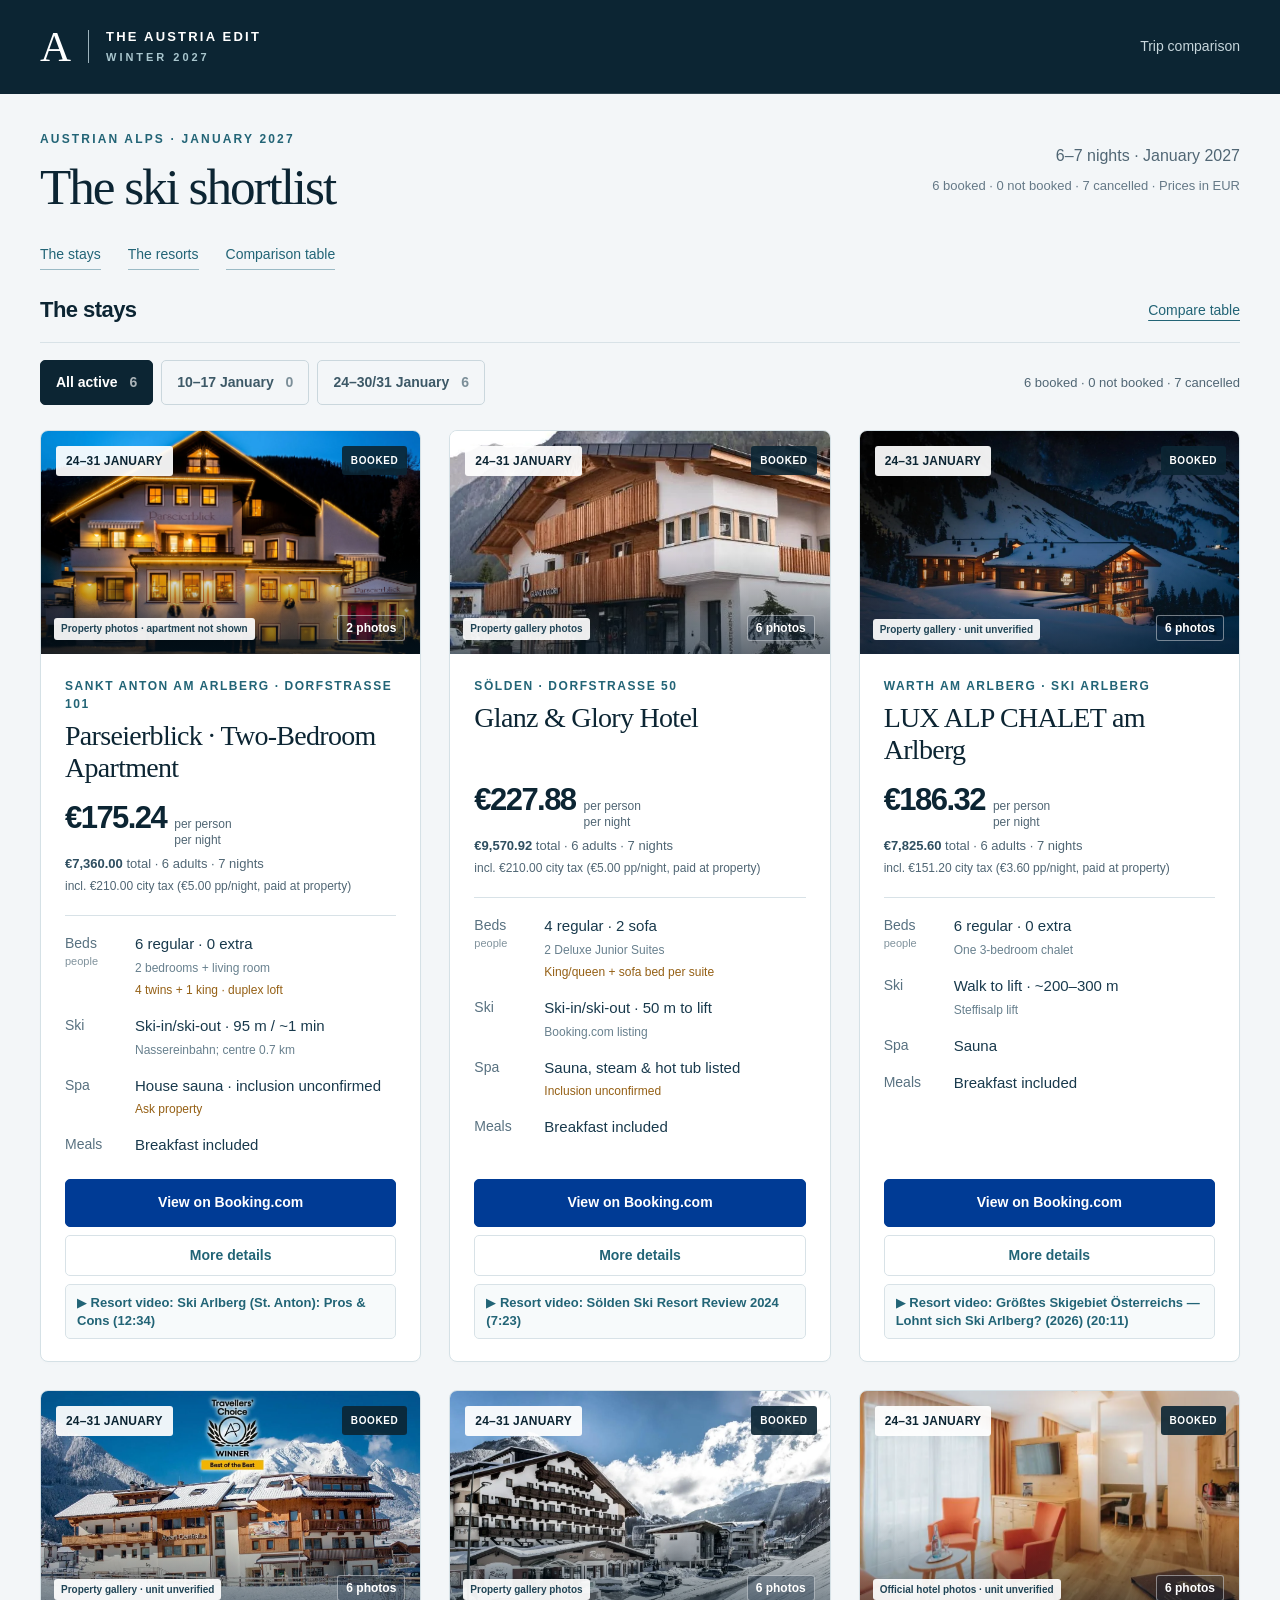
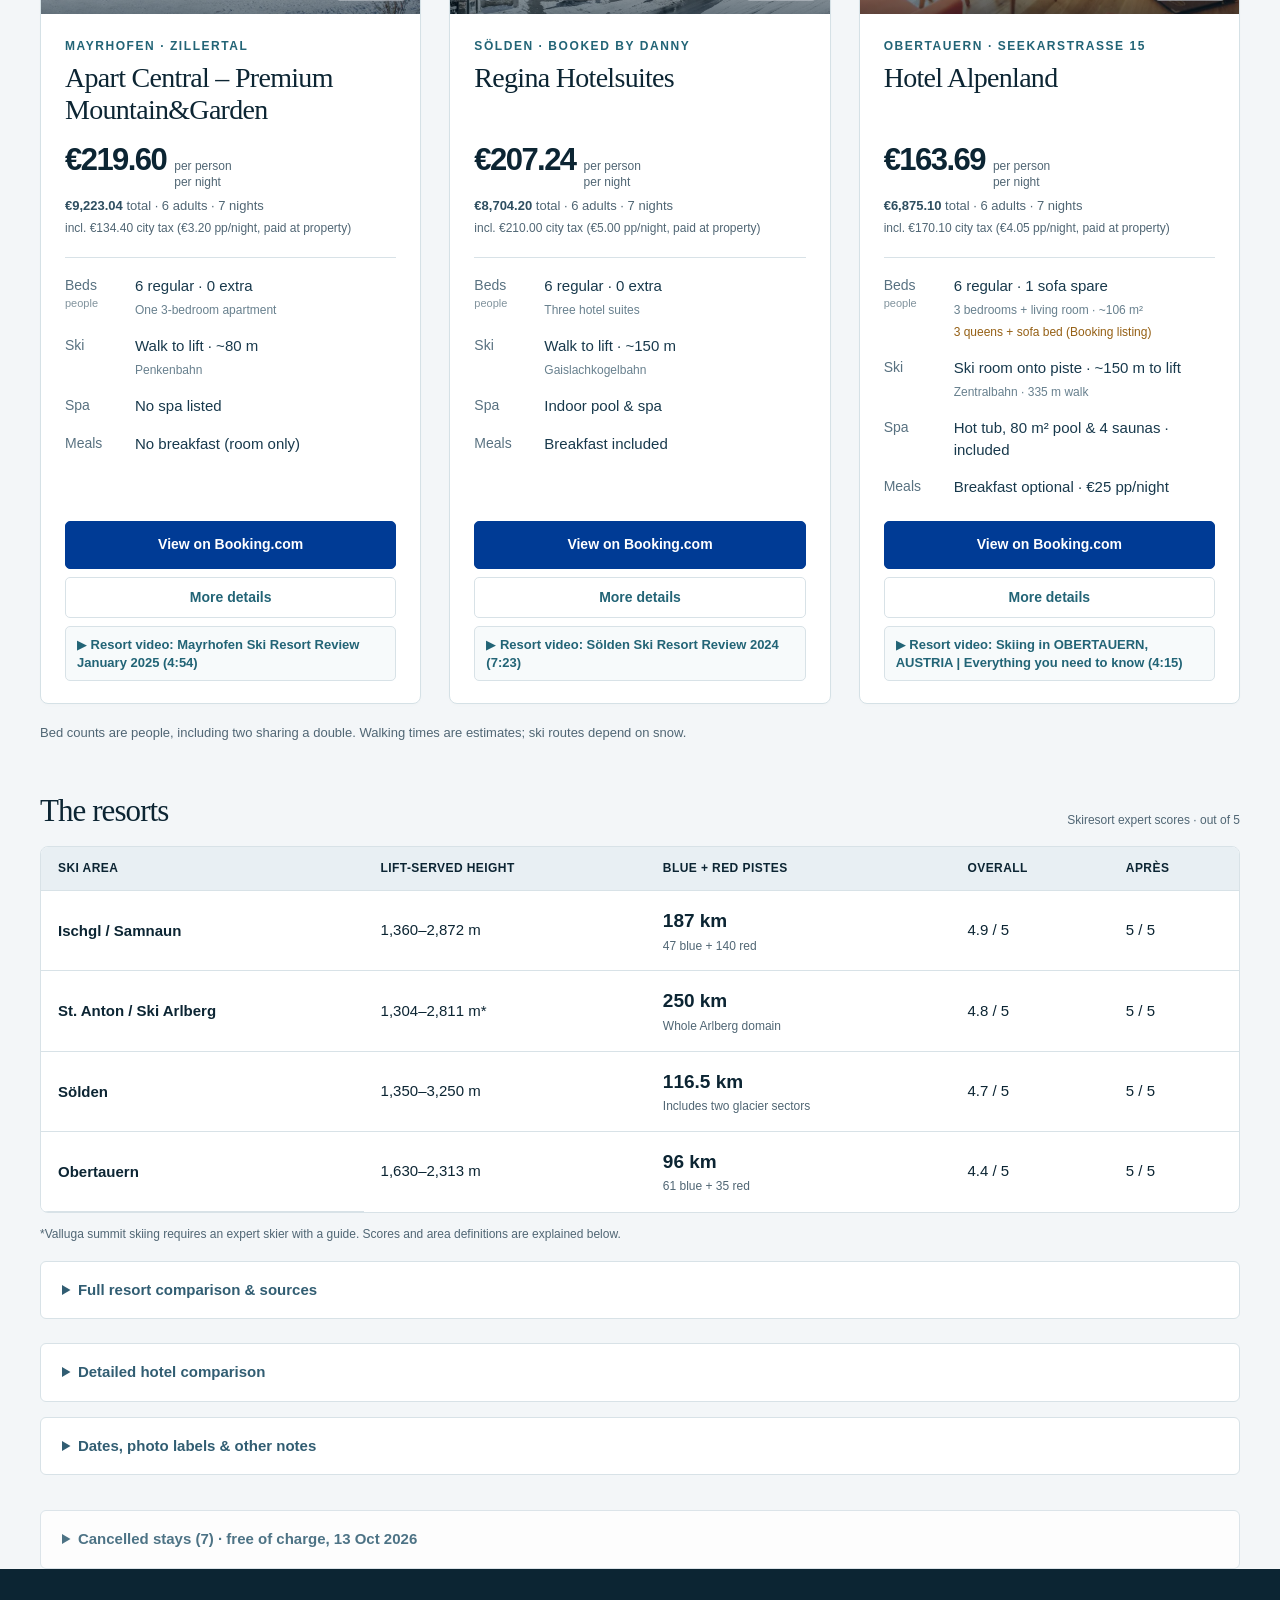
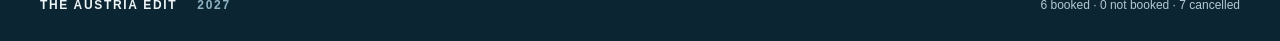
==== booked/index.html @ cc00847d "Add rebooked Hotel Alpenland Obertauern (24–31 Jan) to booked stays" ====
<!doctype html>
<html lang="en">
<head>
  <meta charset="utf-8"><meta name="viewport" content="width=device-width,initial-scale=1">
  <title>Austria · Winter 2027</title>
  <meta name="description" content="Six booked stays and seven cancelled stays; four resorts compared: rooms, real costs, altitude, pistes, spas and après-ski.">
  <meta name="robots" content="noindex, nofollow">
  <meta name="theme-color" content="#0c2533"><link rel="icon" type="image/svg+xml" href="favicon.svg">
  <link rel="stylesheet" href="style.css">
</head>
<body>
<a class="skip" href="#stays">Skip to stays</a>
<header class="masthead"><div class="wrap masthead-inner"><a href="#" class="wordmark" aria-label="Austria winter 2027 home">A<span class="wordmark-line"></span><span>THE AUSTRIA EDIT<br><small>WINTER 2027</small></span></a><span class="private-label">Trip comparison</span></div></header>
<main>
<section class="intro wrap"><div><div class="eyebrow">AUSTRIAN ALPS · JANUARY 2027</div><h1>The ski shortlist</h1></div><div class="intro-aside"><p>6–7 nights · January 2027</p><div class="snapshot">6 booked · 0 not booked · 7 cancelled · Prices in EUR</div></div></section>
<nav class="jump-nav wrap" aria-label="Comparison sections"><a href="#stays">The stays</a><a href="#resorts">The resorts</a><a href="#compare">Comparison table</a></nav>
<section class="workspace wrap" id="stays" aria-labelledby="stays-heading">
<div class="section-head"><h2 id="stays-heading">The stays</h2><a href="#compare" class="text-link">Compare table</a></div>
<div class="filter-row"><div class="filters" role="group" aria-label="Filter by travel dates"><button type="button" class="filter active" data-date="all" aria-pressed="true">All active <span>6</span></button><button type="button" class="filter" data-date="early" aria-pressed="false">10–17 January <span>0</span></button><button type="button" class="filter" data-date="late" aria-pressed="false">24–30/31 January <span>6</span></button></div><p class="result-count" id="result-count" aria-live="polite">6 booked · 0 not booked · 7 cancelled</p></div>
<div class="stays-grid" id="cards"></div><p class="quick-legend">Bed counts are people, including two sharing a double. Walking times are estimates; ski routes depend on snow.</p>
</section>
<section class="resorts wrap" id="resorts" aria-labelledby="resorts-heading"><div class="section-head"><h2 id="resorts-heading">The resorts</h2><span class="compact-note">Skiresort expert scores · out of 5</span></div><div class="table-scroll" tabindex="0" role="region" aria-label="Compact resort comparison, scroll horizontally"><table class="compact-resort-table"><caption class="sr-only">Main differences between the four ski areas</caption><thead><tr><th scope="col">Ski area</th><th scope="col">Lift-served height</th><th scope="col">Blue + red pistes</th><th scope="col">Overall</th><th scope="col">Après</th></tr></thead><tbody><tr><th scope="row">Ischgl / Samnaun</th><td>1,360–2,872 m</td><td><strong>187 km</strong><small>47 blue + 140 red</small></td><td>4.9 / 5</td><td>5 / 5</td></tr><tr><th scope="row">St. Anton / Ski Arlberg</th><td>1,304–2,811 m*</td><td><strong>250 km</strong><small>Whole Arlberg domain</small></td><td>4.8 / 5</td><td>5 / 5</td></tr><tr><th scope="row">Sölden</th><td>1,350–3,250 m</td><td><strong>116.5 km</strong><small>Includes two glacier sectors</small></td><td>4.7 / 5</td><td>5 / 5</td></tr><tr><th scope="row">Obertauern</th><td>1,630–2,313 m</td><td><strong>96 km</strong><small>61 blue + 35 red</small></td><td>4.4 / 5</td><td>5 / 5</td></tr></tbody></table></div><p class="compact-footnote">*Valluga summit skiing requires an expert skier with a guide. Scores and area definitions are explained below.</p><details class="page-disclosure resort-disclosure"><summary>Full resort comparison & sources</summary><p class="mobile-scroll-hint">Scroll sideways to compare all four resorts.</p>
<div class="table-scroll" tabindex="0" role="region" aria-label="Resort comparison, horizontally scrollable"><table class="resort-scorecard"><caption class="sr-only">Four ski destinations compared (6 booked stays remain, all 24–31 Jan) using consistent sources</caption><thead><tr><th scope="col">The mountain</th><th scope="col">Ischgl<small>Silvretta Arena · Ischgl / Samnaun<br>10–16 Jan stay cancelled</small></th><th scope="col">St. Anton<small>Whole Ski Arlberg domain<br>24–31 Jan booked week (10–17 Jan cancelled)</small></th><th scope="col">Sölden<small>Including Rettenbach &amp; Tiefenbach glaciers<br>24–31 Jan booked week (10–17 Jan cancelled)</small></th><th scope="col">Obertauern<small>Connected Obertauern / Tauernrunde<br>24–31 Jan Alpenland booked (other stays cancelled)</small></th></tr></thead><tbody><tr class=""><th scope="row">Village elevation</th><td><strong>1,377 m</strong></td><td><strong>1,304 m</strong></td><td><strong>1,368 m</strong></td><td><strong>1,740 m</strong></td></tr><tr class=""><th scope="row">Lift-served altitude¹</th><td><strong>1,360–2,872 m</strong></td><td><strong>1,304–2,811 m</strong><small>Valluga summit restriction¹</small></td><td><strong>1,350–3,250 m</strong><small>Excludes 3,340 m viewpoint¹</small></td><td><strong>1,630–2,313 m</strong></td></tr><tr class="terrain-row"><th scope="row">Blue + red pistes</th><td><strong>187 km</strong><small>47 blue + 140 red</small><div class="terrain-bar" aria-label="47 km blue, 140 km red, 52 km black"><span class="blue" style="width:19.67%"></span><span class="red" style="width:58.58%"></span><span class="black" style="width:21.76%"></span></div></td><td><strong>250 km</strong><small>130 blue + 120 red</small><div class="terrain-bar" aria-label="130 km blue, 120 km red, 49.7 km black"><span class="blue" style="width:43.38%"></span><span class="red" style="width:40.04%"></span><span class="black" style="width:16.58%"></span></div></td><td><strong>116.5 km</strong><small>76.4 blue + 40.1 red</small><div class="terrain-bar" aria-label="76.4 km blue, 40.1 km red, 29.2 km black"><span class="blue" style="width:52.44%"></span><span class="red" style="width:27.52%"></span><span class="black" style="width:20.04%"></span></div></td><td><strong>96 km</strong><small>61 blue + 35 red</small><div class="terrain-bar" aria-label="61 km blue, 35 km red, 4 km black"><span class="blue" style="width:61.00%"></span><span class="red" style="width:35.00%"></span><span class="black" style="width:4.00%"></span></div></td></tr><tr class=""><th scope="row">Total groomed pistes²</th><td><strong>239 km</strong><small>52 km black</small></td><td><strong>300 km</strong><small>49.7 km black · total rounded</small></td><td><strong>145.7 km</strong><small>29.2 km black</small></td><td><strong>100 km</strong><small>4 km black</small></td></tr><tr class=""><th scope="row">Lifts · Skiresort basis</th><td>45</td><td>85</td><td>31</td><td>26</td></tr><tr class=""><th scope="row">Glacier skiing</th><td>No</td><td>No</td><td>Yes · 2 glacier sectors</td><td>No</td></tr><tr class=""><th scope="row">Overall resort rating³</th><td><a href="https://www.skiresort.com/en/ski-resort/ischgl-samnaun-silvretta-arena/test-report/" target="_blank" rel="noopener"><strong class="rating-number">4.9</strong><span class="rating-scale">/ 5</span></a><small>Test: 28 Nov 2025</small></td><td><a href="https://www.skiresort.com/en/ski-resort/st-anton-st-christoph-stuben-lech-zuers-warth-schroecken-ski-arlberg/test-report/" target="_blank" rel="noopener"><strong class="rating-number">4.8</strong><span class="rating-scale">/ 5</span></a><small>Test: 18 Dec 2021</small></td><td><a href="https://www.skiresort.com/en/ski-resort/soelden/test-report/" target="_blank" rel="noopener"><strong class="rating-number">4.7</strong><span class="rating-scale">/ 5</span></a><small>Test: 20 Nov 2025</small></td><td><a href="https://www.skiresort.com/en/ski-resort/obertauern/test-report/" target="_blank" rel="noopener"><strong class="rating-number">4.4</strong><span class="rating-scale">/ 5</span></a><small>Test: 30 Dec 2019</small></td></tr><tr class=""><th scope="row">Après-ski rating³</th><td><a href="https://www.skiresort.com/en/ski-resort/ischgl-samnaun-silvretta-arena/test-result/apres-ski/" target="_blank" rel="noopener"><strong class="rating-number">5</strong><span class="rating-scale">/ 5</span></a><small>Skiresort expert score</small></td><td><a href="https://www.skiresort.com/en/ski-resort/st-anton-st-christoph-stuben-lech-zuers-warth-schroecken-ski-arlberg/test-result/apres-ski/" target="_blank" rel="noopener"><strong class="rating-number">5</strong><span class="rating-scale">/ 5</span></a><small>Skiresort expert score</small></td><td><a href="https://www.skiresort.com/en/ski-resort/soelden/test-result/apres-ski/" target="_blank" rel="noopener"><strong class="rating-number">5</strong><span class="rating-scale">/ 5</span></a><small>Skiresort expert score</small></td><td><a href="https://www.skiresort.com/en/ski-resort/obertauern/test-result/apres-ski/" target="_blank" rel="noopener"><strong class="rating-number">5</strong><span class="rating-scale">/ 5</span></a><small>Skiresort expert score</small></td></tr></tbody></table></div>
<div class="piste-legend" aria-label="Piste colours"><span><i></i>Blue</span><span class="red"><i></i>Red</span><span class="black"><i></i>Black</span></div>
<p class="resort-explain">¹ Village height and mountain height are different. Valluga at 2,811 m is lift-served, but skiing from its summit is restricted to proficient skiers with a guide, not an ordinary groomed descent. Sölden’s often-advertised 3,340 m includes a viewpoint reached on foot; the lift company gives skiing up to 3,250 m.</p>
<p class="resort-explain">² Piste counts use Skiresort’s published breakdown consistently; ski routes and off-piste mileage are excluded. Current official totals sometimes differ (Ski Arlberg 301 km; Sölden 147 km). Sources and specific counting differences are under each resort.</p>
<p class="resort-explain">³ Scores are Skiresort.info / Skiresort.com expert ratings out of 5, checked 5 October 2026. The test dates shown vary; these are not guest-review averages or forecasts for January 2027. All four receive 5/5 for après-ski, so the setting and trip home matter more than that tied score. Intermediate-fit summaries are editorial judgments based on the terrain and access facts.</p>
<div class="resort-grid"><article class="resort-detail"><div class="resort-detail-head"><h3>Ischgl</h3><span class="week-label">10–16 Jan · cancelled</span></div><dl><div><dt>For intermediate skiers</dt><dd>Red-run cruising. With 140 km red versus 47 km blue, this is the strongest red-heavy choice for confident intermediates. The mileage spans Austria and Switzerland.</dd></div><div><dt>Snow & altitude</dt><dd>High terrain and extensive snowmaking (95% coverage listed by Skiresort). No glacier skiing. This supports reliability, not a guarantee that every run will open.</dd></div><div><dt>Après-ski & the return home</dt><dd>The party focus is Ischgl, including Trofana Alm and Kuhstall; Samnaun is quieter. NordOst is a village base, so plan the walk back rather than expecting piste-side accommodation.</dd></div><div><dt>From the cancelled stay</dt><dd>CANCELLED 13 Oct 2026 · <button data-open="nordost">NordOst</button> · €138.97 pp/night. Mapped walk: 550 m / about 8 minutes to Pardatschgratbahn; the hotel advertises about 6 minutes. No verified direct ski-in/out.</dd></div><div><dt>Getting there</dt><dd>Rail to Landeck-Zams, then bus 260 into the valley. The official site also lists Zurich and Munich airport transfer options.</dd></div></dl><details><summary>Sources, scope & counting notes</summary><ul><li>This is the connected cross-border Silvretta Arena, not all separate resorts on a wider Silvretta pass.</li><li>Skiresort reports 1,360–2,872 m; Ischgl tourism reports 1,377–2,872 m. The operator gives Pardatschgratbahn&#x27;s valley station as 1,365 m, showing why village and lowest lift elevations differ. Greitspitze has ordinary pistes from the summit.</li><li>Official Ischgl page lists 239 km total but 47 blue + 140 red + 47 black, which sums to 234. Use Skiresort&#x27;s 47 / 140 / 52 = 239 breakdown rather than silently correcting the official page.</li><li>Official Ischgl tourism lists 46 lifts; Skiresort lists 45. If displaying lifts, keep the provider label visible.</li></ul><div class="resort-links"><a href="https://www.skiresort.com/en/ski-resort/ischgl-samnaun-silvretta-arena/slope-offering/" target="_blank" rel="noopener">Piste breakdown</a><a href="https://www.skiresort.com/en/ski-resort/ischgl-samnaun-silvretta-arena/test-report/" target="_blank" rel="noopener">Expert test</a><a href="https://www.skiresort.com/en/ski-resort/ischgl-samnaun-silvretta-arena/test-result/apres-ski/" target="_blank" rel="noopener">Après rating</a><a href="https://www.ischgl.com/en/winter/silvretta-arena" target="_blank" rel="noopener">Official ski area</a><a href="https://www.skiresort.com/en/ski-resort/ischgl-samnaun-silvretta-arena/test-result/snow-reliability/" target="_blank" rel="noopener">Snow reliability</a><a href="https://www.ischgl.com/en/plan-your-trip/arrival-mobility" target="_blank" rel="noopener">Getting there</a><a href="https://www.nordost-ischgl.at/" target="_blank" rel="noopener">NordOst location</a></div></details></article><article class="resort-detail"><div class="resort-detail-head"><h3>St. Anton</h3><span class="week-label">24–31 Jan</span></div><dl><div><dt>For intermediate skiers</dt><dd>The broadest terrain choice. The 250 km blue/red figure covers the whole Ski Arlberg domain, including Lech/Zürs and Warth/Schröcken. Plan sectors and return connections; it is not all immediately above St. Anton.</dd></div><div><dt>Snow & altitude</dt><dd>No glacier skiing. Snowmaking supplements natural snow, but the wider domain contains different elevations and exposures. Fresh conditions and connections need checking close to travel.</dd></div><div><dt>Après-ski & the return home</dt><dd>St. Anton drives the domain’s lively reputation, including Mooser Wirt and Krazy Kanguruh. Parseierblick is at Nasserein, so the last trip home from central or mountain venues still needs planning.</dd></div><div><dt>From the cancelled 10–17 Jan stay</dt><dd>CANCELLED 13 Oct 2026; the 24–31 Jan Parseierblick apartment stays booked · <button data-open="parseierblick">Parseierblick</button> · €144.05 pp/night, breakfast included. Across from Nassereinbahn: the mapped walking route is 72 m / about 1 minute. A final road crossing remains; exact doorstep ski-in is not confirmed.</dd></div><div><dt>Getting there</dt><dd>St. Anton has a mainline station in the village. The regional arrival guide lists Zurich airport transfers; January 2027 services and timings must be checked separately.</dd></div></dl><details><summary>Sources, scope & counting notes</summary><ul><li>Whole Ski Arlberg: St. Anton–St. Christoph–Stuben, Lech–Oberlech–Zürs and Warth–Schröcken. The large powder/off-piste offering is excluded.</li><li>2,811 m is the lift-served Valluga summit. The Tirol tourism board states that skiing from Valluga is restricted to proficient skiers accompanied by a mountain or ski guide. Do not imply a normal groomed piste starts at the summit.</li><li>Official Ski Arlberg overview currently advertises 301 km; Skiresort displays 300 km with category sum 299.7 km. Comparison uses Skiresort consistently.</li><li>The tourism board&#x27;s older Winter 2024/25 press pack gives 129 blue / 121 red / 50 black. Do not mix this older breakdown with the current comparison.</li></ul><div class="resort-links"><a href="https://www.skiresort.com/en/ski-resort/st-anton-st-christoph-stuben-lech-zuers-warth-schroecken-ski-arlberg/slope-offering/" target="_blank" rel="noopener">Piste breakdown</a><a href="https://www.skiresort.com/en/ski-resort/st-anton-st-christoph-stuben-lech-zuers-warth-schroecken-ski-arlberg/test-report/" target="_blank" rel="noopener">Expert test</a><a href="https://www.skiresort.com/en/ski-resort/st-anton-st-christoph-stuben-lech-zuers-warth-schroecken-ski-arlberg/test-result/apres-ski/" target="_blank" rel="noopener">Après rating</a><a href="https://www.skiarlberg.at/en/winter/ski-resort" target="_blank" rel="noopener">Official ski area</a><a href="https://www.skiresort.com/en/ski-resort/st-anton-st-christoph-stuben-lech-zuers-warth-schroecken-ski-arlberg/test-result/snow-reliability/" target="_blank" rel="noopener">Snow reliability</a><a href="https://www.arlberg.com/en/arrival" target="_blank" rel="noopener">Getting there</a><a href="https://www.tirol.at/aktivitaeten/sport/skifahren/skigebietstipps-st-anton-am-arlberg" target="_blank" rel="noopener">Valluga restrictions</a><a href="https://www.stantonamarlberg.com/images/stories/pdf-dateien/berichte-homepage/Pressemappe_Sommer_Eng.pdf" target="_blank" rel="noopener">Village &amp; railway facts</a><a href="https://www.booking.com/landmark/at/nasserein.es.html" target="_blank" rel="noopener">Nasserein access</a></div></details></article><article class="resort-detail"><div class="resort-detail-head"><h3>Sölden</h3><span class="week-label">24–31 Jan</span></div><dl><div><dt>For intermediate skiers</dt><dd>A varied intermediate week. Giggijoch and glacier sectors offer wider easier runs; Gaislachkogl has more intermediate terrain. The blue/red total is 116.5 km.</dd></div><div><dt>Snow & altitude</dt><dd>The only glacier option here: Rettenbach and Tiefenbach, with skiing above 3,000 m. Skiresort lists 91% snowmaking coverage. Wind, weather and open links still matter.</dd></div><div><dt>Après-ski & the return home</dt><dd>Mountain bars and town venues stretch between Giggijochbahn and Gaislachkoglbahn. Valentin is near Gaislachkogl, so check the return distance when choosing an evening venue farther along the village.</dd></div><div><dt>From the cancelled stay</dt><dd>CANCELLED 13 Oct 2026; Glanz &amp; Glory 24–31 Jan stays booked · <button data-open="valentin">Valentin Design Apartments</button> · €149.35 pp/night. The hotel advertises 150–200 m to Gaislachkoglbahn, while the mapped street walk is 350 m / about 5 minutes. The separate Hotel Valentin is not this booking.</dd></div><div><dt>Getting there</dt><dd>Official driving estimates: Munich airport 3 h 15 min; Zurich airport 3 h 30 min. These are planning estimates, not live traffic predictions or a booked transfer.</dd></div></dl><details><summary>Sources, scope & counting notes</summary><ul><li>Sölden’s connected winter area, including both glacier sectors. The wider Ötztal ski-pass portfolio is not added.</li><li>Use 1,350–3,250 m for lift-served skiing. The advertised 3,340 m maximum includes Schwarze Schneid&#x27;s viewing platform, reached by a 15-minute walk from the gondola. Keep village elevation separate.</li><li>Official overview advertises 147 km; official pages contain inconsistent older breakdowns. Skiresort states 145.7 km plus 8.4 km routes; its slope page rounds the total to 146 but the three grades sum to 145.7. Use 145.7 consistently and disclose source/counting differences.</li></ul><div class="resort-links"><a href="https://www.skiresort.com/en/ski-resort/soelden/" target="_blank" rel="noopener">Piste breakdown</a><a href="https://www.skiresort.com/en/ski-resort/soelden/test-report/" target="_blank" rel="noopener">Expert test</a><a href="https://www.skiresort.com/en/ski-resort/soelden/test-result/apres-ski/" target="_blank" rel="noopener">Après rating</a><a href="https://www.soelden.com/en/activities/winter/skiing-snowboarding/ski-area-information" target="_blank" rel="noopener">Official ski area</a><a href="https://www.skiresort.com/en/ski-resort/soelden/test-result/snow-reliability/" target="_blank" rel="noopener">Snow reliability</a><a href="https://www.soelden.com/en/region-villages/getting-here/plane" target="_blank" rel="noopener">Getting there</a><a href="https://bergbahnen.soelden.com/en/about-us/business-areas" target="_blank" rel="noopener">Lift company elevations</a><a href="https://www.soelden.com/en/activities/winter/skiing-snowboarding/ski-area-information/ski-area-map-lifts-slopes" target="_blank" rel="noopener">Ski map &amp; viewpoint</a><a href="https://www.soelden-apartment.com/en/" target="_blank" rel="noopener">Valentin location</a></div></details></article><article class="resort-detail"><div class="resort-detail-head"><h3>Obertauern</h3><span class="week-label">24–31 Jan</span></div><dl><div><dt>For intermediate skiers</dt><dd>The easiest grade mix for relaxed cruising: 61 km blue plus 35 km red, or 96% of the area. The Tauernrunde circuit is compact, with less overall mileage than the other three.</dd></div><div><dt>Snow & altitude</dt><dd>The highest village of these four at 1,740 m, with a ski-area base at 1,630 m. No glacier; Skiresort lists 95% snowmaking coverage. High altitude is helpful, not a trip-date snow forecast.</dd></div><div><dt>Après-ski & the return home</dt><dd>Edelweissalm and Hochalm are well-known afternoon stops, with bars in the centre later. DIE SONNE’s shuttle ends at 17:00, so arrange the late return separately.</dd></div><div><dt>Booked stay</dt><dd><button data-open="alpenland-obertauern">Hotel Alpenland</button> (rebooked 16 Oct 2026) · €163.69 pp/night; ski room straight onto the piste, about 150 m to the lift. Earlier stays CANCELLED 13 Oct 2026 (Winter and an earlier Alpenland booking also cancelled) · <button data-open="die-sonne">DIE SONNE</button> · €134.77 pp/night for five; shuttle 09:00–17:00 or a mapped 550 m / 8-minute lift walk. <button data-open="solaria">Solaria</button> · €165.67 for six, breakfast included; short walk to bridge 5 (about 50 m in a secondary listing), then ski onward; return almost to the door.</dd></div><div><dt>Getting there</dt><dd>Solaria lists Munich airport at about 250 km. Rail access is via Radstadt, about 21 km away, followed by bus or a pre-arranged road transfer.</dd></div></dl><details><summary>Sources, scope & counting notes</summary><ul><li>Obertauern only: 100 connected piste kilometres. Grosseck-Speiereck is a separate area roughly 15 km away even where included on the same pass; it is excluded here.</li><li>1,740–2,526 m refers to village/mountain geography and is not the lift-served ski range. The official winter and piste-map pages give 1,630–2,313 m.</li><li>Obertauern passes of 1.5 days or longer also cover Grosseck-Speiereck, around 15 km away. This is a separate outing, not extra connected Obertauern mileage. SuperSkiCard and LUNGO are broader pass products and should not inflate the 100 km comparison.</li></ul><div class="resort-links"><a href="https://www.skiresort.com/en/ski-resort/obertauern/slope-offering/" target="_blank" rel="noopener">Piste breakdown</a><a href="https://www.skiresort.com/en/ski-resort/obertauern/test-report/" target="_blank" rel="noopener">Expert test</a><a href="https://www.skiresort.com/en/ski-resort/obertauern/test-result/apres-ski/" target="_blank" rel="noopener">Après rating</a><a href="https://www.obertauern.com/en/ski-resort/slope-map.html" target="_blank" rel="noopener">Official ski area</a><a href="https://www.skiresort.com/en/ski-resort/obertauern/slope-offering/" target="_blank" rel="noopener">Snow reliability</a><a href="https://www.hotel-solaria.at/en/service/location-arrival/" target="_blank" rel="noopener">Getting there</a><a href="https://www.sunislife.at/en/living-dreams/inclusive-service.html" target="_blank" rel="noopener">DIE SONNE shuttle</a><a href="https://www.hotel-solaria.at/en/winter/ski-in-ski-out/" target="_blank" rel="noopener">Solaria piste access</a></div></details></article></div></details></section>
<section class="comparison wrap" id="compare" aria-label="Detailed hotel comparison"><details class="page-disclosure" id="compare-disclosure"><summary>Detailed hotel comparison</summary><div class="table-scroll" tabindex="0" role="region" aria-label="Stay comparison table, scroll horizontally on smaller screens"><table><caption class="sr-only">Comparison of six active booked stays</caption><thead><tr><th scope="col">Stay / week</th><th scope="col">Total for 6 nights</th><th scope="col">Per person / night</th><th scope="col">Sleeping setup</th><th scope="col">Food & spa</th><th scope="col">Ski access</th></tr></thead><tbody id="comparison-body"></tbody></table></div><p class="table-note">Per-person prices divide the shown total by the shown guest count and nights (six or seven). Cancelled stays are excluded. Optional extras are separate.</p></details></section>
<section class="notes wrap"><details class="page-disclosure"><summary>Dates, photo labels & other notes</summary><p class="disclosure-dates">Reservations checked 5 &amp; 7 October 2026. Prices are in EUR.</p><div class="notes-grid"><div><h3>Reservations & prices</h3><p>Original reservation totals were checked on 5 October 2026; the Winter booking was checked on 7 October. This is a planning comparison, not a live price or availability feed.</p></div><div><h3>Rooms & photographs</h3><p>Public hotel information supplements the confirmations. A room-category photo does not guarantee the assigned unit. Every gallery identifies its source and whether the room match is confirmed or representative.</p></div><div><h3>Conditions & availability</h3><p>Lift access, snow, facilities and current offers can change. Check the live hotel listing and resort information before making new plans.</p></div></div></details></section>
<section class="cancelled wrap" id="cancelled" aria-label="Cancelled stays"><details class="page-disclosure"><summary>Cancelled stays (<span id="cancelled-count">7</span>) · free of charge, 13 Oct 2026</summary><p class="disclosure-dates">These reservations were cancelled free of charge on 13 October 2026. They are kept for reference only and are excluded from all counts, totals and the comparison table.</p><ul class="cancelled-list" id="cancelled-list"></ul></details></section>
</main>
<footer><div class="wrap footer-inner"><span class="footer-title">THE AUSTRIA EDIT <span>2027</span></span><span>6 booked · 0 not booked · 7 cancelled</span></div></footer>
<dialog id="stay-dialog" aria-labelledby="dialog-title"><div class="dialog-top"><span id="dialog-location"></span><button type="button" class="close-button" id="close-dialog" aria-label="Close stay details">Close <span aria-hidden="true">×</span></button></div><div id="dialog-content"></div></dialog>
<script src="data.js"></script><script src="app.js"></script>
</body></html>
---- booked/style.css ----
:root{--ink:#0c2533;--muted:#506674;--paper:#f3f6f8;--line:#d8e2e7;--accent:#226476;--ice:#c9e9ed;--white:#fff;--warm:#e6bc74;--danger:#8d492e;font-family:Arial,Helvetica,sans-serif;color:var(--ink);background:var(--paper);font-synthesis:none}*{box-sizing:border-box}body{margin:0;font-size:16px;line-height:1.5}a{color:inherit}button,select{font:inherit}button,a{-webkit-tap-highlight-color:transparent}button{cursor:pointer}button:focus-visible,a:focus-visible,[tabindex]:focus-visible{outline:3px solid #c38122;outline-offset:4px}img{display:block;max-width:100%;object-fit:cover}button{touch-action:manipulation}.wrap{width:min(1400px,calc(100% - 80px));margin:auto}.masthead{background:var(--ink);color:white}.masthead-inner{display:flex;align-items:center;justify-content:space-between;height:94px;border-bottom:1px solid #ffffff24}.wordmark{display:flex;align-items:center;gap:17px;text-decoration:none;font-family:Georgia,serif;font-size:43px;line-height:1}.wordmark-line{width:1px;height:33px;background:#9db3bd}.wordmark>span:last-child{font:600 13px/1.5 Arial,sans-serif;letter-spacing:.17em}.wordmark small{font-size:11px;color:#a9c6ce;letter-spacing:.27em}.private-label{display:flex;align-items:center;gap:9px;color:#c7d6dc;font-size:14px}.private-label svg{width:17px;height:17px}.intro{display:flex;justify-content:space-between;gap:35px;padding-top:41px;padding-bottom:40px}.eyebrow{font-size:12px;font-weight:700;letter-spacing:.18em;color:var(--accent);margin-bottom:12px}h1{font-family:Georgia,'Times New Roman',serif;font-weight:400;font-size:clamp(38px,4.05vw,60px);line-height:1.06;letter-spacing:-.045em;margin:0}h1 em{font-weight:400;color:var(--accent)}.intro-aside{align-self:flex-end;width:350px;padding-bottom:4px;color:var(--muted)}.intro-aside p{font-size:18px;line-height:1.55;margin:0 0 16px}.snapshot{font-size:13px;line-height:1.55;color:#657987}.section-head{display:flex;justify-content:space-between;align-items:center;gap:20px;margin:0 0 17px}.section-head h2{font-size:22px;line-height:1.3;letter-spacing:-.025em;margin:0}.text-link{font-size:14px;color:var(--accent);text-underline-offset:5px}.filter-row{display:flex;justify-content:space-between;align-items:center;gap:15px;border-top:1px solid var(--line);padding-top:17px;margin-bottom:25px}.filters{display:flex;gap:8px;flex-wrap:wrap}.filter{border:1px solid #cad7dd;border-radius:5px;background:transparent;color:#3d5967;padding:10px 15px;min-height:45px;font-size:14px;font-weight:600;white-space:nowrap}.filter span{margin-left:8px;opacity:.65}.filter.active{color:white;background:var(--ink);border-color:var(--ink)}.filter:hover:not(.active){background:#e5edf1}.result-count{font-size:13px;color:var(--muted);margin:0}.stays-grid{display:grid;grid-template-columns:repeat(3,minmax(0,1fr));gap:24px;align-items:start}.stay{background:white;border:1px solid #d5e1e6;overflow:hidden;border-radius:8px;box-shadow:0 2px 3px #142a3803}.card-image-button{display:block;position:relative;aspect-ratio:1.6;width:100%;padding:0;border:0;background:#d6e3e8;text-align:left;color:white;overflow:hidden}.card-image-button img{width:100%;height:100%;transition:transform .45s}.card-image-button:hover img{transform:scale(1.035)}.card-image-button:after{content:'';position:absolute;inset:55% 0 0;background:linear-gradient(transparent,#041b2b90);pointer-events:none}.date-badge{position:absolute;top:15px;left:15px;border-radius:3px;background:#ffffffed;color:var(--ink);font-size:12px;font-weight:700;letter-spacing:.015em;padding:6px 10px}.photo-count{position:absolute;bottom:13px;right:15px;z-index:1;font-size:12px;font-weight:600;border:1px solid #ffffff70;padding:3px 8px;border-radius:3px;background:#071f3a40}.card-body{padding:23px 23px 21px}.location{font-size:12px;font-weight:700;letter-spacing:.13em;text-transform:uppercase;color:var(--accent)}.hotel-name{font:400 29px/1.13 Georgia,serif;letter-spacing:-.025em;margin:6px 0 8px}.hotel-name a{text-decoration:none}.hotel-name a:hover{text-decoration:underline;text-underline-offset:4px}.positioning{font-size:14px;color:var(--muted);margin:0;min-height:42px}.price-line{display:flex;align-items:baseline;gap:8px;margin-top:20px}.price{font-size:31px;font-weight:600;line-height:1.1;letter-spacing:-.05em}.price-label{font-size:12px;line-height:1.3;color:var(--muted);max-width:80px}.total-line{font-size:13px;color:var(--muted);margin:6px 0 4px}.tax-line{font-size:12px;color:var(--muted);margin:0 0 18px;line-height:1.45}.total-line strong{font-weight:600;color:#2e4e60}.facts{border-top:1px solid var(--line);padding-top:14px;display:grid;gap:9px}.fact{display:grid;grid-template-columns:17px 1fr;gap:9px;align-items:start;font-size:14px;line-height:1.42}.fact svg{width:17px;height:18px;color:#66818f;margin-top:1px}.cancellation{font-size:13px;color:#38634e;margin:15px 0 17px;padding-top:13px;border-top:1px solid var(--line)}.card-footer{display:flex;align-items:center;gap:12px;justify-content:space-between}.tag{font-size:11px;text-transform:uppercase;font-weight:700;letter-spacing:.055em;background:#e7f1f2;color:#376675;padding:5px 7px;border-radius:3px;max-width:54%;line-height:1.5}.details-button{font-weight:600;font-size:14px;color:var(--accent);padding:7px 0;background:none;border:0;text-decoration:underline;text-underline-offset:5px}.comparison{padding-top:60px}.comparison .section-head{align-items:flex-end;margin-bottom:20px}.comparison .section-head h2{font:400 36px/1.15 Georgia,serif}.comparison .section-head p{font-size:13px;color:var(--muted);text-align:right;margin:0}.table-scroll{overflow-x:auto;border-radius:8px;border:1px solid var(--line);background:white}table{width:100%;border-collapse:collapse;font-size:14px;text-align:left;min-width:1070px}caption{text-align:left}th{font-size:12px;font-weight:600;text-transform:uppercase;letter-spacing:.05em;line-height:1.4;background:#e8eff3;padding:15px 18px;border-bottom:1px solid var(--line);vertical-align:bottom}td{padding:18px;vertical-align:top;border-bottom:1px solid var(--line);line-height:1.5}tbody tr:last-child td{border:0}td:first-child{min-width:180px}td strong{display:block;font-size:14px;margin-bottom:3px}td small{display:block;font-size:12px;color:var(--muted)}td .pp-price{font-size:20px;letter-spacing:-.03em}td button{padding:0;border:0;background:none;color:var(--ink);font-weight:600;text-align:left;font-size:14px}td button:hover{text-decoration:underline}.table-note{font-size:13px;line-height:1.6;color:var(--muted);max-width:970px;margin:14px 0 0}.notes{padding-top:49px;padding-bottom:48px}.notes-title{display:flex;align-items:center;gap:12px;margin-bottom:17px}.notes-title h2{font-size:17px;margin:0}.note-mark{display:grid;place-items:center;font:italic 18px Georgia;border:1px solid #76929f;width:25px;height:25px;border-radius:50%;color:#5b7c8b}.notes-grid{display:grid;grid-template-columns:repeat(3,1fr);gap:35px;border-top:1px solid var(--line);padding-top:19px}.notes h3{font-size:14px;margin:0 0 7px}.notes p{font-size:13px;color:var(--muted);line-height:1.65;margin:0}footer{background:var(--ink);color:#b4c8d1}.footer-inner{display:flex;justify-content:space-between;gap:25px;align-items:center;padding-top:27px;padding-bottom:27px;font-size:12px}.footer-title{font-size:12px;font-weight:700;letter-spacing:.14em;color:#edf4f6}.footer-title span{color:#8eb3c2;margin-left:15px}dialog{border:0;border-radius:10px;width:min(1080px,calc(100% - 48px));max-height:calc(100dvh - 48px);padding:0;color:var(--ink);background:#fff;box-shadow:0 20px 100px #031c3655;overscroll-behavior:contain}dialog::backdrop{background:#031823bd;backdrop-filter:blur(5px)}body.dialog-open{overflow:hidden}.dialog-top{position:sticky;top:0;z-index:10;background:#fff;display:flex;align-items:center;justify-content:space-between;padding:15px 28px;border-bottom:1px solid var(--line)}#dialog-location{font-size:12px;font-weight:700;text-transform:uppercase;letter-spacing:.13em;color:var(--accent)}.close-button{border:0;background:#edf3f5;color:var(--ink);padding:8px 13px;border-radius:5px;font-size:13px;display:flex;align-items:center;gap:13px}.close-button span{font-size:24px;line-height:18px}.dialog-heading{padding:27px 32px 23px;display:flex;justify-content:space-between;gap:30px}.dialog-heading h2{font:400 39px/1.1 Georgia,serif;letter-spacing:-.035em;margin:0 0 10px}.dialog-heading p{margin:0;font-size:15px;color:var(--muted)}.dialog-price{text-align:right;min-width:140px}.dialog-price strong{font-size:32px;font-weight:500;letter-spacing:-.045em;display:block}.dialog-price span{font-size:13px;color:var(--muted)}.gallery{margin:0 32px}.gallery-main{position:relative;background:#e7edf0;height:430px;border-radius:6px;overflow:hidden}.gallery-main img{width:100%;height:100%;object-fit:contain;background:#0b2431}.gallery-button{position:absolute;top:calc(50% - 22px);border:1px solid #ffffff88;background:#0a2230a6;border-radius:50%;width:43px;height:43px;display:grid;place-items:center;color:#fff;font-size:25px}.gallery-button.prev{left:15px}.gallery-button.next{right:15px}.gallery-caption{font-size:12px;color:var(--muted);line-height:1.5;padding:11px 0;min-height:52px}.gallery-caption strong{color:#315061}.gallery-caption a{text-underline-offset:3px}.thumbs{display:flex;gap:9px;overflow-x:auto;padding:0 0 2px}.thumb{width:100px;height:68px;flex-shrink:0;border:2px solid transparent;border-radius:4px;padding:2px;background:transparent}.thumb.active{border-color:var(--accent)}.thumb img{width:100%;height:100%;border-radius:2px}.dialog-body{padding:30px 32px 35px}.detail-summary{display:grid;grid-template-columns:repeat(3,1fr);gap:20px;background:#eff5f7;border-radius:6px;padding:20px;margin-bottom:28px}.detail-summary dt{font-size:12px;color:var(--muted);margin-bottom:5px}.detail-summary dd{font-size:16px;margin:0;font-weight:600}.detail-summary dl{margin:0}.detail-grid{display:grid;grid-template-columns:1fr 1fr;gap:28px 38px}.detail-section h3{font:400 24px/1.2 Georgia,serif;letter-spacing:-.02em;margin:0 0 12px}.detail-section p,.detail-section li{font-size:15px;line-height:1.65;color:#3d5663}.detail-section p{margin:0 0 12px}.detail-section ul{padding:0;list-style:none;margin:0}.detail-section li{position:relative;padding-left:18px;margin:0 0 8px}.detail-section li:before{content:'+';position:absolute;left:0;color:var(--accent);font-weight:700}.detail-section.cautions li:before{content:'·';color:var(--danger);font-size:26px;top:-7px}.detail-section.cautions h3{color:#885133}.full-span{grid-column:1/-1}.room-caveat{padding:14px 16px;border-left:3px solid #d8af6c;background:#fbf6ed;font-size:14px!important;color:#6b573c!important}.detail-finance{display:grid;grid-template-columns:1fr 1fr;gap:28px;margin-top:24px;padding-top:25px;border-top:1px solid var(--line)}.detail-finance h3{font-size:16px;margin:0 0 11px}.detail-finance p{font-size:14px;line-height:1.6;color:var(--muted);margin:0 0 8px}.source-links{display:flex;flex-wrap:wrap;gap:9px 20px;margin-top:23px;padding-top:19px;border-top:1px solid var(--line);font-size:13px;color:var(--accent);line-height:1.8}.source-links a{text-underline-offset:4px}.source-footnote{font-size:12px;color:#607885;line-height:1.6;margin-top:13px}.skip{position:absolute;left:16px;top:-100px;padding:12px;background:white;z-index:100}.skip:focus{top:12px}.sr-only{position:absolute;width:1px;height:1px;padding:0;margin:-1px;overflow:hidden;clip:rect(0,0,0,0);white-space:nowrap;border:0}@media(min-width:1600px){.wrap{width:min(1400px,calc(100% - 120px))}.card-image-button{aspect-ratio:1.75}}@media(max-width:1120px){.wrap{width:calc(100% - 48px)}.stays-grid{gap:17px}.card-body{padding:20px 18px}.hotel-name{font-size:25px}.intro-aside{width:310px}.positioning{min-height:60px}.tag{font-size:10px}.card-footer{gap:8px}}@media(max-width:900px){.stays-grid{grid-template-columns:repeat(2,minmax(0,1fr))}.intro-aside{width:270px}.intro-aside p{font-size:16px}.result-count{display:none}.positioning{min-height:40px}.card-body{padding:22px}.hotel-name{font-size:29px}.tag{font-size:11px}.notes-grid{gap:24px}.gallery-main{height:360px}}@media(max-width:620px){.wrap{width:calc(100% - 32px)}.masthead-inner{height:77px}.wordmark{gap:11px;font-size:33px}.wordmark>span:last-child{font-size:10px;letter-spacing:.12em}.wordmark small{font-size:9px;letter-spacing:.15em}.wordmark-line{height:28px}.private-label{font-size:0;gap:0}.private-label svg{width:18px;height:18px}.intro{display:block;padding-top:29px;padding-bottom:29px}h1{font-size:43px;line-height:1.08}.eyebrow{font-size:11px;letter-spacing:.13em}.intro-aside{width:auto;margin-top:18px}.intro-aside p{display:none}.snapshot{font-size:12px;line-height:1.6}.section-head{gap:12px}.section-head h2{font-size:20px}.text-link{font-size:12px}.filter-row{padding-top:13px;margin-bottom:20px}.filters{gap:5px;width:100%}.filter{font-size:12px;padding:8px 9px;flex-grow:1}.filter span{margin-left:4px}.stays-grid{grid-template-columns:1fr;gap:22px}.card-image-button{aspect-ratio:1.6}.card-body{padding:23px}.hotel-name{font-size:31px}.positioning{min-height:0}.facts{gap:10px}.price{font-size:33px}.card-footer{margin-top:3px}.comparison{padding-top:40px}.comparison .section-head{display:block}.comparison .section-head h2{font-size:31px}.comparison .section-head p{text-align:left;margin-top:13px}.table-note{font-size:12px}.notes{padding-top:33px;padding-bottom:35px}.notes-grid{grid-template-columns:1fr;gap:20px}.notes p{font-size:13px}.footer-inner{display:block;font-size:11px;padding-top:23px;padding-bottom:23px}.footer-title{display:block;margin-bottom:11px;font-size:11px}dialog{width:calc(100% - 16px);max-height:calc(100dvh - 16px);border-radius:8px}.dialog-top{padding:12px 16px}.dialog-heading{padding:24px 20px;display:block}.dialog-heading h2{font-size:35px}.dialog-price{text-align:left;margin-top:17px;display:flex;gap:9px;align-items:baseline}.dialog-price strong{font-size:27px}.gallery{margin:0 16px}.gallery-main{height:260px}.gallery-caption{font-size:12px;padding:10px 1px}.thumb{width:78px;height:57px}.dialog-body{padding:25px 20px}.detail-summary{grid-template-columns:1fr 1fr;gap:18px;padding:17px}.detail-summary dl:last-child{grid-column:1/-1}.detail-grid,.detail-finance{grid-template-columns:1fr;gap:23px}.detail-section h3{font-size:24px}.detail-section p,.detail-section li{font-size:15px}.full-span{grid-column:auto}.source-links{gap:7px 19px}.gallery-button{width:36px;height:36px;font-size:22px}.gallery-button.prev{left:9px}.gallery-button.next{right:9px}}@media(prefers-reduced-motion:reduce){*{scroll-behavior:auto!important;transition:none!important}}@media print{.masthead,.filters,.card-image-button,.details-button,dialog,footer{display:none}.wrap{width:100%}.stays-grid{grid-template-columns:repeat(2,1fr)}.stay{break-inside:avoid}.intro{padding:10px 0}.intro-aside{display:none}h1{font-size:30px}.comparison{padding-top:20px}table{min-width:0;font-size:10px}th,td{padding:5px;font-size:10px}td strong,td button{font-size:10px}.table-scroll{overflow:visible}.notes{padding-top:20px}.notes-grid{gap:12px}.notes p{font-size:10px}}
.jump-nav{display:flex;gap:27px;flex-wrap:wrap;padding:0 0 26px;margin-top:-9px;font-size:14px;color:var(--accent)}.jump-nav a{text-decoration:none;border-bottom:1px solid #9abac5;padding-bottom:4px}.jump-nav a:hover{color:var(--ink);border-color:var(--ink)}#stays,#compare,#resorts{scroll-margin-top:24px}.resorts{padding-top:62px}.resorts .section-head{align-items:flex-end}.resorts h2{font:400 36px/1.15 Georgia,serif;letter-spacing:-.03em}.resort-intro{font-size:14px;color:var(--muted);max-width:530px;margin:0;line-height:1.6}.resort-scorecard{min-width:1090px;table-layout:fixed}.resort-scorecard thead th{background:var(--ink);color:#fff;text-transform:none;font-size:18px;font-weight:500;letter-spacing:-.01em;padding:20px 17px}.resort-scorecard th:first-child{width:190px}.resort-scorecard thead th small{display:block;font-size:12px;font-weight:400;color:#b3cbd4;letter-spacing:0;line-height:1.5;margin-top:5px}.resort-scorecard tbody th{font-size:13px;font-weight:600;letter-spacing:0;text-transform:none;background:#f3f7f9;vertical-align:middle;padding:16px 17px;border-bottom:1px solid var(--line)}.resort-scorecard td{padding:15px 17px;font-size:15px;border-left:1px solid #e6edf0;vertical-align:middle}.resort-scorecard td strong{font-size:17px;font-weight:600;letter-spacing:-.02em;display:inline}.resort-scorecard small{line-height:1.55;margin-top:3px}.resort-scorecard .terrain-row td{background:#f0f8fa;padding-top:19px;padding-bottom:19px}.resort-scorecard .terrain-row strong{font-size:27px;color:#1a6179}.terrain-bar{display:flex;height:5px;background:#e1e9ed;border-radius:4px;overflow:hidden;margin-top:11px}.terrain-bar .blue{background:#347ab0}.terrain-bar .red{background:#b65158}.terrain-bar .black{background:#233c4b}.piste-legend{display:flex;gap:16px;align-items:center;margin:12px 0;font-size:12px;color:var(--muted)}.piste-legend span{display:flex;align-items:center;gap:6px}.piste-legend i{width:8px;height:8px;border-radius:2px;background:#347ab0}.piste-legend .red i{background:#b65158}.piste-legend .black i{background:#233c4b}.rating-number{font-size:24px!important;color:var(--accent)}.rating-scale{font-size:13px;color:var(--muted);margin-left:3px}.resort-explain{font-size:13px;line-height:1.65;color:var(--muted);max-width:1110px;margin:10px 0 0}.resort-grid{display:grid;grid-template-columns:repeat(2,minmax(0,1fr));gap:20px;margin-top:25px}.resort-detail{padding:26px;background:white;border:1px solid var(--line);border-radius:7px}.resort-detail-head{display:flex;justify-content:space-between;align-items:center;gap:15px;margin-bottom:17px}.resort-detail h3{font:400 28px/1.15 Georgia,serif;letter-spacing:-.02em;margin:0}.resort-detail .week-label{font-size:12px;background:#edf4f7;border-radius:3px;padding:5px 8px;white-space:nowrap;color:#476777}.resort-detail dl{margin:0;display:grid;gap:14px}.resort-detail dt{font-size:13px;font-weight:700;letter-spacing:.01em;margin-bottom:3px}.resort-detail dd{font-size:14px;line-height:1.65;color:var(--muted);margin:0}.resort-detail dd button{display:inline;font-size:14px;border:0;background:none;color:var(--accent);padding:0;text-decoration:underline;text-underline-offset:3px}.resort-detail details{border-top:1px solid var(--line);margin-top:19px;padding-top:13px}.resort-detail summary{color:var(--accent);font-size:13px;cursor:pointer}.resort-detail details p,.resort-detail details li{font-size:12px;color:var(--muted);line-height:1.7;margin:10px 0}.resort-detail details ul{padding-left:17px}.resort-links{display:flex;flex-wrap:wrap;gap:3px 16px;font-size:12px;line-height:1.9;margin-top:9px;color:var(--accent)}.resort-links a{text-underline-offset:3px}.mobile-scroll-hint{display:none;font-size:12px;color:var(--muted);margin:0 0 9px}@media(max-width:1120px){.mobile-scroll-hint{display:block}.resorts .section-head{display:block}.resort-intro{margin-top:13px;max-width:650px}}@media(max-width:620px){.jump-nav{gap:18px;font-size:12px;padding-bottom:25px;margin-top:-5px}.resorts{padding-top:42px}.resorts h2{font-size:32px}.resort-grid{grid-template-columns:1fr;gap:17px}.resort-detail{padding:22px}.resort-detail h3{font-size:28px}.resort-detail-head{gap:10px}.resort-detail .week-label{font-size:11px}.resort-intro{font-size:13px}.resort-explain{font-size:12px}.resort-scorecard{min-width:1010px}.resort-scorecard th:first-child{width:155px}.resort-scorecard thead th{font-size:17px}}@media print{.jump-nav{display:none}.resort-scorecard{min-width:0}.resort-scorecard th:first-child{width:100px}.resort-scorecard thead th,.resort-scorecard tbody th,.resort-scorecard td{font-size:10px;padding:6px}.resort-scorecard td strong{font-size:12px}.resort-scorecard .terrain-row strong{font-size:16px}.resort-grid{grid-template-columns:1fr 1fr}.resort-detail{break-inside:avoid}.resort-detail dd{font-size:11px}}

.booking-button{display:flex;align-items:center;justify-content:center;width:100%;min-height:48px;padding:12px 14px;border:1px solid #003b95;border-radius:5px;background:#003b95;color:#fff;text-decoration:none;font-size:15px;line-height:1.4;font-weight:700;margin-top:18px;transition:background .15s}.booking-button:hover{background:#0057b8;border-color:#0057b8}.booking-button:focus-visible{outline:3px solid #d69028;outline-offset:3px}.dialog-booking{font-size:13px;min-height:42px;white-space:nowrap;margin-top:12px}.dialog-price:has(.dialog-booking){min-width:180px}@media(max-width:620px){.dialog-price:has(.dialog-booking){display:block}.dialog-booking{width:max-content;min-width:210px;font-size:14px}}@media print{.booking-button{display:none}}

.card-access{font-size:13px;color:#38634e;margin:15px 0 17px;padding-top:13px;border-top:1px solid var(--line)}
.practical-panels{display:grid;gap:12px;margin:17px 0 20px}.practical-panel{padding:15px 16px;border:1px solid #bed3de;border-radius:6px;background:#eef6fa}.practical-panel.spa-panel{background:#f0f7f4;border-color:#c4dbcf}.practical-panel .panel-heading{display:flex;justify-content:space-between;gap:10px;align-items:center;margin-bottom:8px}.panel-heading span{font-size:11px;font-weight:700;letter-spacing:.1em;color:#3b697e}.spa-panel .panel-heading span{color:#466f5b}.panel-heading a{font-size:11px;color:var(--accent);text-underline-offset:3px}.practical-panel h4{font-size:17px;line-height:1.35;letter-spacing:-.02em;margin:0 0 10px}.access-states{display:grid;grid-template-columns:1fr 1fr;gap:9px;margin:0 0 11px}.access-states div{border-left:2px solid #91b4c5;padding-left:9px}.access-states dt{font-size:11px;font-weight:600;text-transform:uppercase;letter-spacing:.04em;color:#577686}.access-states dd{font-size:13px;line-height:1.45;font-weight:600;margin:3px 0 0;color:#1b4054}.nearest-lift{font-size:13px;line-height:1.5;margin:0}.nearest-lift strong{display:block;font-size:13px;margin-bottom:2px}.practical-panel .panel-note{font-size:12px;line-height:1.55;color:#527080;margin:8px 0 0}.spa-panel .panel-note{color:#536e5e}.spa-facilities{font-size:13px;line-height:1.5;margin:0 0 9px}.spa-inclusion{font-size:13px;line-height:1.5;margin:0;font-weight:600;color:#355b48}.dialog-practical{grid-template-columns:1fr 1fr;margin:0 32px 25px}.dialog-practical .practical-panel h4{font-size:20px}.dialog-practical .access-states dt{font-size:12px}.dialog-practical .access-states dd,.dialog-practical .nearest-lift,.dialog-practical .spa-facilities,.dialog-practical .spa-inclusion{font-size:14px}.dialog-practical .panel-note{font-size:13px}.card-body .card-access{display:none}@media(max-width:620px){.dialog-practical{grid-template-columns:1fr;margin:0 16px 22px}.practical-panels{gap:10px}.panel-heading span,.panel-heading a,.access-states dt{font-size:12px}.practical-panel h4{font-size:18px}.access-states dd,.nearest-lift,.nearest-lift strong,.spa-facilities,.spa-inclusion{font-size:14px}.practical-panel .panel-note{font-size:13px}}@media print{.practical-panel{break-inside:avoid}.panel-heading a{display:none}}

.practical-panel .panel-heading .panel-source-links{display:flex;flex-wrap:wrap;gap:8px;letter-spacing:0;font-weight:400;justify-content:flex-end}.panel-source-links a{white-space:nowrap}
.status-badge{position:absolute;right:13px;top:15px;border-radius:3px;font-size:10px;letter-spacing:.06em;font-weight:700;padding:7px 9px;background:#0c2533e6;color:#fff}.status-badge.not-booked{background:#ffe3a5;color:#6c4400;border:1px solid #d09b35;padding:6px 8px}.quote-label{font-size:12px!important;font-weight:700;letter-spacing:.045em;color:#8a5500!important;background:#fff0d2;padding:9px 10px;border-left:3px solid #ca8f22;line-height:1.5;margin:12px 0!important}.quote-summary{font-size:13px;line-height:1.55;padding:11px 12px;background:#fff8e9;color:#795622;border-radius:4px;margin:0 0 16px}.table-booking-status{font-size:10px!important;letter-spacing:.03em;font-weight:700!important;color:#456c58!important}.table-booking-status.quote-state{color:#9a6000!important}.direct-button{background:#174e60;border-color:#174e60}.direct-button:hover{background:#246b80;border-color:#246b80}.direct-button+.booking-button{margin-top:9px}.dialog-heading .quote-label{width:fit-content}.dialog-price .booking-button{margin-top:12px}@media(max-width:620px){.status-badge{font-size:11px}.quote-summary{font-size:14px}}
.text-cover{height:100%;display:flex;flex-direction:column;justify-content:center;gap:12px;padding:55px 25px 40px;background:#17394b;color:white}.text-cover span{font-size:10px;letter-spacing:.1em;color:#bad6e1;font-weight:700}.text-cover strong{font:400 27px/1.15 Georgia,serif;letter-spacing:-.02em}.text-cover small{font-size:12px;color:#c3d7df}.photo-caveat{margin:0 32px;padding:18px 20px;border:1px solid var(--line);border-radius:6px;color:var(--muted);background:#f4f8fa;font-size:14px;line-height:1.6}.bed-panel{background:#f6f5fa;border-color:#d4cfe1}.bed-panel .panel-heading span{color:#645879}.bed-panel .access-states div{border-color:#b2a7c9}.bed-panel .access-states dd{font-size:18px;font-weight:700;color:#4b3e66}.bed-panel .access-states dt{font-size:11px;line-height:1.5}.bed-panel .panel-note{color:#655d74}.dialog-practical .bed-panel{grid-column:1/-1}.dialog-practical .bed-panel .access-states{max-width:450px}@media(max-width:620px){.photo-caveat{margin:0 16px}.bed-panel .access-states dt{font-size:12px}}

.photo-badge{position:absolute;bottom:14px;left:13px;z-index:2;padding:4px 7px;background:#ffffffeb;color:#214556;border-radius:3px;font-size:10px;line-height:1.35;max-width:65%;font-weight:600}
/* Calm overview; full evidence remains available in native disclosures. */
.intro{padding-top:36px;padding-bottom:30px;align-items:center}.intro h1{font-size:clamp(36px,4vw,54px);letter-spacing:-.04em}.intro-aside{align-self:center;width:auto;text-align:right}.intro-aside p{font-size:16px;margin:0 0 7px}.intro-aside .snapshot{font-size:13px}.jump-nav{padding-bottom:26px;margin-top:0}.stays-grid{gap:28px;align-items:stretch}.stay{display:flex;flex-direction:column}.card-body{display:flex;flex-direction:column;flex:1;padding:23px 24px 22px}.card-image-button{aspect-ratio:1.7;flex-shrink:0}.hotel-name{font-size:28px;line-height:1.13;min-height:64px;margin-top:7px;margin-bottom:4px}.price-line{margin-top:13px}.total-line{margin-bottom:4px}.tax-line{margin:0 0 20px}.quick-facts{margin:0 0 23px;border-top:1px solid var(--line);padding-top:17px;display:grid;gap:16px}.quick-facts>div{display:grid;grid-template-columns:57px 1fr;gap:13px}.quick-facts dt{font-size:14px;color:#587180;line-height:1.5}.quick-facts dt span{display:block;font-size:11px;color:#81939d;line-height:1.4}.quick-facts dd{margin:0;font-size:15px;line-height:1.45;color:#18394c;font-weight:500}.quick-facts dd small{display:block;font-size:12px;line-height:1.5;color:#68808e;font-weight:400;margin-top:4px}.quick-facts .needs-check,.quick-facts dd small.needs-check{color:#956015}.simple-actions{margin-top:auto;display:grid;gap:8px}.simple-actions .booking-button{margin:0;font-size:14px}.more-details{width:100%;min-height:40px;padding:9px;text-decoration:none;border:1px solid var(--line);border-radius:5px;background:white;font-size:14px}.more-details:hover{background:#edf4f7}
.resort-video{display:block;width:100%;min-height:40px;padding:9px 11px;border:1px solid var(--line);border-radius:5px;background:#f7fafb;color:var(--accent);text-decoration:none;font-size:13px;line-height:1.35;font-weight:600;text-align:left;overflow-wrap:anywhere}
.resort-video:hover{background:#edf4f7;border-color:#b7c9d1}
@media(max-width:620px){.resort-video{font-size:13px;padding:10px 12px;min-height:44px}}
.quick-legend{font-size:13px;color:var(--muted);line-height:1.6;max-width:900px;margin:19px 0 0}.resorts{padding-top:48px}.resorts>.section-head h2{font:400 31px/1.2 Georgia,serif;margin:0}.compact-note{font-size:12px;color:var(--muted)}.compact-resort-table{min-width:700px;font-size:14px}.compact-resort-table thead th{font-size:12px;background:#e8eff3;padding:13px 17px;letter-spacing:.035em}.compact-resort-table tbody th{background:white;text-transform:none;letter-spacing:0;font-size:15px;vertical-align:middle;padding:16px 17px}.compact-resort-table td{padding:16px 17px;vertical-align:middle;font-size:15px}.compact-resort-table td strong{font-size:19px;margin:0;font-weight:600}.compact-resort-table td small{font-size:12px;margin-top:2px;line-height:1.4}.compact-footnote{font-size:12px;color:var(--muted);line-height:1.6;margin:12px 0 17px}.page-disclosure{border:1px solid var(--line);border-radius:6px;background:#fff;overflow:hidden}.page-disclosure>summary{padding:17px 21px;cursor:pointer;font-size:15px;font-weight:600;color:#315d72;list-style-position:inside}.page-disclosure[open]>summary{border-bottom:1px solid var(--line);margin-bottom:18px;background:#f7fafb}.resort-disclosure[open]{padding:0 20px 22px}.resort-disclosure[open]>summary{margin-left:-20px;margin-right:-20px}.resort-disclosure .resort-grid{margin-top:21px}.resort-disclosure .resort-detail{padding:20px}.resort-disclosure .resort-intro{display:none}.comparison{padding-top:24px}.comparison .table-scroll{margin:0 19px;border-radius:5px}.comparison .table-note{margin:14px 20px 20px}.notes{padding-top:15px;padding-bottom:35px}.notes-grid{margin:0 20px 22px;border:0;padding-top:0}.detail-fold{margin:18px 32px 0;border:1px solid var(--line);border-radius:6px;overflow:hidden;background:#fff}.detail-fold>summary{padding:17px 18px;font-size:15px;font-weight:600;color:#315d72;cursor:pointer;list-style-position:inside;background:#f7fafb}.detail-fold[open]>summary{border-bottom:1px solid var(--line);margin-bottom:19px}.detail-fold .dialog-practical{margin:0 18px 20px;grid-template-columns:1fr 1fr}.detail-fold .dialog-body{padding:0 20px 25px}.detail-fold:last-child{margin-bottom:28px}.gallery-main{height:320px}.dialog-heading{padding-bottom:22px}.gallery-caption{font-size:12px;padding:10px 0;min-height:0}.thumbs{gap:7px}.thumb{width:85px;height:56px}.photo-badge{max-width:66%}@media(max-width:1120px){.card-body{padding:22px 19px}.hotel-name{font-size:25px;min-height:58px}.quick-facts>div{grid-template-columns:50px 1fr;gap:10px}.quick-facts dd{font-size:14px}.quick-facts{gap:14px}.stays-grid{gap:20px}}@media(max-width:900px){.hotel-name{min-height:0;font-size:28px}.intro-aside p{font-size:14px}.quick-facts dd{font-size:15px}.card-body{padding:24px}.compact-note{display:block;margin-top:8px}.resorts>.section-head{display:block}}@media(max-width:620px){.intro{padding:26px 0 24px;display:block}.intro h1{font-size:38px}.intro-aside{margin-top:12px;text-align:left}.intro-aside p{display:none}.intro-aside .snapshot{font-size:12px}.jump-nav{gap:20px;font-size:12px;padding-bottom:24px}.card-body{padding:22px}.hotel-name{font-size:28px;min-height:0}.card-image-button{aspect-ratio:1.65}.price-line{margin-top:13px}.price{font-size:30px}.quick-facts>div{grid-template-columns:52px 1fr;gap:12px}.quick-facts{gap:14px;margin-bottom:21px}.quick-facts dd{font-size:15px}.quick-facts dd small{font-size:12px}.total-line{margin-bottom:17px}.stays-grid{gap:24px}.resorts{padding-top:35px}.resorts>.section-head h2{font-size:29px}.comparison{padding-top:17px}.notes{padding-top:13px}.page-disclosure>summary{padding:15px 17px;font-size:14px}.page-disclosure[open]>summary{margin-bottom:15px}.resort-disclosure[open]{padding:0 13px 18px}.resort-disclosure[open]>summary{margin-left:-13px;margin-right:-13px}.comparison .table-scroll{margin:0 12px}.detail-fold{margin:15px 16px 0}.detail-fold .dialog-practical{margin:0 12px 17px;grid-template-columns:1fr}.detail-fold .dialog-body{padding:0 15px 23px}.detail-fold>summary{font-size:14px;padding:16px 14px}.gallery-main{height:250px}.dialog-heading h2{font-size:30px}.gallery-caption{font-size:12px}.thumb{width:76px;height:53px}.detail-fold:last-child{margin-bottom:22px}.quick-legend{font-size:12px}.photo-badge{font-size:10px}}
.disclosure-dates{margin:0 20px 19px;font-size:13px;line-height:1.6;color:var(--muted)}

.status-badge.is-cancelled{background:#8d492e;color:#fff}.cancel-note{margin:0 0 6px;font-size:12px;font-weight:700;color:#8d492e}.empty-week{grid-column:1/-1;padding:22px;border:1px dashed #bed3de;border-radius:6px;background:#fff;color:var(--muted)}.cancelled{opacity:.85}.cancelled-list{list-style:none;padding:0 20px 18px;margin:0}.cancelled-list li{padding:9px 0;border-top:1px solid var(--line);color:var(--muted)}.cancelled-list li small{display:block;font-size:12px}.cancelled-list button{background:none;border:0;padding:0;color:var(--muted);text-decoration:line-through;cursor:pointer;font:inherit}.cancel-tag{font-size:10px;font-weight:700;letter-spacing:.06em;color:#8d492e;margin-left:6px}.cancel-label{color:#8d492e!important}
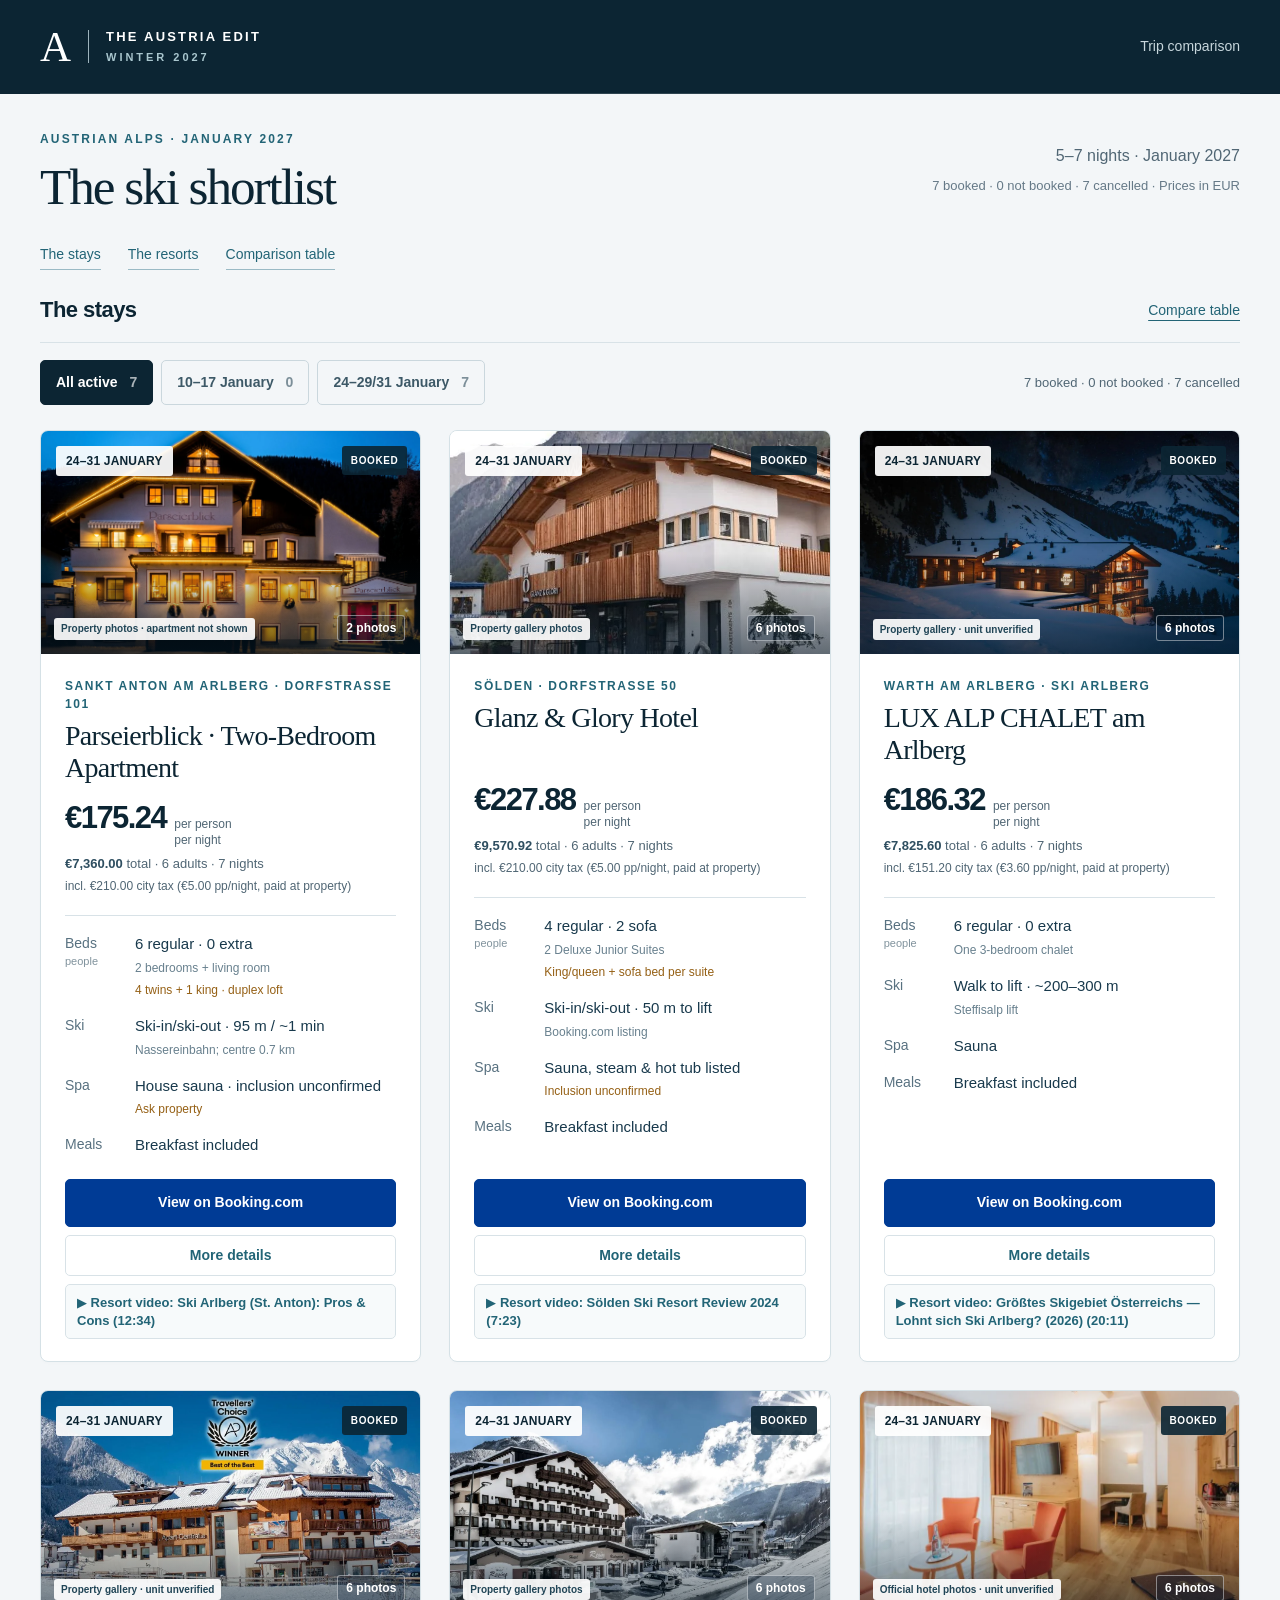
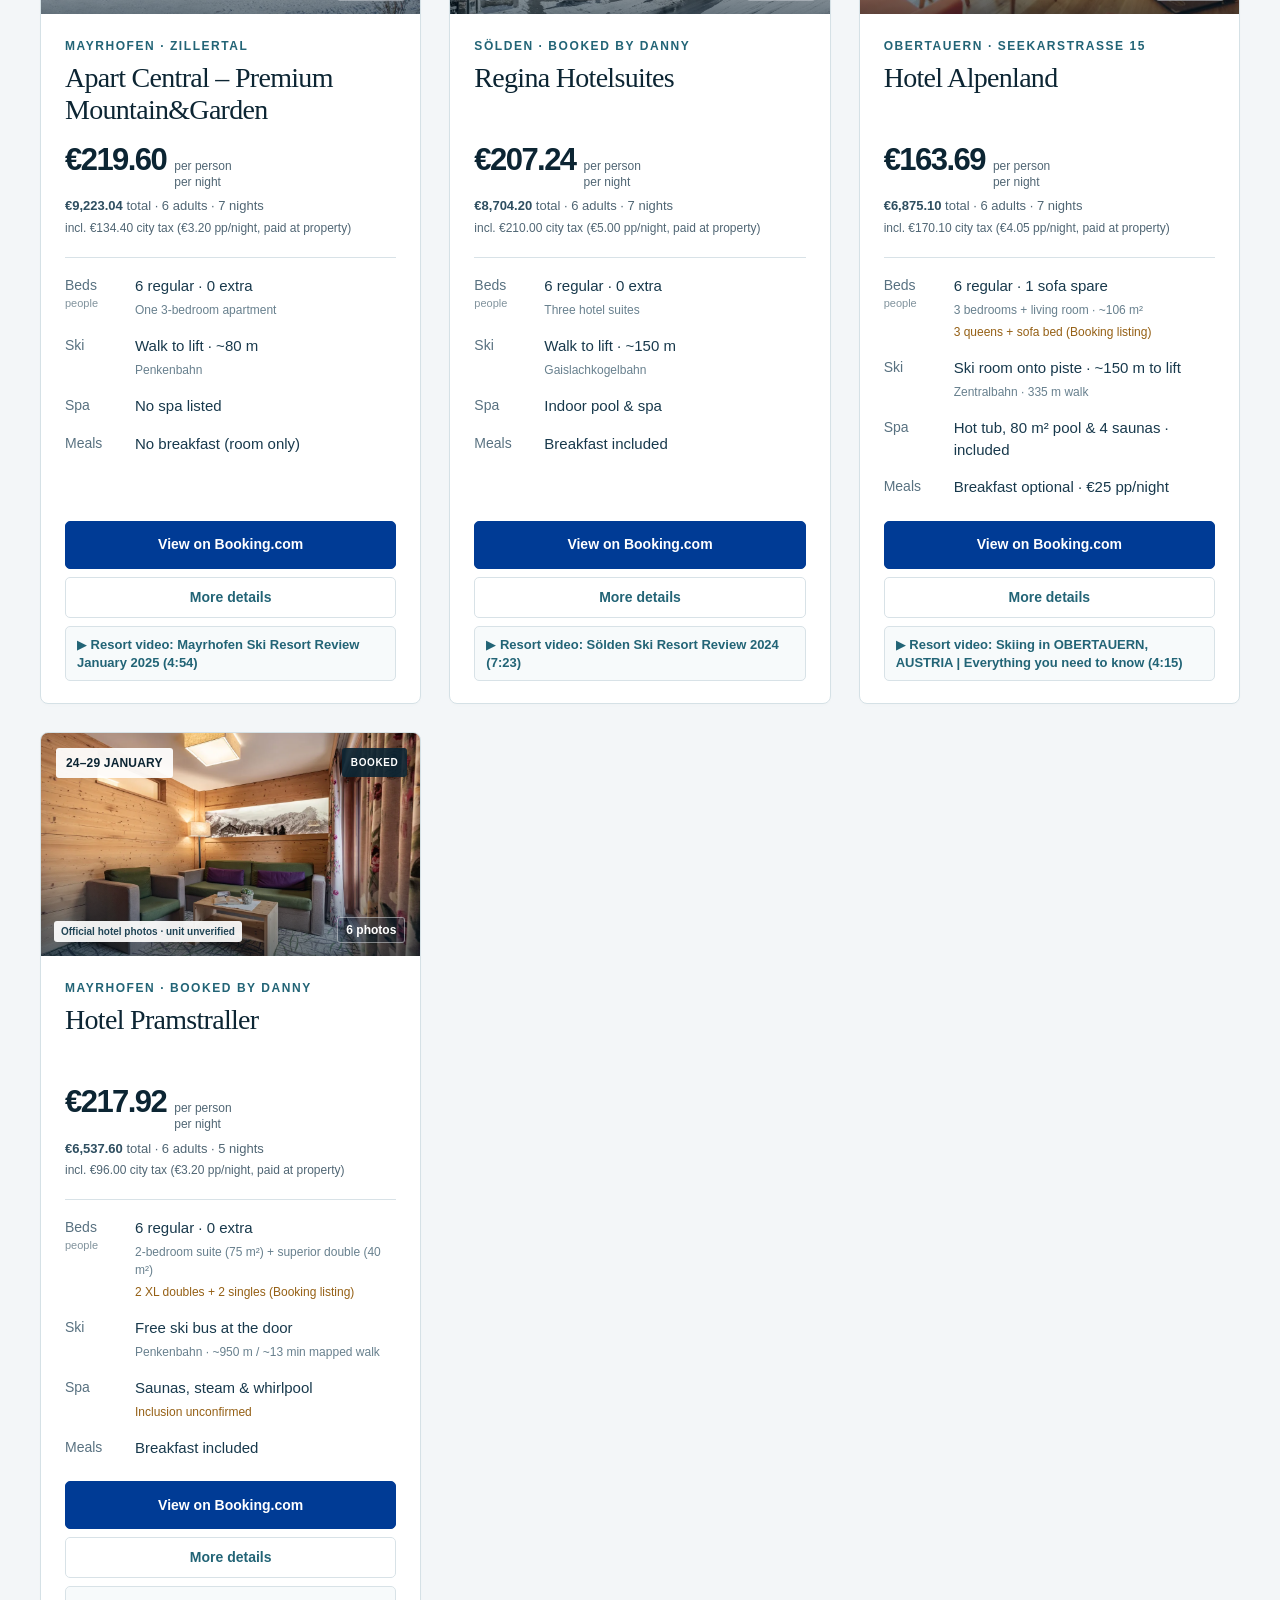
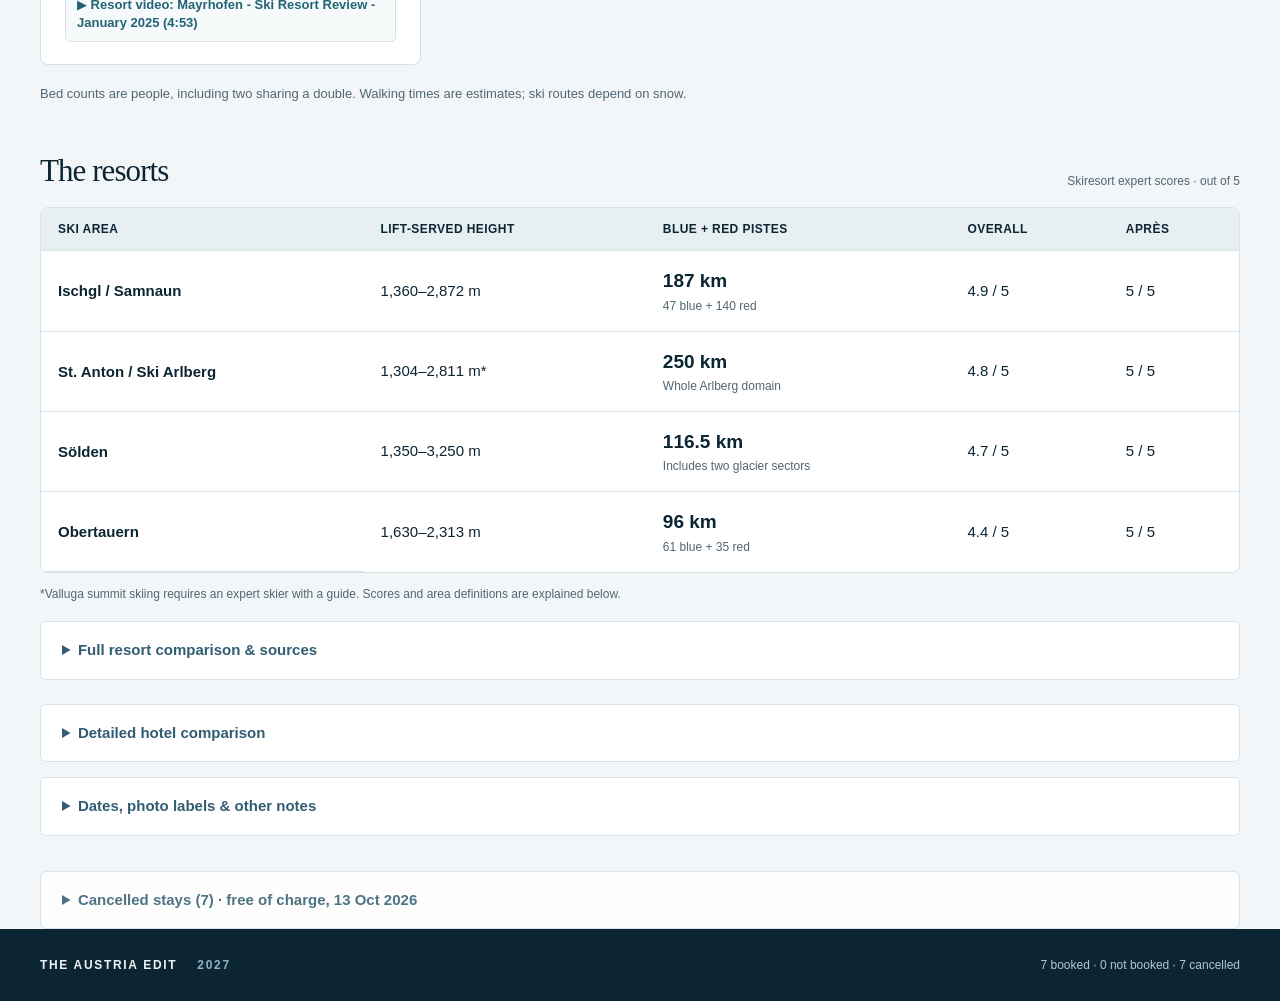
==== commit 6913ef89: "Add Danny's Hotel Pramstraller Mayrhofen booking (24–29 Jan) to booked stays" ====
--- a/booked/index.html
+++ b/booked/index.html
@@ -3,7 +3,7 @@
 <head>
   <meta charset="utf-8"><meta name="viewport" content="width=device-width,initial-scale=1">
   <title>Austria · Winter 2027</title>
-  <meta name="description" content="Six booked stays and seven cancelled stays; four resorts compared: rooms, real costs, altitude, pistes, spas and après-ski.">
+  <meta name="description" content="Seven booked stays and seven cancelled stays; four resorts compared: rooms, real costs, altitude, pistes, spas and après-ski.">
   <meta name="robots" content="noindex, nofollow">
   <meta name="theme-color" content="#0c2533"><link rel="icon" type="image/svg+xml" href="favicon.svg">
   <link rel="stylesheet" href="style.css">
@@ -12,25 +12,25 @@
 <a class="skip" href="#stays">Skip to stays</a>
 <header class="masthead"><div class="wrap masthead-inner"><a href="#" class="wordmark" aria-label="Austria winter 2027 home">A<span class="wordmark-line"></span><span>THE AUSTRIA EDIT<br><small>WINTER 2027</small></span></a><span class="private-label">Trip comparison</span></div></header>
 <main>
-<section class="intro wrap"><div><div class="eyebrow">AUSTRIAN ALPS · JANUARY 2027</div><h1>The ski shortlist</h1></div><div class="intro-aside"><p>6–7 nights · January 2027</p><div class="snapshot">6 booked · 0 not booked · 7 cancelled · Prices in EUR</div></div></section>
+<section class="intro wrap"><div><div class="eyebrow">AUSTRIAN ALPS · JANUARY 2027</div><h1>The ski shortlist</h1></div><div class="intro-aside"><p>5–7 nights · January 2027</p><div class="snapshot">7 booked · 0 not booked · 7 cancelled · Prices in EUR</div></div></section>
 <nav class="jump-nav wrap" aria-label="Comparison sections"><a href="#stays">The stays</a><a href="#resorts">The resorts</a><a href="#compare">Comparison table</a></nav>
 <section class="workspace wrap" id="stays" aria-labelledby="stays-heading">
 <div class="section-head"><h2 id="stays-heading">The stays</h2><a href="#compare" class="text-link">Compare table</a></div>
-<div class="filter-row"><div class="filters" role="group" aria-label="Filter by travel dates"><button type="button" class="filter active" data-date="all" aria-pressed="true">All active <span>6</span></button><button type="button" class="filter" data-date="early" aria-pressed="false">10–17 January <span>0</span></button><button type="button" class="filter" data-date="late" aria-pressed="false">24–30/31 January <span>6</span></button></div><p class="result-count" id="result-count" aria-live="polite">6 booked · 0 not booked · 7 cancelled</p></div>
+<div class="filter-row"><div class="filters" role="group" aria-label="Filter by travel dates"><button type="button" class="filter active" data-date="all" aria-pressed="true">All active <span>7</span></button><button type="button" class="filter" data-date="early" aria-pressed="false">10–17 January <span>0</span></button><button type="button" class="filter" data-date="late" aria-pressed="false">24–29/31 January <span>7</span></button></div><p class="result-count" id="result-count" aria-live="polite">7 booked · 0 not booked · 7 cancelled</p></div>
 <div class="stays-grid" id="cards"></div><p class="quick-legend">Bed counts are people, including two sharing a double. Walking times are estimates; ski routes depend on snow.</p>
 </section>
 <section class="resorts wrap" id="resorts" aria-labelledby="resorts-heading"><div class="section-head"><h2 id="resorts-heading">The resorts</h2><span class="compact-note">Skiresort expert scores · out of 5</span></div><div class="table-scroll" tabindex="0" role="region" aria-label="Compact resort comparison, scroll horizontally"><table class="compact-resort-table"><caption class="sr-only">Main differences between the four ski areas</caption><thead><tr><th scope="col">Ski area</th><th scope="col">Lift-served height</th><th scope="col">Blue + red pistes</th><th scope="col">Overall</th><th scope="col">Après</th></tr></thead><tbody><tr><th scope="row">Ischgl / Samnaun</th><td>1,360–2,872 m</td><td><strong>187 km</strong><small>47 blue + 140 red</small></td><td>4.9 / 5</td><td>5 / 5</td></tr><tr><th scope="row">St. Anton / Ski Arlberg</th><td>1,304–2,811 m*</td><td><strong>250 km</strong><small>Whole Arlberg domain</small></td><td>4.8 / 5</td><td>5 / 5</td></tr><tr><th scope="row">Sölden</th><td>1,350–3,250 m</td><td><strong>116.5 km</strong><small>Includes two glacier sectors</small></td><td>4.7 / 5</td><td>5 / 5</td></tr><tr><th scope="row">Obertauern</th><td>1,630–2,313 m</td><td><strong>96 km</strong><small>61 blue + 35 red</small></td><td>4.4 / 5</td><td>5 / 5</td></tr></tbody></table></div><p class="compact-footnote">*Valluga summit skiing requires an expert skier with a guide. Scores and area definitions are explained below.</p><details class="page-disclosure resort-disclosure"><summary>Full resort comparison & sources</summary><p class="mobile-scroll-hint">Scroll sideways to compare all four resorts.</p>
-<div class="table-scroll" tabindex="0" role="region" aria-label="Resort comparison, horizontally scrollable"><table class="resort-scorecard"><caption class="sr-only">Four ski destinations compared (6 booked stays remain, all 24–31 Jan) using consistent sources</caption><thead><tr><th scope="col">The mountain</th><th scope="col">Ischgl<small>Silvretta Arena · Ischgl / Samnaun<br>10–16 Jan stay cancelled</small></th><th scope="col">St. Anton<small>Whole Ski Arlberg domain<br>24–31 Jan booked week (10–17 Jan cancelled)</small></th><th scope="col">Sölden<small>Including Rettenbach &amp; Tiefenbach glaciers<br>24–31 Jan booked week (10–17 Jan cancelled)</small></th><th scope="col">Obertauern<small>Connected Obertauern / Tauernrunde<br>24–31 Jan Alpenland booked (other stays cancelled)</small></th></tr></thead><tbody><tr class=""><th scope="row">Village elevation</th><td><strong>1,377 m</strong></td><td><strong>1,304 m</strong></td><td><strong>1,368 m</strong></td><td><strong>1,740 m</strong></td></tr><tr class=""><th scope="row">Lift-served altitude¹</th><td><strong>1,360–2,872 m</strong></td><td><strong>1,304–2,811 m</strong><small>Valluga summit restriction¹</small></td><td><strong>1,350–3,250 m</strong><small>Excludes 3,340 m viewpoint¹</small></td><td><strong>1,630–2,313 m</strong></td></tr><tr class="terrain-row"><th scope="row">Blue + red pistes</th><td><strong>187 km</strong><small>47 blue + 140 red</small><div class="terrain-bar" aria-label="47 km blue, 140 km red, 52 km black"><span class="blue" style="width:19.67%"></span><span class="red" style="width:58.58%"></span><span class="black" style="width:21.76%"></span></div></td><td><strong>250 km</strong><small>130 blue + 120 red</small><div class="terrain-bar" aria-label="130 km blue, 120 km red, 49.7 km black"><span class="blue" style="width:43.38%"></span><span class="red" style="width:40.04%"></span><span class="black" style="width:16.58%"></span></div></td><td><strong>116.5 km</strong><small>76.4 blue + 40.1 red</small><div class="terrain-bar" aria-label="76.4 km blue, 40.1 km red, 29.2 km black"><span class="blue" style="width:52.44%"></span><span class="red" style="width:27.52%"></span><span class="black" style="width:20.04%"></span></div></td><td><strong>96 km</strong><small>61 blue + 35 red</small><div class="terrain-bar" aria-label="61 km blue, 35 km red, 4 km black"><span class="blue" style="width:61.00%"></span><span class="red" style="width:35.00%"></span><span class="black" style="width:4.00%"></span></div></td></tr><tr class=""><th scope="row">Total groomed pistes²</th><td><strong>239 km</strong><small>52 km black</small></td><td><strong>300 km</strong><small>49.7 km black · total rounded</small></td><td><strong>145.7 km</strong><small>29.2 km black</small></td><td><strong>100 km</strong><small>4 km black</small></td></tr><tr class=""><th scope="row">Lifts · Skiresort basis</th><td>45</td><td>85</td><td>31</td><td>26</td></tr><tr class=""><th scope="row">Glacier skiing</th><td>No</td><td>No</td><td>Yes · 2 glacier sectors</td><td>No</td></tr><tr class=""><th scope="row">Overall resort rating³</th><td><a href="https://www.skiresort.com/en/ski-resort/ischgl-samnaun-silvretta-arena/test-report/" target="_blank" rel="noopener"><strong class="rating-number">4.9</strong><span class="rating-scale">/ 5</span></a><small>Test: 28 Nov 2025</small></td><td><a href="https://www.skiresort.com/en/ski-resort/st-anton-st-christoph-stuben-lech-zuers-warth-schroecken-ski-arlberg/test-report/" target="_blank" rel="noopener"><strong class="rating-number">4.8</strong><span class="rating-scale">/ 5</span></a><small>Test: 18 Dec 2021</small></td><td><a href="https://www.skiresort.com/en/ski-resort/soelden/test-report/" target="_blank" rel="noopener"><strong class="rating-number">4.7</strong><span class="rating-scale">/ 5</span></a><small>Test: 20 Nov 2025</small></td><td><a href="https://www.skiresort.com/en/ski-resort/obertauern/test-report/" target="_blank" rel="noopener"><strong class="rating-number">4.4</strong><span class="rating-scale">/ 5</span></a><small>Test: 30 Dec 2019</small></td></tr><tr class=""><th scope="row">Après-ski rating³</th><td><a href="https://www.skiresort.com/en/ski-resort/ischgl-samnaun-silvretta-arena/test-result/apres-ski/" target="_blank" rel="noopener"><strong class="rating-number">5</strong><span class="rating-scale">/ 5</span></a><small>Skiresort expert score</small></td><td><a href="https://www.skiresort.com/en/ski-resort/st-anton-st-christoph-stuben-lech-zuers-warth-schroecken-ski-arlberg/test-result/apres-ski/" target="_blank" rel="noopener"><strong class="rating-number">5</strong><span class="rating-scale">/ 5</span></a><small>Skiresort expert score</small></td><td><a href="https://www.skiresort.com/en/ski-resort/soelden/test-result/apres-ski/" target="_blank" rel="noopener"><strong class="rating-number">5</strong><span class="rating-scale">/ 5</span></a><small>Skiresort expert score</small></td><td><a href="https://www.skiresort.com/en/ski-resort/obertauern/test-result/apres-ski/" target="_blank" rel="noopener"><strong class="rating-number">5</strong><span class="rating-scale">/ 5</span></a><small>Skiresort expert score</small></td></tr></tbody></table></div>
+<div class="table-scroll" tabindex="0" role="region" aria-label="Resort comparison, horizontally scrollable"><table class="resort-scorecard"><caption class="sr-only">Four ski destinations compared (7 booked stays remain, all within 24–31 Jan) using consistent sources</caption><thead><tr><th scope="col">The mountain</th><th scope="col">Ischgl<small>Silvretta Arena · Ischgl / Samnaun<br>10–16 Jan stay cancelled</small></th><th scope="col">St. Anton<small>Whole Ski Arlberg domain<br>24–31 Jan booked week (10–17 Jan cancelled)</small></th><th scope="col">Sölden<small>Including Rettenbach &amp; Tiefenbach glaciers<br>24–31 Jan booked week (10–17 Jan cancelled)</small></th><th scope="col">Obertauern<small>Connected Obertauern / Tauernrunde<br>24–31 Jan Alpenland booked (other stays cancelled)</small></th></tr></thead><tbody><tr class=""><th scope="row">Village elevation</th><td><strong>1,377 m</strong></td><td><strong>1,304 m</strong></td><td><strong>1,368 m</strong></td><td><strong>1,740 m</strong></td></tr><tr class=""><th scope="row">Lift-served altitude¹</th><td><strong>1,360–2,872 m</strong></td><td><strong>1,304–2,811 m</strong><small>Valluga summit restriction¹</small></td><td><strong>1,350–3,250 m</strong><small>Excludes 3,340 m viewpoint¹</small></td><td><strong>1,630–2,313 m</strong></td></tr><tr class="terrain-row"><th scope="row">Blue + red pistes</th><td><strong>187 km</strong><small>47 blue + 140 red</small><div class="terrain-bar" aria-label="47 km blue, 140 km red, 52 km black"><span class="blue" style="width:19.67%"></span><span class="red" style="width:58.58%"></span><span class="black" style="width:21.76%"></span></div></td><td><strong>250 km</strong><small>130 blue + 120 red</small><div class="terrain-bar" aria-label="130 km blue, 120 km red, 49.7 km black"><span class="blue" style="width:43.38%"></span><span class="red" style="width:40.04%"></span><span class="black" style="width:16.58%"></span></div></td><td><strong>116.5 km</strong><small>76.4 blue + 40.1 red</small><div class="terrain-bar" aria-label="76.4 km blue, 40.1 km red, 29.2 km black"><span class="blue" style="width:52.44%"></span><span class="red" style="width:27.52%"></span><span class="black" style="width:20.04%"></span></div></td><td><strong>96 km</strong><small>61 blue + 35 red</small><div class="terrain-bar" aria-label="61 km blue, 35 km red, 4 km black"><span class="blue" style="width:61.00%"></span><span class="red" style="width:35.00%"></span><span class="black" style="width:4.00%"></span></div></td></tr><tr class=""><th scope="row">Total groomed pistes²</th><td><strong>239 km</strong><small>52 km black</small></td><td><strong>300 km</strong><small>49.7 km black · total rounded</small></td><td><strong>145.7 km</strong><small>29.2 km black</small></td><td><strong>100 km</strong><small>4 km black</small></td></tr><tr class=""><th scope="row">Lifts · Skiresort basis</th><td>45</td><td>85</td><td>31</td><td>26</td></tr><tr class=""><th scope="row">Glacier skiing</th><td>No</td><td>No</td><td>Yes · 2 glacier sectors</td><td>No</td></tr><tr class=""><th scope="row">Overall resort rating³</th><td><a href="https://www.skiresort.com/en/ski-resort/ischgl-samnaun-silvretta-arena/test-report/" target="_blank" rel="noopener"><strong class="rating-number">4.9</strong><span class="rating-scale">/ 5</span></a><small>Test: 28 Nov 2025</small></td><td><a href="https://www.skiresort.com/en/ski-resort/st-anton-st-christoph-stuben-lech-zuers-warth-schroecken-ski-arlberg/test-report/" target="_blank" rel="noopener"><strong class="rating-number">4.8</strong><span class="rating-scale">/ 5</span></a><small>Test: 18 Dec 2021</small></td><td><a href="https://www.skiresort.com/en/ski-resort/soelden/test-report/" target="_blank" rel="noopener"><strong class="rating-number">4.7</strong><span class="rating-scale">/ 5</span></a><small>Test: 20 Nov 2025</small></td><td><a href="https://www.skiresort.com/en/ski-resort/obertauern/test-report/" target="_blank" rel="noopener"><strong class="rating-number">4.4</strong><span class="rating-scale">/ 5</span></a><small>Test: 30 Dec 2019</small></td></tr><tr class=""><th scope="row">Après-ski rating³</th><td><a href="https://www.skiresort.com/en/ski-resort/ischgl-samnaun-silvretta-arena/test-result/apres-ski/" target="_blank" rel="noopener"><strong class="rating-number">5</strong><span class="rating-scale">/ 5</span></a><small>Skiresort expert score</small></td><td><a href="https://www.skiresort.com/en/ski-resort/st-anton-st-christoph-stuben-lech-zuers-warth-schroecken-ski-arlberg/test-result/apres-ski/" target="_blank" rel="noopener"><strong class="rating-number">5</strong><span class="rating-scale">/ 5</span></a><small>Skiresort expert score</small></td><td><a href="https://www.skiresort.com/en/ski-resort/soelden/test-result/apres-ski/" target="_blank" rel="noopener"><strong class="rating-number">5</strong><span class="rating-scale">/ 5</span></a><small>Skiresort expert score</small></td><td><a href="https://www.skiresort.com/en/ski-resort/obertauern/test-result/apres-ski/" target="_blank" rel="noopener"><strong class="rating-number">5</strong><span class="rating-scale">/ 5</span></a><small>Skiresort expert score</small></td></tr></tbody></table></div>
 <div class="piste-legend" aria-label="Piste colours"><span><i></i>Blue</span><span class="red"><i></i>Red</span><span class="black"><i></i>Black</span></div>
 <p class="resort-explain">¹ Village height and mountain height are different. Valluga at 2,811 m is lift-served, but skiing from its summit is restricted to proficient skiers with a guide, not an ordinary groomed descent. Sölden’s often-advertised 3,340 m includes a viewpoint reached on foot; the lift company gives skiing up to 3,250 m.</p>
 <p class="resort-explain">² Piste counts use Skiresort’s published breakdown consistently; ski routes and off-piste mileage are excluded. Current official totals sometimes differ (Ski Arlberg 301 km; Sölden 147 km). Sources and specific counting differences are under each resort.</p>
 <p class="resort-explain">³ Scores are Skiresort.info / Skiresort.com expert ratings out of 5, checked 5 October 2026. The test dates shown vary; these are not guest-review averages or forecasts for January 2027. All four receive 5/5 for après-ski, so the setting and trip home matter more than that tied score. Intermediate-fit summaries are editorial judgments based on the terrain and access facts.</p>
 <div class="resort-grid"><article class="resort-detail"><div class="resort-detail-head"><h3>Ischgl</h3><span class="week-label">10–16 Jan · cancelled</span></div><dl><div><dt>For intermediate skiers</dt><dd>Red-run cruising. With 140 km red versus 47 km blue, this is the strongest red-heavy choice for confident intermediates. The mileage spans Austria and Switzerland.</dd></div><div><dt>Snow & altitude</dt><dd>High terrain and extensive snowmaking (95% coverage listed by Skiresort). No glacier skiing. This supports reliability, not a guarantee that every run will open.</dd></div><div><dt>Après-ski & the return home</dt><dd>The party focus is Ischgl, including Trofana Alm and Kuhstall; Samnaun is quieter. NordOst is a village base, so plan the walk back rather than expecting piste-side accommodation.</dd></div><div><dt>From the cancelled stay</dt><dd>CANCELLED 13 Oct 2026 · <button data-open="nordost">NordOst</button> · €138.97 pp/night. Mapped walk: 550 m / about 8 minutes to Pardatschgratbahn; the hotel advertises about 6 minutes. No verified direct ski-in/out.</dd></div><div><dt>Getting there</dt><dd>Rail to Landeck-Zams, then bus 260 into the valley. The official site also lists Zurich and Munich airport transfer options.</dd></div></dl><details><summary>Sources, scope & counting notes</summary><ul><li>This is the connected cross-border Silvretta Arena, not all separate resorts on a wider Silvretta pass.</li><li>Skiresort reports 1,360–2,872 m; Ischgl tourism reports 1,377–2,872 m. The operator gives Pardatschgratbahn&#x27;s valley station as 1,365 m, showing why village and lowest lift elevations differ. Greitspitze has ordinary pistes from the summit.</li><li>Official Ischgl page lists 239 km total but 47 blue + 140 red + 47 black, which sums to 234. Use Skiresort&#x27;s 47 / 140 / 52 = 239 breakdown rather than silently correcting the official page.</li><li>Official Ischgl tourism lists 46 lifts; Skiresort lists 45. If displaying lifts, keep the provider label visible.</li></ul><div class="resort-links"><a href="https://www.skiresort.com/en/ski-resort/ischgl-samnaun-silvretta-arena/slope-offering/" target="_blank" rel="noopener">Piste breakdown</a><a href="https://www.skiresort.com/en/ski-resort/ischgl-samnaun-silvretta-arena/test-report/" target="_blank" rel="noopener">Expert test</a><a href="https://www.skiresort.com/en/ski-resort/ischgl-samnaun-silvretta-arena/test-result/apres-ski/" target="_blank" rel="noopener">Après rating</a><a href="https://www.ischgl.com/en/winter/silvretta-arena" target="_blank" rel="noopener">Official ski area</a><a href="https://www.skiresort.com/en/ski-resort/ischgl-samnaun-silvretta-arena/test-result/snow-reliability/" target="_blank" rel="noopener">Snow reliability</a><a href="https://www.ischgl.com/en/plan-your-trip/arrival-mobility" target="_blank" rel="noopener">Getting there</a><a href="https://www.nordost-ischgl.at/" target="_blank" rel="noopener">NordOst location</a></div></details></article><article class="resort-detail"><div class="resort-detail-head"><h3>St. Anton</h3><span class="week-label">24–31 Jan</span></div><dl><div><dt>For intermediate skiers</dt><dd>The broadest terrain choice. The 250 km blue/red figure covers the whole Ski Arlberg domain, including Lech/Zürs and Warth/Schröcken. Plan sectors and return connections; it is not all immediately above St. Anton.</dd></div><div><dt>Snow & altitude</dt><dd>No glacier skiing. Snowmaking supplements natural snow, but the wider domain contains different elevations and exposures. Fresh conditions and connections need checking close to travel.</dd></div><div><dt>Après-ski & the return home</dt><dd>St. Anton drives the domain’s lively reputation, including Mooser Wirt and Krazy Kanguruh. Parseierblick is at Nasserein, so the last trip home from central or mountain venues still needs planning.</dd></div><div><dt>From the cancelled 10–17 Jan stay</dt><dd>CANCELLED 13 Oct 2026; the 24–31 Jan Parseierblick apartment stays booked · <button data-open="parseierblick">Parseierblick</button> · €144.05 pp/night, breakfast included. Across from Nassereinbahn: the mapped walking route is 72 m / about 1 minute. A final road crossing remains; exact doorstep ski-in is not confirmed.</dd></div><div><dt>Getting there</dt><dd>St. Anton has a mainline station in the village. The regional arrival guide lists Zurich airport transfers; January 2027 services and timings must be checked separately.</dd></div></dl><details><summary>Sources, scope & counting notes</summary><ul><li>Whole Ski Arlberg: St. Anton–St. Christoph–Stuben, Lech–Oberlech–Zürs and Warth–Schröcken. The large powder/off-piste offering is excluded.</li><li>2,811 m is the lift-served Valluga summit. The Tirol tourism board states that skiing from Valluga is restricted to proficient skiers accompanied by a mountain or ski guide. Do not imply a normal groomed piste starts at the summit.</li><li>Official Ski Arlberg overview currently advertises 301 km; Skiresort displays 300 km with category sum 299.7 km. Comparison uses Skiresort consistently.</li><li>The tourism board&#x27;s older Winter 2024/25 press pack gives 129 blue / 121 red / 50 black. Do not mix this older breakdown with the current comparison.</li></ul><div class="resort-links"><a href="https://www.skiresort.com/en/ski-resort/st-anton-st-christoph-stuben-lech-zuers-warth-schroecken-ski-arlberg/slope-offering/" target="_blank" rel="noopener">Piste breakdown</a><a href="https://www.skiresort.com/en/ski-resort/st-anton-st-christoph-stuben-lech-zuers-warth-schroecken-ski-arlberg/test-report/" target="_blank" rel="noopener">Expert test</a><a href="https://www.skiresort.com/en/ski-resort/st-anton-st-christoph-stuben-lech-zuers-warth-schroecken-ski-arlberg/test-result/apres-ski/" target="_blank" rel="noopener">Après rating</a><a href="https://www.skiarlberg.at/en/winter/ski-resort" target="_blank" rel="noopener">Official ski area</a><a href="https://www.skiresort.com/en/ski-resort/st-anton-st-christoph-stuben-lech-zuers-warth-schroecken-ski-arlberg/test-result/snow-reliability/" target="_blank" rel="noopener">Snow reliability</a><a href="https://www.arlberg.com/en/arrival" target="_blank" rel="noopener">Getting there</a><a href="https://www.tirol.at/aktivitaeten/sport/skifahren/skigebietstipps-st-anton-am-arlberg" target="_blank" rel="noopener">Valluga restrictions</a><a href="https://www.stantonamarlberg.com/images/stories/pdf-dateien/berichte-homepage/Pressemappe_Sommer_Eng.pdf" target="_blank" rel="noopener">Village &amp; railway facts</a><a href="https://www.booking.com/landmark/at/nasserein.es.html" target="_blank" rel="noopener">Nasserein access</a></div></details></article><article class="resort-detail"><div class="resort-detail-head"><h3>Sölden</h3><span class="week-label">24–31 Jan</span></div><dl><div><dt>For intermediate skiers</dt><dd>A varied intermediate week. Giggijoch and glacier sectors offer wider easier runs; Gaislachkogl has more intermediate terrain. The blue/red total is 116.5 km.</dd></div><div><dt>Snow & altitude</dt><dd>The only glacier option here: Rettenbach and Tiefenbach, with skiing above 3,000 m. Skiresort lists 91% snowmaking coverage. Wind, weather and open links still matter.</dd></div><div><dt>Après-ski & the return home</dt><dd>Mountain bars and town venues stretch between Giggijochbahn and Gaislachkoglbahn. Valentin is near Gaislachkogl, so check the return distance when choosing an evening venue farther along the village.</dd></div><div><dt>From the cancelled stay</dt><dd>CANCELLED 13 Oct 2026; Glanz &amp; Glory 24–31 Jan stays booked · <button data-open="valentin">Valentin Design Apartments</button> · €149.35 pp/night. The hotel advertises 150–200 m to Gaislachkoglbahn, while the mapped street walk is 350 m / about 5 minutes. The separate Hotel Valentin is not this booking.</dd></div><div><dt>Getting there</dt><dd>Official driving estimates: Munich airport 3 h 15 min; Zurich airport 3 h 30 min. These are planning estimates, not live traffic predictions or a booked transfer.</dd></div></dl><details><summary>Sources, scope & counting notes</summary><ul><li>Sölden’s connected winter area, including both glacier sectors. The wider Ötztal ski-pass portfolio is not added.</li><li>Use 1,350–3,250 m for lift-served skiing. The advertised 3,340 m maximum includes Schwarze Schneid&#x27;s viewing platform, reached by a 15-minute walk from the gondola. Keep village elevation separate.</li><li>Official overview advertises 147 km; official pages contain inconsistent older breakdowns. Skiresort states 145.7 km plus 8.4 km routes; its slope page rounds the total to 146 but the three grades sum to 145.7. Use 145.7 consistently and disclose source/counting differences.</li></ul><div class="resort-links"><a href="https://www.skiresort.com/en/ski-resort/soelden/" target="_blank" rel="noopener">Piste breakdown</a><a href="https://www.skiresort.com/en/ski-resort/soelden/test-report/" target="_blank" rel="noopener">Expert test</a><a href="https://www.skiresort.com/en/ski-resort/soelden/test-result/apres-ski/" target="_blank" rel="noopener">Après rating</a><a href="https://www.soelden.com/en/activities/winter/skiing-snowboarding/ski-area-information" target="_blank" rel="noopener">Official ski area</a><a href="https://www.skiresort.com/en/ski-resort/soelden/test-result/snow-reliability/" target="_blank" rel="noopener">Snow reliability</a><a href="https://www.soelden.com/en/region-villages/getting-here/plane" target="_blank" rel="noopener">Getting there</a><a href="https://bergbahnen.soelden.com/en/about-us/business-areas" target="_blank" rel="noopener">Lift company elevations</a><a href="https://www.soelden.com/en/activities/winter/skiing-snowboarding/ski-area-information/ski-area-map-lifts-slopes" target="_blank" rel="noopener">Ski map &amp; viewpoint</a><a href="https://www.soelden-apartment.com/en/" target="_blank" rel="noopener">Valentin location</a></div></details></article><article class="resort-detail"><div class="resort-detail-head"><h3>Obertauern</h3><span class="week-label">24–31 Jan</span></div><dl><div><dt>For intermediate skiers</dt><dd>The easiest grade mix for relaxed cruising: 61 km blue plus 35 km red, or 96% of the area. The Tauernrunde circuit is compact, with less overall mileage than the other three.</dd></div><div><dt>Snow & altitude</dt><dd>The highest village of these four at 1,740 m, with a ski-area base at 1,630 m. No glacier; Skiresort lists 95% snowmaking coverage. High altitude is helpful, not a trip-date snow forecast.</dd></div><div><dt>Après-ski & the return home</dt><dd>Edelweissalm and Hochalm are well-known afternoon stops, with bars in the centre later. DIE SONNE’s shuttle ends at 17:00, so arrange the late return separately.</dd></div><div><dt>Booked stay</dt><dd><button data-open="alpenland-obertauern">Hotel Alpenland</button> (rebooked 16 Oct 2026) · €163.69 pp/night; ski room straight onto the piste, about 150 m to the lift. Earlier stays CANCELLED 13 Oct 2026 (Winter and an earlier Alpenland booking also cancelled) · <button data-open="die-sonne">DIE SONNE</button> · €134.77 pp/night for five; shuttle 09:00–17:00 or a mapped 550 m / 8-minute lift walk. <button data-open="solaria">Solaria</button> · €165.67 for six, breakfast included; short walk to bridge 5 (about 50 m in a secondary listing), then ski onward; return almost to the door.</dd></div><div><dt>Getting there</dt><dd>Solaria lists Munich airport at about 250 km. Rail access is via Radstadt, about 21 km away, followed by bus or a pre-arranged road transfer.</dd></div></dl><details><summary>Sources, scope & counting notes</summary><ul><li>Obertauern only: 100 connected piste kilometres. Grosseck-Speiereck is a separate area roughly 15 km away even where included on the same pass; it is excluded here.</li><li>1,740–2,526 m refers to village/mountain geography and is not the lift-served ski range. The official winter and piste-map pages give 1,630–2,313 m.</li><li>Obertauern passes of 1.5 days or longer also cover Grosseck-Speiereck, around 15 km away. This is a separate outing, not extra connected Obertauern mileage. SuperSkiCard and LUNGO are broader pass products and should not inflate the 100 km comparison.</li></ul><div class="resort-links"><a href="https://www.skiresort.com/en/ski-resort/obertauern/slope-offering/" target="_blank" rel="noopener">Piste breakdown</a><a href="https://www.skiresort.com/en/ski-resort/obertauern/test-report/" target="_blank" rel="noopener">Expert test</a><a href="https://www.skiresort.com/en/ski-resort/obertauern/test-result/apres-ski/" target="_blank" rel="noopener">Après rating</a><a href="https://www.obertauern.com/en/ski-resort/slope-map.html" target="_blank" rel="noopener">Official ski area</a><a href="https://www.skiresort.com/en/ski-resort/obertauern/slope-offering/" target="_blank" rel="noopener">Snow reliability</a><a href="https://www.hotel-solaria.at/en/service/location-arrival/" target="_blank" rel="noopener">Getting there</a><a href="https://www.sunislife.at/en/living-dreams/inclusive-service.html" target="_blank" rel="noopener">DIE SONNE shuttle</a><a href="https://www.hotel-solaria.at/en/winter/ski-in-ski-out/" target="_blank" rel="noopener">Solaria piste access</a></div></details></article></div></details></section>
-<section class="comparison wrap" id="compare" aria-label="Detailed hotel comparison"><details class="page-disclosure" id="compare-disclosure"><summary>Detailed hotel comparison</summary><div class="table-scroll" tabindex="0" role="region" aria-label="Stay comparison table, scroll horizontally on smaller screens"><table><caption class="sr-only">Comparison of six active booked stays</caption><thead><tr><th scope="col">Stay / week</th><th scope="col">Total for 6 nights</th><th scope="col">Per person / night</th><th scope="col">Sleeping setup</th><th scope="col">Food & spa</th><th scope="col">Ski access</th></tr></thead><tbody id="comparison-body"></tbody></table></div><p class="table-note">Per-person prices divide the shown total by the shown guest count and nights (six or seven). Cancelled stays are excluded. Optional extras are separate.</p></details></section>
+<section class="comparison wrap" id="compare" aria-label="Detailed hotel comparison"><details class="page-disclosure" id="compare-disclosure"><summary>Detailed hotel comparison</summary><div class="table-scroll" tabindex="0" role="region" aria-label="Stay comparison table, scroll horizontally on smaller screens"><table><caption class="sr-only">Comparison of seven active booked stays</caption><thead><tr><th scope="col">Stay / week</th><th scope="col">Total for the stay</th><th scope="col">Per person / night</th><th scope="col">Sleeping setup</th><th scope="col">Food & spa</th><th scope="col">Ski access</th></tr></thead><tbody id="comparison-body"></tbody></table></div><p class="table-note">Per-person prices divide the shown total by the shown guest count and nights (five, six or seven). Cancelled stays are excluded. Optional extras are separate.</p></details></section>
 <section class="notes wrap"><details class="page-disclosure"><summary>Dates, photo labels & other notes</summary><p class="disclosure-dates">Reservations checked 5 &amp; 7 October 2026. Prices are in EUR.</p><div class="notes-grid"><div><h3>Reservations & prices</h3><p>Original reservation totals were checked on 5 October 2026; the Winter booking was checked on 7 October. This is a planning comparison, not a live price or availability feed.</p></div><div><h3>Rooms & photographs</h3><p>Public hotel information supplements the confirmations. A room-category photo does not guarantee the assigned unit. Every gallery identifies its source and whether the room match is confirmed or representative.</p></div><div><h3>Conditions & availability</h3><p>Lift access, snow, facilities and current offers can change. Check the live hotel listing and resort information before making new plans.</p></div></div></details></section>
 <section class="cancelled wrap" id="cancelled" aria-label="Cancelled stays"><details class="page-disclosure"><summary>Cancelled stays (<span id="cancelled-count">7</span>) · free of charge, 13 Oct 2026</summary><p class="disclosure-dates">These reservations were cancelled free of charge on 13 October 2026. They are kept for reference only and are excluded from all counts, totals and the comparison table.</p><ul class="cancelled-list" id="cancelled-list"></ul></details></section>
 </main>
-<footer><div class="wrap footer-inner"><span class="footer-title">THE AUSTRIA EDIT <span>2027</span></span><span>6 booked · 0 not booked · 7 cancelled</span></div></footer>
+<footer><div class="wrap footer-inner"><span class="footer-title">THE AUSTRIA EDIT <span>2027</span></span><span>7 booked · 0 not booked · 7 cancelled</span></div></footer>
 <dialog id="stay-dialog" aria-labelledby="dialog-title"><div class="dialog-top"><span id="dialog-location"></span><button type="button" class="close-button" id="close-dialog" aria-label="Close stay details">Close <span aria-hidden="true">×</span></button></div><div id="dialog-content"></div></dialog>
 <script src="data.js"></script><script src="app.js"></script>
 </body></html>
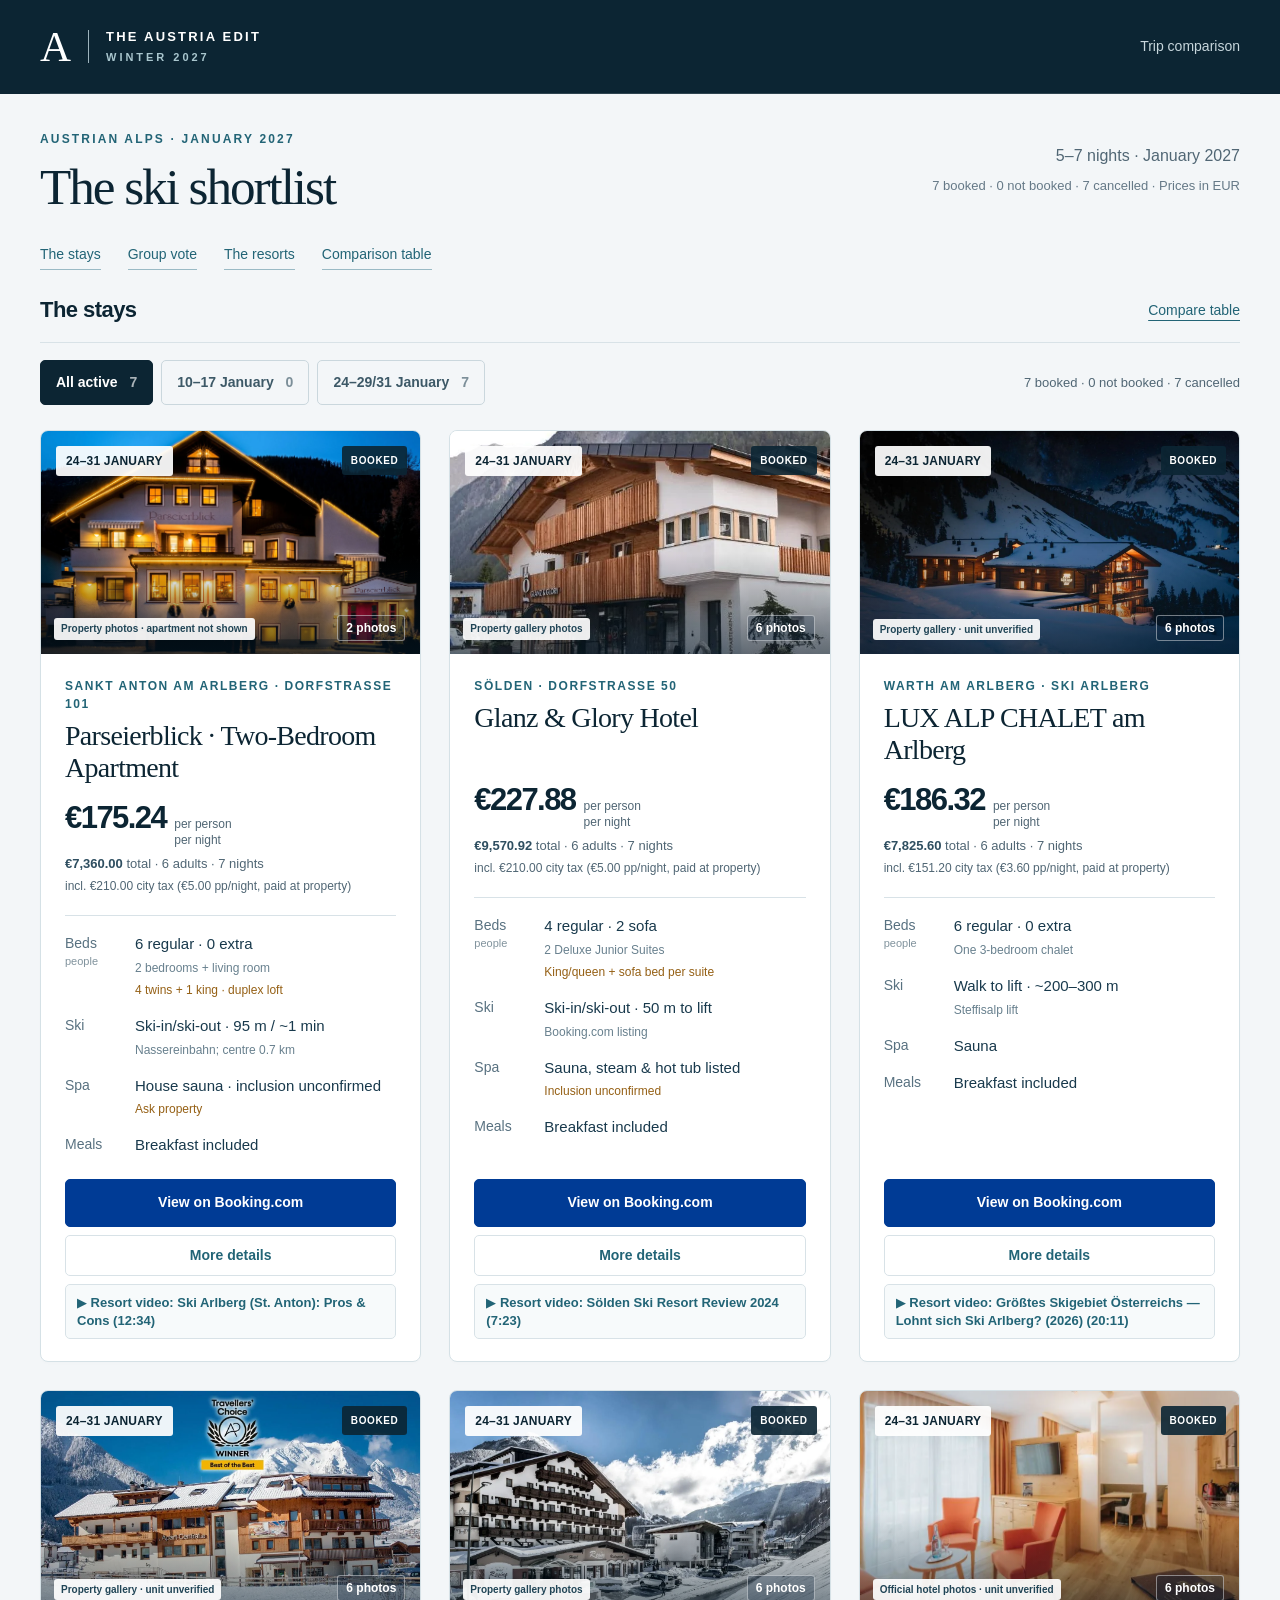
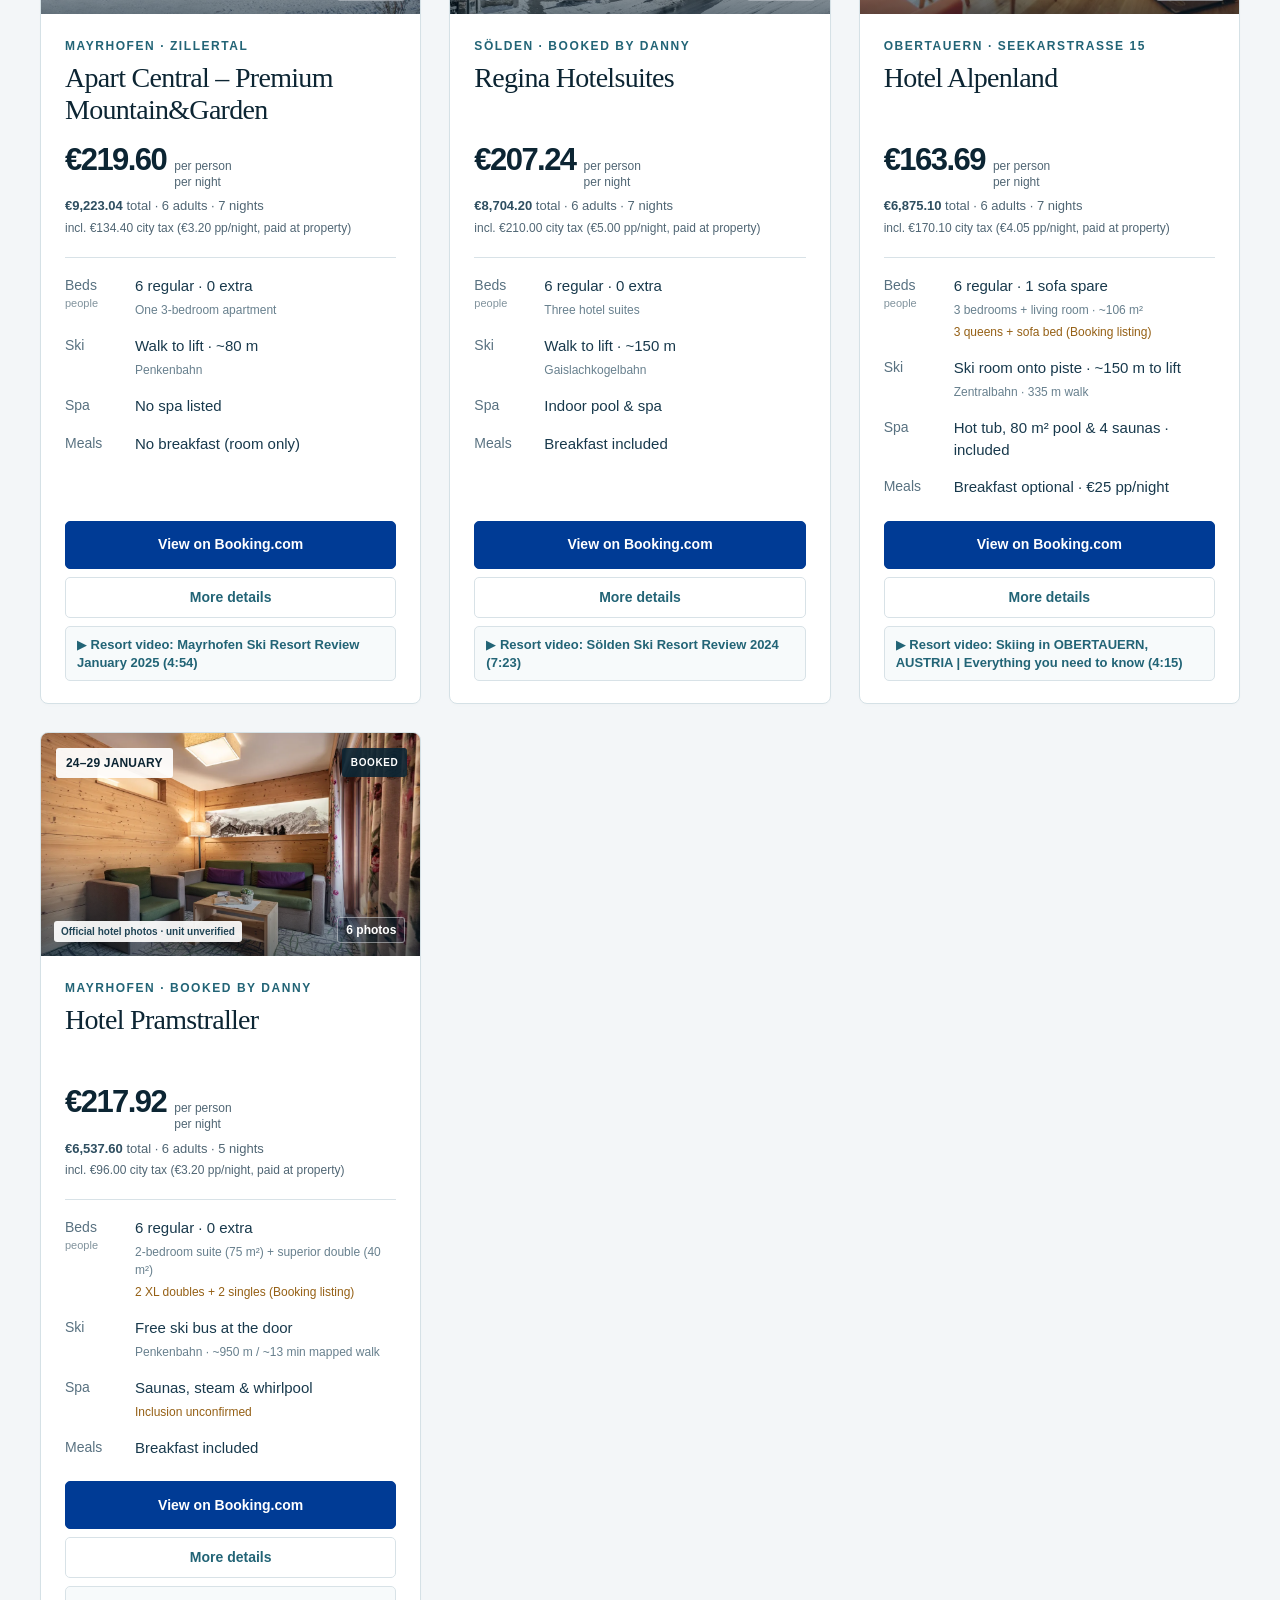
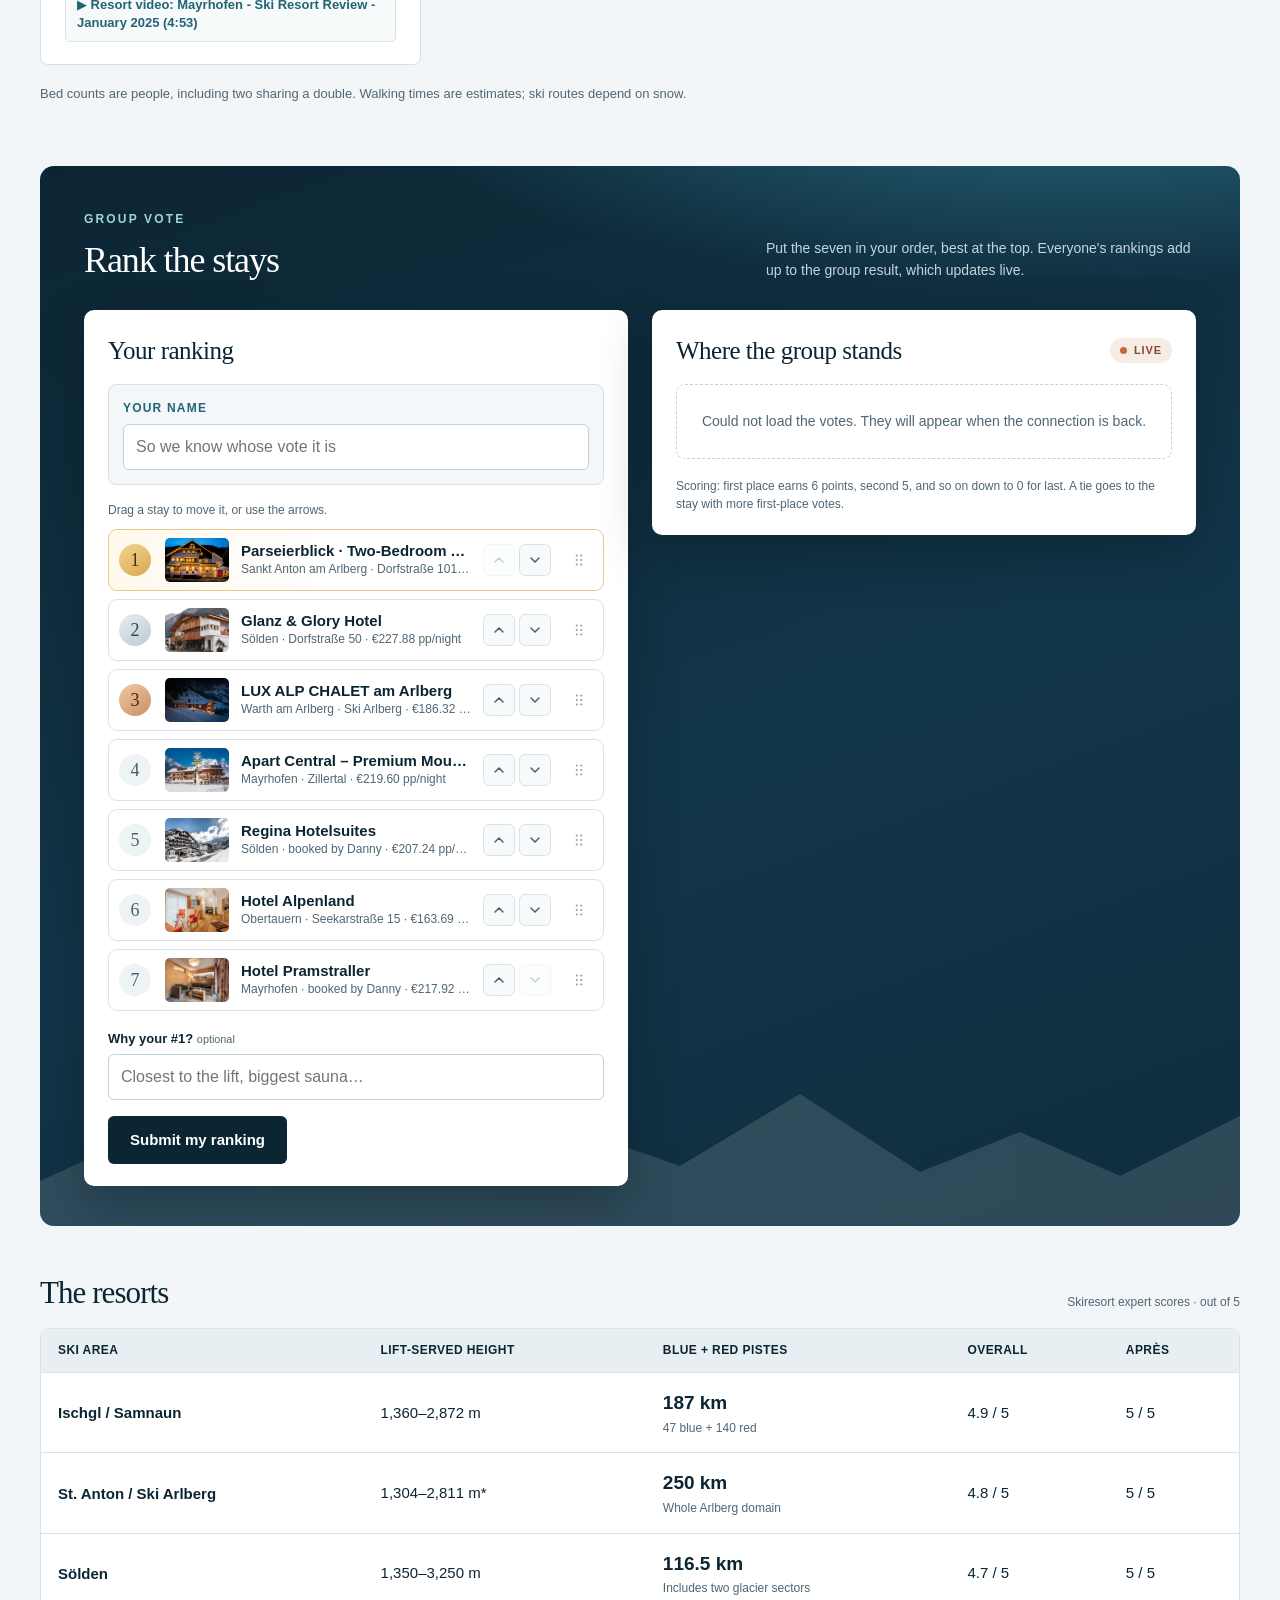
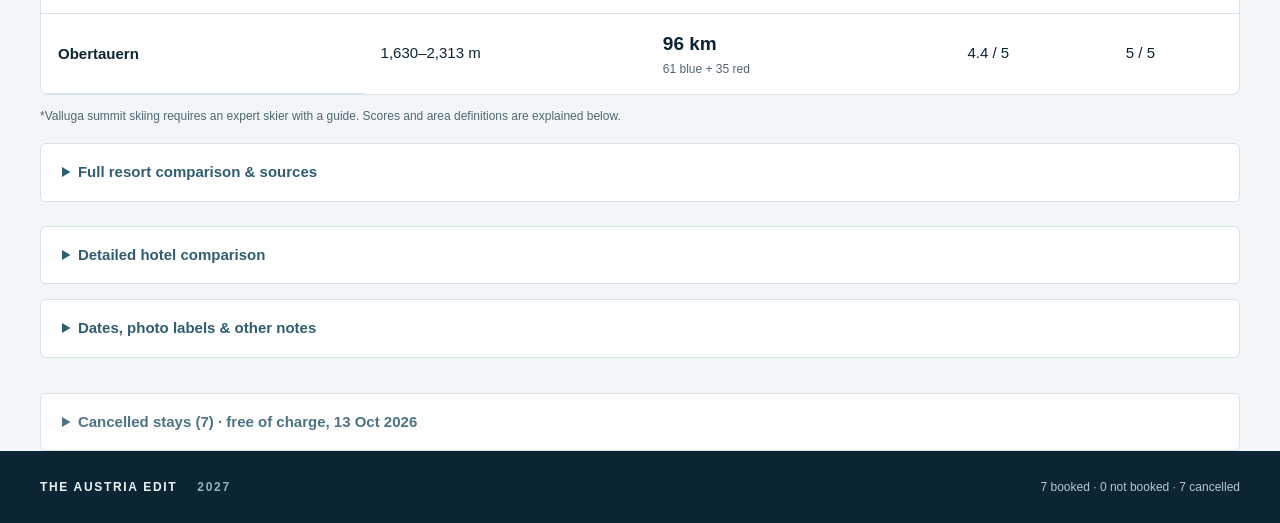
==== commit 2d1a9174: "Add a live group vote to the booked stays page Each person drags the active stays into their own ord" ====
--- a/booked/index.html
+++ b/booked/index.html
@@ -6,19 +6,20 @@
   <meta name="description" content="Seven booked stays and seven cancelled stays; four resorts compared: rooms, real costs, altitude, pistes, spas and après-ski.">
   <meta name="robots" content="noindex, nofollow">
   <meta name="theme-color" content="#0c2533"><link rel="icon" type="image/svg+xml" href="favicon.svg">
-  <link rel="stylesheet" href="style.css">
+  <link rel="stylesheet" href="style.css"><link rel="stylesheet" href="vote.css">
 </head>
 <body>
 <a class="skip" href="#stays">Skip to stays</a>
 <header class="masthead"><div class="wrap masthead-inner"><a href="#" class="wordmark" aria-label="Austria winter 2027 home">A<span class="wordmark-line"></span><span>THE AUSTRIA EDIT<br><small>WINTER 2027</small></span></a><span class="private-label">Trip comparison</span></div></header>
 <main>
 <section class="intro wrap"><div><div class="eyebrow">AUSTRIAN ALPS · JANUARY 2027</div><h1>The ski shortlist</h1></div><div class="intro-aside"><p>5–7 nights · January 2027</p><div class="snapshot">7 booked · 0 not booked · 7 cancelled · Prices in EUR</div></div></section>
-<nav class="jump-nav wrap" aria-label="Comparison sections"><a href="#stays">The stays</a><a href="#resorts">The resorts</a><a href="#compare">Comparison table</a></nav>
+<nav class="jump-nav wrap" aria-label="Comparison sections"><a href="#stays">The stays</a><a href="#vote">Group vote</a><a href="#resorts">The resorts</a><a href="#compare">Comparison table</a></nav>
 <section class="workspace wrap" id="stays" aria-labelledby="stays-heading">
 <div class="section-head"><h2 id="stays-heading">The stays</h2><a href="#compare" class="text-link">Compare table</a></div>
 <div class="filter-row"><div class="filters" role="group" aria-label="Filter by travel dates"><button type="button" class="filter active" data-date="all" aria-pressed="true">All active <span>7</span></button><button type="button" class="filter" data-date="early" aria-pressed="false">10–17 January <span>0</span></button><button type="button" class="filter" data-date="late" aria-pressed="false">24–29/31 January <span>7</span></button></div><p class="result-count" id="result-count" aria-live="polite">7 booked · 0 not booked · 7 cancelled</p></div>
 <div class="stays-grid" id="cards"></div><p class="quick-legend">Bed counts are people, including two sharing a double. Walking times are estimates; ski routes depend on snow.</p>
 </section>
+<section class="vote wrap" id="vote" aria-labelledby="vote-heading"><noscript><p>The group vote needs JavaScript.</p></noscript></section>
 <section class="resorts wrap" id="resorts" aria-labelledby="resorts-heading"><div class="section-head"><h2 id="resorts-heading">The resorts</h2><span class="compact-note">Skiresort expert scores · out of 5</span></div><div class="table-scroll" tabindex="0" role="region" aria-label="Compact resort comparison, scroll horizontally"><table class="compact-resort-table"><caption class="sr-only">Main differences between the four ski areas</caption><thead><tr><th scope="col">Ski area</th><th scope="col">Lift-served height</th><th scope="col">Blue + red pistes</th><th scope="col">Overall</th><th scope="col">Après</th></tr></thead><tbody><tr><th scope="row">Ischgl / Samnaun</th><td>1,360–2,872 m</td><td><strong>187 km</strong><small>47 blue + 140 red</small></td><td>4.9 / 5</td><td>5 / 5</td></tr><tr><th scope="row">St. Anton / Ski Arlberg</th><td>1,304–2,811 m*</td><td><strong>250 km</strong><small>Whole Arlberg domain</small></td><td>4.8 / 5</td><td>5 / 5</td></tr><tr><th scope="row">Sölden</th><td>1,350–3,250 m</td><td><strong>116.5 km</strong><small>Includes two glacier sectors</small></td><td>4.7 / 5</td><td>5 / 5</td></tr><tr><th scope="row">Obertauern</th><td>1,630–2,313 m</td><td><strong>96 km</strong><small>61 blue + 35 red</small></td><td>4.4 / 5</td><td>5 / 5</td></tr></tbody></table></div><p class="compact-footnote">*Valluga summit skiing requires an expert skier with a guide. Scores and area definitions are explained below.</p><details class="page-disclosure resort-disclosure"><summary>Full resort comparison & sources</summary><p class="mobile-scroll-hint">Scroll sideways to compare all four resorts.</p>
 <div class="table-scroll" tabindex="0" role="region" aria-label="Resort comparison, horizontally scrollable"><table class="resort-scorecard"><caption class="sr-only">Four ski destinations compared (7 booked stays remain, all within 24–31 Jan) using consistent sources</caption><thead><tr><th scope="col">The mountain</th><th scope="col">Ischgl<small>Silvretta Arena · Ischgl / Samnaun<br>10–16 Jan stay cancelled</small></th><th scope="col">St. Anton<small>Whole Ski Arlberg domain<br>24–31 Jan booked week (10–17 Jan cancelled)</small></th><th scope="col">Sölden<small>Including Rettenbach &amp; Tiefenbach glaciers<br>24–31 Jan booked week (10–17 Jan cancelled)</small></th><th scope="col">Obertauern<small>Connected Obertauern / Tauernrunde<br>24–31 Jan Alpenland booked (other stays cancelled)</small></th></tr></thead><tbody><tr class=""><th scope="row">Village elevation</th><td><strong>1,377 m</strong></td><td><strong>1,304 m</strong></td><td><strong>1,368 m</strong></td><td><strong>1,740 m</strong></td></tr><tr class=""><th scope="row">Lift-served altitude¹</th><td><strong>1,360–2,872 m</strong></td><td><strong>1,304–2,811 m</strong><small>Valluga summit restriction¹</small></td><td><strong>1,350–3,250 m</strong><small>Excludes 3,340 m viewpoint¹</small></td><td><strong>1,630–2,313 m</strong></td></tr><tr class="terrain-row"><th scope="row">Blue + red pistes</th><td><strong>187 km</strong><small>47 blue + 140 red</small><div class="terrain-bar" aria-label="47 km blue, 140 km red, 52 km black"><span class="blue" style="width:19.67%"></span><span class="red" style="width:58.58%"></span><span class="black" style="width:21.76%"></span></div></td><td><strong>250 km</strong><small>130 blue + 120 red</small><div class="terrain-bar" aria-label="130 km blue, 120 km red, 49.7 km black"><span class="blue" style="width:43.38%"></span><span class="red" style="width:40.04%"></span><span class="black" style="width:16.58%"></span></div></td><td><strong>116.5 km</strong><small>76.4 blue + 40.1 red</small><div class="terrain-bar" aria-label="76.4 km blue, 40.1 km red, 29.2 km black"><span class="blue" style="width:52.44%"></span><span class="red" style="width:27.52%"></span><span class="black" style="width:20.04%"></span></div></td><td><strong>96 km</strong><small>61 blue + 35 red</small><div class="terrain-bar" aria-label="61 km blue, 35 km red, 4 km black"><span class="blue" style="width:61.00%"></span><span class="red" style="width:35.00%"></span><span class="black" style="width:4.00%"></span></div></td></tr><tr class=""><th scope="row">Total groomed pistes²</th><td><strong>239 km</strong><small>52 km black</small></td><td><strong>300 km</strong><small>49.7 km black · total rounded</small></td><td><strong>145.7 km</strong><small>29.2 km black</small></td><td><strong>100 km</strong><small>4 km black</small></td></tr><tr class=""><th scope="row">Lifts · Skiresort basis</th><td>45</td><td>85</td><td>31</td><td>26</td></tr><tr class=""><th scope="row">Glacier skiing</th><td>No</td><td>No</td><td>Yes · 2 glacier sectors</td><td>No</td></tr><tr class=""><th scope="row">Overall resort rating³</th><td><a href="https://www.skiresort.com/en/ski-resort/ischgl-samnaun-silvretta-arena/test-report/" target="_blank" rel="noopener"><strong class="rating-number">4.9</strong><span class="rating-scale">/ 5</span></a><small>Test: 28 Nov 2025</small></td><td><a href="https://www.skiresort.com/en/ski-resort/st-anton-st-christoph-stuben-lech-zuers-warth-schroecken-ski-arlberg/test-report/" target="_blank" rel="noopener"><strong class="rating-number">4.8</strong><span class="rating-scale">/ 5</span></a><small>Test: 18 Dec 2021</small></td><td><a href="https://www.skiresort.com/en/ski-resort/soelden/test-report/" target="_blank" rel="noopener"><strong class="rating-number">4.7</strong><span class="rating-scale">/ 5</span></a><small>Test: 20 Nov 2025</small></td><td><a href="https://www.skiresort.com/en/ski-resort/obertauern/test-report/" target="_blank" rel="noopener"><strong class="rating-number">4.4</strong><span class="rating-scale">/ 5</span></a><small>Test: 30 Dec 2019</small></td></tr><tr class=""><th scope="row">Après-ski rating³</th><td><a href="https://www.skiresort.com/en/ski-resort/ischgl-samnaun-silvretta-arena/test-result/apres-ski/" target="_blank" rel="noopener"><strong class="rating-number">5</strong><span class="rating-scale">/ 5</span></a><small>Skiresort expert score</small></td><td><a href="https://www.skiresort.com/en/ski-resort/st-anton-st-christoph-stuben-lech-zuers-warth-schroecken-ski-arlberg/test-result/apres-ski/" target="_blank" rel="noopener"><strong class="rating-number">5</strong><span class="rating-scale">/ 5</span></a><small>Skiresort expert score</small></td><td><a href="https://www.skiresort.com/en/ski-resort/soelden/test-result/apres-ski/" target="_blank" rel="noopener"><strong class="rating-number">5</strong><span class="rating-scale">/ 5</span></a><small>Skiresort expert score</small></td><td><a href="https://www.skiresort.com/en/ski-resort/obertauern/test-result/apres-ski/" target="_blank" rel="noopener"><strong class="rating-number">5</strong><span class="rating-scale">/ 5</span></a><small>Skiresort expert score</small></td></tr></tbody></table></div>
 <div class="piste-legend" aria-label="Piste colours"><span><i></i>Blue</span><span class="red"><i></i>Red</span><span class="black"><i></i>Black</span></div>
@@ -32,5 +33,5 @@
 </main>
 <footer><div class="wrap footer-inner"><span class="footer-title">THE AUSTRIA EDIT <span>2027</span></span><span>7 booked · 0 not booked · 7 cancelled</span></div></footer>
 <dialog id="stay-dialog" aria-labelledby="dialog-title"><div class="dialog-top"><span id="dialog-location"></span><button type="button" class="close-button" id="close-dialog" aria-label="Close stay details">Close <span aria-hidden="true">×</span></button></div><div id="dialog-content"></div></dialog>
-<script src="data.js"></script><script src="app.js"></script>
+<script src="data.js"></script><script src="app.js"></script><script src="vote.js"></script>
 </body></html>
--- a/booked/vote.css
+++ b/booked/vote.css
@@ -0,0 +1,122 @@
+/* Group vote section (vote.js) */
+.vote [hidden]{display:none!important}
+.vote{margin-top:62px;padding:44px 44px 40px;border-radius:14px;color:#fff;background:radial-gradient(1200px 380px at 85% -10%,#2b6f84 0%,transparent 60%),linear-gradient(160deg,#0c2533 0%,#123649 55%,#0f2d3e 100%);position:relative;overflow:hidden;isolation:isolate}
+.vote:before{content:'';position:absolute;inset:auto 0 0 0;height:140px;z-index:-1;opacity:.13;background:url("data:image/svg+xml,%3Csvg xmlns='http://www.w3.org/2000/svg' viewBox='0 0 1200 140' preserveAspectRatio='none'%3E%3Cpath d='M0 140 L0 95 L120 40 L210 88 L330 18 L450 92 L560 52 L640 80 L760 8 L880 86 L980 46 L1080 90 L1200 30 L1200 140Z' fill='%23fff'/%3E%3C/svg%3E") bottom/100% 100% no-repeat}
+.vote .eyebrow{color:#9fd3dd}
+.vote-head{align-items:flex-end;margin-bottom:28px}
+.vote-head h2{font:400 36px/1.15 Georgia,serif;letter-spacing:-.03em;margin:0;color:#fff}
+.vote-sub{max-width:430px;margin:0;font-size:14px;line-height:1.55;color:#c3d6dd}
+.vote-grid{display:grid;grid-template-columns:minmax(0,1fr) minmax(0,1fr);gap:24px;align-items:start}
+.vote-card{background:#fff;color:var(--ink);border-radius:10px;padding:24px 24px 22px;box-shadow:0 18px 50px #02121c55;position:relative}
+.vote-card-head{display:flex;align-items:center;justify-content:space-between;gap:12px;margin-bottom:16px;min-height:34px}
+.vote-card h3{font:400 25px/1.2 Georgia,serif;letter-spacing:-.02em;margin:0}
+.voter-line{display:flex;align-items:center;gap:8px;font-size:13px;color:var(--muted)}
+.voter-line strong{color:var(--ink)}
+.link-button{background:none;border:0;padding:4px 0;color:var(--accent);font-size:13px;text-decoration:underline;text-underline-offset:3px}
+.voter-dot{display:inline-grid;place-items:center;width:28px;height:28px;border-radius:50%;background:var(--c);color:#fff;font-size:11px;font-weight:700;letter-spacing:.02em;flex:none;border:2px solid #fff;box-shadow:0 0 0 1px #0c253318}
+.voter-dot.is-me{box-shadow:0 0 0 2px var(--warm)}
+.name-box{margin-bottom:16px;padding:14px;border-radius:8px;background:#f3f7f9;border:1px solid var(--line)}
+.name-box label{display:block;font-size:12px;font-weight:700;letter-spacing:.1em;text-transform:uppercase;color:var(--accent);margin-bottom:7px}
+.name-box input,.note-field input{width:100%;min-height:44px;padding:10px 12px;border:1px solid #c3d2d9;border-radius:6px;font:inherit;font-size:16px;color:var(--ink);background:#fff}
+.name-box input:focus,.note-field input:focus{outline:none;border-color:var(--accent);box-shadow:0 0 0 3px #22647633}
+.pick-name{display:flex;flex-wrap:wrap;align-items:center;gap:6px;margin-top:11px;font-size:12px;color:var(--muted)}
+.pick-name>span{width:100%;margin-bottom:2px}
+.name-chip{display:inline-flex;align-items:center;gap:6px;padding:3px 10px 3px 3px;border:1px solid var(--line);border-radius:999px;background:#fff;font-size:13px;color:var(--ink)}
+.name-chip .voter-dot{width:22px;height:22px;font-size:9px;border-width:1px}
+.name-chip:hover{border-color:var(--accent);background:#eef6f8}
+.rank-hint{font-size:12px;color:var(--muted);margin:0 0 10px}
+.rank-list{list-style:none;margin:0;padding:0;display:grid;gap:8px;user-select:none;-webkit-user-select:none}
+.rank-item{display:grid;grid-template-columns:34px 64px minmax(0,1fr) auto 34px;align-items:center;gap:12px;padding:8px 6px 8px 10px;border:1px solid var(--line);border-radius:9px;background:#fff;cursor:grab;transition:box-shadow .2s,border-color .2s,background .2s;position:relative}
+.rank-item:hover{border-color:#b6cad2}
+.rank-item.dragging{z-index:5;cursor:grabbing;border-color:var(--accent);box-shadow:0 16px 36px #0c25333d;background:#fbfdfe;transition:none}
+.is-dragging .rank-item:not(.dragging){transition:none}
+.rank-num{display:grid;place-items:center;width:32px;height:32px;border-radius:50%;background:#eef3f6;color:#46606e;font:400 18px/1 Georgia,serif}
+.rank-item.r1 .rank-num{background:linear-gradient(145deg,#f3d595,#d9a64e);color:#4a3000}
+.rank-item.r2 .rank-num{background:linear-gradient(145deg,#e8eef1,#bccbd2);color:#2c4552}
+.rank-item.r3 .rank-num{background:linear-gradient(145deg,#efc9a8,#c98f62);color:#4a2808}
+.rank-item.r1{border-color:#e7c98a;background:linear-gradient(90deg,#fff9ec,#fff 45%)}
+.rank-item img,.result-row img,.thumb-blank{width:64px;height:44px;border-radius:5px;object-fit:cover;background:#dce7ec;pointer-events:none}
+.rank-text{min-width:0}
+.rank-text strong{display:block;font-size:15px;line-height:1.3;font-weight:600;white-space:nowrap;overflow:hidden;text-overflow:ellipsis}
+.rank-text small{display:block;font-size:12px;color:var(--muted);white-space:nowrap;overflow:hidden;text-overflow:ellipsis}
+.rank-move{display:flex;gap:4px}
+.rank-move button,.rank-handle{display:grid;place-items:center;width:32px;height:32px;padding:0;border:1px solid var(--line);border-radius:6px;background:#f7fafb;color:#46606e}
+.rank-move button:hover:not(:disabled){background:#e6f0f3;color:var(--ink)}
+.rank-move button:disabled{opacity:.3;cursor:default}
+.rank-move svg{width:16px;height:16px;fill:none;stroke:currentColor;stroke-width:2.2;stroke-linecap:round;stroke-linejoin:round}
+.rank-handle{border:0;background:none;cursor:grab;touch-action:none;color:#8aa0ab}
+.rank-handle svg{width:18px;height:18px;fill:currentColor}
+.new-stays{margin:12px 0 0;padding:10px 12px;border-radius:6px;background:#fff4dc;border:1px solid #e3c27b;color:#6c4400;font-size:13px}
+.note-field{display:block;margin-top:18px}
+.note-field>span{display:block;font-size:13px;font-weight:600;margin-bottom:6px}
+.note-field small{font-weight:400;color:var(--muted)}
+.ballot-actions{display:flex;align-items:center;gap:14px;flex-wrap:wrap;margin-top:16px}
+.vote-submit{min-height:48px;padding:12px 22px;border:0;border-radius:6px;background:var(--ink);color:#fff;font-size:15px;font-weight:700;transition:background .2s,transform .1s}
+.vote-submit:hover:not(:disabled){background:var(--accent)}
+.vote-submit:active:not(:disabled){transform:scale(.97)}
+.vote-submit:disabled{cursor:default;opacity:.55}
+.vote-submit.is-saved{opacity:1;background:#e3f1ec;color:#245c43}
+.vote-submit.is-saved:before{content:'✓ '}
+.vote-status{font-size:13px;color:var(--muted)}
+.vote-status.is-warn{color:#956015}
+.vote-withdraw{display:block;margin-top:10px;padding:4px 0;border:0;background:none;color:#8d492e;font-size:12px;text-decoration:underline;text-underline-offset:3px}
+.shake{animation:shake .4s}
+@keyframes shake{20%,60%{transform:translateX(-5px)}40%,80%{transform:translateX(5px)}}
+
+.live-pill{display:inline-flex;align-items:center;gap:7px;padding:4px 10px;border-radius:999px;background:#e5f4ee;color:#245c43;font-size:11px;font-weight:700;letter-spacing:.08em;text-transform:uppercase}
+.live-pill span{width:7px;height:7px;border-radius:50%;background:#2f9e6a;animation:pulse 1.8s infinite}
+.live-pill.is-off{background:#f4ece5;color:#8d492e}.live-pill.is-off span{background:#c06a3b;animation:none}
+@keyframes pulse{0%{box-shadow:0 0 0 0 #2f9e6a88}70%{box-shadow:0 0 0 7px #2f9e6a00}100%{box-shadow:0 0 0 0 #2f9e6a00}}
+.voter-row{display:flex;align-items:center;justify-content:space-between;gap:12px;margin:-4px 0 14px}
+.voter-row:empty{display:none}
+.voter-count{font-size:13px;color:var(--muted)}.voter-count strong{font-size:20px;color:var(--ink);margin-right:2px}
+.voter-dots{display:flex;flex-wrap:wrap;justify-content:flex-end}
+.voter-dots .voter-dot{margin-left:-6px}
+.voter-dots.mini .voter-dot{width:20px;height:20px;font-size:8px;border-width:1px;margin-left:-4px}
+.vote-toast{position:absolute;left:50%;top:14px;transform:translate(-50%,-12px);opacity:0;pointer-events:none;padding:8px 14px;border-radius:999px;background:var(--ink);color:#fff;font-size:13px;font-weight:600;white-space:nowrap;box-shadow:0 8px 24px #0c253340;transition:opacity .25s,transform .25s;z-index:3}
+.vote-toast.show{opacity:1;transform:translate(-50%,0)}
+.result-list{list-style:none;margin:0;padding:0;display:grid;gap:8px}
+.result-row{display:grid;grid-template-columns:34px 64px minmax(0,1fr);align-items:center;gap:12px;padding:10px 12px 10px 10px;border:1px solid var(--line);border-radius:9px;background:#fff}
+.result-row.is-leader{grid-template-columns:auto 64px minmax(0,1fr);border-color:#e7c98a;background:linear-gradient(100deg,#fff6e1,#fff 60%);box-shadow:0 6px 18px #d9a64e26}
+.result-place{display:grid;place-items:center;font:400 20px/1 Georgia,serif;color:#6b8290}
+.lead-badge{display:inline-block;padding:5px 8px;border-radius:4px;background:linear-gradient(145deg,#f3d595,#d9a64e);color:#4a3000;font:700 10px/1 Arial,sans-serif;letter-spacing:.08em;text-transform:uppercase}
+.result-main{min-width:0}
+.result-top{display:flex;align-items:baseline;justify-content:space-between;gap:10px}
+.result-name{padding:0;border:0;background:none;text-align:left;font-size:15px;font-weight:600;color:var(--ink);white-space:nowrap;overflow:hidden;text-overflow:ellipsis;min-width:0}
+.result-name:hover{text-decoration:underline;text-underline-offset:3px}
+.result-pts{font-size:12px;color:var(--muted);white-space:nowrap}.result-pts strong{font-size:16px;color:var(--ink)}
+.result-bar{height:8px;margin:7px 0 6px;border-radius:99px;background:#edf2f5;overflow:hidden}
+.result-bar span{display:block;height:100%;width:0;border-radius:inherit;background:linear-gradient(90deg,#226476,#3e9bb1);transition:width .8s cubic-bezier(.2,.7,.3,1)}
+.is-leader .result-bar span{background:linear-gradient(90deg,#c98f2e,#ecc66f)}
+.result-meta{display:flex;flex-wrap:wrap;align-items:center;gap:4px 14px;font-size:12px;color:var(--muted)}
+.result-meta .firsts{display:inline-flex;align-items:center;gap:8px}
+.result-meta .voter-dots{padding-left:4px}
+.results-empty{margin:6px 0 0;padding:26px 18px;border:1px dashed #c3d2d9;border-radius:9px;text-align:center;color:var(--muted);font-size:14px}
+.vote-more{margin-top:16px;border-top:1px solid var(--line);padding-top:12px}
+.vote-more summary{cursor:pointer;font-size:14px;font-weight:600;color:var(--accent)}
+.matrix-scroll{overflow-x:auto;margin-top:10px}
+table.vote-matrix{min-width:0;width:100%;font-size:13px;border-collapse:separate;border-spacing:3px}
+.vote-matrix th,.vote-matrix td{padding:6px 4px;border:0;background:none;text-transform:none;letter-spacing:0;font-weight:400;vertical-align:middle}
+.vote-matrix thead th{font-size:11px;color:var(--muted);text-align:center;min-width:44px}
+.vote-matrix thead th:first-child{text-align:left}
+.vote-matrix thead th .voter-dot{display:grid;margin:0 auto 3px;width:24px;height:24px;font-size:9px}
+.vote-matrix thead th span:last-child{display:block;max-width:70px;margin:auto;overflow:hidden;text-overflow:ellipsis;white-space:nowrap}
+.vote-matrix tbody th{font-size:13px;white-space:nowrap;padding-right:10px;color:var(--ink)}
+.vote-matrix td{text-align:center;border-radius:5px;background:rgb(34 100 118/calc(.08 + var(--heat)*.82));color:#fff;font-weight:700}
+.vote-matrix td.none{background:#f2f5f7;color:#9aabb4;font-weight:400}
+.vote-matrix td span{color:#fff}
+.vote-matrix td.light span{color:var(--ink)}
+.vote-notes h4{margin:18px 0 8px;font-size:13px;letter-spacing:.08em;text-transform:uppercase;color:var(--accent)}
+.vote-notes ul{list-style:none;margin:0;padding:0;display:grid;gap:10px}
+.vote-notes li{display:flex;gap:10px;align-items:flex-start}
+.vote-notes p{margin:0;font:italic 15px/1.45 Georgia,serif}
+.vote-notes small{font-size:12px;color:var(--muted)}
+.vote-scoring{margin:18px 0 0;font-size:12px;color:var(--muted);line-height:1.5}
+.group-chip{display:inline-block;align-self:flex-start;width:fit-content;margin:8px 0 0;padding:4px 9px;border-radius:999px;background:#e8f1f4;color:var(--accent);font-size:12px;font-weight:700;text-decoration:none}
+.group-chip.is-top{background:linear-gradient(145deg,#f7e2b0,#e6bc74);color:#4a3000}
+.group-chip:hover{filter:brightness(.96)}
+.snowflake{position:fixed;z-index:1000;pointer-events:none;color:#9fd3dd;text-shadow:0 0 6px #fff}
+@media(max-width:1120px){.vote-grid{grid-template-columns:1fr}.vote-head{display:block}.vote-sub{margin-top:12px}}
+@media(max-width:620px){.vote{margin-top:42px;padding:28px 12px 22px;border-radius:10px;width:calc(100% - 16px)}.vote-head{padding:0 6px}.vote-head h2{font-size:31px}.vote-card{padding:18px 12px 16px}.vote-card h3{font-size:22px}.vote-card-head{flex-wrap:wrap}.rank-item{grid-template-columns:28px 40px minmax(0,1fr) auto 28px;gap:8px;padding:7px 2px 7px 7px}.rank-move{flex-direction:column;gap:3px}.rank-move button{width:30px!important;height:22px!important}.rank-text strong{white-space:normal;display:-webkit-box;-webkit-line-clamp:2;-webkit-box-orient:vertical;line-height:1.25}.rank-num{width:28px;height:28px;font-size:16px}.rank-item img,.thumb-blank{width:40px;height:32px}.result-row img{width:46px;height:34px}.rank-handle{width:28px}.rank-text strong{font-size:14px}.result-row{grid-template-columns:28px 46px minmax(0,1fr);gap:9px;padding:9px 8px}.result-row.is-leader{grid-template-columns:28px 46px minmax(0,1fr)}.lead-badge{writing-mode:vertical-rl;transform:rotate(180deg);padding:6px 4px}.vote-toast{white-space:normal;width:max-content;max-width:90%;text-align:center}}
+@media(prefers-reduced-motion:reduce){.live-pill span{animation:none}.result-bar span{transition:none}}
+@media print{.vote{display:none}}
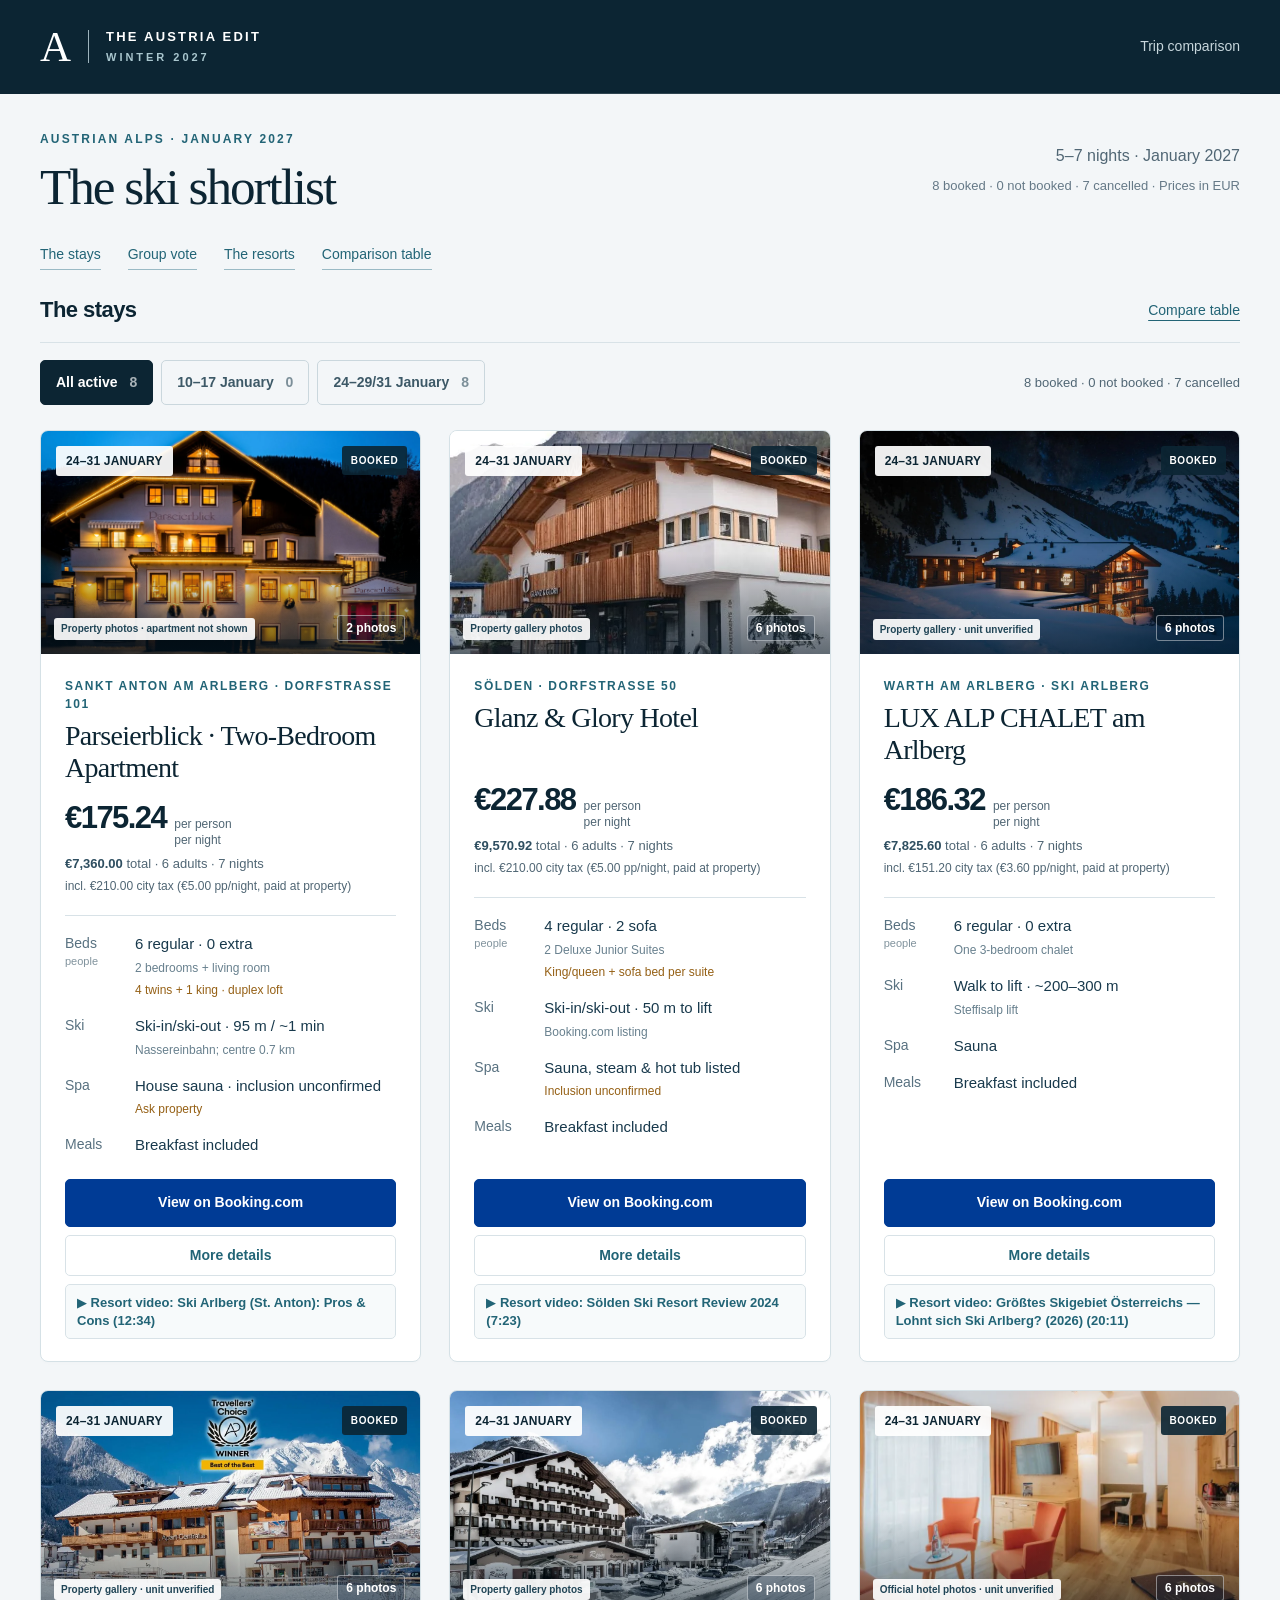
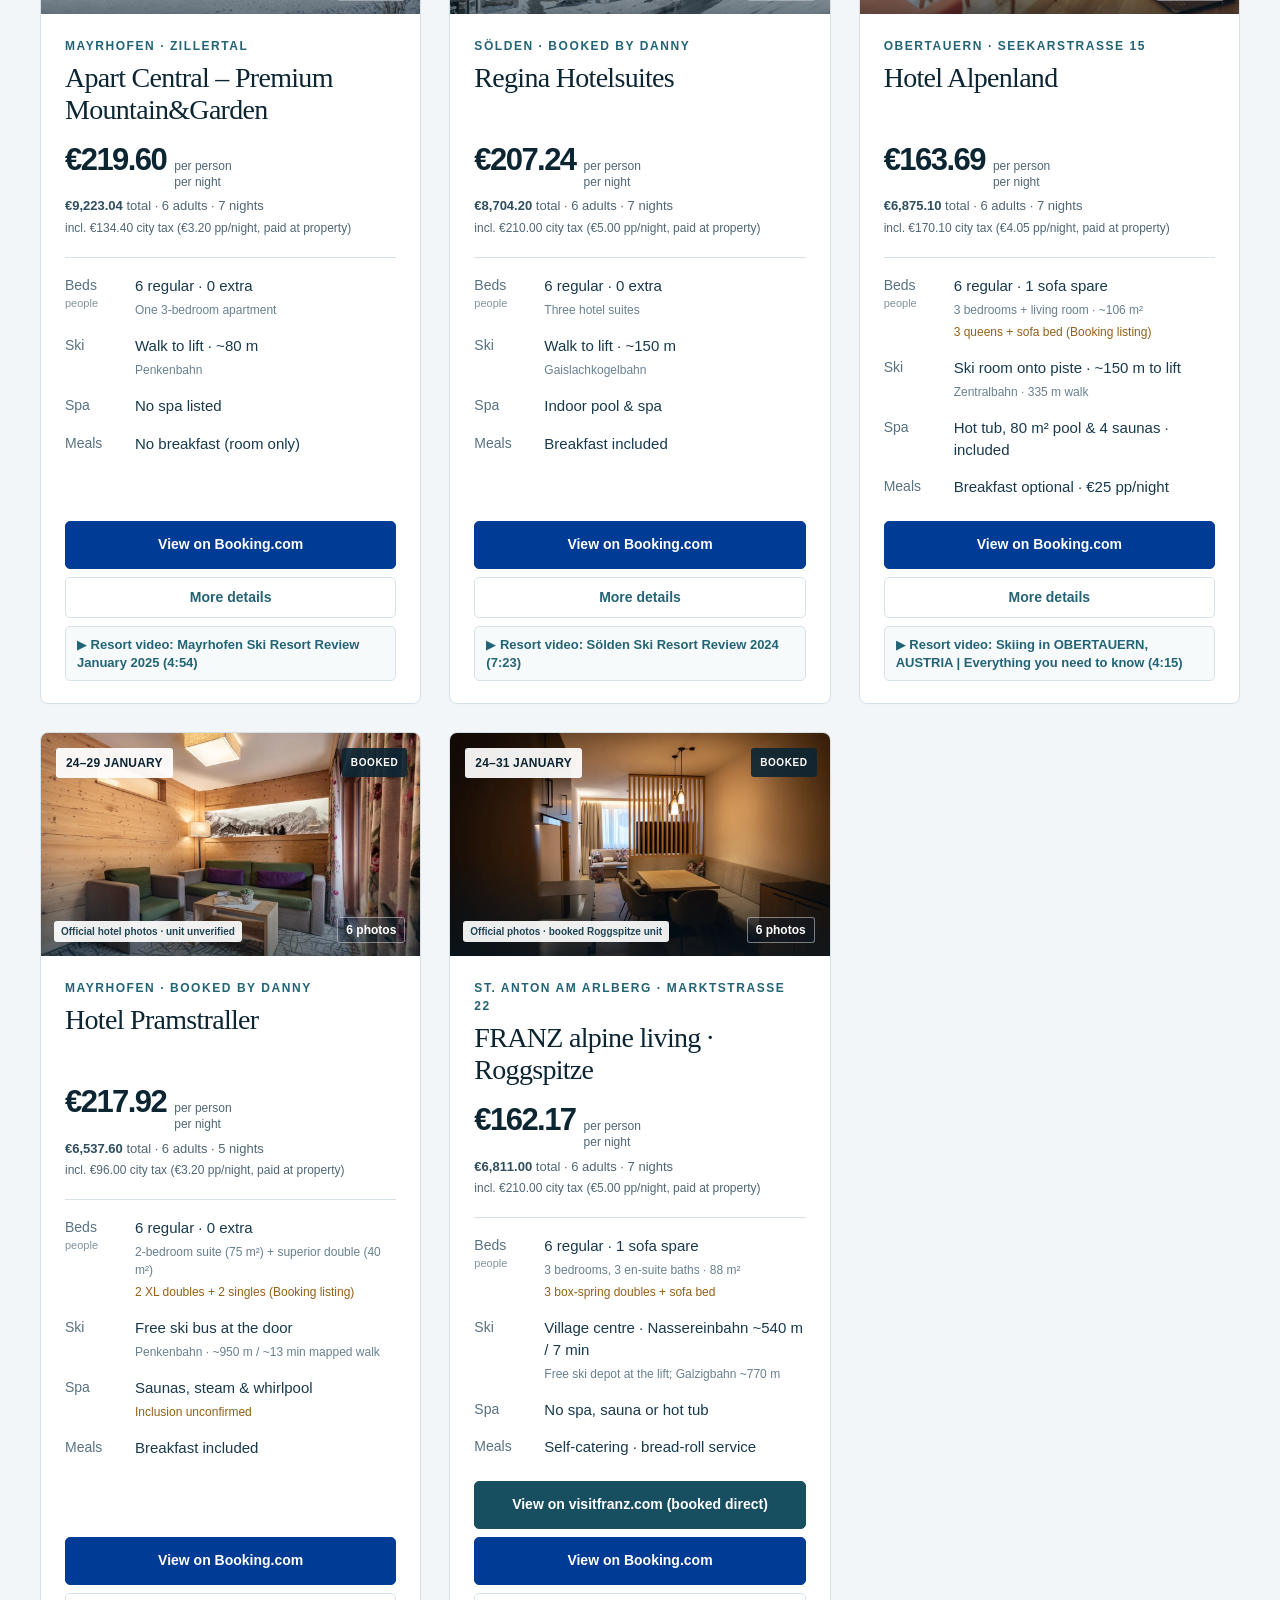
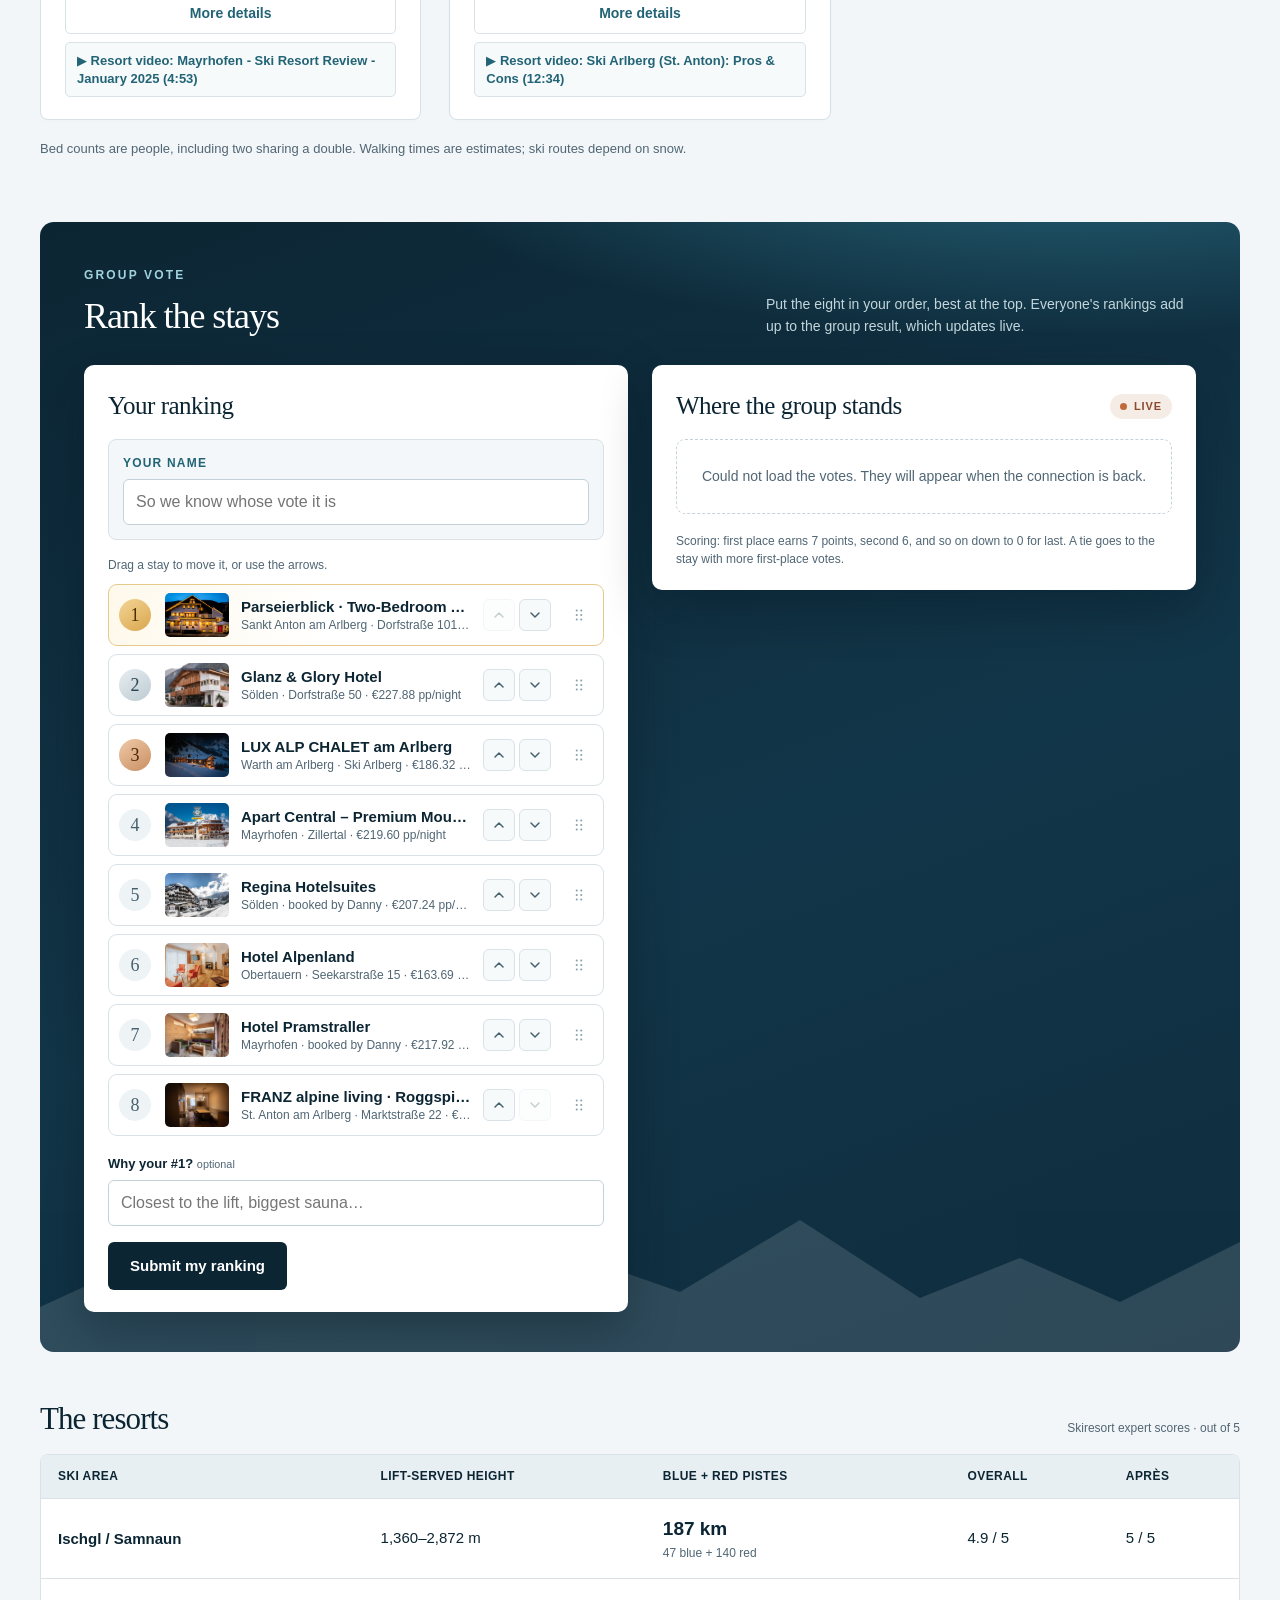
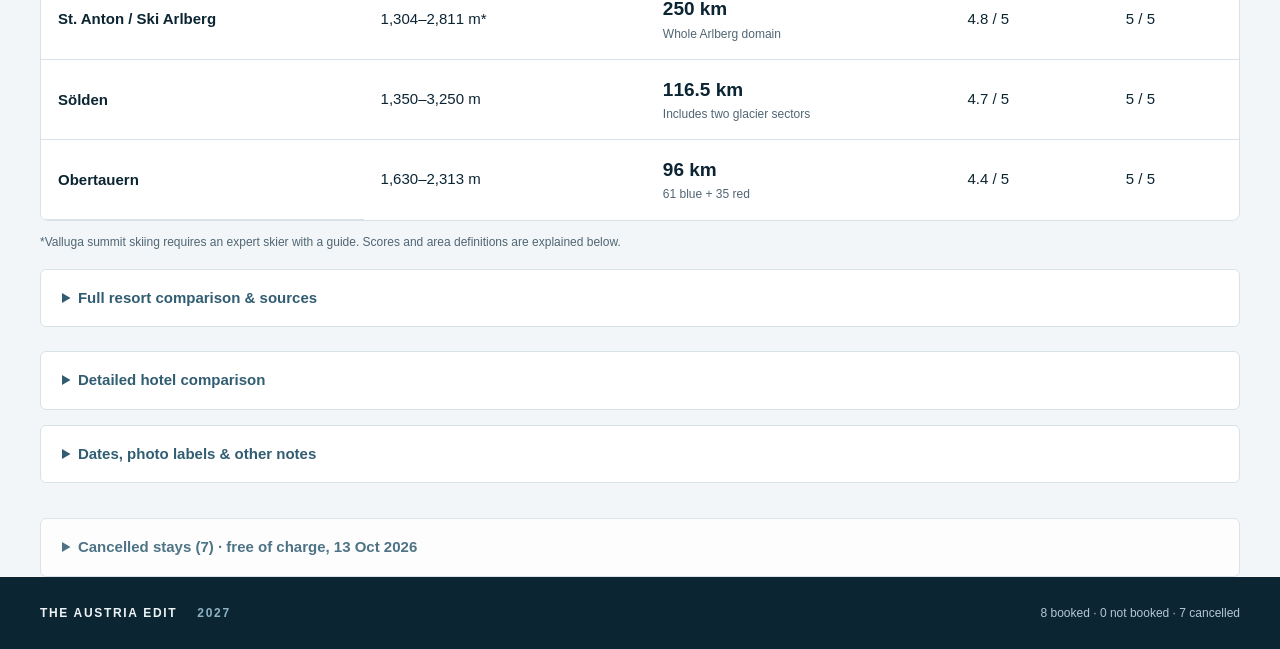
==== commit 076f1242: "Add FRANZ alpine living Roggspitze, St. Anton (24–31 Jan, booked direct) to booked stays" ====
--- a/booked/index.html
+++ b/booked/index.html
@@ -3,7 +3,7 @@
 <head>
   <meta charset="utf-8"><meta name="viewport" content="width=device-width,initial-scale=1">
   <title>Austria · Winter 2027</title>
-  <meta name="description" content="Seven booked stays and seven cancelled stays; four resorts compared: rooms, real costs, altitude, pistes, spas and après-ski.">
+  <meta name="description" content="Eight booked stays and seven cancelled stays; four resorts compared: rooms, real costs, altitude, pistes, spas and après-ski.">
   <meta name="robots" content="noindex, nofollow">
   <meta name="theme-color" content="#0c2533"><link rel="icon" type="image/svg+xml" href="favicon.svg">
   <link rel="stylesheet" href="style.css"><link rel="stylesheet" href="vote.css">
@@ -12,26 +12,26 @@
 <a class="skip" href="#stays">Skip to stays</a>
 <header class="masthead"><div class="wrap masthead-inner"><a href="#" class="wordmark" aria-label="Austria winter 2027 home">A<span class="wordmark-line"></span><span>THE AUSTRIA EDIT<br><small>WINTER 2027</small></span></a><span class="private-label">Trip comparison</span></div></header>
 <main>
-<section class="intro wrap"><div><div class="eyebrow">AUSTRIAN ALPS · JANUARY 2027</div><h1>The ski shortlist</h1></div><div class="intro-aside"><p>5–7 nights · January 2027</p><div class="snapshot">7 booked · 0 not booked · 7 cancelled · Prices in EUR</div></div></section>
+<section class="intro wrap"><div><div class="eyebrow">AUSTRIAN ALPS · JANUARY 2027</div><h1>The ski shortlist</h1></div><div class="intro-aside"><p>5–7 nights · January 2027</p><div class="snapshot">8 booked · 0 not booked · 7 cancelled · Prices in EUR</div></div></section>
 <nav class="jump-nav wrap" aria-label="Comparison sections"><a href="#stays">The stays</a><a href="#vote">Group vote</a><a href="#resorts">The resorts</a><a href="#compare">Comparison table</a></nav>
 <section class="workspace wrap" id="stays" aria-labelledby="stays-heading">
 <div class="section-head"><h2 id="stays-heading">The stays</h2><a href="#compare" class="text-link">Compare table</a></div>
-<div class="filter-row"><div class="filters" role="group" aria-label="Filter by travel dates"><button type="button" class="filter active" data-date="all" aria-pressed="true">All active <span>7</span></button><button type="button" class="filter" data-date="early" aria-pressed="false">10–17 January <span>0</span></button><button type="button" class="filter" data-date="late" aria-pressed="false">24–29/31 January <span>7</span></button></div><p class="result-count" id="result-count" aria-live="polite">7 booked · 0 not booked · 7 cancelled</p></div>
+<div class="filter-row"><div class="filters" role="group" aria-label="Filter by travel dates"><button type="button" class="filter active" data-date="all" aria-pressed="true">All active <span>8</span></button><button type="button" class="filter" data-date="early" aria-pressed="false">10–17 January <span>0</span></button><button type="button" class="filter" data-date="late" aria-pressed="false">24–29/31 January <span>8</span></button></div><p class="result-count" id="result-count" aria-live="polite">8 booked · 0 not booked · 7 cancelled</p></div>
 <div class="stays-grid" id="cards"></div><p class="quick-legend">Bed counts are people, including two sharing a double. Walking times are estimates; ski routes depend on snow.</p>
 </section>
 <section class="vote wrap" id="vote" aria-labelledby="vote-heading"><noscript><p>The group vote needs JavaScript.</p></noscript></section>
 <section class="resorts wrap" id="resorts" aria-labelledby="resorts-heading"><div class="section-head"><h2 id="resorts-heading">The resorts</h2><span class="compact-note">Skiresort expert scores · out of 5</span></div><div class="table-scroll" tabindex="0" role="region" aria-label="Compact resort comparison, scroll horizontally"><table class="compact-resort-table"><caption class="sr-only">Main differences between the four ski areas</caption><thead><tr><th scope="col">Ski area</th><th scope="col">Lift-served height</th><th scope="col">Blue + red pistes</th><th scope="col">Overall</th><th scope="col">Après</th></tr></thead><tbody><tr><th scope="row">Ischgl / Samnaun</th><td>1,360–2,872 m</td><td><strong>187 km</strong><small>47 blue + 140 red</small></td><td>4.9 / 5</td><td>5 / 5</td></tr><tr><th scope="row">St. Anton / Ski Arlberg</th><td>1,304–2,811 m*</td><td><strong>250 km</strong><small>Whole Arlberg domain</small></td><td>4.8 / 5</td><td>5 / 5</td></tr><tr><th scope="row">Sölden</th><td>1,350–3,250 m</td><td><strong>116.5 km</strong><small>Includes two glacier sectors</small></td><td>4.7 / 5</td><td>5 / 5</td></tr><tr><th scope="row">Obertauern</th><td>1,630–2,313 m</td><td><strong>96 km</strong><small>61 blue + 35 red</small></td><td>4.4 / 5</td><td>5 / 5</td></tr></tbody></table></div><p class="compact-footnote">*Valluga summit skiing requires an expert skier with a guide. Scores and area definitions are explained below.</p><details class="page-disclosure resort-disclosure"><summary>Full resort comparison & sources</summary><p class="mobile-scroll-hint">Scroll sideways to compare all four resorts.</p>
-<div class="table-scroll" tabindex="0" role="region" aria-label="Resort comparison, horizontally scrollable"><table class="resort-scorecard"><caption class="sr-only">Four ski destinations compared (7 booked stays remain, all within 24–31 Jan) using consistent sources</caption><thead><tr><th scope="col">The mountain</th><th scope="col">Ischgl<small>Silvretta Arena · Ischgl / Samnaun<br>10–16 Jan stay cancelled</small></th><th scope="col">St. Anton<small>Whole Ski Arlberg domain<br>24–31 Jan booked week (10–17 Jan cancelled)</small></th><th scope="col">Sölden<small>Including Rettenbach &amp; Tiefenbach glaciers<br>24–31 Jan booked week (10–17 Jan cancelled)</small></th><th scope="col">Obertauern<small>Connected Obertauern / Tauernrunde<br>24–31 Jan Alpenland booked (other stays cancelled)</small></th></tr></thead><tbody><tr class=""><th scope="row">Village elevation</th><td><strong>1,377 m</strong></td><td><strong>1,304 m</strong></td><td><strong>1,368 m</strong></td><td><strong>1,740 m</strong></td></tr><tr class=""><th scope="row">Lift-served altitude¹</th><td><strong>1,360–2,872 m</strong></td><td><strong>1,304–2,811 m</strong><small>Valluga summit restriction¹</small></td><td><strong>1,350–3,250 m</strong><small>Excludes 3,340 m viewpoint¹</small></td><td><strong>1,630–2,313 m</strong></td></tr><tr class="terrain-row"><th scope="row">Blue + red pistes</th><td><strong>187 km</strong><small>47 blue + 140 red</small><div class="terrain-bar" aria-label="47 km blue, 140 km red, 52 km black"><span class="blue" style="width:19.67%"></span><span class="red" style="width:58.58%"></span><span class="black" style="width:21.76%"></span></div></td><td><strong>250 km</strong><small>130 blue + 120 red</small><div class="terrain-bar" aria-label="130 km blue, 120 km red, 49.7 km black"><span class="blue" style="width:43.38%"></span><span class="red" style="width:40.04%"></span><span class="black" style="width:16.58%"></span></div></td><td><strong>116.5 km</strong><small>76.4 blue + 40.1 red</small><div class="terrain-bar" aria-label="76.4 km blue, 40.1 km red, 29.2 km black"><span class="blue" style="width:52.44%"></span><span class="red" style="width:27.52%"></span><span class="black" style="width:20.04%"></span></div></td><td><strong>96 km</strong><small>61 blue + 35 red</small><div class="terrain-bar" aria-label="61 km blue, 35 km red, 4 km black"><span class="blue" style="width:61.00%"></span><span class="red" style="width:35.00%"></span><span class="black" style="width:4.00%"></span></div></td></tr><tr class=""><th scope="row">Total groomed pistes²</th><td><strong>239 km</strong><small>52 km black</small></td><td><strong>300 km</strong><small>49.7 km black · total rounded</small></td><td><strong>145.7 km</strong><small>29.2 km black</small></td><td><strong>100 km</strong><small>4 km black</small></td></tr><tr class=""><th scope="row">Lifts · Skiresort basis</th><td>45</td><td>85</td><td>31</td><td>26</td></tr><tr class=""><th scope="row">Glacier skiing</th><td>No</td><td>No</td><td>Yes · 2 glacier sectors</td><td>No</td></tr><tr class=""><th scope="row">Overall resort rating³</th><td><a href="https://www.skiresort.com/en/ski-resort/ischgl-samnaun-silvretta-arena/test-report/" target="_blank" rel="noopener"><strong class="rating-number">4.9</strong><span class="rating-scale">/ 5</span></a><small>Test: 28 Nov 2025</small></td><td><a href="https://www.skiresort.com/en/ski-resort/st-anton-st-christoph-stuben-lech-zuers-warth-schroecken-ski-arlberg/test-report/" target="_blank" rel="noopener"><strong class="rating-number">4.8</strong><span class="rating-scale">/ 5</span></a><small>Test: 18 Dec 2021</small></td><td><a href="https://www.skiresort.com/en/ski-resort/soelden/test-report/" target="_blank" rel="noopener"><strong class="rating-number">4.7</strong><span class="rating-scale">/ 5</span></a><small>Test: 20 Nov 2025</small></td><td><a href="https://www.skiresort.com/en/ski-resort/obertauern/test-report/" target="_blank" rel="noopener"><strong class="rating-number">4.4</strong><span class="rating-scale">/ 5</span></a><small>Test: 30 Dec 2019</small></td></tr><tr class=""><th scope="row">Après-ski rating³</th><td><a href="https://www.skiresort.com/en/ski-resort/ischgl-samnaun-silvretta-arena/test-result/apres-ski/" target="_blank" rel="noopener"><strong class="rating-number">5</strong><span class="rating-scale">/ 5</span></a><small>Skiresort expert score</small></td><td><a href="https://www.skiresort.com/en/ski-resort/st-anton-st-christoph-stuben-lech-zuers-warth-schroecken-ski-arlberg/test-result/apres-ski/" target="_blank" rel="noopener"><strong class="rating-number">5</strong><span class="rating-scale">/ 5</span></a><small>Skiresort expert score</small></td><td><a href="https://www.skiresort.com/en/ski-resort/soelden/test-result/apres-ski/" target="_blank" rel="noopener"><strong class="rating-number">5</strong><span class="rating-scale">/ 5</span></a><small>Skiresort expert score</small></td><td><a href="https://www.skiresort.com/en/ski-resort/obertauern/test-result/apres-ski/" target="_blank" rel="noopener"><strong class="rating-number">5</strong><span class="rating-scale">/ 5</span></a><small>Skiresort expert score</small></td></tr></tbody></table></div>
+<div class="table-scroll" tabindex="0" role="region" aria-label="Resort comparison, horizontally scrollable"><table class="resort-scorecard"><caption class="sr-only">Four ski destinations compared (8 booked stays remain, all within 24–31 Jan) using consistent sources</caption><thead><tr><th scope="col">The mountain</th><th scope="col">Ischgl<small>Silvretta Arena · Ischgl / Samnaun<br>10–16 Jan stay cancelled</small></th><th scope="col">St. Anton<small>Whole Ski Arlberg domain<br>24–31 Jan: Parseierblick apartment &amp; FRANZ booked (10–17 Jan cancelled)</small></th><th scope="col">Sölden<small>Including Rettenbach &amp; Tiefenbach glaciers<br>24–31 Jan booked week (10–17 Jan cancelled)</small></th><th scope="col">Obertauern<small>Connected Obertauern / Tauernrunde<br>24–31 Jan Alpenland booked (other stays cancelled)</small></th></tr></thead><tbody><tr class=""><th scope="row">Village elevation</th><td><strong>1,377 m</strong></td><td><strong>1,304 m</strong></td><td><strong>1,368 m</strong></td><td><strong>1,740 m</strong></td></tr><tr class=""><th scope="row">Lift-served altitude¹</th><td><strong>1,360–2,872 m</strong></td><td><strong>1,304–2,811 m</strong><small>Valluga summit restriction¹</small></td><td><strong>1,350–3,250 m</strong><small>Excludes 3,340 m viewpoint¹</small></td><td><strong>1,630–2,313 m</strong></td></tr><tr class="terrain-row"><th scope="row">Blue + red pistes</th><td><strong>187 km</strong><small>47 blue + 140 red</small><div class="terrain-bar" aria-label="47 km blue, 140 km red, 52 km black"><span class="blue" style="width:19.67%"></span><span class="red" style="width:58.58%"></span><span class="black" style="width:21.76%"></span></div></td><td><strong>250 km</strong><small>130 blue + 120 red</small><div class="terrain-bar" aria-label="130 km blue, 120 km red, 49.7 km black"><span class="blue" style="width:43.38%"></span><span class="red" style="width:40.04%"></span><span class="black" style="width:16.58%"></span></div></td><td><strong>116.5 km</strong><small>76.4 blue + 40.1 red</small><div class="terrain-bar" aria-label="76.4 km blue, 40.1 km red, 29.2 km black"><span class="blue" style="width:52.44%"></span><span class="red" style="width:27.52%"></span><span class="black" style="width:20.04%"></span></div></td><td><strong>96 km</strong><small>61 blue + 35 red</small><div class="terrain-bar" aria-label="61 km blue, 35 km red, 4 km black"><span class="blue" style="width:61.00%"></span><span class="red" style="width:35.00%"></span><span class="black" style="width:4.00%"></span></div></td></tr><tr class=""><th scope="row">Total groomed pistes²</th><td><strong>239 km</strong><small>52 km black</small></td><td><strong>300 km</strong><small>49.7 km black · total rounded</small></td><td><strong>145.7 km</strong><small>29.2 km black</small></td><td><strong>100 km</strong><small>4 km black</small></td></tr><tr class=""><th scope="row">Lifts · Skiresort basis</th><td>45</td><td>85</td><td>31</td><td>26</td></tr><tr class=""><th scope="row">Glacier skiing</th><td>No</td><td>No</td><td>Yes · 2 glacier sectors</td><td>No</td></tr><tr class=""><th scope="row">Overall resort rating³</th><td><a href="https://www.skiresort.com/en/ski-resort/ischgl-samnaun-silvretta-arena/test-report/" target="_blank" rel="noopener"><strong class="rating-number">4.9</strong><span class="rating-scale">/ 5</span></a><small>Test: 28 Nov 2025</small></td><td><a href="https://www.skiresort.com/en/ski-resort/st-anton-st-christoph-stuben-lech-zuers-warth-schroecken-ski-arlberg/test-report/" target="_blank" rel="noopener"><strong class="rating-number">4.8</strong><span class="rating-scale">/ 5</span></a><small>Test: 18 Dec 2021</small></td><td><a href="https://www.skiresort.com/en/ski-resort/soelden/test-report/" target="_blank" rel="noopener"><strong class="rating-number">4.7</strong><span class="rating-scale">/ 5</span></a><small>Test: 20 Nov 2025</small></td><td><a href="https://www.skiresort.com/en/ski-resort/obertauern/test-report/" target="_blank" rel="noopener"><strong class="rating-number">4.4</strong><span class="rating-scale">/ 5</span></a><small>Test: 30 Dec 2019</small></td></tr><tr class=""><th scope="row">Après-ski rating³</th><td><a href="https://www.skiresort.com/en/ski-resort/ischgl-samnaun-silvretta-arena/test-result/apres-ski/" target="_blank" rel="noopener"><strong class="rating-number">5</strong><span class="rating-scale">/ 5</span></a><small>Skiresort expert score</small></td><td><a href="https://www.skiresort.com/en/ski-resort/st-anton-st-christoph-stuben-lech-zuers-warth-schroecken-ski-arlberg/test-result/apres-ski/" target="_blank" rel="noopener"><strong class="rating-number">5</strong><span class="rating-scale">/ 5</span></a><small>Skiresort expert score</small></td><td><a href="https://www.skiresort.com/en/ski-resort/soelden/test-result/apres-ski/" target="_blank" rel="noopener"><strong class="rating-number">5</strong><span class="rating-scale">/ 5</span></a><small>Skiresort expert score</small></td><td><a href="https://www.skiresort.com/en/ski-resort/obertauern/test-result/apres-ski/" target="_blank" rel="noopener"><strong class="rating-number">5</strong><span class="rating-scale">/ 5</span></a><small>Skiresort expert score</small></td></tr></tbody></table></div>
 <div class="piste-legend" aria-label="Piste colours"><span><i></i>Blue</span><span class="red"><i></i>Red</span><span class="black"><i></i>Black</span></div>
 <p class="resort-explain">¹ Village height and mountain height are different. Valluga at 2,811 m is lift-served, but skiing from its summit is restricted to proficient skiers with a guide, not an ordinary groomed descent. Sölden’s often-advertised 3,340 m includes a viewpoint reached on foot; the lift company gives skiing up to 3,250 m.</p>
 <p class="resort-explain">² Piste counts use Skiresort’s published breakdown consistently; ski routes and off-piste mileage are excluded. Current official totals sometimes differ (Ski Arlberg 301 km; Sölden 147 km). Sources and specific counting differences are under each resort.</p>
 <p class="resort-explain">³ Scores are Skiresort.info / Skiresort.com expert ratings out of 5, checked 5 October 2026. The test dates shown vary; these are not guest-review averages or forecasts for January 2027. All four receive 5/5 for après-ski, so the setting and trip home matter more than that tied score. Intermediate-fit summaries are editorial judgments based on the terrain and access facts.</p>
-<div class="resort-grid"><article class="resort-detail"><div class="resort-detail-head"><h3>Ischgl</h3><span class="week-label">10–16 Jan · cancelled</span></div><dl><div><dt>For intermediate skiers</dt><dd>Red-run cruising. With 140 km red versus 47 km blue, this is the strongest red-heavy choice for confident intermediates. The mileage spans Austria and Switzerland.</dd></div><div><dt>Snow & altitude</dt><dd>High terrain and extensive snowmaking (95% coverage listed by Skiresort). No glacier skiing. This supports reliability, not a guarantee that every run will open.</dd></div><div><dt>Après-ski & the return home</dt><dd>The party focus is Ischgl, including Trofana Alm and Kuhstall; Samnaun is quieter. NordOst is a village base, so plan the walk back rather than expecting piste-side accommodation.</dd></div><div><dt>From the cancelled stay</dt><dd>CANCELLED 13 Oct 2026 · <button data-open="nordost">NordOst</button> · €138.97 pp/night. Mapped walk: 550 m / about 8 minutes to Pardatschgratbahn; the hotel advertises about 6 minutes. No verified direct ski-in/out.</dd></div><div><dt>Getting there</dt><dd>Rail to Landeck-Zams, then bus 260 into the valley. The official site also lists Zurich and Munich airport transfer options.</dd></div></dl><details><summary>Sources, scope & counting notes</summary><ul><li>This is the connected cross-border Silvretta Arena, not all separate resorts on a wider Silvretta pass.</li><li>Skiresort reports 1,360–2,872 m; Ischgl tourism reports 1,377–2,872 m. The operator gives Pardatschgratbahn&#x27;s valley station as 1,365 m, showing why village and lowest lift elevations differ. Greitspitze has ordinary pistes from the summit.</li><li>Official Ischgl page lists 239 km total but 47 blue + 140 red + 47 black, which sums to 234. Use Skiresort&#x27;s 47 / 140 / 52 = 239 breakdown rather than silently correcting the official page.</li><li>Official Ischgl tourism lists 46 lifts; Skiresort lists 45. If displaying lifts, keep the provider label visible.</li></ul><div class="resort-links"><a href="https://www.skiresort.com/en/ski-resort/ischgl-samnaun-silvretta-arena/slope-offering/" target="_blank" rel="noopener">Piste breakdown</a><a href="https://www.skiresort.com/en/ski-resort/ischgl-samnaun-silvretta-arena/test-report/" target="_blank" rel="noopener">Expert test</a><a href="https://www.skiresort.com/en/ski-resort/ischgl-samnaun-silvretta-arena/test-result/apres-ski/" target="_blank" rel="noopener">Après rating</a><a href="https://www.ischgl.com/en/winter/silvretta-arena" target="_blank" rel="noopener">Official ski area</a><a href="https://www.skiresort.com/en/ski-resort/ischgl-samnaun-silvretta-arena/test-result/snow-reliability/" target="_blank" rel="noopener">Snow reliability</a><a href="https://www.ischgl.com/en/plan-your-trip/arrival-mobility" target="_blank" rel="noopener">Getting there</a><a href="https://www.nordost-ischgl.at/" target="_blank" rel="noopener">NordOst location</a></div></details></article><article class="resort-detail"><div class="resort-detail-head"><h3>St. Anton</h3><span class="week-label">24–31 Jan</span></div><dl><div><dt>For intermediate skiers</dt><dd>The broadest terrain choice. The 250 km blue/red figure covers the whole Ski Arlberg domain, including Lech/Zürs and Warth/Schröcken. Plan sectors and return connections; it is not all immediately above St. Anton.</dd></div><div><dt>Snow & altitude</dt><dd>No glacier skiing. Snowmaking supplements natural snow, but the wider domain contains different elevations and exposures. Fresh conditions and connections need checking close to travel.</dd></div><div><dt>Après-ski & the return home</dt><dd>St. Anton drives the domain’s lively reputation, including Mooser Wirt and Krazy Kanguruh. Parseierblick is at Nasserein, so the last trip home from central or mountain venues still needs planning.</dd></div><div><dt>From the cancelled 10–17 Jan stay</dt><dd>CANCELLED 13 Oct 2026; the 24–31 Jan Parseierblick apartment stays booked · <button data-open="parseierblick">Parseierblick</button> · €144.05 pp/night, breakfast included. Across from Nassereinbahn: the mapped walking route is 72 m / about 1 minute. A final road crossing remains; exact doorstep ski-in is not confirmed.</dd></div><div><dt>Getting there</dt><dd>St. Anton has a mainline station in the village. The regional arrival guide lists Zurich airport transfers; January 2027 services and timings must be checked separately.</dd></div></dl><details><summary>Sources, scope & counting notes</summary><ul><li>Whole Ski Arlberg: St. Anton–St. Christoph–Stuben, Lech–Oberlech–Zürs and Warth–Schröcken. The large powder/off-piste offering is excluded.</li><li>2,811 m is the lift-served Valluga summit. The Tirol tourism board states that skiing from Valluga is restricted to proficient skiers accompanied by a mountain or ski guide. Do not imply a normal groomed piste starts at the summit.</li><li>Official Ski Arlberg overview currently advertises 301 km; Skiresort displays 300 km with category sum 299.7 km. Comparison uses Skiresort consistently.</li><li>The tourism board&#x27;s older Winter 2024/25 press pack gives 129 blue / 121 red / 50 black. Do not mix this older breakdown with the current comparison.</li></ul><div class="resort-links"><a href="https://www.skiresort.com/en/ski-resort/st-anton-st-christoph-stuben-lech-zuers-warth-schroecken-ski-arlberg/slope-offering/" target="_blank" rel="noopener">Piste breakdown</a><a href="https://www.skiresort.com/en/ski-resort/st-anton-st-christoph-stuben-lech-zuers-warth-schroecken-ski-arlberg/test-report/" target="_blank" rel="noopener">Expert test</a><a href="https://www.skiresort.com/en/ski-resort/st-anton-st-christoph-stuben-lech-zuers-warth-schroecken-ski-arlberg/test-result/apres-ski/" target="_blank" rel="noopener">Après rating</a><a href="https://www.skiarlberg.at/en/winter/ski-resort" target="_blank" rel="noopener">Official ski area</a><a href="https://www.skiresort.com/en/ski-resort/st-anton-st-christoph-stuben-lech-zuers-warth-schroecken-ski-arlberg/test-result/snow-reliability/" target="_blank" rel="noopener">Snow reliability</a><a href="https://www.arlberg.com/en/arrival" target="_blank" rel="noopener">Getting there</a><a href="https://www.tirol.at/aktivitaeten/sport/skifahren/skigebietstipps-st-anton-am-arlberg" target="_blank" rel="noopener">Valluga restrictions</a><a href="https://www.stantonamarlberg.com/images/stories/pdf-dateien/berichte-homepage/Pressemappe_Sommer_Eng.pdf" target="_blank" rel="noopener">Village &amp; railway facts</a><a href="https://www.booking.com/landmark/at/nasserein.es.html" target="_blank" rel="noopener">Nasserein access</a></div></details></article><article class="resort-detail"><div class="resort-detail-head"><h3>Sölden</h3><span class="week-label">24–31 Jan</span></div><dl><div><dt>For intermediate skiers</dt><dd>A varied intermediate week. Giggijoch and glacier sectors offer wider easier runs; Gaislachkogl has more intermediate terrain. The blue/red total is 116.5 km.</dd></div><div><dt>Snow & altitude</dt><dd>The only glacier option here: Rettenbach and Tiefenbach, with skiing above 3,000 m. Skiresort lists 91% snowmaking coverage. Wind, weather and open links still matter.</dd></div><div><dt>Après-ski & the return home</dt><dd>Mountain bars and town venues stretch between Giggijochbahn and Gaislachkoglbahn. Valentin is near Gaislachkogl, so check the return distance when choosing an evening venue farther along the village.</dd></div><div><dt>From the cancelled stay</dt><dd>CANCELLED 13 Oct 2026; Glanz &amp; Glory 24–31 Jan stays booked · <button data-open="valentin">Valentin Design Apartments</button> · €149.35 pp/night. The hotel advertises 150–200 m to Gaislachkoglbahn, while the mapped street walk is 350 m / about 5 minutes. The separate Hotel Valentin is not this booking.</dd></div><div><dt>Getting there</dt><dd>Official driving estimates: Munich airport 3 h 15 min; Zurich airport 3 h 30 min. These are planning estimates, not live traffic predictions or a booked transfer.</dd></div></dl><details><summary>Sources, scope & counting notes</summary><ul><li>Sölden’s connected winter area, including both glacier sectors. The wider Ötztal ski-pass portfolio is not added.</li><li>Use 1,350–3,250 m for lift-served skiing. The advertised 3,340 m maximum includes Schwarze Schneid&#x27;s viewing platform, reached by a 15-minute walk from the gondola. Keep village elevation separate.</li><li>Official overview advertises 147 km; official pages contain inconsistent older breakdowns. Skiresort states 145.7 km plus 8.4 km routes; its slope page rounds the total to 146 but the three grades sum to 145.7. Use 145.7 consistently and disclose source/counting differences.</li></ul><div class="resort-links"><a href="https://www.skiresort.com/en/ski-resort/soelden/" target="_blank" rel="noopener">Piste breakdown</a><a href="https://www.skiresort.com/en/ski-resort/soelden/test-report/" target="_blank" rel="noopener">Expert test</a><a href="https://www.skiresort.com/en/ski-resort/soelden/test-result/apres-ski/" target="_blank" rel="noopener">Après rating</a><a href="https://www.soelden.com/en/activities/winter/skiing-snowboarding/ski-area-information" target="_blank" rel="noopener">Official ski area</a><a href="https://www.skiresort.com/en/ski-resort/soelden/test-result/snow-reliability/" target="_blank" rel="noopener">Snow reliability</a><a href="https://www.soelden.com/en/region-villages/getting-here/plane" target="_blank" rel="noopener">Getting there</a><a href="https://bergbahnen.soelden.com/en/about-us/business-areas" target="_blank" rel="noopener">Lift company elevations</a><a href="https://www.soelden.com/en/activities/winter/skiing-snowboarding/ski-area-information/ski-area-map-lifts-slopes" target="_blank" rel="noopener">Ski map &amp; viewpoint</a><a href="https://www.soelden-apartment.com/en/" target="_blank" rel="noopener">Valentin location</a></div></details></article><article class="resort-detail"><div class="resort-detail-head"><h3>Obertauern</h3><span class="week-label">24–31 Jan</span></div><dl><div><dt>For intermediate skiers</dt><dd>The easiest grade mix for relaxed cruising: 61 km blue plus 35 km red, or 96% of the area. The Tauernrunde circuit is compact, with less overall mileage than the other three.</dd></div><div><dt>Snow & altitude</dt><dd>The highest village of these four at 1,740 m, with a ski-area base at 1,630 m. No glacier; Skiresort lists 95% snowmaking coverage. High altitude is helpful, not a trip-date snow forecast.</dd></div><div><dt>Après-ski & the return home</dt><dd>Edelweissalm and Hochalm are well-known afternoon stops, with bars in the centre later. DIE SONNE’s shuttle ends at 17:00, so arrange the late return separately.</dd></div><div><dt>Booked stay</dt><dd><button data-open="alpenland-obertauern">Hotel Alpenland</button> (rebooked 16 Oct 2026) · €163.69 pp/night; ski room straight onto the piste, about 150 m to the lift. Earlier stays CANCELLED 13 Oct 2026 (Winter and an earlier Alpenland booking also cancelled) · <button data-open="die-sonne">DIE SONNE</button> · €134.77 pp/night for five; shuttle 09:00–17:00 or a mapped 550 m / 8-minute lift walk. <button data-open="solaria">Solaria</button> · €165.67 for six, breakfast included; short walk to bridge 5 (about 50 m in a secondary listing), then ski onward; return almost to the door.</dd></div><div><dt>Getting there</dt><dd>Solaria lists Munich airport at about 250 km. Rail access is via Radstadt, about 21 km away, followed by bus or a pre-arranged road transfer.</dd></div></dl><details><summary>Sources, scope & counting notes</summary><ul><li>Obertauern only: 100 connected piste kilometres. Grosseck-Speiereck is a separate area roughly 15 km away even where included on the same pass; it is excluded here.</li><li>1,740–2,526 m refers to village/mountain geography and is not the lift-served ski range. The official winter and piste-map pages give 1,630–2,313 m.</li><li>Obertauern passes of 1.5 days or longer also cover Grosseck-Speiereck, around 15 km away. This is a separate outing, not extra connected Obertauern mileage. SuperSkiCard and LUNGO are broader pass products and should not inflate the 100 km comparison.</li></ul><div class="resort-links"><a href="https://www.skiresort.com/en/ski-resort/obertauern/slope-offering/" target="_blank" rel="noopener">Piste breakdown</a><a href="https://www.skiresort.com/en/ski-resort/obertauern/test-report/" target="_blank" rel="noopener">Expert test</a><a href="https://www.skiresort.com/en/ski-resort/obertauern/test-result/apres-ski/" target="_blank" rel="noopener">Après rating</a><a href="https://www.obertauern.com/en/ski-resort/slope-map.html" target="_blank" rel="noopener">Official ski area</a><a href="https://www.skiresort.com/en/ski-resort/obertauern/slope-offering/" target="_blank" rel="noopener">Snow reliability</a><a href="https://www.hotel-solaria.at/en/service/location-arrival/" target="_blank" rel="noopener">Getting there</a><a href="https://www.sunislife.at/en/living-dreams/inclusive-service.html" target="_blank" rel="noopener">DIE SONNE shuttle</a><a href="https://www.hotel-solaria.at/en/winter/ski-in-ski-out/" target="_blank" rel="noopener">Solaria piste access</a></div></details></article></div></details></section>
-<section class="comparison wrap" id="compare" aria-label="Detailed hotel comparison"><details class="page-disclosure" id="compare-disclosure"><summary>Detailed hotel comparison</summary><div class="table-scroll" tabindex="0" role="region" aria-label="Stay comparison table, scroll horizontally on smaller screens"><table><caption class="sr-only">Comparison of seven active booked stays</caption><thead><tr><th scope="col">Stay / week</th><th scope="col">Total for the stay</th><th scope="col">Per person / night</th><th scope="col">Sleeping setup</th><th scope="col">Food & spa</th><th scope="col">Ski access</th></tr></thead><tbody id="comparison-body"></tbody></table></div><p class="table-note">Per-person prices divide the shown total by the shown guest count and nights (five, six or seven). Cancelled stays are excluded. Optional extras are separate.</p></details></section>
+<div class="resort-grid"><article class="resort-detail"><div class="resort-detail-head"><h3>Ischgl</h3><span class="week-label">10–16 Jan · cancelled</span></div><dl><div><dt>For intermediate skiers</dt><dd>Red-run cruising. With 140 km red versus 47 km blue, this is the strongest red-heavy choice for confident intermediates. The mileage spans Austria and Switzerland.</dd></div><div><dt>Snow & altitude</dt><dd>High terrain and extensive snowmaking (95% coverage listed by Skiresort). No glacier skiing. This supports reliability, not a guarantee that every run will open.</dd></div><div><dt>Après-ski & the return home</dt><dd>The party focus is Ischgl, including Trofana Alm and Kuhstall; Samnaun is quieter. NordOst is a village base, so plan the walk back rather than expecting piste-side accommodation.</dd></div><div><dt>From the cancelled stay</dt><dd>CANCELLED 13 Oct 2026 · <button data-open="nordost">NordOst</button> · €138.97 pp/night. Mapped walk: 550 m / about 8 minutes to Pardatschgratbahn; the hotel advertises about 6 minutes. No verified direct ski-in/out.</dd></div><div><dt>Getting there</dt><dd>Rail to Landeck-Zams, then bus 260 into the valley. The official site also lists Zurich and Munich airport transfer options.</dd></div></dl><details><summary>Sources, scope & counting notes</summary><ul><li>This is the connected cross-border Silvretta Arena, not all separate resorts on a wider Silvretta pass.</li><li>Skiresort reports 1,360–2,872 m; Ischgl tourism reports 1,377–2,872 m. The operator gives Pardatschgratbahn&#x27;s valley station as 1,365 m, showing why village and lowest lift elevations differ. Greitspitze has ordinary pistes from the summit.</li><li>Official Ischgl page lists 239 km total but 47 blue + 140 red + 47 black, which sums to 234. Use Skiresort&#x27;s 47 / 140 / 52 = 239 breakdown rather than silently correcting the official page.</li><li>Official Ischgl tourism lists 46 lifts; Skiresort lists 45. If displaying lifts, keep the provider label visible.</li></ul><div class="resort-links"><a href="https://www.skiresort.com/en/ski-resort/ischgl-samnaun-silvretta-arena/slope-offering/" target="_blank" rel="noopener">Piste breakdown</a><a href="https://www.skiresort.com/en/ski-resort/ischgl-samnaun-silvretta-arena/test-report/" target="_blank" rel="noopener">Expert test</a><a href="https://www.skiresort.com/en/ski-resort/ischgl-samnaun-silvretta-arena/test-result/apres-ski/" target="_blank" rel="noopener">Après rating</a><a href="https://www.ischgl.com/en/winter/silvretta-arena" target="_blank" rel="noopener">Official ski area</a><a href="https://www.skiresort.com/en/ski-resort/ischgl-samnaun-silvretta-arena/test-result/snow-reliability/" target="_blank" rel="noopener">Snow reliability</a><a href="https://www.ischgl.com/en/plan-your-trip/arrival-mobility" target="_blank" rel="noopener">Getting there</a><a href="https://www.nordost-ischgl.at/" target="_blank" rel="noopener">NordOst location</a></div></details></article><article class="resort-detail"><div class="resort-detail-head"><h3>St. Anton</h3><span class="week-label">24–31 Jan</span></div><dl><div><dt>For intermediate skiers</dt><dd>The broadest terrain choice. The 250 km blue/red figure covers the whole Ski Arlberg domain, including Lech/Zürs and Warth/Schröcken. Plan sectors and return connections; it is not all immediately above St. Anton.</dd></div><div><dt>Snow & altitude</dt><dd>No glacier skiing. Snowmaking supplements natural snow, but the wider domain contains different elevations and exposures. Fresh conditions and connections need checking close to travel.</dd></div><div><dt>Après-ski & the return home</dt><dd>St. Anton drives the domain’s lively reputation, including Mooser Wirt and Krazy Kanguruh. Parseierblick is at Nasserein, so the last trip home from central or mountain venues still needs planning; FRANZ is in the village centre by the church, a few minutes’ walk from the pedestrian zone.</dd></div><div><dt>Booked stays</dt><dd><button data-open="franz-st-anton">FRANZ alpine living · Roggspitze</button> (booked direct 18 Oct 2026) · €162.17 pp/night incl. city tax, self-catering; three en-suite bedrooms in the village centre. Mapped walk about 540 m / 7 minutes to the Nassereinbahn (free ski depot there for FRANZ guests) or 770 m / 10 minutes to the Galzigbahn. Also booked: <button data-open="parseierblick-apt">Parseierblick · Two-Bedroom Apartment</button> for the same week.</dd></div><div><dt>From the cancelled 10–17 Jan stay</dt><dd>CANCELLED 13 Oct 2026; the 24–31 Jan Parseierblick apartment stays booked · <button data-open="parseierblick">Parseierblick</button> · €144.05 pp/night, breakfast included. Across from Nassereinbahn: the mapped walking route is 72 m / about 1 minute. A final road crossing remains; exact doorstep ski-in is not confirmed.</dd></div><div><dt>Getting there</dt><dd>St. Anton has a mainline station in the village. The regional arrival guide lists Zurich airport transfers; January 2027 services and timings must be checked separately.</dd></div></dl><details><summary>Sources, scope & counting notes</summary><ul><li>Whole Ski Arlberg: St. Anton–St. Christoph–Stuben, Lech–Oberlech–Zürs and Warth–Schröcken. The large powder/off-piste offering is excluded.</li><li>2,811 m is the lift-served Valluga summit. The Tirol tourism board states that skiing from Valluga is restricted to proficient skiers accompanied by a mountain or ski guide. Do not imply a normal groomed piste starts at the summit.</li><li>Official Ski Arlberg overview currently advertises 301 km; Skiresort displays 300 km with category sum 299.7 km. Comparison uses Skiresort consistently.</li><li>The tourism board&#x27;s older Winter 2024/25 press pack gives 129 blue / 121 red / 50 black. Do not mix this older breakdown with the current comparison.</li></ul><div class="resort-links"><a href="https://www.skiresort.com/en/ski-resort/st-anton-st-christoph-stuben-lech-zuers-warth-schroecken-ski-arlberg/slope-offering/" target="_blank" rel="noopener">Piste breakdown</a><a href="https://www.skiresort.com/en/ski-resort/st-anton-st-christoph-stuben-lech-zuers-warth-schroecken-ski-arlberg/test-report/" target="_blank" rel="noopener">Expert test</a><a href="https://www.skiresort.com/en/ski-resort/st-anton-st-christoph-stuben-lech-zuers-warth-schroecken-ski-arlberg/test-result/apres-ski/" target="_blank" rel="noopener">Après rating</a><a href="https://www.skiarlberg.at/en/winter/ski-resort" target="_blank" rel="noopener">Official ski area</a><a href="https://www.skiresort.com/en/ski-resort/st-anton-st-christoph-stuben-lech-zuers-warth-schroecken-ski-arlberg/test-result/snow-reliability/" target="_blank" rel="noopener">Snow reliability</a><a href="https://www.arlberg.com/en/arrival" target="_blank" rel="noopener">Getting there</a><a href="https://www.tirol.at/aktivitaeten/sport/skifahren/skigebietstipps-st-anton-am-arlberg" target="_blank" rel="noopener">Valluga restrictions</a><a href="https://www.stantonamarlberg.com/images/stories/pdf-dateien/berichte-homepage/Pressemappe_Sommer_Eng.pdf" target="_blank" rel="noopener">Village &amp; railway facts</a><a href="https://www.booking.com/landmark/at/nasserein.es.html" target="_blank" rel="noopener">Nasserein access</a><a href="https://www.visitfranz.com/en/apartments/roggspitze/" target="_blank" rel="noopener">FRANZ Roggspitze</a></div></details></article><article class="resort-detail"><div class="resort-detail-head"><h3>Sölden</h3><span class="week-label">24–31 Jan</span></div><dl><div><dt>For intermediate skiers</dt><dd>A varied intermediate week. Giggijoch and glacier sectors offer wider easier runs; Gaislachkogl has more intermediate terrain. The blue/red total is 116.5 km.</dd></div><div><dt>Snow & altitude</dt><dd>The only glacier option here: Rettenbach and Tiefenbach, with skiing above 3,000 m. Skiresort lists 91% snowmaking coverage. Wind, weather and open links still matter.</dd></div><div><dt>Après-ski & the return home</dt><dd>Mountain bars and town venues stretch between Giggijochbahn and Gaislachkoglbahn. Valentin is near Gaislachkogl, so check the return distance when choosing an evening venue farther along the village.</dd></div><div><dt>From the cancelled stay</dt><dd>CANCELLED 13 Oct 2026; Glanz &amp; Glory 24–31 Jan stays booked · <button data-open="valentin">Valentin Design Apartments</button> · €149.35 pp/night. The hotel advertises 150–200 m to Gaislachkoglbahn, while the mapped street walk is 350 m / about 5 minutes. The separate Hotel Valentin is not this booking.</dd></div><div><dt>Getting there</dt><dd>Official driving estimates: Munich airport 3 h 15 min; Zurich airport 3 h 30 min. These are planning estimates, not live traffic predictions or a booked transfer.</dd></div></dl><details><summary>Sources, scope & counting notes</summary><ul><li>Sölden’s connected winter area, including both glacier sectors. The wider Ötztal ski-pass portfolio is not added.</li><li>Use 1,350–3,250 m for lift-served skiing. The advertised 3,340 m maximum includes Schwarze Schneid&#x27;s viewing platform, reached by a 15-minute walk from the gondola. Keep village elevation separate.</li><li>Official overview advertises 147 km; official pages contain inconsistent older breakdowns. Skiresort states 145.7 km plus 8.4 km routes; its slope page rounds the total to 146 but the three grades sum to 145.7. Use 145.7 consistently and disclose source/counting differences.</li></ul><div class="resort-links"><a href="https://www.skiresort.com/en/ski-resort/soelden/" target="_blank" rel="noopener">Piste breakdown</a><a href="https://www.skiresort.com/en/ski-resort/soelden/test-report/" target="_blank" rel="noopener">Expert test</a><a href="https://www.skiresort.com/en/ski-resort/soelden/test-result/apres-ski/" target="_blank" rel="noopener">Après rating</a><a href="https://www.soelden.com/en/activities/winter/skiing-snowboarding/ski-area-information" target="_blank" rel="noopener">Official ski area</a><a href="https://www.skiresort.com/en/ski-resort/soelden/test-result/snow-reliability/" target="_blank" rel="noopener">Snow reliability</a><a href="https://www.soelden.com/en/region-villages/getting-here/plane" target="_blank" rel="noopener">Getting there</a><a href="https://bergbahnen.soelden.com/en/about-us/business-areas" target="_blank" rel="noopener">Lift company elevations</a><a href="https://www.soelden.com/en/activities/winter/skiing-snowboarding/ski-area-information/ski-area-map-lifts-slopes" target="_blank" rel="noopener">Ski map &amp; viewpoint</a><a href="https://www.soelden-apartment.com/en/" target="_blank" rel="noopener">Valentin location</a></div></details></article><article class="resort-detail"><div class="resort-detail-head"><h3>Obertauern</h3><span class="week-label">24–31 Jan</span></div><dl><div><dt>For intermediate skiers</dt><dd>The easiest grade mix for relaxed cruising: 61 km blue plus 35 km red, or 96% of the area. The Tauernrunde circuit is compact, with less overall mileage than the other three.</dd></div><div><dt>Snow & altitude</dt><dd>The highest village of these four at 1,740 m, with a ski-area base at 1,630 m. No glacier; Skiresort lists 95% snowmaking coverage. High altitude is helpful, not a trip-date snow forecast.</dd></div><div><dt>Après-ski & the return home</dt><dd>Edelweissalm and Hochalm are well-known afternoon stops, with bars in the centre later. DIE SONNE’s shuttle ends at 17:00, so arrange the late return separately.</dd></div><div><dt>Booked stay</dt><dd><button data-open="alpenland-obertauern">Hotel Alpenland</button> (rebooked 16 Oct 2026) · €163.69 pp/night; ski room straight onto the piste, about 150 m to the lift. Earlier stays CANCELLED 13 Oct 2026 (Winter and an earlier Alpenland booking also cancelled) · <button data-open="die-sonne">DIE SONNE</button> · €134.77 pp/night for five; shuttle 09:00–17:00 or a mapped 550 m / 8-minute lift walk. <button data-open="solaria">Solaria</button> · €165.67 for six, breakfast included; short walk to bridge 5 (about 50 m in a secondary listing), then ski onward; return almost to the door.</dd></div><div><dt>Getting there</dt><dd>Solaria lists Munich airport at about 250 km. Rail access is via Radstadt, about 21 km away, followed by bus or a pre-arranged road transfer.</dd></div></dl><details><summary>Sources, scope & counting notes</summary><ul><li>Obertauern only: 100 connected piste kilometres. Grosseck-Speiereck is a separate area roughly 15 km away even where included on the same pass; it is excluded here.</li><li>1,740–2,526 m refers to village/mountain geography and is not the lift-served ski range. The official winter and piste-map pages give 1,630–2,313 m.</li><li>Obertauern passes of 1.5 days or longer also cover Grosseck-Speiereck, around 15 km away. This is a separate outing, not extra connected Obertauern mileage. SuperSkiCard and LUNGO are broader pass products and should not inflate the 100 km comparison.</li></ul><div class="resort-links"><a href="https://www.skiresort.com/en/ski-resort/obertauern/slope-offering/" target="_blank" rel="noopener">Piste breakdown</a><a href="https://www.skiresort.com/en/ski-resort/obertauern/test-report/" target="_blank" rel="noopener">Expert test</a><a href="https://www.skiresort.com/en/ski-resort/obertauern/test-result/apres-ski/" target="_blank" rel="noopener">Après rating</a><a href="https://www.obertauern.com/en/ski-resort/slope-map.html" target="_blank" rel="noopener">Official ski area</a><a href="https://www.skiresort.com/en/ski-resort/obertauern/slope-offering/" target="_blank" rel="noopener">Snow reliability</a><a href="https://www.hotel-solaria.at/en/service/location-arrival/" target="_blank" rel="noopener">Getting there</a><a href="https://www.sunislife.at/en/living-dreams/inclusive-service.html" target="_blank" rel="noopener">DIE SONNE shuttle</a><a href="https://www.hotel-solaria.at/en/winter/ski-in-ski-out/" target="_blank" rel="noopener">Solaria piste access</a></div></details></article></div></details></section>
+<section class="comparison wrap" id="compare" aria-label="Detailed hotel comparison"><details class="page-disclosure" id="compare-disclosure"><summary>Detailed hotel comparison</summary><div class="table-scroll" tabindex="0" role="region" aria-label="Stay comparison table, scroll horizontally on smaller screens"><table><caption class="sr-only">Comparison of eight active booked stays</caption><thead><tr><th scope="col">Stay / week</th><th scope="col">Total for the stay</th><th scope="col">Per person / night</th><th scope="col">Sleeping setup</th><th scope="col">Food & spa</th><th scope="col">Ski access</th></tr></thead><tbody id="comparison-body"></tbody></table></div><p class="table-note">Per-person prices divide the shown total by the shown guest count and nights (five, six or seven). Cancelled stays are excluded. Optional extras are separate.</p></details></section>
 <section class="notes wrap"><details class="page-disclosure"><summary>Dates, photo labels & other notes</summary><p class="disclosure-dates">Reservations checked 5 &amp; 7 October 2026. Prices are in EUR.</p><div class="notes-grid"><div><h3>Reservations & prices</h3><p>Original reservation totals were checked on 5 October 2026; the Winter booking was checked on 7 October. This is a planning comparison, not a live price or availability feed.</p></div><div><h3>Rooms & photographs</h3><p>Public hotel information supplements the confirmations. A room-category photo does not guarantee the assigned unit. Every gallery identifies its source and whether the room match is confirmed or representative.</p></div><div><h3>Conditions & availability</h3><p>Lift access, snow, facilities and current offers can change. Check the live hotel listing and resort information before making new plans.</p></div></div></details></section>
 <section class="cancelled wrap" id="cancelled" aria-label="Cancelled stays"><details class="page-disclosure"><summary>Cancelled stays (<span id="cancelled-count">7</span>) · free of charge, 13 Oct 2026</summary><p class="disclosure-dates">These reservations were cancelled free of charge on 13 October 2026. They are kept for reference only and are excluded from all counts, totals and the comparison table.</p><ul class="cancelled-list" id="cancelled-list"></ul></details></section>
 </main>
-<footer><div class="wrap footer-inner"><span class="footer-title">THE AUSTRIA EDIT <span>2027</span></span><span>7 booked · 0 not booked · 7 cancelled</span></div></footer>
+<footer><div class="wrap footer-inner"><span class="footer-title">THE AUSTRIA EDIT <span>2027</span></span><span>8 booked · 0 not booked · 7 cancelled</span></div></footer>
 <dialog id="stay-dialog" aria-labelledby="dialog-title"><div class="dialog-top"><span id="dialog-location"></span><button type="button" class="close-button" id="close-dialog" aria-label="Close stay details">Close <span aria-hidden="true">×</span></button></div><div id="dialog-content"></div></dialog>
 <script src="data.js"></script><script src="app.js"></script><script src="vote.js"></script>
 </body></html>
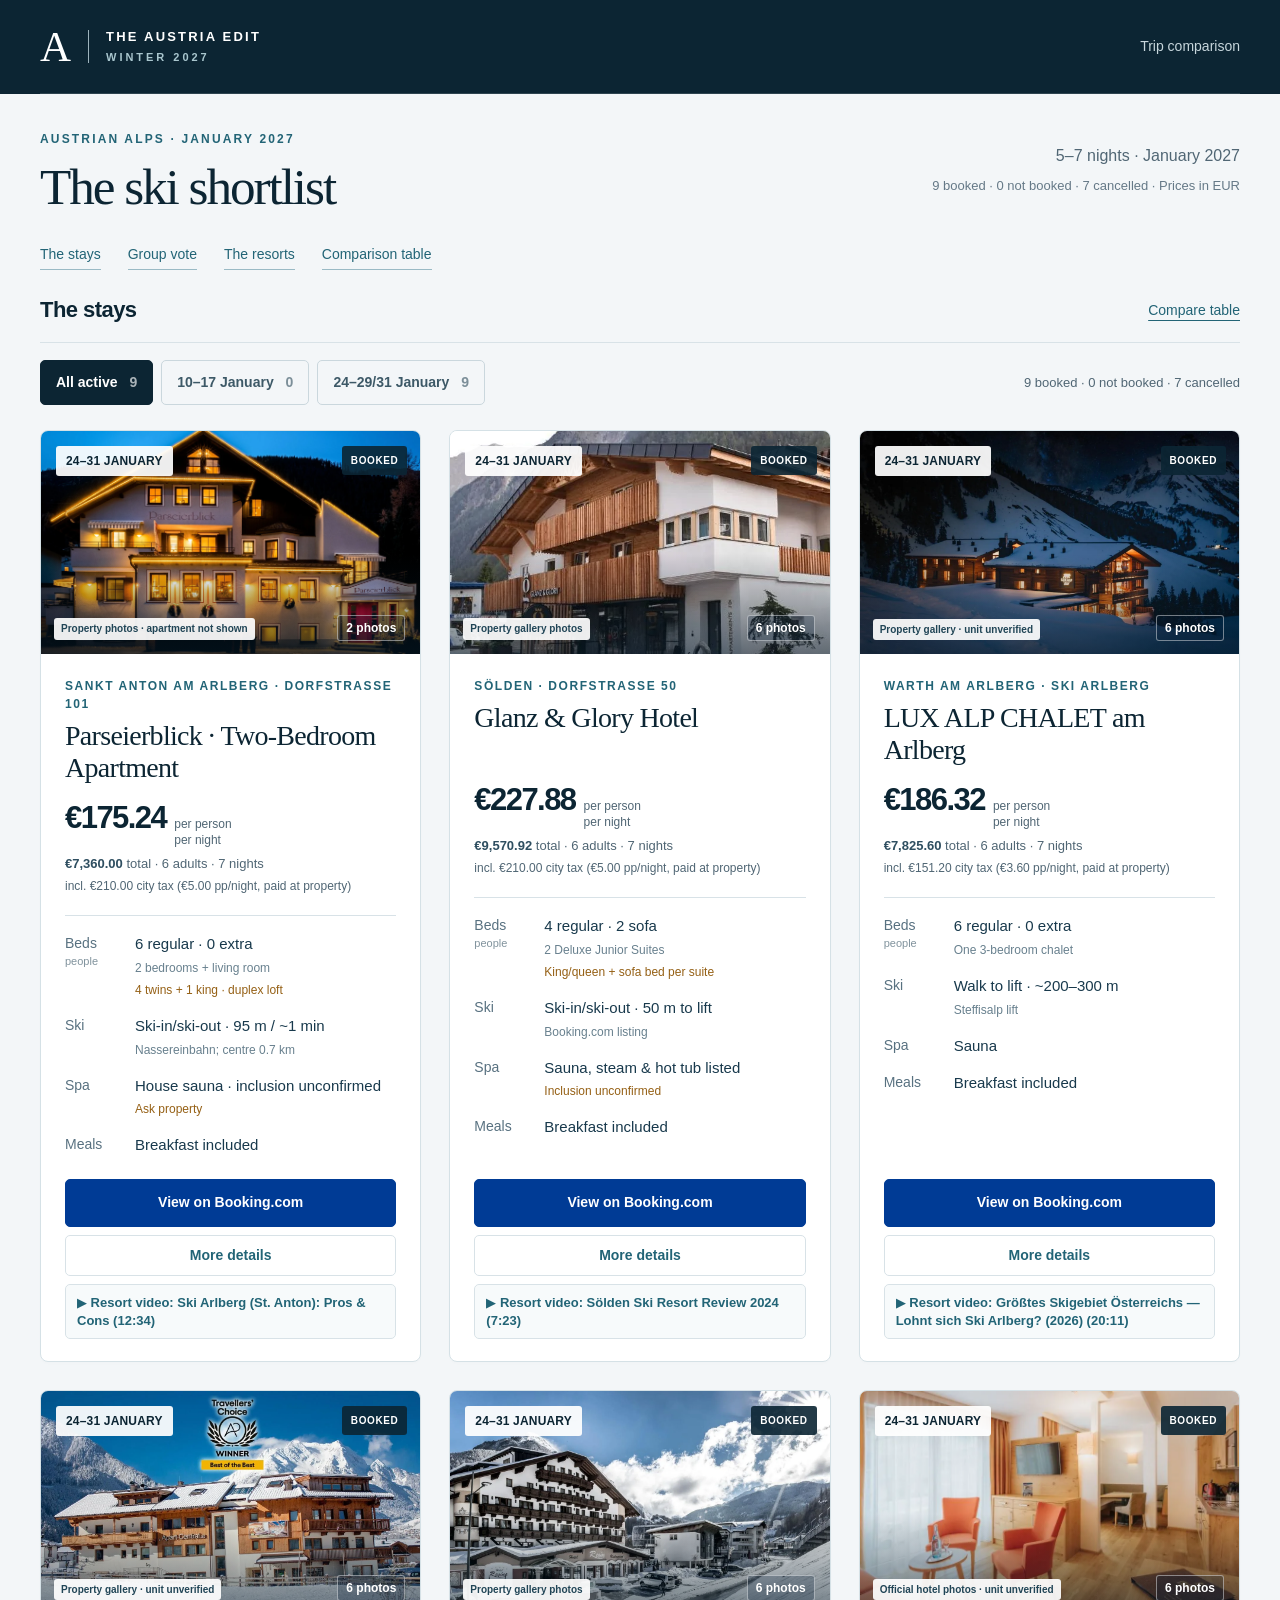
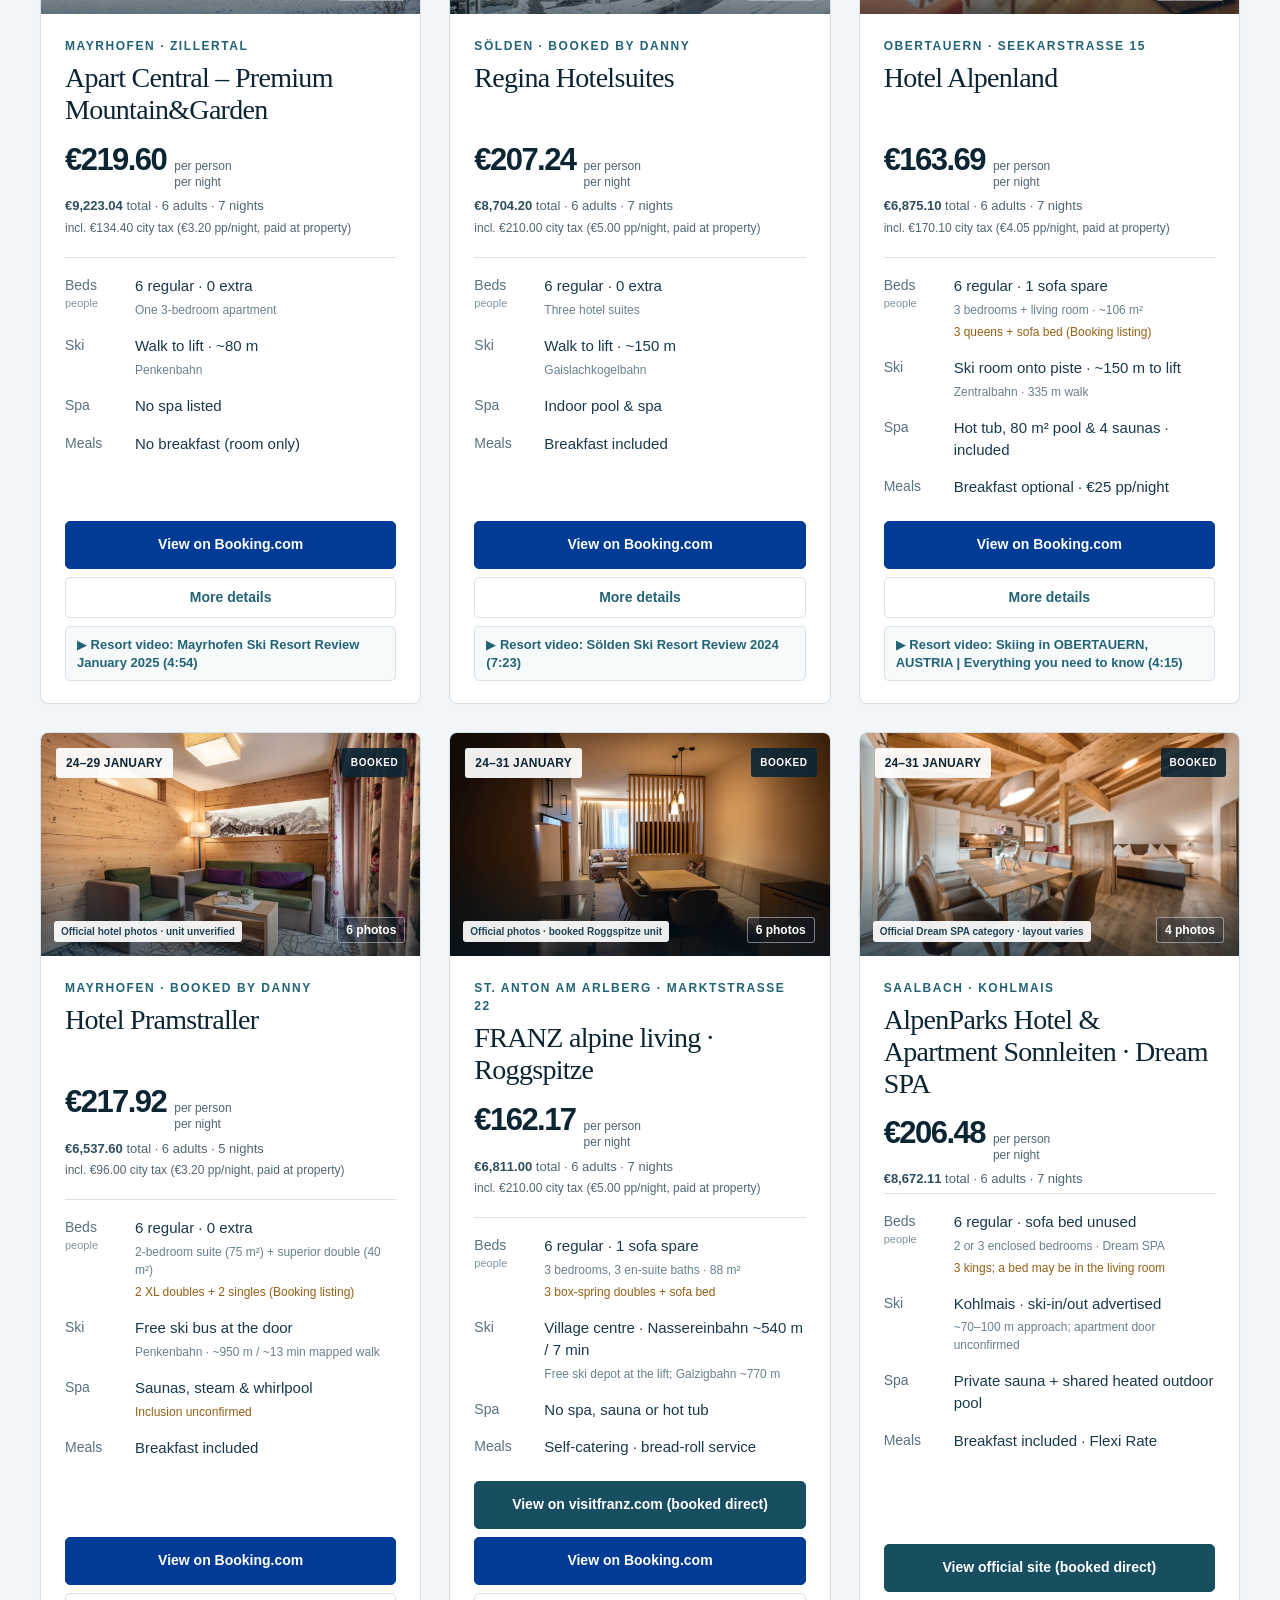
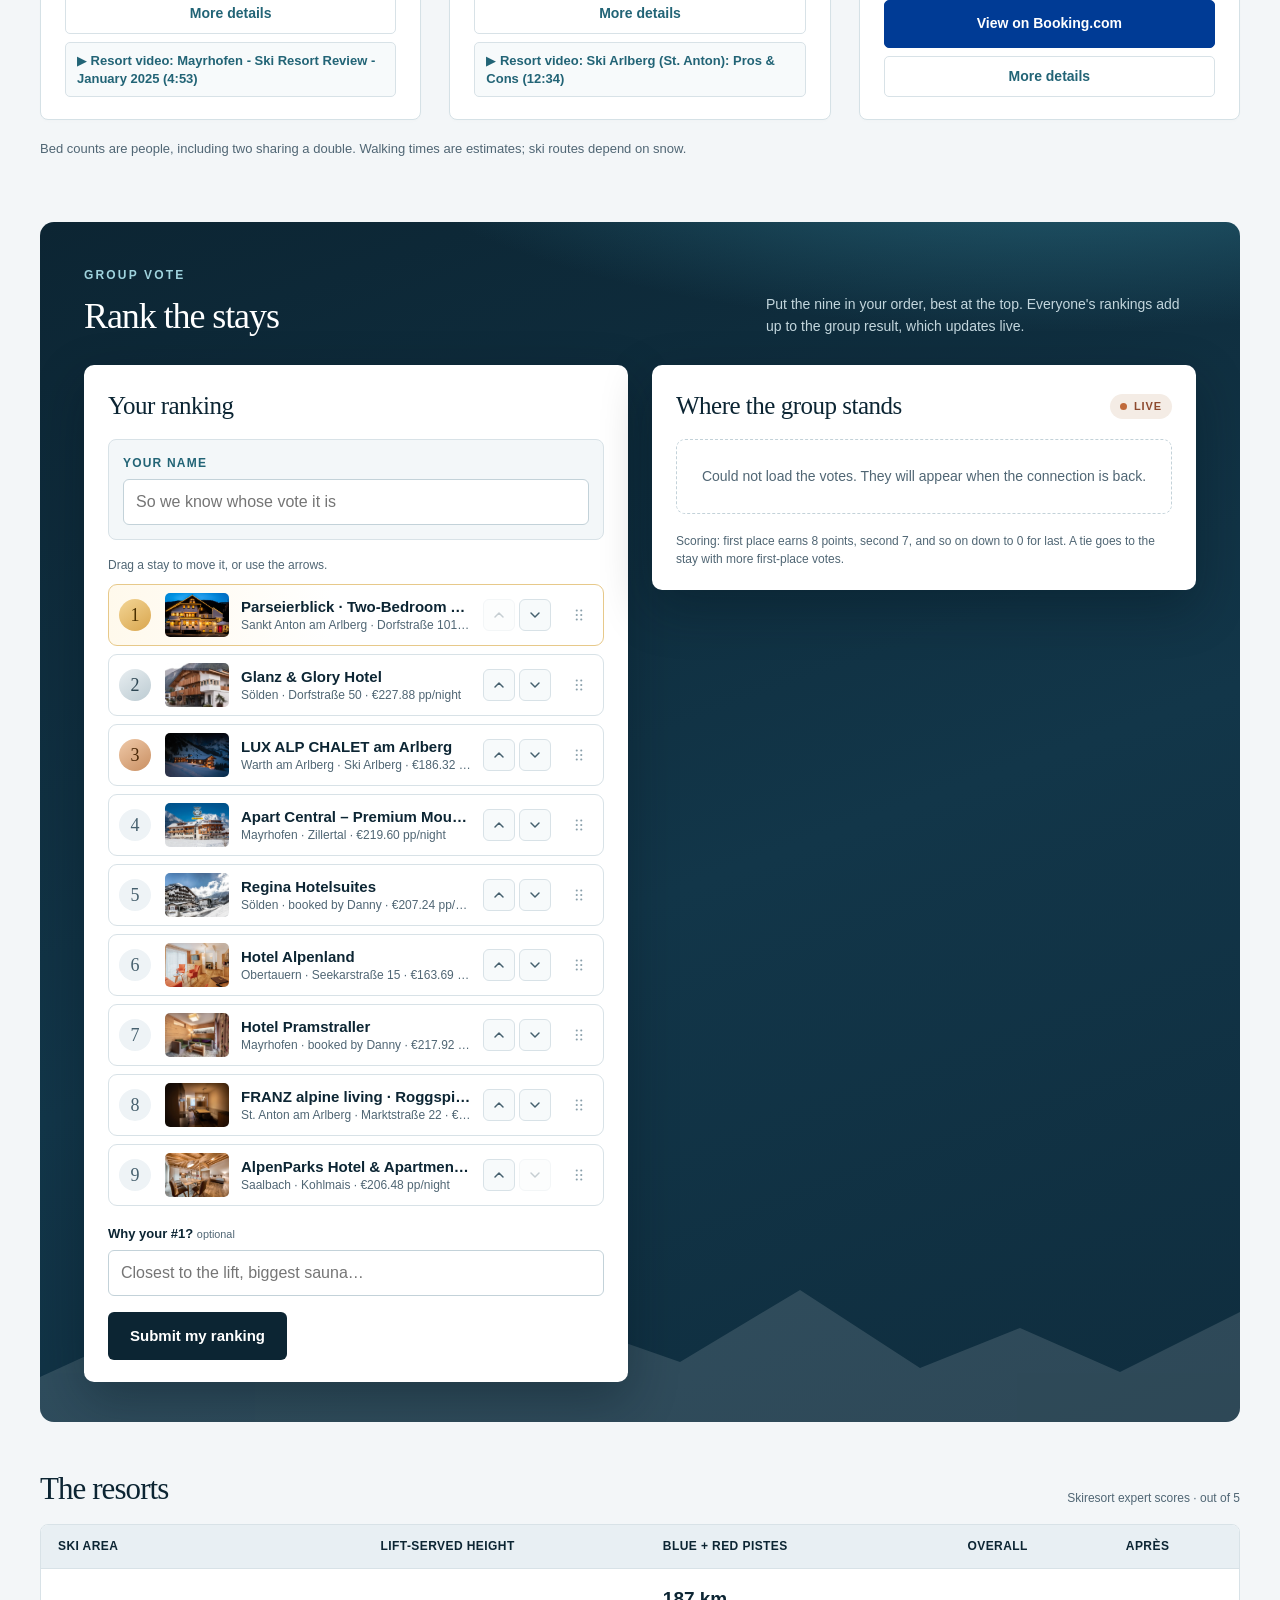
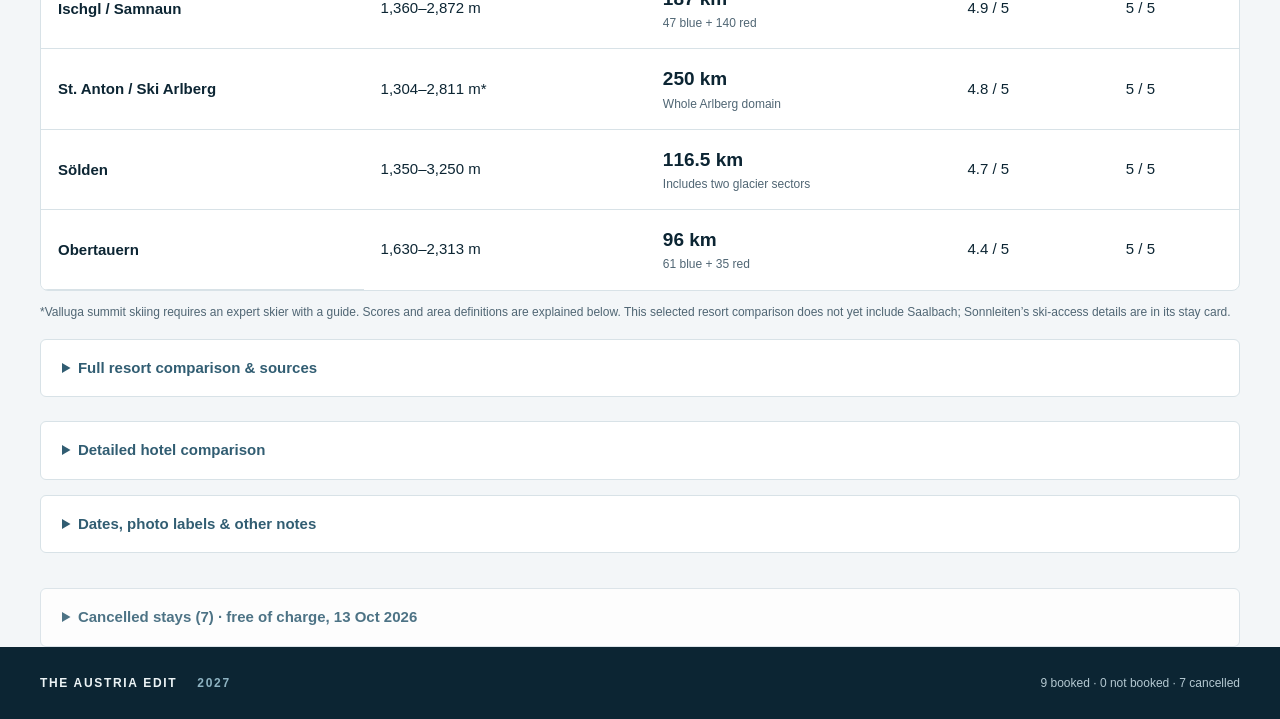
==== commit 68bec8f8: "Add confirmed Sonnleiten Dream SPA booking to ski shortlist" ====
--- a/booked/index.html
+++ b/booked/index.html
@@ -3,7 +3,7 @@
 <head>
   <meta charset="utf-8"><meta name="viewport" content="width=device-width,initial-scale=1">
   <title>Austria · Winter 2027</title>
-  <meta name="description" content="Eight booked stays and seven cancelled stays; four resorts compared: rooms, real costs, altitude, pistes, spas and après-ski.">
+  <meta name="description" content="Nine booked stays and seven cancelled stays; four resorts compared: rooms, real costs, altitude, pistes, spas and après-ski.">
   <meta name="robots" content="noindex, nofollow">
   <meta name="theme-color" content="#0c2533"><link rel="icon" type="image/svg+xml" href="favicon.svg">
   <link rel="stylesheet" href="style.css"><link rel="stylesheet" href="vote.css">
@@ -12,26 +12,26 @@
 <a class="skip" href="#stays">Skip to stays</a>
 <header class="masthead"><div class="wrap masthead-inner"><a href="#" class="wordmark" aria-label="Austria winter 2027 home">A<span class="wordmark-line"></span><span>THE AUSTRIA EDIT<br><small>WINTER 2027</small></span></a><span class="private-label">Trip comparison</span></div></header>
 <main>
-<section class="intro wrap"><div><div class="eyebrow">AUSTRIAN ALPS · JANUARY 2027</div><h1>The ski shortlist</h1></div><div class="intro-aside"><p>5–7 nights · January 2027</p><div class="snapshot">8 booked · 0 not booked · 7 cancelled · Prices in EUR</div></div></section>
+<section class="intro wrap"><div><div class="eyebrow">AUSTRIAN ALPS · JANUARY 2027</div><h1>The ski shortlist</h1></div><div class="intro-aside"><p>5–7 nights · January 2027</p><div class="snapshot">9 booked · 0 not booked · 7 cancelled · Prices in EUR</div></div></section>
 <nav class="jump-nav wrap" aria-label="Comparison sections"><a href="#stays">The stays</a><a href="#vote">Group vote</a><a href="#resorts">The resorts</a><a href="#compare">Comparison table</a></nav>
 <section class="workspace wrap" id="stays" aria-labelledby="stays-heading">
 <div class="section-head"><h2 id="stays-heading">The stays</h2><a href="#compare" class="text-link">Compare table</a></div>
-<div class="filter-row"><div class="filters" role="group" aria-label="Filter by travel dates"><button type="button" class="filter active" data-date="all" aria-pressed="true">All active <span>8</span></button><button type="button" class="filter" data-date="early" aria-pressed="false">10–17 January <span>0</span></button><button type="button" class="filter" data-date="late" aria-pressed="false">24–29/31 January <span>8</span></button></div><p class="result-count" id="result-count" aria-live="polite">8 booked · 0 not booked · 7 cancelled</p></div>
+<div class="filter-row"><div class="filters" role="group" aria-label="Filter by travel dates"><button type="button" class="filter active" data-date="all" aria-pressed="true">All active <span>9</span></button><button type="button" class="filter" data-date="early" aria-pressed="false">10–17 January <span>0</span></button><button type="button" class="filter" data-date="late" aria-pressed="false">24–29/31 January <span>9</span></button></div><p class="result-count" id="result-count" aria-live="polite">9 booked · 0 not booked · 7 cancelled</p></div>
 <div class="stays-grid" id="cards"></div><p class="quick-legend">Bed counts are people, including two sharing a double. Walking times are estimates; ski routes depend on snow.</p>
 </section>
 <section class="vote wrap" id="vote" aria-labelledby="vote-heading"><noscript><p>The group vote needs JavaScript.</p></noscript></section>
-<section class="resorts wrap" id="resorts" aria-labelledby="resorts-heading"><div class="section-head"><h2 id="resorts-heading">The resorts</h2><span class="compact-note">Skiresort expert scores · out of 5</span></div><div class="table-scroll" tabindex="0" role="region" aria-label="Compact resort comparison, scroll horizontally"><table class="compact-resort-table"><caption class="sr-only">Main differences between the four ski areas</caption><thead><tr><th scope="col">Ski area</th><th scope="col">Lift-served height</th><th scope="col">Blue + red pistes</th><th scope="col">Overall</th><th scope="col">Après</th></tr></thead><tbody><tr><th scope="row">Ischgl / Samnaun</th><td>1,360–2,872 m</td><td><strong>187 km</strong><small>47 blue + 140 red</small></td><td>4.9 / 5</td><td>5 / 5</td></tr><tr><th scope="row">St. Anton / Ski Arlberg</th><td>1,304–2,811 m*</td><td><strong>250 km</strong><small>Whole Arlberg domain</small></td><td>4.8 / 5</td><td>5 / 5</td></tr><tr><th scope="row">Sölden</th><td>1,350–3,250 m</td><td><strong>116.5 km</strong><small>Includes two glacier sectors</small></td><td>4.7 / 5</td><td>5 / 5</td></tr><tr><th scope="row">Obertauern</th><td>1,630–2,313 m</td><td><strong>96 km</strong><small>61 blue + 35 red</small></td><td>4.4 / 5</td><td>5 / 5</td></tr></tbody></table></div><p class="compact-footnote">*Valluga summit skiing requires an expert skier with a guide. Scores and area definitions are explained below.</p><details class="page-disclosure resort-disclosure"><summary>Full resort comparison & sources</summary><p class="mobile-scroll-hint">Scroll sideways to compare all four resorts.</p>
-<div class="table-scroll" tabindex="0" role="region" aria-label="Resort comparison, horizontally scrollable"><table class="resort-scorecard"><caption class="sr-only">Four ski destinations compared (8 booked stays remain, all within 24–31 Jan) using consistent sources</caption><thead><tr><th scope="col">The mountain</th><th scope="col">Ischgl<small>Silvretta Arena · Ischgl / Samnaun<br>10–16 Jan stay cancelled</small></th><th scope="col">St. Anton<small>Whole Ski Arlberg domain<br>24–31 Jan: Parseierblick apartment &amp; FRANZ booked (10–17 Jan cancelled)</small></th><th scope="col">Sölden<small>Including Rettenbach &amp; Tiefenbach glaciers<br>24–31 Jan booked week (10–17 Jan cancelled)</small></th><th scope="col">Obertauern<small>Connected Obertauern / Tauernrunde<br>24–31 Jan Alpenland booked (other stays cancelled)</small></th></tr></thead><tbody><tr class=""><th scope="row">Village elevation</th><td><strong>1,377 m</strong></td><td><strong>1,304 m</strong></td><td><strong>1,368 m</strong></td><td><strong>1,740 m</strong></td></tr><tr class=""><th scope="row">Lift-served altitude¹</th><td><strong>1,360–2,872 m</strong></td><td><strong>1,304–2,811 m</strong><small>Valluga summit restriction¹</small></td><td><strong>1,350–3,250 m</strong><small>Excludes 3,340 m viewpoint¹</small></td><td><strong>1,630–2,313 m</strong></td></tr><tr class="terrain-row"><th scope="row">Blue + red pistes</th><td><strong>187 km</strong><small>47 blue + 140 red</small><div class="terrain-bar" aria-label="47 km blue, 140 km red, 52 km black"><span class="blue" style="width:19.67%"></span><span class="red" style="width:58.58%"></span><span class="black" style="width:21.76%"></span></div></td><td><strong>250 km</strong><small>130 blue + 120 red</small><div class="terrain-bar" aria-label="130 km blue, 120 km red, 49.7 km black"><span class="blue" style="width:43.38%"></span><span class="red" style="width:40.04%"></span><span class="black" style="width:16.58%"></span></div></td><td><strong>116.5 km</strong><small>76.4 blue + 40.1 red</small><div class="terrain-bar" aria-label="76.4 km blue, 40.1 km red, 29.2 km black"><span class="blue" style="width:52.44%"></span><span class="red" style="width:27.52%"></span><span class="black" style="width:20.04%"></span></div></td><td><strong>96 km</strong><small>61 blue + 35 red</small><div class="terrain-bar" aria-label="61 km blue, 35 km red, 4 km black"><span class="blue" style="width:61.00%"></span><span class="red" style="width:35.00%"></span><span class="black" style="width:4.00%"></span></div></td></tr><tr class=""><th scope="row">Total groomed pistes²</th><td><strong>239 km</strong><small>52 km black</small></td><td><strong>300 km</strong><small>49.7 km black · total rounded</small></td><td><strong>145.7 km</strong><small>29.2 km black</small></td><td><strong>100 km</strong><small>4 km black</small></td></tr><tr class=""><th scope="row">Lifts · Skiresort basis</th><td>45</td><td>85</td><td>31</td><td>26</td></tr><tr class=""><th scope="row">Glacier skiing</th><td>No</td><td>No</td><td>Yes · 2 glacier sectors</td><td>No</td></tr><tr class=""><th scope="row">Overall resort rating³</th><td><a href="https://www.skiresort.com/en/ski-resort/ischgl-samnaun-silvretta-arena/test-report/" target="_blank" rel="noopener"><strong class="rating-number">4.9</strong><span class="rating-scale">/ 5</span></a><small>Test: 28 Nov 2025</small></td><td><a href="https://www.skiresort.com/en/ski-resort/st-anton-st-christoph-stuben-lech-zuers-warth-schroecken-ski-arlberg/test-report/" target="_blank" rel="noopener"><strong class="rating-number">4.8</strong><span class="rating-scale">/ 5</span></a><small>Test: 18 Dec 2021</small></td><td><a href="https://www.skiresort.com/en/ski-resort/soelden/test-report/" target="_blank" rel="noopener"><strong class="rating-number">4.7</strong><span class="rating-scale">/ 5</span></a><small>Test: 20 Nov 2025</small></td><td><a href="https://www.skiresort.com/en/ski-resort/obertauern/test-report/" target="_blank" rel="noopener"><strong class="rating-number">4.4</strong><span class="rating-scale">/ 5</span></a><small>Test: 30 Dec 2019</small></td></tr><tr class=""><th scope="row">Après-ski rating³</th><td><a href="https://www.skiresort.com/en/ski-resort/ischgl-samnaun-silvretta-arena/test-result/apres-ski/" target="_blank" rel="noopener"><strong class="rating-number">5</strong><span class="rating-scale">/ 5</span></a><small>Skiresort expert score</small></td><td><a href="https://www.skiresort.com/en/ski-resort/st-anton-st-christoph-stuben-lech-zuers-warth-schroecken-ski-arlberg/test-result/apres-ski/" target="_blank" rel="noopener"><strong class="rating-number">5</strong><span class="rating-scale">/ 5</span></a><small>Skiresort expert score</small></td><td><a href="https://www.skiresort.com/en/ski-resort/soelden/test-result/apres-ski/" target="_blank" rel="noopener"><strong class="rating-number">5</strong><span class="rating-scale">/ 5</span></a><small>Skiresort expert score</small></td><td><a href="https://www.skiresort.com/en/ski-resort/obertauern/test-result/apres-ski/" target="_blank" rel="noopener"><strong class="rating-number">5</strong><span class="rating-scale">/ 5</span></a><small>Skiresort expert score</small></td></tr></tbody></table></div>
+<section class="resorts wrap" id="resorts" aria-labelledby="resorts-heading"><div class="section-head"><h2 id="resorts-heading">The resorts</h2><span class="compact-note">Skiresort expert scores · out of 5</span></div><div class="table-scroll" tabindex="0" role="region" aria-label="Compact resort comparison, scroll horizontally"><table class="compact-resort-table"><caption class="sr-only">Main differences between the four ski areas</caption><thead><tr><th scope="col">Ski area</th><th scope="col">Lift-served height</th><th scope="col">Blue + red pistes</th><th scope="col">Overall</th><th scope="col">Après</th></tr></thead><tbody><tr><th scope="row">Ischgl / Samnaun</th><td>1,360–2,872 m</td><td><strong>187 km</strong><small>47 blue + 140 red</small></td><td>4.9 / 5</td><td>5 / 5</td></tr><tr><th scope="row">St. Anton / Ski Arlberg</th><td>1,304–2,811 m*</td><td><strong>250 km</strong><small>Whole Arlberg domain</small></td><td>4.8 / 5</td><td>5 / 5</td></tr><tr><th scope="row">Sölden</th><td>1,350–3,250 m</td><td><strong>116.5 km</strong><small>Includes two glacier sectors</small></td><td>4.7 / 5</td><td>5 / 5</td></tr><tr><th scope="row">Obertauern</th><td>1,630–2,313 m</td><td><strong>96 km</strong><small>61 blue + 35 red</small></td><td>4.4 / 5</td><td>5 / 5</td></tr></tbody></table></div><p class="compact-footnote">*Valluga summit skiing requires an expert skier with a guide. Scores and area definitions are explained below. This selected resort comparison does not yet include Saalbach; Sonnleiten’s ski-access details are in its stay card.</p><details class="page-disclosure resort-disclosure"><summary>Full resort comparison & sources</summary><p class="mobile-scroll-hint">Scroll sideways to compare all four resorts.</p>
+<div class="table-scroll" tabindex="0" role="region" aria-label="Resort comparison, horizontally scrollable"><table class="resort-scorecard"><caption class="sr-only">Four selected ski destinations compared using consistent sources; nine booked stays remain, all within 24–31 Jan</caption><thead><tr><th scope="col">The mountain</th><th scope="col">Ischgl<small>Silvretta Arena · Ischgl / Samnaun<br>10–16 Jan stay cancelled</small></th><th scope="col">St. Anton<small>Whole Ski Arlberg domain<br>24–31 Jan: Parseierblick apartment &amp; FRANZ booked (10–17 Jan cancelled)</small></th><th scope="col">Sölden<small>Including Rettenbach &amp; Tiefenbach glaciers<br>24–31 Jan booked week (10–17 Jan cancelled)</small></th><th scope="col">Obertauern<small>Connected Obertauern / Tauernrunde<br>24–31 Jan Alpenland booked (other stays cancelled)</small></th></tr></thead><tbody><tr class=""><th scope="row">Village elevation</th><td><strong>1,377 m</strong></td><td><strong>1,304 m</strong></td><td><strong>1,368 m</strong></td><td><strong>1,740 m</strong></td></tr><tr class=""><th scope="row">Lift-served altitude¹</th><td><strong>1,360–2,872 m</strong></td><td><strong>1,304–2,811 m</strong><small>Valluga summit restriction¹</small></td><td><strong>1,350–3,250 m</strong><small>Excludes 3,340 m viewpoint¹</small></td><td><strong>1,630–2,313 m</strong></td></tr><tr class="terrain-row"><th scope="row">Blue + red pistes</th><td><strong>187 km</strong><small>47 blue + 140 red</small><div class="terrain-bar" aria-label="47 km blue, 140 km red, 52 km black"><span class="blue" style="width:19.67%"></span><span class="red" style="width:58.58%"></span><span class="black" style="width:21.76%"></span></div></td><td><strong>250 km</strong><small>130 blue + 120 red</small><div class="terrain-bar" aria-label="130 km blue, 120 km red, 49.7 km black"><span class="blue" style="width:43.38%"></span><span class="red" style="width:40.04%"></span><span class="black" style="width:16.58%"></span></div></td><td><strong>116.5 km</strong><small>76.4 blue + 40.1 red</small><div class="terrain-bar" aria-label="76.4 km blue, 40.1 km red, 29.2 km black"><span class="blue" style="width:52.44%"></span><span class="red" style="width:27.52%"></span><span class="black" style="width:20.04%"></span></div></td><td><strong>96 km</strong><small>61 blue + 35 red</small><div class="terrain-bar" aria-label="61 km blue, 35 km red, 4 km black"><span class="blue" style="width:61.00%"></span><span class="red" style="width:35.00%"></span><span class="black" style="width:4.00%"></span></div></td></tr><tr class=""><th scope="row">Total groomed pistes²</th><td><strong>239 km</strong><small>52 km black</small></td><td><strong>300 km</strong><small>49.7 km black · total rounded</small></td><td><strong>145.7 km</strong><small>29.2 km black</small></td><td><strong>100 km</strong><small>4 km black</small></td></tr><tr class=""><th scope="row">Lifts · Skiresort basis</th><td>45</td><td>85</td><td>31</td><td>26</td></tr><tr class=""><th scope="row">Glacier skiing</th><td>No</td><td>No</td><td>Yes · 2 glacier sectors</td><td>No</td></tr><tr class=""><th scope="row">Overall resort rating³</th><td><a href="https://www.skiresort.com/en/ski-resort/ischgl-samnaun-silvretta-arena/test-report/" target="_blank" rel="noopener"><strong class="rating-number">4.9</strong><span class="rating-scale">/ 5</span></a><small>Test: 28 Nov 2025</small></td><td><a href="https://www.skiresort.com/en/ski-resort/st-anton-st-christoph-stuben-lech-zuers-warth-schroecken-ski-arlberg/test-report/" target="_blank" rel="noopener"><strong class="rating-number">4.8</strong><span class="rating-scale">/ 5</span></a><small>Test: 18 Dec 2021</small></td><td><a href="https://www.skiresort.com/en/ski-resort/soelden/test-report/" target="_blank" rel="noopener"><strong class="rating-number">4.7</strong><span class="rating-scale">/ 5</span></a><small>Test: 20 Nov 2025</small></td><td><a href="https://www.skiresort.com/en/ski-resort/obertauern/test-report/" target="_blank" rel="noopener"><strong class="rating-number">4.4</strong><span class="rating-scale">/ 5</span></a><small>Test: 30 Dec 2019</small></td></tr><tr class=""><th scope="row">Après-ski rating³</th><td><a href="https://www.skiresort.com/en/ski-resort/ischgl-samnaun-silvretta-arena/test-result/apres-ski/" target="_blank" rel="noopener"><strong class="rating-number">5</strong><span class="rating-scale">/ 5</span></a><small>Skiresort expert score</small></td><td><a href="https://www.skiresort.com/en/ski-resort/st-anton-st-christoph-stuben-lech-zuers-warth-schroecken-ski-arlberg/test-result/apres-ski/" target="_blank" rel="noopener"><strong class="rating-number">5</strong><span class="rating-scale">/ 5</span></a><small>Skiresort expert score</small></td><td><a href="https://www.skiresort.com/en/ski-resort/soelden/test-result/apres-ski/" target="_blank" rel="noopener"><strong class="rating-number">5</strong><span class="rating-scale">/ 5</span></a><small>Skiresort expert score</small></td><td><a href="https://www.skiresort.com/en/ski-resort/obertauern/test-result/apres-ski/" target="_blank" rel="noopener"><strong class="rating-number">5</strong><span class="rating-scale">/ 5</span></a><small>Skiresort expert score</small></td></tr></tbody></table></div>
 <div class="piste-legend" aria-label="Piste colours"><span><i></i>Blue</span><span class="red"><i></i>Red</span><span class="black"><i></i>Black</span></div>
 <p class="resort-explain">¹ Village height and mountain height are different. Valluga at 2,811 m is lift-served, but skiing from its summit is restricted to proficient skiers with a guide, not an ordinary groomed descent. Sölden’s often-advertised 3,340 m includes a viewpoint reached on foot; the lift company gives skiing up to 3,250 m.</p>
 <p class="resort-explain">² Piste counts use Skiresort’s published breakdown consistently; ski routes and off-piste mileage are excluded. Current official totals sometimes differ (Ski Arlberg 301 km; Sölden 147 km). Sources and specific counting differences are under each resort.</p>
 <p class="resort-explain">³ Scores are Skiresort.info / Skiresort.com expert ratings out of 5, checked 5 October 2026. The test dates shown vary; these are not guest-review averages or forecasts for January 2027. All four receive 5/5 for après-ski, so the setting and trip home matter more than that tied score. Intermediate-fit summaries are editorial judgments based on the terrain and access facts.</p>
 <div class="resort-grid"><article class="resort-detail"><div class="resort-detail-head"><h3>Ischgl</h3><span class="week-label">10–16 Jan · cancelled</span></div><dl><div><dt>For intermediate skiers</dt><dd>Red-run cruising. With 140 km red versus 47 km blue, this is the strongest red-heavy choice for confident intermediates. The mileage spans Austria and Switzerland.</dd></div><div><dt>Snow & altitude</dt><dd>High terrain and extensive snowmaking (95% coverage listed by Skiresort). No glacier skiing. This supports reliability, not a guarantee that every run will open.</dd></div><div><dt>Après-ski & the return home</dt><dd>The party focus is Ischgl, including Trofana Alm and Kuhstall; Samnaun is quieter. NordOst is a village base, so plan the walk back rather than expecting piste-side accommodation.</dd></div><div><dt>From the cancelled stay</dt><dd>CANCELLED 13 Oct 2026 · <button data-open="nordost">NordOst</button> · €138.97 pp/night. Mapped walk: 550 m / about 8 minutes to Pardatschgratbahn; the hotel advertises about 6 minutes. No verified direct ski-in/out.</dd></div><div><dt>Getting there</dt><dd>Rail to Landeck-Zams, then bus 260 into the valley. The official site also lists Zurich and Munich airport transfer options.</dd></div></dl><details><summary>Sources, scope & counting notes</summary><ul><li>This is the connected cross-border Silvretta Arena, not all separate resorts on a wider Silvretta pass.</li><li>Skiresort reports 1,360–2,872 m; Ischgl tourism reports 1,377–2,872 m. The operator gives Pardatschgratbahn&#x27;s valley station as 1,365 m, showing why village and lowest lift elevations differ. Greitspitze has ordinary pistes from the summit.</li><li>Official Ischgl page lists 239 km total but 47 blue + 140 red + 47 black, which sums to 234. Use Skiresort&#x27;s 47 / 140 / 52 = 239 breakdown rather than silently correcting the official page.</li><li>Official Ischgl tourism lists 46 lifts; Skiresort lists 45. If displaying lifts, keep the provider label visible.</li></ul><div class="resort-links"><a href="https://www.skiresort.com/en/ski-resort/ischgl-samnaun-silvretta-arena/slope-offering/" target="_blank" rel="noopener">Piste breakdown</a><a href="https://www.skiresort.com/en/ski-resort/ischgl-samnaun-silvretta-arena/test-report/" target="_blank" rel="noopener">Expert test</a><a href="https://www.skiresort.com/en/ski-resort/ischgl-samnaun-silvretta-arena/test-result/apres-ski/" target="_blank" rel="noopener">Après rating</a><a href="https://www.ischgl.com/en/winter/silvretta-arena" target="_blank" rel="noopener">Official ski area</a><a href="https://www.skiresort.com/en/ski-resort/ischgl-samnaun-silvretta-arena/test-result/snow-reliability/" target="_blank" rel="noopener">Snow reliability</a><a href="https://www.ischgl.com/en/plan-your-trip/arrival-mobility" target="_blank" rel="noopener">Getting there</a><a href="https://www.nordost-ischgl.at/" target="_blank" rel="noopener">NordOst location</a></div></details></article><article class="resort-detail"><div class="resort-detail-head"><h3>St. Anton</h3><span class="week-label">24–31 Jan</span></div><dl><div><dt>For intermediate skiers</dt><dd>The broadest terrain choice. The 250 km blue/red figure covers the whole Ski Arlberg domain, including Lech/Zürs and Warth/Schröcken. Plan sectors and return connections; it is not all immediately above St. Anton.</dd></div><div><dt>Snow & altitude</dt><dd>No glacier skiing. Snowmaking supplements natural snow, but the wider domain contains different elevations and exposures. Fresh conditions and connections need checking close to travel.</dd></div><div><dt>Après-ski & the return home</dt><dd>St. Anton drives the domain’s lively reputation, including Mooser Wirt and Krazy Kanguruh. Parseierblick is at Nasserein, so the last trip home from central or mountain venues still needs planning; FRANZ is in the village centre by the church, a few minutes’ walk from the pedestrian zone.</dd></div><div><dt>Booked stays</dt><dd><button data-open="franz-st-anton">FRANZ alpine living · Roggspitze</button> (booked direct 18 Oct 2026) · €162.17 pp/night incl. city tax, self-catering; three en-suite bedrooms in the village centre. Mapped walk about 540 m / 7 minutes to the Nassereinbahn (free ski depot there for FRANZ guests) or 770 m / 10 minutes to the Galzigbahn. Also booked: <button data-open="parseierblick-apt">Parseierblick · Two-Bedroom Apartment</button> for the same week.</dd></div><div><dt>From the cancelled 10–17 Jan stay</dt><dd>CANCELLED 13 Oct 2026; the 24–31 Jan Parseierblick apartment stays booked · <button data-open="parseierblick">Parseierblick</button> · €144.05 pp/night, breakfast included. Across from Nassereinbahn: the mapped walking route is 72 m / about 1 minute. A final road crossing remains; exact doorstep ski-in is not confirmed.</dd></div><div><dt>Getting there</dt><dd>St. Anton has a mainline station in the village. The regional arrival guide lists Zurich airport transfers; January 2027 services and timings must be checked separately.</dd></div></dl><details><summary>Sources, scope & counting notes</summary><ul><li>Whole Ski Arlberg: St. Anton–St. Christoph–Stuben, Lech–Oberlech–Zürs and Warth–Schröcken. The large powder/off-piste offering is excluded.</li><li>2,811 m is the lift-served Valluga summit. The Tirol tourism board states that skiing from Valluga is restricted to proficient skiers accompanied by a mountain or ski guide. Do not imply a normal groomed piste starts at the summit.</li><li>Official Ski Arlberg overview currently advertises 301 km; Skiresort displays 300 km with category sum 299.7 km. Comparison uses Skiresort consistently.</li><li>The tourism board&#x27;s older Winter 2024/25 press pack gives 129 blue / 121 red / 50 black. Do not mix this older breakdown with the current comparison.</li></ul><div class="resort-links"><a href="https://www.skiresort.com/en/ski-resort/st-anton-st-christoph-stuben-lech-zuers-warth-schroecken-ski-arlberg/slope-offering/" target="_blank" rel="noopener">Piste breakdown</a><a href="https://www.skiresort.com/en/ski-resort/st-anton-st-christoph-stuben-lech-zuers-warth-schroecken-ski-arlberg/test-report/" target="_blank" rel="noopener">Expert test</a><a href="https://www.skiresort.com/en/ski-resort/st-anton-st-christoph-stuben-lech-zuers-warth-schroecken-ski-arlberg/test-result/apres-ski/" target="_blank" rel="noopener">Après rating</a><a href="https://www.skiarlberg.at/en/winter/ski-resort" target="_blank" rel="noopener">Official ski area</a><a href="https://www.skiresort.com/en/ski-resort/st-anton-st-christoph-stuben-lech-zuers-warth-schroecken-ski-arlberg/test-result/snow-reliability/" target="_blank" rel="noopener">Snow reliability</a><a href="https://www.arlberg.com/en/arrival" target="_blank" rel="noopener">Getting there</a><a href="https://www.tirol.at/aktivitaeten/sport/skifahren/skigebietstipps-st-anton-am-arlberg" target="_blank" rel="noopener">Valluga restrictions</a><a href="https://www.stantonamarlberg.com/images/stories/pdf-dateien/berichte-homepage/Pressemappe_Sommer_Eng.pdf" target="_blank" rel="noopener">Village &amp; railway facts</a><a href="https://www.booking.com/landmark/at/nasserein.es.html" target="_blank" rel="noopener">Nasserein access</a><a href="https://www.visitfranz.com/en/apartments/roggspitze/" target="_blank" rel="noopener">FRANZ Roggspitze</a></div></details></article><article class="resort-detail"><div class="resort-detail-head"><h3>Sölden</h3><span class="week-label">24–31 Jan</span></div><dl><div><dt>For intermediate skiers</dt><dd>A varied intermediate week. Giggijoch and glacier sectors offer wider easier runs; Gaislachkogl has more intermediate terrain. The blue/red total is 116.5 km.</dd></div><div><dt>Snow & altitude</dt><dd>The only glacier option here: Rettenbach and Tiefenbach, with skiing above 3,000 m. Skiresort lists 91% snowmaking coverage. Wind, weather and open links still matter.</dd></div><div><dt>Après-ski & the return home</dt><dd>Mountain bars and town venues stretch between Giggijochbahn and Gaislachkoglbahn. Valentin is near Gaislachkogl, so check the return distance when choosing an evening venue farther along the village.</dd></div><div><dt>From the cancelled stay</dt><dd>CANCELLED 13 Oct 2026; Glanz &amp; Glory 24–31 Jan stays booked · <button data-open="valentin">Valentin Design Apartments</button> · €149.35 pp/night. The hotel advertises 150–200 m to Gaislachkoglbahn, while the mapped street walk is 350 m / about 5 minutes. The separate Hotel Valentin is not this booking.</dd></div><div><dt>Getting there</dt><dd>Official driving estimates: Munich airport 3 h 15 min; Zurich airport 3 h 30 min. These are planning estimates, not live traffic predictions or a booked transfer.</dd></div></dl><details><summary>Sources, scope & counting notes</summary><ul><li>Sölden’s connected winter area, including both glacier sectors. The wider Ötztal ski-pass portfolio is not added.</li><li>Use 1,350–3,250 m for lift-served skiing. The advertised 3,340 m maximum includes Schwarze Schneid&#x27;s viewing platform, reached by a 15-minute walk from the gondola. Keep village elevation separate.</li><li>Official overview advertises 147 km; official pages contain inconsistent older breakdowns. Skiresort states 145.7 km plus 8.4 km routes; its slope page rounds the total to 146 but the three grades sum to 145.7. Use 145.7 consistently and disclose source/counting differences.</li></ul><div class="resort-links"><a href="https://www.skiresort.com/en/ski-resort/soelden/" target="_blank" rel="noopener">Piste breakdown</a><a href="https://www.skiresort.com/en/ski-resort/soelden/test-report/" target="_blank" rel="noopener">Expert test</a><a href="https://www.skiresort.com/en/ski-resort/soelden/test-result/apres-ski/" target="_blank" rel="noopener">Après rating</a><a href="https://www.soelden.com/en/activities/winter/skiing-snowboarding/ski-area-information" target="_blank" rel="noopener">Official ski area</a><a href="https://www.skiresort.com/en/ski-resort/soelden/test-result/snow-reliability/" target="_blank" rel="noopener">Snow reliability</a><a href="https://www.soelden.com/en/region-villages/getting-here/plane" target="_blank" rel="noopener">Getting there</a><a href="https://bergbahnen.soelden.com/en/about-us/business-areas" target="_blank" rel="noopener">Lift company elevations</a><a href="https://www.soelden.com/en/activities/winter/skiing-snowboarding/ski-area-information/ski-area-map-lifts-slopes" target="_blank" rel="noopener">Ski map &amp; viewpoint</a><a href="https://www.soelden-apartment.com/en/" target="_blank" rel="noopener">Valentin location</a></div></details></article><article class="resort-detail"><div class="resort-detail-head"><h3>Obertauern</h3><span class="week-label">24–31 Jan</span></div><dl><div><dt>For intermediate skiers</dt><dd>The easiest grade mix for relaxed cruising: 61 km blue plus 35 km red, or 96% of the area. The Tauernrunde circuit is compact, with less overall mileage than the other three.</dd></div><div><dt>Snow & altitude</dt><dd>The highest village of these four at 1,740 m, with a ski-area base at 1,630 m. No glacier; Skiresort lists 95% snowmaking coverage. High altitude is helpful, not a trip-date snow forecast.</dd></div><div><dt>Après-ski & the return home</dt><dd>Edelweissalm and Hochalm are well-known afternoon stops, with bars in the centre later. DIE SONNE’s shuttle ends at 17:00, so arrange the late return separately.</dd></div><div><dt>Booked stay</dt><dd><button data-open="alpenland-obertauern">Hotel Alpenland</button> (rebooked 16 Oct 2026) · €163.69 pp/night; ski room straight onto the piste, about 150 m to the lift. Earlier stays CANCELLED 13 Oct 2026 (Winter and an earlier Alpenland booking also cancelled) · <button data-open="die-sonne">DIE SONNE</button> · €134.77 pp/night for five; shuttle 09:00–17:00 or a mapped 550 m / 8-minute lift walk. <button data-open="solaria">Solaria</button> · €165.67 for six, breakfast included; short walk to bridge 5 (about 50 m in a secondary listing), then ski onward; return almost to the door.</dd></div><div><dt>Getting there</dt><dd>Solaria lists Munich airport at about 250 km. Rail access is via Radstadt, about 21 km away, followed by bus or a pre-arranged road transfer.</dd></div></dl><details><summary>Sources, scope & counting notes</summary><ul><li>Obertauern only: 100 connected piste kilometres. Grosseck-Speiereck is a separate area roughly 15 km away even where included on the same pass; it is excluded here.</li><li>1,740–2,526 m refers to village/mountain geography and is not the lift-served ski range. The official winter and piste-map pages give 1,630–2,313 m.</li><li>Obertauern passes of 1.5 days or longer also cover Grosseck-Speiereck, around 15 km away. This is a separate outing, not extra connected Obertauern mileage. SuperSkiCard and LUNGO are broader pass products and should not inflate the 100 km comparison.</li></ul><div class="resort-links"><a href="https://www.skiresort.com/en/ski-resort/obertauern/slope-offering/" target="_blank" rel="noopener">Piste breakdown</a><a href="https://www.skiresort.com/en/ski-resort/obertauern/test-report/" target="_blank" rel="noopener">Expert test</a><a href="https://www.skiresort.com/en/ski-resort/obertauern/test-result/apres-ski/" target="_blank" rel="noopener">Après rating</a><a href="https://www.obertauern.com/en/ski-resort/slope-map.html" target="_blank" rel="noopener">Official ski area</a><a href="https://www.skiresort.com/en/ski-resort/obertauern/slope-offering/" target="_blank" rel="noopener">Snow reliability</a><a href="https://www.hotel-solaria.at/en/service/location-arrival/" target="_blank" rel="noopener">Getting there</a><a href="https://www.sunislife.at/en/living-dreams/inclusive-service.html" target="_blank" rel="noopener">DIE SONNE shuttle</a><a href="https://www.hotel-solaria.at/en/winter/ski-in-ski-out/" target="_blank" rel="noopener">Solaria piste access</a></div></details></article></div></details></section>
-<section class="comparison wrap" id="compare" aria-label="Detailed hotel comparison"><details class="page-disclosure" id="compare-disclosure"><summary>Detailed hotel comparison</summary><div class="table-scroll" tabindex="0" role="region" aria-label="Stay comparison table, scroll horizontally on smaller screens"><table><caption class="sr-only">Comparison of eight active booked stays</caption><thead><tr><th scope="col">Stay / week</th><th scope="col">Total for the stay</th><th scope="col">Per person / night</th><th scope="col">Sleeping setup</th><th scope="col">Food & spa</th><th scope="col">Ski access</th></tr></thead><tbody id="comparison-body"></tbody></table></div><p class="table-note">Per-person prices divide the shown total by the shown guest count and nights (five, six or seven). Cancelled stays are excluded. Optional extras are separate.</p></details></section>
-<section class="notes wrap"><details class="page-disclosure"><summary>Dates, photo labels & other notes</summary><p class="disclosure-dates">Reservations checked 5 &amp; 7 October 2026. Prices are in EUR.</p><div class="notes-grid"><div><h3>Reservations & prices</h3><p>Original reservation totals were checked on 5 October 2026; the Winter booking was checked on 7 October. This is a planning comparison, not a live price or availability feed.</p></div><div><h3>Rooms & photographs</h3><p>Public hotel information supplements the confirmations. A room-category photo does not guarantee the assigned unit. Every gallery identifies its source and whether the room match is confirmed or representative.</p></div><div><h3>Conditions & availability</h3><p>Lift access, snow, facilities and current offers can change. Check the live hotel listing and resort information before making new plans.</p></div></div></details></section>
+<section class="comparison wrap" id="compare" aria-label="Detailed hotel comparison"><details class="page-disclosure" id="compare-disclosure"><summary>Detailed hotel comparison</summary><div class="table-scroll" tabindex="0" role="region" aria-label="Stay comparison table, scroll horizontally on smaller screens"><table><caption class="sr-only">Comparison of nine active booked stays</caption><thead><tr><th scope="col">Stay / week</th><th scope="col">Total for the stay</th><th scope="col">Per person / night</th><th scope="col">Sleeping setup</th><th scope="col">Food & spa</th><th scope="col">Ski access</th></tr></thead><tbody id="comparison-body"></tbody></table></div><p class="table-note">Per-person prices divide the shown total by the shown guest count and nights (five, six or seven). Cancelled stays are excluded. Optional extras are separate.</p></details></section>
+<section class="notes wrap"><details class="page-disclosure"><summary>Dates, photo labels & other notes</summary><p class="disclosure-dates">Reservations checked in October 2026; Sonnleiten added 19 October. Prices are in EUR.</p><div class="notes-grid"><div><h3>Reservations & prices</h3><p>Original reservation totals were checked on 5 October 2026; the Winter booking was checked on 7 October. Sonnleiten was added on 19 October 2026 with the confirmed direct-booking total and cancellation deadline. A booked stay does not imply the final group choice. This is a planning comparison, not a live price or availability feed.</p></div><div><h3>Rooms & photographs</h3><p>Public hotel information supplements the confirmations. A room-category photo does not guarantee the assigned unit. Every gallery identifies its source and whether the room match is confirmed or representative.</p></div><div><h3>Conditions & availability</h3><p>Lift access, snow, facilities and current offers can change. Check the live hotel listing and resort information before making new plans.</p></div></div></details></section>
 <section class="cancelled wrap" id="cancelled" aria-label="Cancelled stays"><details class="page-disclosure"><summary>Cancelled stays (<span id="cancelled-count">7</span>) · free of charge, 13 Oct 2026</summary><p class="disclosure-dates">These reservations were cancelled free of charge on 13 October 2026. They are kept for reference only and are excluded from all counts, totals and the comparison table.</p><ul class="cancelled-list" id="cancelled-list"></ul></details></section>
 </main>
-<footer><div class="wrap footer-inner"><span class="footer-title">THE AUSTRIA EDIT <span>2027</span></span><span>8 booked · 0 not booked · 7 cancelled</span></div></footer>
+<footer><div class="wrap footer-inner"><span class="footer-title">THE AUSTRIA EDIT <span>2027</span></span><span>9 booked · 0 not booked · 7 cancelled</span></div></footer>
 <dialog id="stay-dialog" aria-labelledby="dialog-title"><div class="dialog-top"><span id="dialog-location"></span><button type="button" class="close-button" id="close-dialog" aria-label="Close stay details">Close <span aria-hidden="true">×</span></button></div><div id="dialog-content"></div></dialog>
 <script src="data.js"></script><script src="app.js"></script><script src="vote.js"></script>
 </body></html>
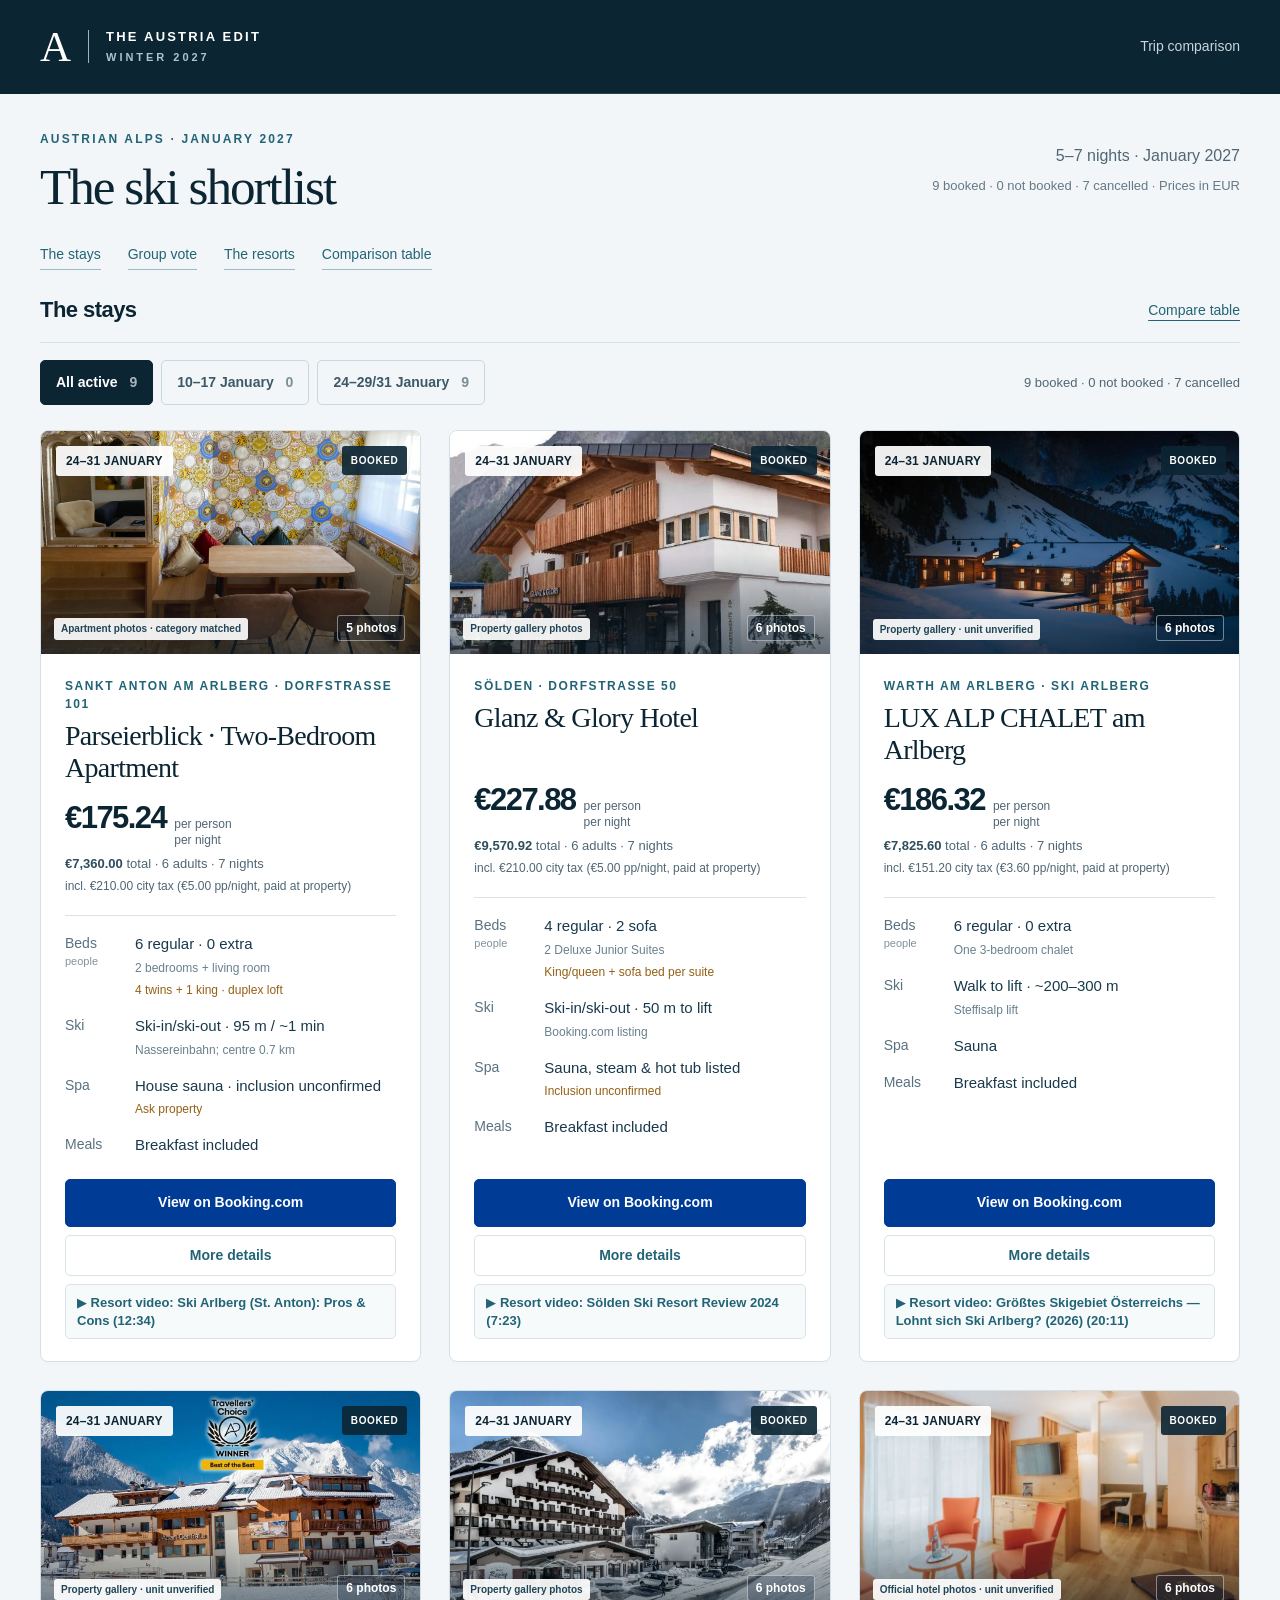
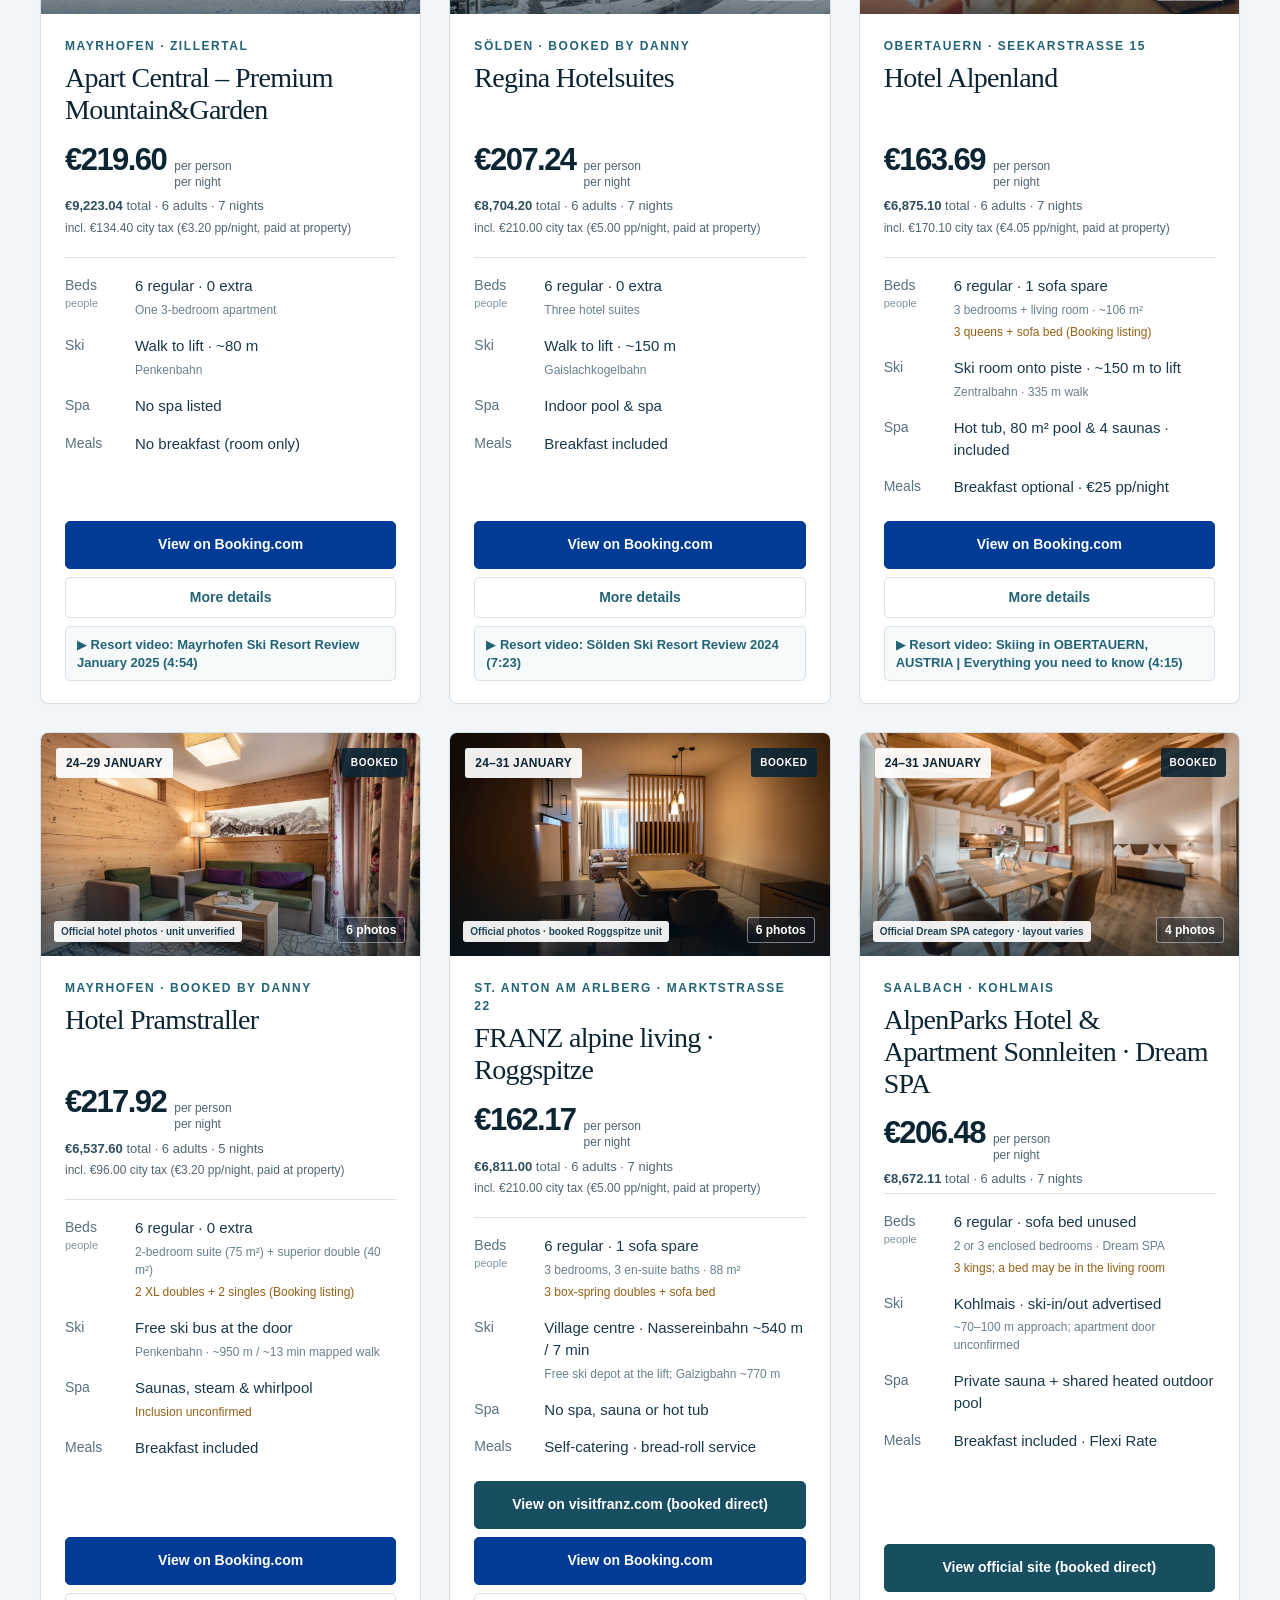
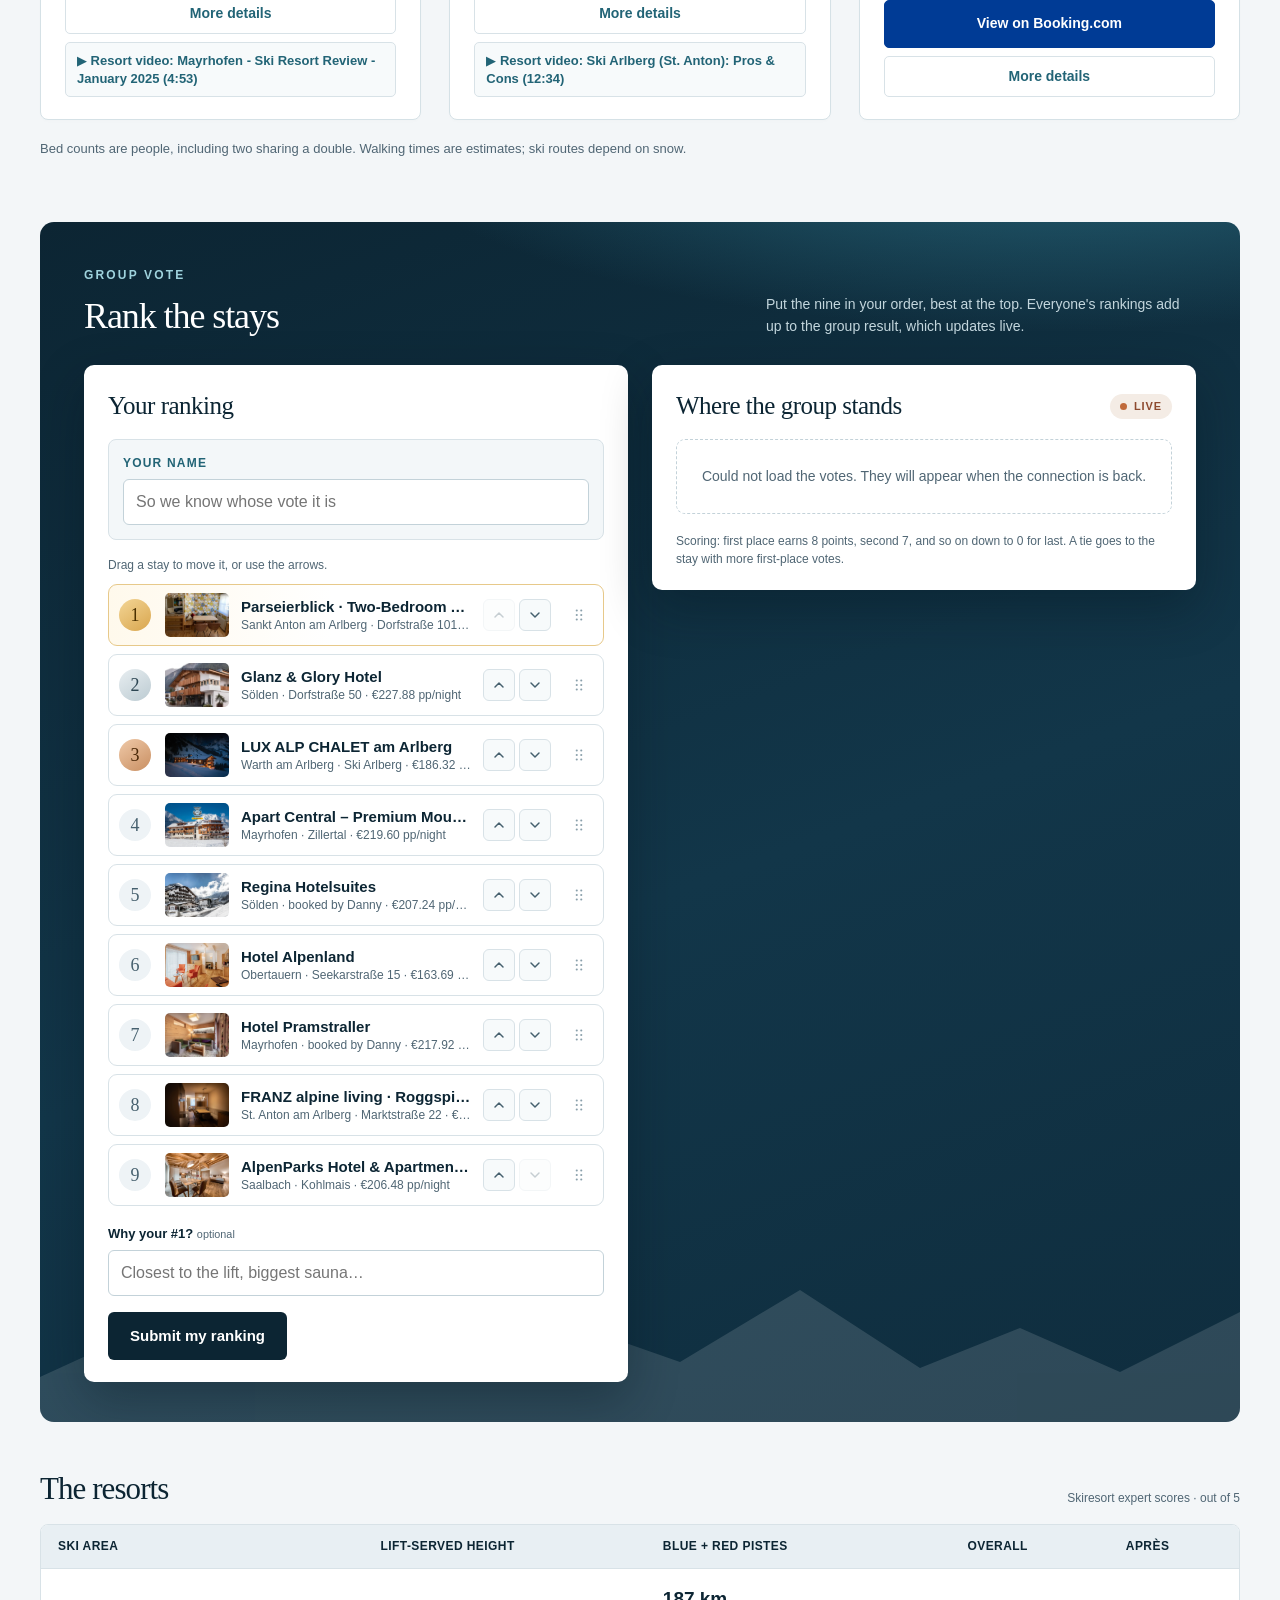
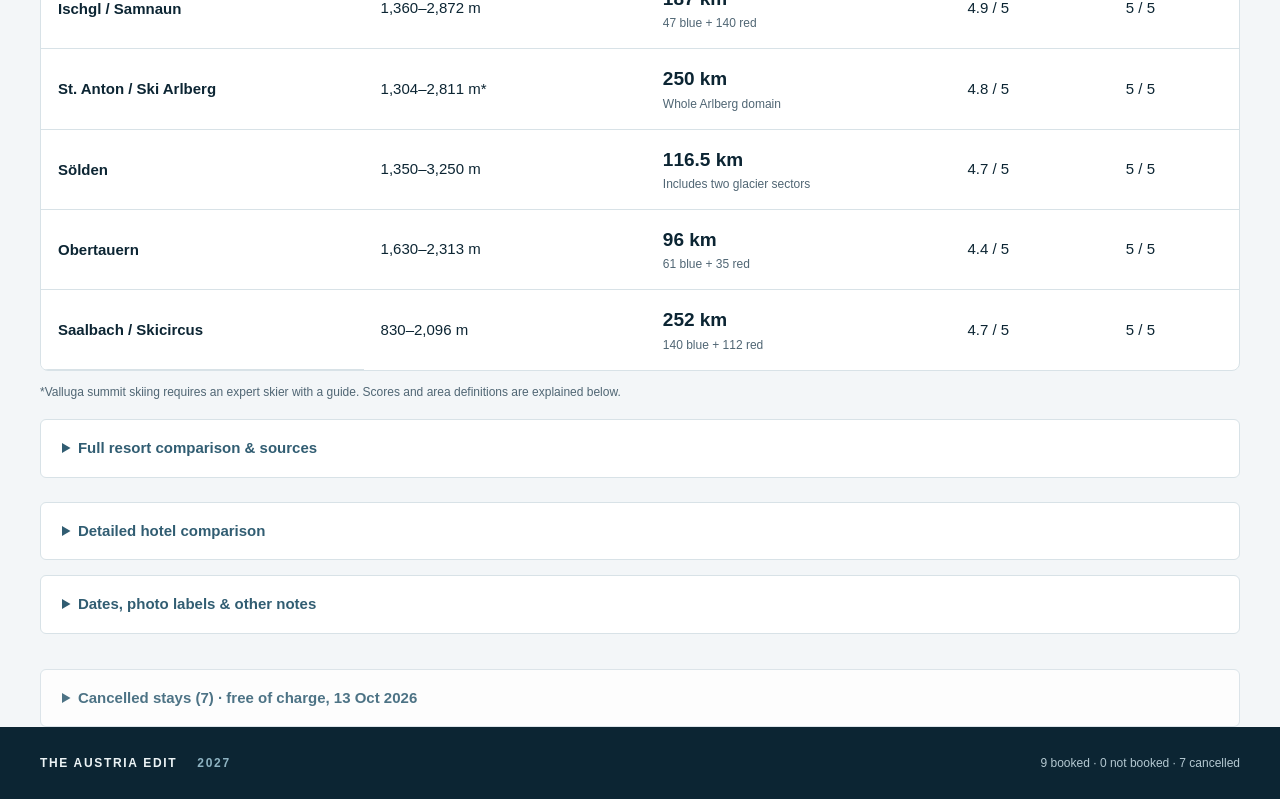
==== commit 18049e31: "Compare Saalbach and add verified Parseierblick apartment photos" ====
--- a/booked/index.html
+++ b/booked/index.html
@@ -3,7 +3,7 @@
 <head>
   <meta charset="utf-8"><meta name="viewport" content="width=device-width,initial-scale=1">
   <title>Austria · Winter 2027</title>
-  <meta name="description" content="Nine booked stays and seven cancelled stays; four resorts compared: rooms, real costs, altitude, pistes, spas and après-ski.">
+  <meta name="description" content="Nine booked stays and seven cancelled stays; five resorts compared: rooms, real costs, altitude, pistes, spas and après-ski.">
   <meta name="robots" content="noindex, nofollow">
   <meta name="theme-color" content="#0c2533"><link rel="icon" type="image/svg+xml" href="favicon.svg">
   <link rel="stylesheet" href="style.css"><link rel="stylesheet" href="vote.css">
@@ -20,13 +20,13 @@
 <div class="stays-grid" id="cards"></div><p class="quick-legend">Bed counts are people, including two sharing a double. Walking times are estimates; ski routes depend on snow.</p>
 </section>
 <section class="vote wrap" id="vote" aria-labelledby="vote-heading"><noscript><p>The group vote needs JavaScript.</p></noscript></section>
-<section class="resorts wrap" id="resorts" aria-labelledby="resorts-heading"><div class="section-head"><h2 id="resorts-heading">The resorts</h2><span class="compact-note">Skiresort expert scores · out of 5</span></div><div class="table-scroll" tabindex="0" role="region" aria-label="Compact resort comparison, scroll horizontally"><table class="compact-resort-table"><caption class="sr-only">Main differences between the four ski areas</caption><thead><tr><th scope="col">Ski area</th><th scope="col">Lift-served height</th><th scope="col">Blue + red pistes</th><th scope="col">Overall</th><th scope="col">Après</th></tr></thead><tbody><tr><th scope="row">Ischgl / Samnaun</th><td>1,360–2,872 m</td><td><strong>187 km</strong><small>47 blue + 140 red</small></td><td>4.9 / 5</td><td>5 / 5</td></tr><tr><th scope="row">St. Anton / Ski Arlberg</th><td>1,304–2,811 m*</td><td><strong>250 km</strong><small>Whole Arlberg domain</small></td><td>4.8 / 5</td><td>5 / 5</td></tr><tr><th scope="row">Sölden</th><td>1,350–3,250 m</td><td><strong>116.5 km</strong><small>Includes two glacier sectors</small></td><td>4.7 / 5</td><td>5 / 5</td></tr><tr><th scope="row">Obertauern</th><td>1,630–2,313 m</td><td><strong>96 km</strong><small>61 blue + 35 red</small></td><td>4.4 / 5</td><td>5 / 5</td></tr></tbody></table></div><p class="compact-footnote">*Valluga summit skiing requires an expert skier with a guide. Scores and area definitions are explained below. This selected resort comparison does not yet include Saalbach; Sonnleiten’s ski-access details are in its stay card.</p><details class="page-disclosure resort-disclosure"><summary>Full resort comparison & sources</summary><p class="mobile-scroll-hint">Scroll sideways to compare all four resorts.</p>
-<div class="table-scroll" tabindex="0" role="region" aria-label="Resort comparison, horizontally scrollable"><table class="resort-scorecard"><caption class="sr-only">Four selected ski destinations compared using consistent sources; nine booked stays remain, all within 24–31 Jan</caption><thead><tr><th scope="col">The mountain</th><th scope="col">Ischgl<small>Silvretta Arena · Ischgl / Samnaun<br>10–16 Jan stay cancelled</small></th><th scope="col">St. Anton<small>Whole Ski Arlberg domain<br>24–31 Jan: Parseierblick apartment &amp; FRANZ booked (10–17 Jan cancelled)</small></th><th scope="col">Sölden<small>Including Rettenbach &amp; Tiefenbach glaciers<br>24–31 Jan booked week (10–17 Jan cancelled)</small></th><th scope="col">Obertauern<small>Connected Obertauern / Tauernrunde<br>24–31 Jan Alpenland booked (other stays cancelled)</small></th></tr></thead><tbody><tr class=""><th scope="row">Village elevation</th><td><strong>1,377 m</strong></td><td><strong>1,304 m</strong></td><td><strong>1,368 m</strong></td><td><strong>1,740 m</strong></td></tr><tr class=""><th scope="row">Lift-served altitude¹</th><td><strong>1,360–2,872 m</strong></td><td><strong>1,304–2,811 m</strong><small>Valluga summit restriction¹</small></td><td><strong>1,350–3,250 m</strong><small>Excludes 3,340 m viewpoint¹</small></td><td><strong>1,630–2,313 m</strong></td></tr><tr class="terrain-row"><th scope="row">Blue + red pistes</th><td><strong>187 km</strong><small>47 blue + 140 red</small><div class="terrain-bar" aria-label="47 km blue, 140 km red, 52 km black"><span class="blue" style="width:19.67%"></span><span class="red" style="width:58.58%"></span><span class="black" style="width:21.76%"></span></div></td><td><strong>250 km</strong><small>130 blue + 120 red</small><div class="terrain-bar" aria-label="130 km blue, 120 km red, 49.7 km black"><span class="blue" style="width:43.38%"></span><span class="red" style="width:40.04%"></span><span class="black" style="width:16.58%"></span></div></td><td><strong>116.5 km</strong><small>76.4 blue + 40.1 red</small><div class="terrain-bar" aria-label="76.4 km blue, 40.1 km red, 29.2 km black"><span class="blue" style="width:52.44%"></span><span class="red" style="width:27.52%"></span><span class="black" style="width:20.04%"></span></div></td><td><strong>96 km</strong><small>61 blue + 35 red</small><div class="terrain-bar" aria-label="61 km blue, 35 km red, 4 km black"><span class="blue" style="width:61.00%"></span><span class="red" style="width:35.00%"></span><span class="black" style="width:4.00%"></span></div></td></tr><tr class=""><th scope="row">Total groomed pistes²</th><td><strong>239 km</strong><small>52 km black</small></td><td><strong>300 km</strong><small>49.7 km black · total rounded</small></td><td><strong>145.7 km</strong><small>29.2 km black</small></td><td><strong>100 km</strong><small>4 km black</small></td></tr><tr class=""><th scope="row">Lifts · Skiresort basis</th><td>45</td><td>85</td><td>31</td><td>26</td></tr><tr class=""><th scope="row">Glacier skiing</th><td>No</td><td>No</td><td>Yes · 2 glacier sectors</td><td>No</td></tr><tr class=""><th scope="row">Overall resort rating³</th><td><a href="https://www.skiresort.com/en/ski-resort/ischgl-samnaun-silvretta-arena/test-report/" target="_blank" rel="noopener"><strong class="rating-number">4.9</strong><span class="rating-scale">/ 5</span></a><small>Test: 28 Nov 2025</small></td><td><a href="https://www.skiresort.com/en/ski-resort/st-anton-st-christoph-stuben-lech-zuers-warth-schroecken-ski-arlberg/test-report/" target="_blank" rel="noopener"><strong class="rating-number">4.8</strong><span class="rating-scale">/ 5</span></a><small>Test: 18 Dec 2021</small></td><td><a href="https://www.skiresort.com/en/ski-resort/soelden/test-report/" target="_blank" rel="noopener"><strong class="rating-number">4.7</strong><span class="rating-scale">/ 5</span></a><small>Test: 20 Nov 2025</small></td><td><a href="https://www.skiresort.com/en/ski-resort/obertauern/test-report/" target="_blank" rel="noopener"><strong class="rating-number">4.4</strong><span class="rating-scale">/ 5</span></a><small>Test: 30 Dec 2019</small></td></tr><tr class=""><th scope="row">Après-ski rating³</th><td><a href="https://www.skiresort.com/en/ski-resort/ischgl-samnaun-silvretta-arena/test-result/apres-ski/" target="_blank" rel="noopener"><strong class="rating-number">5</strong><span class="rating-scale">/ 5</span></a><small>Skiresort expert score</small></td><td><a href="https://www.skiresort.com/en/ski-resort/st-anton-st-christoph-stuben-lech-zuers-warth-schroecken-ski-arlberg/test-result/apres-ski/" target="_blank" rel="noopener"><strong class="rating-number">5</strong><span class="rating-scale">/ 5</span></a><small>Skiresort expert score</small></td><td><a href="https://www.skiresort.com/en/ski-resort/soelden/test-result/apres-ski/" target="_blank" rel="noopener"><strong class="rating-number">5</strong><span class="rating-scale">/ 5</span></a><small>Skiresort expert score</small></td><td><a href="https://www.skiresort.com/en/ski-resort/obertauern/test-result/apres-ski/" target="_blank" rel="noopener"><strong class="rating-number">5</strong><span class="rating-scale">/ 5</span></a><small>Skiresort expert score</small></td></tr></tbody></table></div>
+<section class="resorts wrap" id="resorts" aria-labelledby="resorts-heading"><div class="section-head"><h2 id="resorts-heading">The resorts</h2><span class="compact-note">Skiresort expert scores · out of 5</span></div><div class="table-scroll" tabindex="0" role="region" aria-label="Compact resort comparison, scroll horizontally"><table class="compact-resort-table"><caption class="sr-only">Main differences between the five ski areas</caption><thead><tr><th scope="col">Ski area</th><th scope="col">Lift-served height</th><th scope="col">Blue + red pistes</th><th scope="col">Overall</th><th scope="col">Après</th></tr></thead><tbody><tr><th scope="row">Ischgl / Samnaun</th><td>1,360–2,872 m</td><td><strong>187 km</strong><small>47 blue + 140 red</small></td><td>4.9 / 5</td><td>5 / 5</td></tr><tr><th scope="row">St. Anton / Ski Arlberg</th><td>1,304–2,811 m*</td><td><strong>250 km</strong><small>Whole Arlberg domain</small></td><td>4.8 / 5</td><td>5 / 5</td></tr><tr><th scope="row">Sölden</th><td>1,350–3,250 m</td><td><strong>116.5 km</strong><small>Includes two glacier sectors</small></td><td>4.7 / 5</td><td>5 / 5</td></tr><tr><th scope="row">Obertauern</th><td>1,630–2,313 m</td><td><strong>96 km</strong><small>61 blue + 35 red</small></td><td>4.4 / 5</td><td>5 / 5</td></tr><tr><th scope="row">Saalbach / Skicircus</th><td>830–2,096 m</td><td><strong>252 km</strong><small>140 blue + 112 red</small></td><td>4.7 / 5</td><td>5 / 5</td></tr></tbody></table></div><p class="compact-footnote">*Valluga summit skiing requires an expert skier with a guide. Scores and area definitions are explained below.</p><details class="page-disclosure resort-disclosure"><summary>Full resort comparison & sources</summary><p class="mobile-scroll-hint">Scroll sideways to compare all five resorts.</p>
+<div class="table-scroll" tabindex="0" role="region" aria-label="Resort comparison, horizontally scrollable"><table class="resort-scorecard"><caption class="sr-only">Five selected ski destinations compared using consistent sources; nine booked stays remain, all within 24–31 Jan</caption><thead><tr><th scope="col">The mountain</th><th scope="col">Ischgl<small>Silvretta Arena · Ischgl / Samnaun<br>10–16 Jan stay cancelled</small></th><th scope="col">St. Anton<small>Whole Ski Arlberg domain<br>24–31 Jan: Parseierblick apartment &amp; FRANZ booked (10–17 Jan cancelled)</small></th><th scope="col">Sölden<small>Including Rettenbach &amp; Tiefenbach glaciers<br>24–31 Jan booked week (10–17 Jan cancelled)</small></th><th scope="col">Obertauern<small>Connected Obertauern / Tauernrunde<br>24–31 Jan Alpenland booked (other stays cancelled)</small></th><th scope="col">Saalbach<small>Connected Skicircus · Hinterglemm, Leogang &amp; Fieberbrunn<br>24–31 Jan Sonnleiten booked</small></th></tr></thead><tbody><tr class=""><th scope="row">Village elevation</th><td><strong>1,377 m</strong></td><td><strong>1,304 m</strong></td><td><strong>1,368 m</strong></td><td><strong>1,740 m</strong></td><td><strong>~1,003 m</strong></td></tr><tr class=""><th scope="row">Lift-served altitude¹</th><td><strong>1,360–2,872 m</strong></td><td><strong>1,304–2,811 m</strong><small>Valluga summit restriction¹</small></td><td><strong>1,350–3,250 m</strong><small>Excludes 3,340 m viewpoint¹</small></td><td><strong>1,630–2,313 m</strong></td><td><strong>830–2,096 m</strong><small>Whole Skicircus ski area</small></td></tr><tr class="terrain-row"><th scope="row">Blue + red pistes</th><td><strong>187 km</strong><small>47 blue + 140 red</small><div class="terrain-bar" aria-label="47 km blue, 140 km red, 52 km black"><span class="blue" style="width:19.67%"></span><span class="red" style="width:58.58%"></span><span class="black" style="width:21.76%"></span></div></td><td><strong>250 km</strong><small>130 blue + 120 red</small><div class="terrain-bar" aria-label="130 km blue, 120 km red, 49.7 km black"><span class="blue" style="width:43.38%"></span><span class="red" style="width:40.04%"></span><span class="black" style="width:16.58%"></span></div></td><td><strong>116.5 km</strong><small>76.4 blue + 40.1 red</small><div class="terrain-bar" aria-label="76.4 km blue, 40.1 km red, 29.2 km black"><span class="blue" style="width:52.44%"></span><span class="red" style="width:27.52%"></span><span class="black" style="width:20.04%"></span></div></td><td><strong>96 km</strong><small>61 blue + 35 red</small><div class="terrain-bar" aria-label="61 km blue, 35 km red, 4 km black"><span class="blue" style="width:61.00%"></span><span class="red" style="width:35.00%"></span><span class="black" style="width:4.00%"></span></div></td><td><strong>252 km</strong><small>140 blue + 112 red</small><div class="terrain-bar" aria-label="140 km blue, 112 km red, 18 km black"><span class="blue" style="width:51.85%"></span><span class="red" style="width:41.48%"></span><span class="black" style="width:6.67%"></span></div></td></tr><tr class=""><th scope="row">Total groomed pistes²</th><td><strong>239 km</strong><small>52 km black</small></td><td><strong>300 km</strong><small>49.7 km black · total rounded</small></td><td><strong>145.7 km</strong><small>29.2 km black</small></td><td><strong>100 km</strong><small>4 km black</small></td><td><strong>270 km</strong><small>18 km black</small></td></tr><tr class=""><th scope="row">Lifts · Skiresort basis</th><td>45</td><td>85</td><td>31</td><td>26</td><td>69</td></tr><tr class=""><th scope="row">Glacier skiing</th><td>No</td><td>No</td><td>Yes · 2 glacier sectors</td><td>No</td><td>No<small>Kitzsteinhorn is a separate excursion</small></td></tr><tr class=""><th scope="row">Overall resort rating³</th><td><a href="https://www.skiresort.com/en/ski-resort/ischgl-samnaun-silvretta-arena/test-report/" target="_blank" rel="noopener"><strong class="rating-number">4.9</strong><span class="rating-scale">/ 5</span></a><small>Test: 28 Nov 2025</small></td><td><a href="https://www.skiresort.com/en/ski-resort/st-anton-st-christoph-stuben-lech-zuers-warth-schroecken-ski-arlberg/test-report/" target="_blank" rel="noopener"><strong class="rating-number">4.8</strong><span class="rating-scale">/ 5</span></a><small>Test: 18 Dec 2021</small></td><td><a href="https://www.skiresort.com/en/ski-resort/soelden/test-report/" target="_blank" rel="noopener"><strong class="rating-number">4.7</strong><span class="rating-scale">/ 5</span></a><small>Test: 20 Nov 2025</small></td><td><a href="https://www.skiresort.com/en/ski-resort/obertauern/test-report/" target="_blank" rel="noopener"><strong class="rating-number">4.4</strong><span class="rating-scale">/ 5</span></a><small>Test: 30 Dec 2019</small></td><td><a href="https://www.skiresort.com/en/ski-resort/saalbach-hinterglemm-leogang-fieberbrunn-skicircus/test-report/" target="_blank" rel="noopener"><strong class="rating-number">4.7</strong><span class="rating-scale">/ 5</span></a><small>Test: 13 Feb 2021</small></td></tr><tr class=""><th scope="row">Après-ski rating³</th><td><a href="https://www.skiresort.com/en/ski-resort/ischgl-samnaun-silvretta-arena/test-result/apres-ski/" target="_blank" rel="noopener"><strong class="rating-number">5</strong><span class="rating-scale">/ 5</span></a><small>Skiresort expert score</small></td><td><a href="https://www.skiresort.com/en/ski-resort/st-anton-st-christoph-stuben-lech-zuers-warth-schroecken-ski-arlberg/test-result/apres-ski/" target="_blank" rel="noopener"><strong class="rating-number">5</strong><span class="rating-scale">/ 5</span></a><small>Skiresort expert score</small></td><td><a href="https://www.skiresort.com/en/ski-resort/soelden/test-result/apres-ski/" target="_blank" rel="noopener"><strong class="rating-number">5</strong><span class="rating-scale">/ 5</span></a><small>Skiresort expert score</small></td><td><a href="https://www.skiresort.com/en/ski-resort/obertauern/test-result/apres-ski/" target="_blank" rel="noopener"><strong class="rating-number">5</strong><span class="rating-scale">/ 5</span></a><small>Skiresort expert score</small></td><td><a href="https://www.skiresort.com/en/ski-resort/saalbach-hinterglemm-leogang-fieberbrunn-skicircus/test-result/apres-ski/" target="_blank" rel="noopener"><strong class="rating-number">5</strong><span class="rating-scale">/ 5</span></a><small>Skiresort expert score</small></td></tr></tbody></table></div>
 <div class="piste-legend" aria-label="Piste colours"><span><i></i>Blue</span><span class="red"><i></i>Red</span><span class="black"><i></i>Black</span></div>
 <p class="resort-explain">¹ Village height and mountain height are different. Valluga at 2,811 m is lift-served, but skiing from its summit is restricted to proficient skiers with a guide, not an ordinary groomed descent. Sölden’s often-advertised 3,340 m includes a viewpoint reached on foot; the lift company gives skiing up to 3,250 m.</p>
 <p class="resort-explain">² Piste counts use Skiresort’s published breakdown consistently; ski routes and off-piste mileage are excluded. Current official totals sometimes differ (Ski Arlberg 301 km; Sölden 147 km). Sources and specific counting differences are under each resort.</p>
-<p class="resort-explain">³ Scores are Skiresort.info / Skiresort.com expert ratings out of 5, checked 5 October 2026. The test dates shown vary; these are not guest-review averages or forecasts for January 2027. All four receive 5/5 for après-ski, so the setting and trip home matter more than that tied score. Intermediate-fit summaries are editorial judgments based on the terrain and access facts.</p>
-<div class="resort-grid"><article class="resort-detail"><div class="resort-detail-head"><h3>Ischgl</h3><span class="week-label">10–16 Jan · cancelled</span></div><dl><div><dt>For intermediate skiers</dt><dd>Red-run cruising. With 140 km red versus 47 km blue, this is the strongest red-heavy choice for confident intermediates. The mileage spans Austria and Switzerland.</dd></div><div><dt>Snow & altitude</dt><dd>High terrain and extensive snowmaking (95% coverage listed by Skiresort). No glacier skiing. This supports reliability, not a guarantee that every run will open.</dd></div><div><dt>Après-ski & the return home</dt><dd>The party focus is Ischgl, including Trofana Alm and Kuhstall; Samnaun is quieter. NordOst is a village base, so plan the walk back rather than expecting piste-side accommodation.</dd></div><div><dt>From the cancelled stay</dt><dd>CANCELLED 13 Oct 2026 · <button data-open="nordost">NordOst</button> · €138.97 pp/night. Mapped walk: 550 m / about 8 minutes to Pardatschgratbahn; the hotel advertises about 6 minutes. No verified direct ski-in/out.</dd></div><div><dt>Getting there</dt><dd>Rail to Landeck-Zams, then bus 260 into the valley. The official site also lists Zurich and Munich airport transfer options.</dd></div></dl><details><summary>Sources, scope & counting notes</summary><ul><li>This is the connected cross-border Silvretta Arena, not all separate resorts on a wider Silvretta pass.</li><li>Skiresort reports 1,360–2,872 m; Ischgl tourism reports 1,377–2,872 m. The operator gives Pardatschgratbahn&#x27;s valley station as 1,365 m, showing why village and lowest lift elevations differ. Greitspitze has ordinary pistes from the summit.</li><li>Official Ischgl page lists 239 km total but 47 blue + 140 red + 47 black, which sums to 234. Use Skiresort&#x27;s 47 / 140 / 52 = 239 breakdown rather than silently correcting the official page.</li><li>Official Ischgl tourism lists 46 lifts; Skiresort lists 45. If displaying lifts, keep the provider label visible.</li></ul><div class="resort-links"><a href="https://www.skiresort.com/en/ski-resort/ischgl-samnaun-silvretta-arena/slope-offering/" target="_blank" rel="noopener">Piste breakdown</a><a href="https://www.skiresort.com/en/ski-resort/ischgl-samnaun-silvretta-arena/test-report/" target="_blank" rel="noopener">Expert test</a><a href="https://www.skiresort.com/en/ski-resort/ischgl-samnaun-silvretta-arena/test-result/apres-ski/" target="_blank" rel="noopener">Après rating</a><a href="https://www.ischgl.com/en/winter/silvretta-arena" target="_blank" rel="noopener">Official ski area</a><a href="https://www.skiresort.com/en/ski-resort/ischgl-samnaun-silvretta-arena/test-result/snow-reliability/" target="_blank" rel="noopener">Snow reliability</a><a href="https://www.ischgl.com/en/plan-your-trip/arrival-mobility" target="_blank" rel="noopener">Getting there</a><a href="https://www.nordost-ischgl.at/" target="_blank" rel="noopener">NordOst location</a></div></details></article><article class="resort-detail"><div class="resort-detail-head"><h3>St. Anton</h3><span class="week-label">24–31 Jan</span></div><dl><div><dt>For intermediate skiers</dt><dd>The broadest terrain choice. The 250 km blue/red figure covers the whole Ski Arlberg domain, including Lech/Zürs and Warth/Schröcken. Plan sectors and return connections; it is not all immediately above St. Anton.</dd></div><div><dt>Snow & altitude</dt><dd>No glacier skiing. Snowmaking supplements natural snow, but the wider domain contains different elevations and exposures. Fresh conditions and connections need checking close to travel.</dd></div><div><dt>Après-ski & the return home</dt><dd>St. Anton drives the domain’s lively reputation, including Mooser Wirt and Krazy Kanguruh. Parseierblick is at Nasserein, so the last trip home from central or mountain venues still needs planning; FRANZ is in the village centre by the church, a few minutes’ walk from the pedestrian zone.</dd></div><div><dt>Booked stays</dt><dd><button data-open="franz-st-anton">FRANZ alpine living · Roggspitze</button> (booked direct 18 Oct 2026) · €162.17 pp/night incl. city tax, self-catering; three en-suite bedrooms in the village centre. Mapped walk about 540 m / 7 minutes to the Nassereinbahn (free ski depot there for FRANZ guests) or 770 m / 10 minutes to the Galzigbahn. Also booked: <button data-open="parseierblick-apt">Parseierblick · Two-Bedroom Apartment</button> for the same week.</dd></div><div><dt>From the cancelled 10–17 Jan stay</dt><dd>CANCELLED 13 Oct 2026; the 24–31 Jan Parseierblick apartment stays booked · <button data-open="parseierblick">Parseierblick</button> · €144.05 pp/night, breakfast included. Across from Nassereinbahn: the mapped walking route is 72 m / about 1 minute. A final road crossing remains; exact doorstep ski-in is not confirmed.</dd></div><div><dt>Getting there</dt><dd>St. Anton has a mainline station in the village. The regional arrival guide lists Zurich airport transfers; January 2027 services and timings must be checked separately.</dd></div></dl><details><summary>Sources, scope & counting notes</summary><ul><li>Whole Ski Arlberg: St. Anton–St. Christoph–Stuben, Lech–Oberlech–Zürs and Warth–Schröcken. The large powder/off-piste offering is excluded.</li><li>2,811 m is the lift-served Valluga summit. The Tirol tourism board states that skiing from Valluga is restricted to proficient skiers accompanied by a mountain or ski guide. Do not imply a normal groomed piste starts at the summit.</li><li>Official Ski Arlberg overview currently advertises 301 km; Skiresort displays 300 km with category sum 299.7 km. Comparison uses Skiresort consistently.</li><li>The tourism board&#x27;s older Winter 2024/25 press pack gives 129 blue / 121 red / 50 black. Do not mix this older breakdown with the current comparison.</li></ul><div class="resort-links"><a href="https://www.skiresort.com/en/ski-resort/st-anton-st-christoph-stuben-lech-zuers-warth-schroecken-ski-arlberg/slope-offering/" target="_blank" rel="noopener">Piste breakdown</a><a href="https://www.skiresort.com/en/ski-resort/st-anton-st-christoph-stuben-lech-zuers-warth-schroecken-ski-arlberg/test-report/" target="_blank" rel="noopener">Expert test</a><a href="https://www.skiresort.com/en/ski-resort/st-anton-st-christoph-stuben-lech-zuers-warth-schroecken-ski-arlberg/test-result/apres-ski/" target="_blank" rel="noopener">Après rating</a><a href="https://www.skiarlberg.at/en/winter/ski-resort" target="_blank" rel="noopener">Official ski area</a><a href="https://www.skiresort.com/en/ski-resort/st-anton-st-christoph-stuben-lech-zuers-warth-schroecken-ski-arlberg/test-result/snow-reliability/" target="_blank" rel="noopener">Snow reliability</a><a href="https://www.arlberg.com/en/arrival" target="_blank" rel="noopener">Getting there</a><a href="https://www.tirol.at/aktivitaeten/sport/skifahren/skigebietstipps-st-anton-am-arlberg" target="_blank" rel="noopener">Valluga restrictions</a><a href="https://www.stantonamarlberg.com/images/stories/pdf-dateien/berichte-homepage/Pressemappe_Sommer_Eng.pdf" target="_blank" rel="noopener">Village &amp; railway facts</a><a href="https://www.booking.com/landmark/at/nasserein.es.html" target="_blank" rel="noopener">Nasserein access</a><a href="https://www.visitfranz.com/en/apartments/roggspitze/" target="_blank" rel="noopener">FRANZ Roggspitze</a></div></details></article><article class="resort-detail"><div class="resort-detail-head"><h3>Sölden</h3><span class="week-label">24–31 Jan</span></div><dl><div><dt>For intermediate skiers</dt><dd>A varied intermediate week. Giggijoch and glacier sectors offer wider easier runs; Gaislachkogl has more intermediate terrain. The blue/red total is 116.5 km.</dd></div><div><dt>Snow & altitude</dt><dd>The only glacier option here: Rettenbach and Tiefenbach, with skiing above 3,000 m. Skiresort lists 91% snowmaking coverage. Wind, weather and open links still matter.</dd></div><div><dt>Après-ski & the return home</dt><dd>Mountain bars and town venues stretch between Giggijochbahn and Gaislachkoglbahn. Valentin is near Gaislachkogl, so check the return distance when choosing an evening venue farther along the village.</dd></div><div><dt>From the cancelled stay</dt><dd>CANCELLED 13 Oct 2026; Glanz &amp; Glory 24–31 Jan stays booked · <button data-open="valentin">Valentin Design Apartments</button> · €149.35 pp/night. The hotel advertises 150–200 m to Gaislachkoglbahn, while the mapped street walk is 350 m / about 5 minutes. The separate Hotel Valentin is not this booking.</dd></div><div><dt>Getting there</dt><dd>Official driving estimates: Munich airport 3 h 15 min; Zurich airport 3 h 30 min. These are planning estimates, not live traffic predictions or a booked transfer.</dd></div></dl><details><summary>Sources, scope & counting notes</summary><ul><li>Sölden’s connected winter area, including both glacier sectors. The wider Ötztal ski-pass portfolio is not added.</li><li>Use 1,350–3,250 m for lift-served skiing. The advertised 3,340 m maximum includes Schwarze Schneid&#x27;s viewing platform, reached by a 15-minute walk from the gondola. Keep village elevation separate.</li><li>Official overview advertises 147 km; official pages contain inconsistent older breakdowns. Skiresort states 145.7 km plus 8.4 km routes; its slope page rounds the total to 146 but the three grades sum to 145.7. Use 145.7 consistently and disclose source/counting differences.</li></ul><div class="resort-links"><a href="https://www.skiresort.com/en/ski-resort/soelden/" target="_blank" rel="noopener">Piste breakdown</a><a href="https://www.skiresort.com/en/ski-resort/soelden/test-report/" target="_blank" rel="noopener">Expert test</a><a href="https://www.skiresort.com/en/ski-resort/soelden/test-result/apres-ski/" target="_blank" rel="noopener">Après rating</a><a href="https://www.soelden.com/en/activities/winter/skiing-snowboarding/ski-area-information" target="_blank" rel="noopener">Official ski area</a><a href="https://www.skiresort.com/en/ski-resort/soelden/test-result/snow-reliability/" target="_blank" rel="noopener">Snow reliability</a><a href="https://www.soelden.com/en/region-villages/getting-here/plane" target="_blank" rel="noopener">Getting there</a><a href="https://bergbahnen.soelden.com/en/about-us/business-areas" target="_blank" rel="noopener">Lift company elevations</a><a href="https://www.soelden.com/en/activities/winter/skiing-snowboarding/ski-area-information/ski-area-map-lifts-slopes" target="_blank" rel="noopener">Ski map &amp; viewpoint</a><a href="https://www.soelden-apartment.com/en/" target="_blank" rel="noopener">Valentin location</a></div></details></article><article class="resort-detail"><div class="resort-detail-head"><h3>Obertauern</h3><span class="week-label">24–31 Jan</span></div><dl><div><dt>For intermediate skiers</dt><dd>The easiest grade mix for relaxed cruising: 61 km blue plus 35 km red, or 96% of the area. The Tauernrunde circuit is compact, with less overall mileage than the other three.</dd></div><div><dt>Snow & altitude</dt><dd>The highest village of these four at 1,740 m, with a ski-area base at 1,630 m. No glacier; Skiresort lists 95% snowmaking coverage. High altitude is helpful, not a trip-date snow forecast.</dd></div><div><dt>Après-ski & the return home</dt><dd>Edelweissalm and Hochalm are well-known afternoon stops, with bars in the centre later. DIE SONNE’s shuttle ends at 17:00, so arrange the late return separately.</dd></div><div><dt>Booked stay</dt><dd><button data-open="alpenland-obertauern">Hotel Alpenland</button> (rebooked 16 Oct 2026) · €163.69 pp/night; ski room straight onto the piste, about 150 m to the lift. Earlier stays CANCELLED 13 Oct 2026 (Winter and an earlier Alpenland booking also cancelled) · <button data-open="die-sonne">DIE SONNE</button> · €134.77 pp/night for five; shuttle 09:00–17:00 or a mapped 550 m / 8-minute lift walk. <button data-open="solaria">Solaria</button> · €165.67 for six, breakfast included; short walk to bridge 5 (about 50 m in a secondary listing), then ski onward; return almost to the door.</dd></div><div><dt>Getting there</dt><dd>Solaria lists Munich airport at about 250 km. Rail access is via Radstadt, about 21 km away, followed by bus or a pre-arranged road transfer.</dd></div></dl><details><summary>Sources, scope & counting notes</summary><ul><li>Obertauern only: 100 connected piste kilometres. Grosseck-Speiereck is a separate area roughly 15 km away even where included on the same pass; it is excluded here.</li><li>1,740–2,526 m refers to village/mountain geography and is not the lift-served ski range. The official winter and piste-map pages give 1,630–2,313 m.</li><li>Obertauern passes of 1.5 days or longer also cover Grosseck-Speiereck, around 15 km away. This is a separate outing, not extra connected Obertauern mileage. SuperSkiCard and LUNGO are broader pass products and should not inflate the 100 km comparison.</li></ul><div class="resort-links"><a href="https://www.skiresort.com/en/ski-resort/obertauern/slope-offering/" target="_blank" rel="noopener">Piste breakdown</a><a href="https://www.skiresort.com/en/ski-resort/obertauern/test-report/" target="_blank" rel="noopener">Expert test</a><a href="https://www.skiresort.com/en/ski-resort/obertauern/test-result/apres-ski/" target="_blank" rel="noopener">Après rating</a><a href="https://www.obertauern.com/en/ski-resort/slope-map.html" target="_blank" rel="noopener">Official ski area</a><a href="https://www.skiresort.com/en/ski-resort/obertauern/slope-offering/" target="_blank" rel="noopener">Snow reliability</a><a href="https://www.hotel-solaria.at/en/service/location-arrival/" target="_blank" rel="noopener">Getting there</a><a href="https://www.sunislife.at/en/living-dreams/inclusive-service.html" target="_blank" rel="noopener">DIE SONNE shuttle</a><a href="https://www.hotel-solaria.at/en/winter/ski-in-ski-out/" target="_blank" rel="noopener">Solaria piste access</a></div></details></article></div></details></section>
+<p class="resort-explain">³ Scores are Skiresort.info / Skiresort.com expert ratings out of 5, checked 5 October 2026 for the original four; Saalbach checked 19 October 2026. The test dates shown vary; these are expert editorial assessments, not objective measurements, guest-review averages or forecasts for January 2027. All five receive 5/5 for après-ski, so the setting and trip home matter more than that tied score. Intermediate-fit summaries are editorial judgments based on the terrain and access facts.</p>
+<div class="resort-grid"><article class="resort-detail"><div class="resort-detail-head"><h3>Ischgl</h3><span class="week-label">10–16 Jan · cancelled</span></div><dl><div><dt>For intermediate skiers</dt><dd>Red-run cruising. With 140 km red versus 47 km blue, this is the strongest red-heavy choice for confident intermediates. The mileage spans Austria and Switzerland.</dd></div><div><dt>Snow & altitude</dt><dd>High terrain and extensive snowmaking (95% coverage listed by Skiresort). No glacier skiing. This supports reliability, not a guarantee that every run will open.</dd></div><div><dt>Après-ski & the return home</dt><dd>The party focus is Ischgl, including Trofana Alm and Kuhstall; Samnaun is quieter. NordOst is a village base, so plan the walk back rather than expecting piste-side accommodation.</dd></div><div><dt>From the cancelled stay</dt><dd>CANCELLED 13 Oct 2026 · <button data-open="nordost">NordOst</button> · €138.97 pp/night. Mapped walk: 550 m / about 8 minutes to Pardatschgratbahn; the hotel advertises about 6 minutes. No verified direct ski-in/out.</dd></div><div><dt>Getting there</dt><dd>Rail to Landeck-Zams, then bus 260 into the valley. The official site also lists Zurich and Munich airport transfer options.</dd></div></dl><details><summary>Sources, scope & counting notes</summary><ul><li>This is the connected cross-border Silvretta Arena, not all separate resorts on a wider Silvretta pass.</li><li>Skiresort reports 1,360–2,872 m; Ischgl tourism reports 1,377–2,872 m. The operator gives Pardatschgratbahn&#x27;s valley station as 1,365 m, showing why village and lowest lift elevations differ. Greitspitze has ordinary pistes from the summit.</li><li>Official Ischgl page lists 239 km total but 47 blue + 140 red + 47 black, which sums to 234. Use Skiresort&#x27;s 47 / 140 / 52 = 239 breakdown rather than silently correcting the official page.</li><li>Official Ischgl tourism lists 46 lifts; Skiresort lists 45. If displaying lifts, keep the provider label visible.</li></ul><div class="resort-links"><a href="https://www.skiresort.com/en/ski-resort/ischgl-samnaun-silvretta-arena/slope-offering/" target="_blank" rel="noopener">Piste breakdown</a><a href="https://www.skiresort.com/en/ski-resort/ischgl-samnaun-silvretta-arena/test-report/" target="_blank" rel="noopener">Expert test</a><a href="https://www.skiresort.com/en/ski-resort/ischgl-samnaun-silvretta-arena/test-result/apres-ski/" target="_blank" rel="noopener">Après rating</a><a href="https://www.ischgl.com/en/winter/silvretta-arena" target="_blank" rel="noopener">Official ski area</a><a href="https://www.skiresort.com/en/ski-resort/ischgl-samnaun-silvretta-arena/test-result/snow-reliability/" target="_blank" rel="noopener">Snow reliability</a><a href="https://www.ischgl.com/en/plan-your-trip/arrival-mobility" target="_blank" rel="noopener">Getting there</a><a href="https://www.nordost-ischgl.at/" target="_blank" rel="noopener">NordOst location</a></div></details></article><article class="resort-detail"><div class="resort-detail-head"><h3>St. Anton</h3><span class="week-label">24–31 Jan</span></div><dl><div><dt>For intermediate skiers</dt><dd>The broadest terrain choice. The 250 km blue/red figure covers the whole Ski Arlberg domain, including Lech/Zürs and Warth/Schröcken. Plan sectors and return connections; it is not all immediately above St. Anton.</dd></div><div><dt>Snow & altitude</dt><dd>No glacier skiing. Snowmaking supplements natural snow, but the wider domain contains different elevations and exposures. Fresh conditions and connections need checking close to travel.</dd></div><div><dt>Après-ski & the return home</dt><dd>St. Anton drives the domain’s lively reputation, including Mooser Wirt and Krazy Kanguruh. Parseierblick is at Nasserein, so the last trip home from central or mountain venues still needs planning; FRANZ is in the village centre by the church, a few minutes’ walk from the pedestrian zone.</dd></div><div><dt>Booked stays</dt><dd><button data-open="franz-st-anton">FRANZ alpine living · Roggspitze</button> (booked direct 18 Oct 2026) · €162.17 pp/night incl. city tax, self-catering; three en-suite bedrooms in the village centre. Mapped walk about 540 m / 7 minutes to the Nassereinbahn (free ski depot there for FRANZ guests) or 770 m / 10 minutes to the Galzigbahn. Also booked: <button data-open="parseierblick-apt">Parseierblick · Two-Bedroom Apartment</button> for the same week.</dd></div><div><dt>From the cancelled 10–17 Jan stay</dt><dd>CANCELLED 13 Oct 2026; the 24–31 Jan Parseierblick apartment stays booked · <button data-open="parseierblick">Parseierblick</button> · €144.05 pp/night, breakfast included. Across from Nassereinbahn: the mapped walking route is 72 m / about 1 minute. A final road crossing remains; exact doorstep ski-in is not confirmed.</dd></div><div><dt>Getting there</dt><dd>St. Anton has a mainline station in the village. The regional arrival guide lists Zurich airport transfers; January 2027 services and timings must be checked separately.</dd></div></dl><details><summary>Sources, scope & counting notes</summary><ul><li>Whole Ski Arlberg: St. Anton–St. Christoph–Stuben, Lech–Oberlech–Zürs and Warth–Schröcken. The large powder/off-piste offering is excluded.</li><li>2,811 m is the lift-served Valluga summit. The Tirol tourism board states that skiing from Valluga is restricted to proficient skiers accompanied by a mountain or ski guide. Do not imply a normal groomed piste starts at the summit.</li><li>Official Ski Arlberg overview currently advertises 301 km; Skiresort displays 300 km with category sum 299.7 km. Comparison uses Skiresort consistently.</li><li>The tourism board&#x27;s older Winter 2024/25 press pack gives 129 blue / 121 red / 50 black. Do not mix this older breakdown with the current comparison.</li></ul><div class="resort-links"><a href="https://www.skiresort.com/en/ski-resort/st-anton-st-christoph-stuben-lech-zuers-warth-schroecken-ski-arlberg/slope-offering/" target="_blank" rel="noopener">Piste breakdown</a><a href="https://www.skiresort.com/en/ski-resort/st-anton-st-christoph-stuben-lech-zuers-warth-schroecken-ski-arlberg/test-report/" target="_blank" rel="noopener">Expert test</a><a href="https://www.skiresort.com/en/ski-resort/st-anton-st-christoph-stuben-lech-zuers-warth-schroecken-ski-arlberg/test-result/apres-ski/" target="_blank" rel="noopener">Après rating</a><a href="https://www.skiarlberg.at/en/winter/ski-resort" target="_blank" rel="noopener">Official ski area</a><a href="https://www.skiresort.com/en/ski-resort/st-anton-st-christoph-stuben-lech-zuers-warth-schroecken-ski-arlberg/test-result/snow-reliability/" target="_blank" rel="noopener">Snow reliability</a><a href="https://www.arlberg.com/en/arrival" target="_blank" rel="noopener">Getting there</a><a href="https://www.tirol.at/aktivitaeten/sport/skifahren/skigebietstipps-st-anton-am-arlberg" target="_blank" rel="noopener">Valluga restrictions</a><a href="https://www.stantonamarlberg.com/images/stories/pdf-dateien/berichte-homepage/Pressemappe_Sommer_Eng.pdf" target="_blank" rel="noopener">Village &amp; railway facts</a><a href="https://www.booking.com/landmark/at/nasserein.es.html" target="_blank" rel="noopener">Nasserein access</a><a href="https://www.visitfranz.com/en/apartments/roggspitze/" target="_blank" rel="noopener">FRANZ Roggspitze</a></div></details></article><article class="resort-detail"><div class="resort-detail-head"><h3>Sölden</h3><span class="week-label">24–31 Jan</span></div><dl><div><dt>For intermediate skiers</dt><dd>A varied intermediate week. Giggijoch and glacier sectors offer wider easier runs; Gaislachkogl has more intermediate terrain. The blue/red total is 116.5 km.</dd></div><div><dt>Snow & altitude</dt><dd>The only glacier option here: Rettenbach and Tiefenbach, with skiing above 3,000 m. Skiresort lists 91% snowmaking coverage. Wind, weather and open links still matter.</dd></div><div><dt>Après-ski & the return home</dt><dd>Mountain bars and town venues stretch between Giggijochbahn and Gaislachkoglbahn. Valentin is near Gaislachkogl, so check the return distance when choosing an evening venue farther along the village.</dd></div><div><dt>From the cancelled stay</dt><dd>CANCELLED 13 Oct 2026; Glanz &amp; Glory 24–31 Jan stays booked · <button data-open="valentin">Valentin Design Apartments</button> · €149.35 pp/night. The hotel advertises 150–200 m to Gaislachkoglbahn, while the mapped street walk is 350 m / about 5 minutes. The separate Hotel Valentin is not this booking.</dd></div><div><dt>Getting there</dt><dd>Official driving estimates: Munich airport 3 h 15 min; Zurich airport 3 h 30 min. These are planning estimates, not live traffic predictions or a booked transfer.</dd></div></dl><details><summary>Sources, scope & counting notes</summary><ul><li>Sölden’s connected winter area, including both glacier sectors. The wider Ötztal ski-pass portfolio is not added.</li><li>Use 1,350–3,250 m for lift-served skiing. The advertised 3,340 m maximum includes Schwarze Schneid&#x27;s viewing platform, reached by a 15-minute walk from the gondola. Keep village elevation separate.</li><li>Official overview advertises 147 km; official pages contain inconsistent older breakdowns. Skiresort states 145.7 km plus 8.4 km routes; its slope page rounds the total to 146 but the three grades sum to 145.7. Use 145.7 consistently and disclose source/counting differences.</li></ul><div class="resort-links"><a href="https://www.skiresort.com/en/ski-resort/soelden/" target="_blank" rel="noopener">Piste breakdown</a><a href="https://www.skiresort.com/en/ski-resort/soelden/test-report/" target="_blank" rel="noopener">Expert test</a><a href="https://www.skiresort.com/en/ski-resort/soelden/test-result/apres-ski/" target="_blank" rel="noopener">Après rating</a><a href="https://www.soelden.com/en/activities/winter/skiing-snowboarding/ski-area-information" target="_blank" rel="noopener">Official ski area</a><a href="https://www.skiresort.com/en/ski-resort/soelden/test-result/snow-reliability/" target="_blank" rel="noopener">Snow reliability</a><a href="https://www.soelden.com/en/region-villages/getting-here/plane" target="_blank" rel="noopener">Getting there</a><a href="https://bergbahnen.soelden.com/en/about-us/business-areas" target="_blank" rel="noopener">Lift company elevations</a><a href="https://www.soelden.com/en/activities/winter/skiing-snowboarding/ski-area-information/ski-area-map-lifts-slopes" target="_blank" rel="noopener">Ski map &amp; viewpoint</a><a href="https://www.soelden-apartment.com/en/" target="_blank" rel="noopener">Valentin location</a></div></details></article><article class="resort-detail"><div class="resort-detail-head"><h3>Obertauern</h3><span class="week-label">24–31 Jan</span></div><dl><div><dt>For intermediate skiers</dt><dd>The easiest grade mix for relaxed cruising: 61 km blue plus 35 km red, or 96% of the area. The Tauernrunde circuit is compact, with less overall mileage than the other four.</dd></div><div><dt>Snow & altitude</dt><dd>The highest village of these five at 1,740 m, with a ski-area base at 1,630 m. No glacier; Skiresort lists 95% snowmaking coverage. High altitude is helpful, not a trip-date snow forecast.</dd></div><div><dt>Après-ski & the return home</dt><dd>Edelweissalm and Hochalm are well-known afternoon stops, with bars in the centre later. DIE SONNE’s shuttle ends at 17:00, so arrange the late return separately.</dd></div><div><dt>Booked stay</dt><dd><button data-open="alpenland-obertauern">Hotel Alpenland</button> (rebooked 16 Oct 2026) · €163.69 pp/night; ski room straight onto the piste, about 150 m to the lift. Earlier stays CANCELLED 13 Oct 2026 (Winter and an earlier Alpenland booking also cancelled) · <button data-open="die-sonne">DIE SONNE</button> · €134.77 pp/night for five; shuttle 09:00–17:00 or a mapped 550 m / 8-minute lift walk. <button data-open="solaria">Solaria</button> · €165.67 for six, breakfast included; short walk to bridge 5 (about 50 m in a secondary listing), then ski onward; return almost to the door.</dd></div><div><dt>Getting there</dt><dd>Solaria lists Munich airport at about 250 km. Rail access is via Radstadt, about 21 km away, followed by bus or a pre-arranged road transfer.</dd></div></dl><details><summary>Sources, scope & counting notes</summary><ul><li>Obertauern only: 100 connected piste kilometres. Grosseck-Speiereck is a separate area roughly 15 km away even where included on the same pass; it is excluded here.</li><li>1,740–2,526 m refers to village/mountain geography and is not the lift-served ski range. The official winter and piste-map pages give 1,630–2,313 m.</li><li>Obertauern passes of 1.5 days or longer also cover Grosseck-Speiereck, around 15 km away. This is a separate outing, not extra connected Obertauern mileage. SuperSkiCard and LUNGO are broader pass products and should not inflate the 100 km comparison.</li></ul><div class="resort-links"><a href="https://www.skiresort.com/en/ski-resort/obertauern/slope-offering/" target="_blank" rel="noopener">Piste breakdown</a><a href="https://www.skiresort.com/en/ski-resort/obertauern/test-report/" target="_blank" rel="noopener">Expert test</a><a href="https://www.skiresort.com/en/ski-resort/obertauern/test-result/apres-ski/" target="_blank" rel="noopener">Après rating</a><a href="https://www.obertauern.com/en/ski-resort/slope-map.html" target="_blank" rel="noopener">Official ski area</a><a href="https://www.skiresort.com/en/ski-resort/obertauern/slope-offering/" target="_blank" rel="noopener">Snow reliability</a><a href="https://www.hotel-solaria.at/en/service/location-arrival/" target="_blank" rel="noopener">Getting there</a><a href="https://www.sunislife.at/en/living-dreams/inclusive-service.html" target="_blank" rel="noopener">DIE SONNE shuttle</a><a href="https://www.hotel-solaria.at/en/winter/ski-in-ski-out/" target="_blank" rel="noopener">Solaria piste access</a></div></details></article><article class="resort-detail" id="saalbach-resort"><div class="resort-detail-head"><h3>Saalbach</h3><span class="week-label">24–31 Jan</span></div><dl><div><dt>For intermediate skiers</dt><dd>A strong connected touring choice: 140 km blue and 112 km red across Saalbach, Hinterglemm, Leogang and Fieberbrunn. Plan the day’s sectors and return lifts; the full 252 km blue/red network is not all above Kohlmais.</dd></div><div><dt>Snow &amp; altitude</dt><dd>Saalbach village is about 1,003 m; the wider ski area spans 830–2,096 m. Our late-January planning assessment: lower pistes face more warm-spell, rain and thaw exposure than Obertauern, Sölden or Ischgl. The official resort reports snowmaking on 90% of pistes, dependent on suitable temperature and humidity. This helps piste availability but does not guarantee snow quality. No actual forecast for 24–31 January 2027 is available now.</dd></div><div><dt>Après-ski &amp; the return home</dt><dd>A lively choice, with Hinterhag Alm on Kohlmais and Goaßstall in Hinterglemm among the established venues. Sonnleiten is on the Kohlmais hillside; plan a safe return after lift closing rather than assuming an evening ski route back.</dd></div><div><dt>Booked stay</dt><dd><button data-open="sonnleiten-saalbach">AlpenParks Sonnleiten · Dream SPA</button> · €206.48 pp/night all-in, breakfast included, private sauna and shared heated outdoor pool. Property advertises Kohlmais ski-in/out; roughly 70–100 m approach from listing/review information. Apartment-door skiing and three enclosed bedrooms are not guaranteed. A booked shortlist option, not the final group choice.</dd></div><div><dt>Getting there &amp; separate excursions</dt><dd>Check current arrival and transfer timetables for the trip. Ski ALPIN CARD also covers Schmittenhöhe and Kitzsteinhorn/Maiskogel, but Kitzsteinhorn is a separate outing, not continuously lift-linked to Saalbach. The pass operator does not list a through ski bus from Saalbach to Zell am See–Kaprun.</dd></div></dl><details><summary>Sources, scope &amp; counting notes</summary><ul><li>Comparison covers the connected Skicircus only: 270 km total, with 140 blue + 112 red + 18 black. The wider ALPIN CARD total is excluded.</li><li>Village altitude (~1,003 m) is separate from the whole ski-area range (830–2,096 m). No glacier is within the connected Skicircus.</li><li>Skiresort currently lists 69 lifts; the official 2025/26 press pack lists 70. The table follows its labelled Skiresort basis consistently.</li><li>The relative snow-risk and intermediate-fit summaries are editorial planning judgments from altitude and terrain, not objective scores or a January forecast. Overall 4.7/5 and après 5/5 are Skiresort’s published expert ratings (test: 13 February 2021).</li></ul><div class="resort-links"><a href="https://www.skiresort.com/en/ski-resort/saalbach-hinterglemm-leogang-fieberbrunn-skicircus/" target="_blank" rel="noopener">Pistes & ski-area elevations</a><a href="https://www.skiresort.com/en/ski-resort/saalbach-hinterglemm-leogang-fieberbrunn-skicircus/test-report/" target="_blank" rel="noopener">Expert test</a><a href="https://www.skiresort.com/en/ski-resort/saalbach-hinterglemm-leogang-fieberbrunn-skicircus/test-result/apres-ski/" target="_blank" rel="noopener">Après rating</a><a href="https://www.saalbach.com/en/service/stories/pure-snow_m_123346" target="_blank" rel="noopener">Official snowmaking</a><a href="https://www.saalfelden-leogang.com/_default_upload_bucket/EN_Pressemappe%20Winter%20202526%20Skicircus.pdf" target="_blank" rel="noopener">Official facts & village altitude</a><a href="https://www.alpincard.at/en/ski-bus-parking.html" target="_blank" rel="noopener">ALPIN CARD buses & separate areas</a><a href="https://www.alpenparks.at/en/hotel-apartment-sonnleiten-saalbach" target="_blank" rel="noopener">Sonnleiten ski access</a></div></details></article></div></details></section>
 <section class="comparison wrap" id="compare" aria-label="Detailed hotel comparison"><details class="page-disclosure" id="compare-disclosure"><summary>Detailed hotel comparison</summary><div class="table-scroll" tabindex="0" role="region" aria-label="Stay comparison table, scroll horizontally on smaller screens"><table><caption class="sr-only">Comparison of nine active booked stays</caption><thead><tr><th scope="col">Stay / week</th><th scope="col">Total for the stay</th><th scope="col">Per person / night</th><th scope="col">Sleeping setup</th><th scope="col">Food & spa</th><th scope="col">Ski access</th></tr></thead><tbody id="comparison-body"></tbody></table></div><p class="table-note">Per-person prices divide the shown total by the shown guest count and nights (five, six or seven). Cancelled stays are excluded. Optional extras are separate.</p></details></section>
 <section class="notes wrap"><details class="page-disclosure"><summary>Dates, photo labels & other notes</summary><p class="disclosure-dates">Reservations checked in October 2026; Sonnleiten added 19 October. Prices are in EUR.</p><div class="notes-grid"><div><h3>Reservations & prices</h3><p>Original reservation totals were checked on 5 October 2026; the Winter booking was checked on 7 October. Sonnleiten was added on 19 October 2026 with the confirmed direct-booking total and cancellation deadline. A booked stay does not imply the final group choice. This is a planning comparison, not a live price or availability feed.</p></div><div><h3>Rooms & photographs</h3><p>Public hotel information supplements the confirmations. A room-category photo does not guarantee the assigned unit. Every gallery identifies its source and whether the room match is confirmed or representative.</p></div><div><h3>Conditions & availability</h3><p>Lift access, snow, facilities and current offers can change. Check the live hotel listing and resort information before making new plans.</p></div></div></details></section>
 <section class="cancelled wrap" id="cancelled" aria-label="Cancelled stays"><details class="page-disclosure"><summary>Cancelled stays (<span id="cancelled-count">7</span>) · free of charge, 13 Oct 2026</summary><p class="disclosure-dates">These reservations were cancelled free of charge on 13 October 2026. They are kept for reference only and are excluded from all counts, totals and the comparison table.</p><ul class="cancelled-list" id="cancelled-list"></ul></details></section>
--- a/booked/style.css
+++ b/booked/style.css
@@ -1,5 +1,5 @@
 :root{--ink:#0c2533;--muted:#506674;--paper:#f3f6f8;--line:#d8e2e7;--accent:#226476;--ice:#c9e9ed;--white:#fff;--warm:#e6bc74;--danger:#8d492e;font-family:Arial,Helvetica,sans-serif;color:var(--ink);background:var(--paper);font-synthesis:none}*{box-sizing:border-box}body{margin:0;font-size:16px;line-height:1.5}a{color:inherit}button,select{font:inherit}button,a{-webkit-tap-highlight-color:transparent}button{cursor:pointer}button:focus-visible,a:focus-visible,[tabindex]:focus-visible{outline:3px solid #c38122;outline-offset:4px}img{display:block;max-width:100%;object-fit:cover}button{touch-action:manipulation}.wrap{width:min(1400px,calc(100% - 80px));margin:auto}.masthead{background:var(--ink);color:white}.masthead-inner{display:flex;align-items:center;justify-content:space-between;height:94px;border-bottom:1px solid #ffffff24}.wordmark{display:flex;align-items:center;gap:17px;text-decoration:none;font-family:Georgia,serif;font-size:43px;line-height:1}.wordmark-line{width:1px;height:33px;background:#9db3bd}.wordmark>span:last-child{font:600 13px/1.5 Arial,sans-serif;letter-spacing:.17em}.wordmark small{font-size:11px;color:#a9c6ce;letter-spacing:.27em}.private-label{display:flex;align-items:center;gap:9px;color:#c7d6dc;font-size:14px}.private-label svg{width:17px;height:17px}.intro{display:flex;justify-content:space-between;gap:35px;padding-top:41px;padding-bottom:40px}.eyebrow{font-size:12px;font-weight:700;letter-spacing:.18em;color:var(--accent);margin-bottom:12px}h1{font-family:Georgia,'Times New Roman',serif;font-weight:400;font-size:clamp(38px,4.05vw,60px);line-height:1.06;letter-spacing:-.045em;margin:0}h1 em{font-weight:400;color:var(--accent)}.intro-aside{align-self:flex-end;width:350px;padding-bottom:4px;color:var(--muted)}.intro-aside p{font-size:18px;line-height:1.55;margin:0 0 16px}.snapshot{font-size:13px;line-height:1.55;color:#657987}.section-head{display:flex;justify-content:space-between;align-items:center;gap:20px;margin:0 0 17px}.section-head h2{font-size:22px;line-height:1.3;letter-spacing:-.025em;margin:0}.text-link{font-size:14px;color:var(--accent);text-underline-offset:5px}.filter-row{display:flex;justify-content:space-between;align-items:center;gap:15px;border-top:1px solid var(--line);padding-top:17px;margin-bottom:25px}.filters{display:flex;gap:8px;flex-wrap:wrap}.filter{border:1px solid #cad7dd;border-radius:5px;background:transparent;color:#3d5967;padding:10px 15px;min-height:45px;font-size:14px;font-weight:600;white-space:nowrap}.filter span{margin-left:8px;opacity:.65}.filter.active{color:white;background:var(--ink);border-color:var(--ink)}.filter:hover:not(.active){background:#e5edf1}.result-count{font-size:13px;color:var(--muted);margin:0}.stays-grid{display:grid;grid-template-columns:repeat(3,minmax(0,1fr));gap:24px;align-items:start}.stay{background:white;border:1px solid #d5e1e6;overflow:hidden;border-radius:8px;box-shadow:0 2px 3px #142a3803}.card-image-button{display:block;position:relative;aspect-ratio:1.6;width:100%;padding:0;border:0;background:#d6e3e8;text-align:left;color:white;overflow:hidden}.card-image-button img{width:100%;height:100%;transition:transform .45s}.card-image-button:hover img{transform:scale(1.035)}.card-image-button:after{content:'';position:absolute;inset:55% 0 0;background:linear-gradient(transparent,#041b2b90);pointer-events:none}.date-badge{position:absolute;top:15px;left:15px;border-radius:3px;background:#ffffffed;color:var(--ink);font-size:12px;font-weight:700;letter-spacing:.015em;padding:6px 10px}.photo-count{position:absolute;bottom:13px;right:15px;z-index:1;font-size:12px;font-weight:600;border:1px solid #ffffff70;padding:3px 8px;border-radius:3px;background:#071f3a40}.card-body{padding:23px 23px 21px}.location{font-size:12px;font-weight:700;letter-spacing:.13em;text-transform:uppercase;color:var(--accent)}.hotel-name{font:400 29px/1.13 Georgia,serif;letter-spacing:-.025em;margin:6px 0 8px}.hotel-name a{text-decoration:none}.hotel-name a:hover{text-decoration:underline;text-underline-offset:4px}.positioning{font-size:14px;color:var(--muted);margin:0;min-height:42px}.price-line{display:flex;align-items:baseline;gap:8px;margin-top:20px}.price{font-size:31px;font-weight:600;line-height:1.1;letter-spacing:-.05em}.price-label{font-size:12px;line-height:1.3;color:var(--muted);max-width:80px}.total-line{font-size:13px;color:var(--muted);margin:6px 0 4px}.tax-line{font-size:12px;color:var(--muted);margin:0 0 18px;line-height:1.45}.total-line strong{font-weight:600;color:#2e4e60}.facts{border-top:1px solid var(--line);padding-top:14px;display:grid;gap:9px}.fact{display:grid;grid-template-columns:17px 1fr;gap:9px;align-items:start;font-size:14px;line-height:1.42}.fact svg{width:17px;height:18px;color:#66818f;margin-top:1px}.cancellation{font-size:13px;color:#38634e;margin:15px 0 17px;padding-top:13px;border-top:1px solid var(--line)}.card-footer{display:flex;align-items:center;gap:12px;justify-content:space-between}.tag{font-size:11px;text-transform:uppercase;font-weight:700;letter-spacing:.055em;background:#e7f1f2;color:#376675;padding:5px 7px;border-radius:3px;max-width:54%;line-height:1.5}.details-button{font-weight:600;font-size:14px;color:var(--accent);padding:7px 0;background:none;border:0;text-decoration:underline;text-underline-offset:5px}.comparison{padding-top:60px}.comparison .section-head{align-items:flex-end;margin-bottom:20px}.comparison .section-head h2{font:400 36px/1.15 Georgia,serif}.comparison .section-head p{font-size:13px;color:var(--muted);text-align:right;margin:0}.table-scroll{overflow-x:auto;border-radius:8px;border:1px solid var(--line);background:white}table{width:100%;border-collapse:collapse;font-size:14px;text-align:left;min-width:1070px}caption{text-align:left}th{font-size:12px;font-weight:600;text-transform:uppercase;letter-spacing:.05em;line-height:1.4;background:#e8eff3;padding:15px 18px;border-bottom:1px solid var(--line);vertical-align:bottom}td{padding:18px;vertical-align:top;border-bottom:1px solid var(--line);line-height:1.5}tbody tr:last-child td{border:0}td:first-child{min-width:180px}td strong{display:block;font-size:14px;margin-bottom:3px}td small{display:block;font-size:12px;color:var(--muted)}td .pp-price{font-size:20px;letter-spacing:-.03em}td button{padding:0;border:0;background:none;color:var(--ink);font-weight:600;text-align:left;font-size:14px}td button:hover{text-decoration:underline}.table-note{font-size:13px;line-height:1.6;color:var(--muted);max-width:970px;margin:14px 0 0}.notes{padding-top:49px;padding-bottom:48px}.notes-title{display:flex;align-items:center;gap:12px;margin-bottom:17px}.notes-title h2{font-size:17px;margin:0}.note-mark{display:grid;place-items:center;font:italic 18px Georgia;border:1px solid #76929f;width:25px;height:25px;border-radius:50%;color:#5b7c8b}.notes-grid{display:grid;grid-template-columns:repeat(3,1fr);gap:35px;border-top:1px solid var(--line);padding-top:19px}.notes h3{font-size:14px;margin:0 0 7px}.notes p{font-size:13px;color:var(--muted);line-height:1.65;margin:0}footer{background:var(--ink);color:#b4c8d1}.footer-inner{display:flex;justify-content:space-between;gap:25px;align-items:center;padding-top:27px;padding-bottom:27px;font-size:12px}.footer-title{font-size:12px;font-weight:700;letter-spacing:.14em;color:#edf4f6}.footer-title span{color:#8eb3c2;margin-left:15px}dialog{border:0;border-radius:10px;width:min(1080px,calc(100% - 48px));max-height:calc(100dvh - 48px);padding:0;color:var(--ink);background:#fff;box-shadow:0 20px 100px #031c3655;overscroll-behavior:contain}dialog::backdrop{background:#031823bd;backdrop-filter:blur(5px)}body.dialog-open{overflow:hidden}.dialog-top{position:sticky;top:0;z-index:10;background:#fff;display:flex;align-items:center;justify-content:space-between;padding:15px 28px;border-bottom:1px solid var(--line)}#dialog-location{font-size:12px;font-weight:700;text-transform:uppercase;letter-spacing:.13em;color:var(--accent)}.close-button{border:0;background:#edf3f5;color:var(--ink);padding:8px 13px;border-radius:5px;font-size:13px;display:flex;align-items:center;gap:13px}.close-button span{font-size:24px;line-height:18px}.dialog-heading{padding:27px 32px 23px;display:flex;justify-content:space-between;gap:30px}.dialog-heading h2{font:400 39px/1.1 Georgia,serif;letter-spacing:-.035em;margin:0 0 10px}.dialog-heading p{margin:0;font-size:15px;color:var(--muted)}.dialog-price{text-align:right;min-width:140px}.dialog-price strong{font-size:32px;font-weight:500;letter-spacing:-.045em;display:block}.dialog-price span{font-size:13px;color:var(--muted)}.gallery{margin:0 32px}.gallery-main{position:relative;background:#e7edf0;height:430px;border-radius:6px;overflow:hidden}.gallery-main img{width:100%;height:100%;object-fit:contain;background:#0b2431}.gallery-button{position:absolute;top:calc(50% - 22px);border:1px solid #ffffff88;background:#0a2230a6;border-radius:50%;width:43px;height:43px;display:grid;place-items:center;color:#fff;font-size:25px}.gallery-button.prev{left:15px}.gallery-button.next{right:15px}.gallery-caption{font-size:12px;color:var(--muted);line-height:1.5;padding:11px 0;min-height:52px}.gallery-caption strong{color:#315061}.gallery-caption a{text-underline-offset:3px}.thumbs{display:flex;gap:9px;overflow-x:auto;padding:0 0 2px}.thumb{width:100px;height:68px;flex-shrink:0;border:2px solid transparent;border-radius:4px;padding:2px;background:transparent}.thumb.active{border-color:var(--accent)}.thumb img{width:100%;height:100%;border-radius:2px}.dialog-body{padding:30px 32px 35px}.detail-summary{display:grid;grid-template-columns:repeat(3,1fr);gap:20px;background:#eff5f7;border-radius:6px;padding:20px;margin-bottom:28px}.detail-summary dt{font-size:12px;color:var(--muted);margin-bottom:5px}.detail-summary dd{font-size:16px;margin:0;font-weight:600}.detail-summary dl{margin:0}.detail-grid{display:grid;grid-template-columns:1fr 1fr;gap:28px 38px}.detail-section h3{font:400 24px/1.2 Georgia,serif;letter-spacing:-.02em;margin:0 0 12px}.detail-section p,.detail-section li{font-size:15px;line-height:1.65;color:#3d5663}.detail-section p{margin:0 0 12px}.detail-section ul{padding:0;list-style:none;margin:0}.detail-section li{position:relative;padding-left:18px;margin:0 0 8px}.detail-section li:before{content:'+';position:absolute;left:0;color:var(--accent);font-weight:700}.detail-section.cautions li:before{content:'·';color:var(--danger);font-size:26px;top:-7px}.detail-section.cautions h3{color:#885133}.full-span{grid-column:1/-1}.room-caveat{padding:14px 16px;border-left:3px solid #d8af6c;background:#fbf6ed;font-size:14px!important;color:#6b573c!important}.detail-finance{display:grid;grid-template-columns:1fr 1fr;gap:28px;margin-top:24px;padding-top:25px;border-top:1px solid var(--line)}.detail-finance h3{font-size:16px;margin:0 0 11px}.detail-finance p{font-size:14px;line-height:1.6;color:var(--muted);margin:0 0 8px}.source-links{display:flex;flex-wrap:wrap;gap:9px 20px;margin-top:23px;padding-top:19px;border-top:1px solid var(--line);font-size:13px;color:var(--accent);line-height:1.8}.source-links a{text-underline-offset:4px}.source-footnote{font-size:12px;color:#607885;line-height:1.6;margin-top:13px}.skip{position:absolute;left:16px;top:-100px;padding:12px;background:white;z-index:100}.skip:focus{top:12px}.sr-only{position:absolute;width:1px;height:1px;padding:0;margin:-1px;overflow:hidden;clip:rect(0,0,0,0);white-space:nowrap;border:0}@media(min-width:1600px){.wrap{width:min(1400px,calc(100% - 120px))}.card-image-button{aspect-ratio:1.75}}@media(max-width:1120px){.wrap{width:calc(100% - 48px)}.stays-grid{gap:17px}.card-body{padding:20px 18px}.hotel-name{font-size:25px}.intro-aside{width:310px}.positioning{min-height:60px}.tag{font-size:10px}.card-footer{gap:8px}}@media(max-width:900px){.stays-grid{grid-template-columns:repeat(2,minmax(0,1fr))}.intro-aside{width:270px}.intro-aside p{font-size:16px}.result-count{display:none}.positioning{min-height:40px}.card-body{padding:22px}.hotel-name{font-size:29px}.tag{font-size:11px}.notes-grid{gap:24px}.gallery-main{height:360px}}@media(max-width:620px){.wrap{width:calc(100% - 32px)}.masthead-inner{height:77px}.wordmark{gap:11px;font-size:33px}.wordmark>span:last-child{font-size:10px;letter-spacing:.12em}.wordmark small{font-size:9px;letter-spacing:.15em}.wordmark-line{height:28px}.private-label{font-size:0;gap:0}.private-label svg{width:18px;height:18px}.intro{display:block;padding-top:29px;padding-bottom:29px}h1{font-size:43px;line-height:1.08}.eyebrow{font-size:11px;letter-spacing:.13em}.intro-aside{width:auto;margin-top:18px}.intro-aside p{display:none}.snapshot{font-size:12px;line-height:1.6}.section-head{gap:12px}.section-head h2{font-size:20px}.text-link{font-size:12px}.filter-row{padding-top:13px;margin-bottom:20px}.filters{gap:5px;width:100%}.filter{font-size:12px;padding:8px 9px;flex-grow:1}.filter span{margin-left:4px}.stays-grid{grid-template-columns:1fr;gap:22px}.card-image-button{aspect-ratio:1.6}.card-body{padding:23px}.hotel-name{font-size:31px}.positioning{min-height:0}.facts{gap:10px}.price{font-size:33px}.card-footer{margin-top:3px}.comparison{padding-top:40px}.comparison .section-head{display:block}.comparison .section-head h2{font-size:31px}.comparison .section-head p{text-align:left;margin-top:13px}.table-note{font-size:12px}.notes{padding-top:33px;padding-bottom:35px}.notes-grid{grid-template-columns:1fr;gap:20px}.notes p{font-size:13px}.footer-inner{display:block;font-size:11px;padding-top:23px;padding-bottom:23px}.footer-title{display:block;margin-bottom:11px;font-size:11px}dialog{width:calc(100% - 16px);max-height:calc(100dvh - 16px);border-radius:8px}.dialog-top{padding:12px 16px}.dialog-heading{padding:24px 20px;display:block}.dialog-heading h2{font-size:35px}.dialog-price{text-align:left;margin-top:17px;display:flex;gap:9px;align-items:baseline}.dialog-price strong{font-size:27px}.gallery{margin:0 16px}.gallery-main{height:260px}.gallery-caption{font-size:12px;padding:10px 1px}.thumb{width:78px;height:57px}.dialog-body{padding:25px 20px}.detail-summary{grid-template-columns:1fr 1fr;gap:18px;padding:17px}.detail-summary dl:last-child{grid-column:1/-1}.detail-grid,.detail-finance{grid-template-columns:1fr;gap:23px}.detail-section h3{font-size:24px}.detail-section p,.detail-section li{font-size:15px}.full-span{grid-column:auto}.source-links{gap:7px 19px}.gallery-button{width:36px;height:36px;font-size:22px}.gallery-button.prev{left:9px}.gallery-button.next{right:9px}}@media(prefers-reduced-motion:reduce){*{scroll-behavior:auto!important;transition:none!important}}@media print{.masthead,.filters,.card-image-button,.details-button,dialog,footer{display:none}.wrap{width:100%}.stays-grid{grid-template-columns:repeat(2,1fr)}.stay{break-inside:avoid}.intro{padding:10px 0}.intro-aside{display:none}h1{font-size:30px}.comparison{padding-top:20px}table{min-width:0;font-size:10px}th,td{padding:5px;font-size:10px}td strong,td button{font-size:10px}.table-scroll{overflow:visible}.notes{padding-top:20px}.notes-grid{gap:12px}.notes p{font-size:10px}}
-.jump-nav{display:flex;gap:27px;flex-wrap:wrap;padding:0 0 26px;margin-top:-9px;font-size:14px;color:var(--accent)}.jump-nav a{text-decoration:none;border-bottom:1px solid #9abac5;padding-bottom:4px}.jump-nav a:hover{color:var(--ink);border-color:var(--ink)}#stays,#compare,#resorts{scroll-margin-top:24px}.resorts{padding-top:62px}.resorts .section-head{align-items:flex-end}.resorts h2{font:400 36px/1.15 Georgia,serif;letter-spacing:-.03em}.resort-intro{font-size:14px;color:var(--muted);max-width:530px;margin:0;line-height:1.6}.resort-scorecard{min-width:1090px;table-layout:fixed}.resort-scorecard thead th{background:var(--ink);color:#fff;text-transform:none;font-size:18px;font-weight:500;letter-spacing:-.01em;padding:20px 17px}.resort-scorecard th:first-child{width:190px}.resort-scorecard thead th small{display:block;font-size:12px;font-weight:400;color:#b3cbd4;letter-spacing:0;line-height:1.5;margin-top:5px}.resort-scorecard tbody th{font-size:13px;font-weight:600;letter-spacing:0;text-transform:none;background:#f3f7f9;vertical-align:middle;padding:16px 17px;border-bottom:1px solid var(--line)}.resort-scorecard td{padding:15px 17px;font-size:15px;border-left:1px solid #e6edf0;vertical-align:middle}.resort-scorecard td strong{font-size:17px;font-weight:600;letter-spacing:-.02em;display:inline}.resort-scorecard small{line-height:1.55;margin-top:3px}.resort-scorecard .terrain-row td{background:#f0f8fa;padding-top:19px;padding-bottom:19px}.resort-scorecard .terrain-row strong{font-size:27px;color:#1a6179}.terrain-bar{display:flex;height:5px;background:#e1e9ed;border-radius:4px;overflow:hidden;margin-top:11px}.terrain-bar .blue{background:#347ab0}.terrain-bar .red{background:#b65158}.terrain-bar .black{background:#233c4b}.piste-legend{display:flex;gap:16px;align-items:center;margin:12px 0;font-size:12px;color:var(--muted)}.piste-legend span{display:flex;align-items:center;gap:6px}.piste-legend i{width:8px;height:8px;border-radius:2px;background:#347ab0}.piste-legend .red i{background:#b65158}.piste-legend .black i{background:#233c4b}.rating-number{font-size:24px!important;color:var(--accent)}.rating-scale{font-size:13px;color:var(--muted);margin-left:3px}.resort-explain{font-size:13px;line-height:1.65;color:var(--muted);max-width:1110px;margin:10px 0 0}.resort-grid{display:grid;grid-template-columns:repeat(2,minmax(0,1fr));gap:20px;margin-top:25px}.resort-detail{padding:26px;background:white;border:1px solid var(--line);border-radius:7px}.resort-detail-head{display:flex;justify-content:space-between;align-items:center;gap:15px;margin-bottom:17px}.resort-detail h3{font:400 28px/1.15 Georgia,serif;letter-spacing:-.02em;margin:0}.resort-detail .week-label{font-size:12px;background:#edf4f7;border-radius:3px;padding:5px 8px;white-space:nowrap;color:#476777}.resort-detail dl{margin:0;display:grid;gap:14px}.resort-detail dt{font-size:13px;font-weight:700;letter-spacing:.01em;margin-bottom:3px}.resort-detail dd{font-size:14px;line-height:1.65;color:var(--muted);margin:0}.resort-detail dd button{display:inline;font-size:14px;border:0;background:none;color:var(--accent);padding:0;text-decoration:underline;text-underline-offset:3px}.resort-detail details{border-top:1px solid var(--line);margin-top:19px;padding-top:13px}.resort-detail summary{color:var(--accent);font-size:13px;cursor:pointer}.resort-detail details p,.resort-detail details li{font-size:12px;color:var(--muted);line-height:1.7;margin:10px 0}.resort-detail details ul{padding-left:17px}.resort-links{display:flex;flex-wrap:wrap;gap:3px 16px;font-size:12px;line-height:1.9;margin-top:9px;color:var(--accent)}.resort-links a{text-underline-offset:3px}.mobile-scroll-hint{display:none;font-size:12px;color:var(--muted);margin:0 0 9px}@media(max-width:1120px){.mobile-scroll-hint{display:block}.resorts .section-head{display:block}.resort-intro{margin-top:13px;max-width:650px}}@media(max-width:620px){.jump-nav{gap:18px;font-size:12px;padding-bottom:25px;margin-top:-5px}.resorts{padding-top:42px}.resorts h2{font-size:32px}.resort-grid{grid-template-columns:1fr;gap:17px}.resort-detail{padding:22px}.resort-detail h3{font-size:28px}.resort-detail-head{gap:10px}.resort-detail .week-label{font-size:11px}.resort-intro{font-size:13px}.resort-explain{font-size:12px}.resort-scorecard{min-width:1010px}.resort-scorecard th:first-child{width:155px}.resort-scorecard thead th{font-size:17px}}@media print{.jump-nav{display:none}.resort-scorecard{min-width:0}.resort-scorecard th:first-child{width:100px}.resort-scorecard thead th,.resort-scorecard tbody th,.resort-scorecard td{font-size:10px;padding:6px}.resort-scorecard td strong{font-size:12px}.resort-scorecard .terrain-row strong{font-size:16px}.resort-grid{grid-template-columns:1fr 1fr}.resort-detail{break-inside:avoid}.resort-detail dd{font-size:11px}}
+.jump-nav{display:flex;gap:27px;flex-wrap:wrap;padding:0 0 26px;margin-top:-9px;font-size:14px;color:var(--accent)}.jump-nav a{text-decoration:none;border-bottom:1px solid #9abac5;padding-bottom:4px}.jump-nav a:hover{color:var(--ink);border-color:var(--ink)}#stays,#compare,#resorts{scroll-margin-top:24px}.resorts{padding-top:62px}.resorts .section-head{align-items:flex-end}.resorts h2{font:400 36px/1.15 Georgia,serif;letter-spacing:-.03em}.resort-intro{font-size:14px;color:var(--muted);max-width:530px;margin:0;line-height:1.6}.resort-scorecard{min-width:1310px;table-layout:fixed}.resort-scorecard thead th{background:var(--ink);color:#fff;text-transform:none;font-size:18px;font-weight:500;letter-spacing:-.01em;padding:20px 17px}.resort-scorecard th:first-child{width:190px}.resort-scorecard thead th small{display:block;font-size:12px;font-weight:400;color:#b3cbd4;letter-spacing:0;line-height:1.5;margin-top:5px}.resort-scorecard tbody th{font-size:13px;font-weight:600;letter-spacing:0;text-transform:none;background:#f3f7f9;vertical-align:middle;padding:16px 17px;border-bottom:1px solid var(--line)}.resort-scorecard td{padding:15px 17px;font-size:15px;border-left:1px solid #e6edf0;vertical-align:middle}.resort-scorecard td strong{font-size:17px;font-weight:600;letter-spacing:-.02em;display:inline}.resort-scorecard small{line-height:1.55;margin-top:3px}.resort-scorecard .terrain-row td{background:#f0f8fa;padding-top:19px;padding-bottom:19px}.resort-scorecard .terrain-row strong{font-size:27px;color:#1a6179}.terrain-bar{display:flex;height:5px;background:#e1e9ed;border-radius:4px;overflow:hidden;margin-top:11px}.terrain-bar .blue{background:#347ab0}.terrain-bar .red{background:#b65158}.terrain-bar .black{background:#233c4b}.piste-legend{display:flex;gap:16px;align-items:center;margin:12px 0;font-size:12px;color:var(--muted)}.piste-legend span{display:flex;align-items:center;gap:6px}.piste-legend i{width:8px;height:8px;border-radius:2px;background:#347ab0}.piste-legend .red i{background:#b65158}.piste-legend .black i{background:#233c4b}.rating-number{font-size:24px!important;color:var(--accent)}.rating-scale{font-size:13px;color:var(--muted);margin-left:3px}.resort-explain{font-size:13px;line-height:1.65;color:var(--muted);max-width:1110px;margin:10px 0 0}.resort-grid{display:grid;grid-template-columns:repeat(2,minmax(0,1fr));gap:20px;margin-top:25px}.resort-detail{padding:26px;background:white;border:1px solid var(--line);border-radius:7px}.resort-detail-head{display:flex;justify-content:space-between;align-items:center;gap:15px;margin-bottom:17px}.resort-detail h3{font:400 28px/1.15 Georgia,serif;letter-spacing:-.02em;margin:0}.resort-detail .week-label{font-size:12px;background:#edf4f7;border-radius:3px;padding:5px 8px;white-space:nowrap;color:#476777}.resort-detail dl{margin:0;display:grid;gap:14px}.resort-detail dt{font-size:13px;font-weight:700;letter-spacing:.01em;margin-bottom:3px}.resort-detail dd{font-size:14px;line-height:1.65;color:var(--muted);margin:0}.resort-detail dd button{display:inline;font-size:14px;border:0;background:none;color:var(--accent);padding:0;text-decoration:underline;text-underline-offset:3px}.resort-detail details{border-top:1px solid var(--line);margin-top:19px;padding-top:13px}.resort-detail summary{color:var(--accent);font-size:13px;cursor:pointer}.resort-detail details p,.resort-detail details li{font-size:12px;color:var(--muted);line-height:1.7;margin:10px 0}.resort-detail details ul{padding-left:17px}.resort-links{display:flex;flex-wrap:wrap;gap:3px 16px;font-size:12px;line-height:1.9;margin-top:9px;color:var(--accent)}.resort-links a{text-underline-offset:3px}.mobile-scroll-hint{display:none;font-size:12px;color:var(--muted);margin:0 0 9px}@media(max-width:1120px){.mobile-scroll-hint{display:block}.resorts .section-head{display:block}.resort-intro{margin-top:13px;max-width:650px}}@media(max-width:620px){.jump-nav{gap:18px;font-size:12px;padding-bottom:25px;margin-top:-5px}.resorts{padding-top:42px}.resorts h2{font-size:32px}.resort-grid{grid-template-columns:1fr;gap:17px}.resort-detail{padding:22px}.resort-detail h3{font-size:28px}.resort-detail-head{gap:10px}.resort-detail .week-label{font-size:11px}.resort-intro{font-size:13px}.resort-explain{font-size:12px}.resort-scorecard{min-width:1230px}.resort-scorecard th:first-child{width:155px}.resort-scorecard thead th{font-size:17px}}@media print{.jump-nav{display:none}.resort-scorecard{min-width:0}.resort-scorecard th:first-child{width:100px}.resort-scorecard thead th,.resort-scorecard tbody th,.resort-scorecard td{font-size:10px;padding:6px}.resort-scorecard td strong{font-size:12px}.resort-scorecard .terrain-row strong{font-size:16px}.resort-grid{grid-template-columns:1fr 1fr}.resort-detail{break-inside:avoid}.resort-detail dd{font-size:11px}}
 
 .booking-button{display:flex;align-items:center;justify-content:center;width:100%;min-height:48px;padding:12px 14px;border:1px solid #003b95;border-radius:5px;background:#003b95;color:#fff;text-decoration:none;font-size:15px;line-height:1.4;font-weight:700;margin-top:18px;transition:background .15s}.booking-button:hover{background:#0057b8;border-color:#0057b8}.booking-button:focus-visible{outline:3px solid #d69028;outline-offset:3px}.dialog-booking{font-size:13px;min-height:42px;white-space:nowrap;margin-top:12px}.dialog-price:has(.dialog-booking){min-width:180px}@media(max-width:620px){.dialog-price:has(.dialog-booking){display:block}.dialog-booking{width:max-content;min-width:210px;font-size:14px}}@media print{.booking-button{display:none}}
 
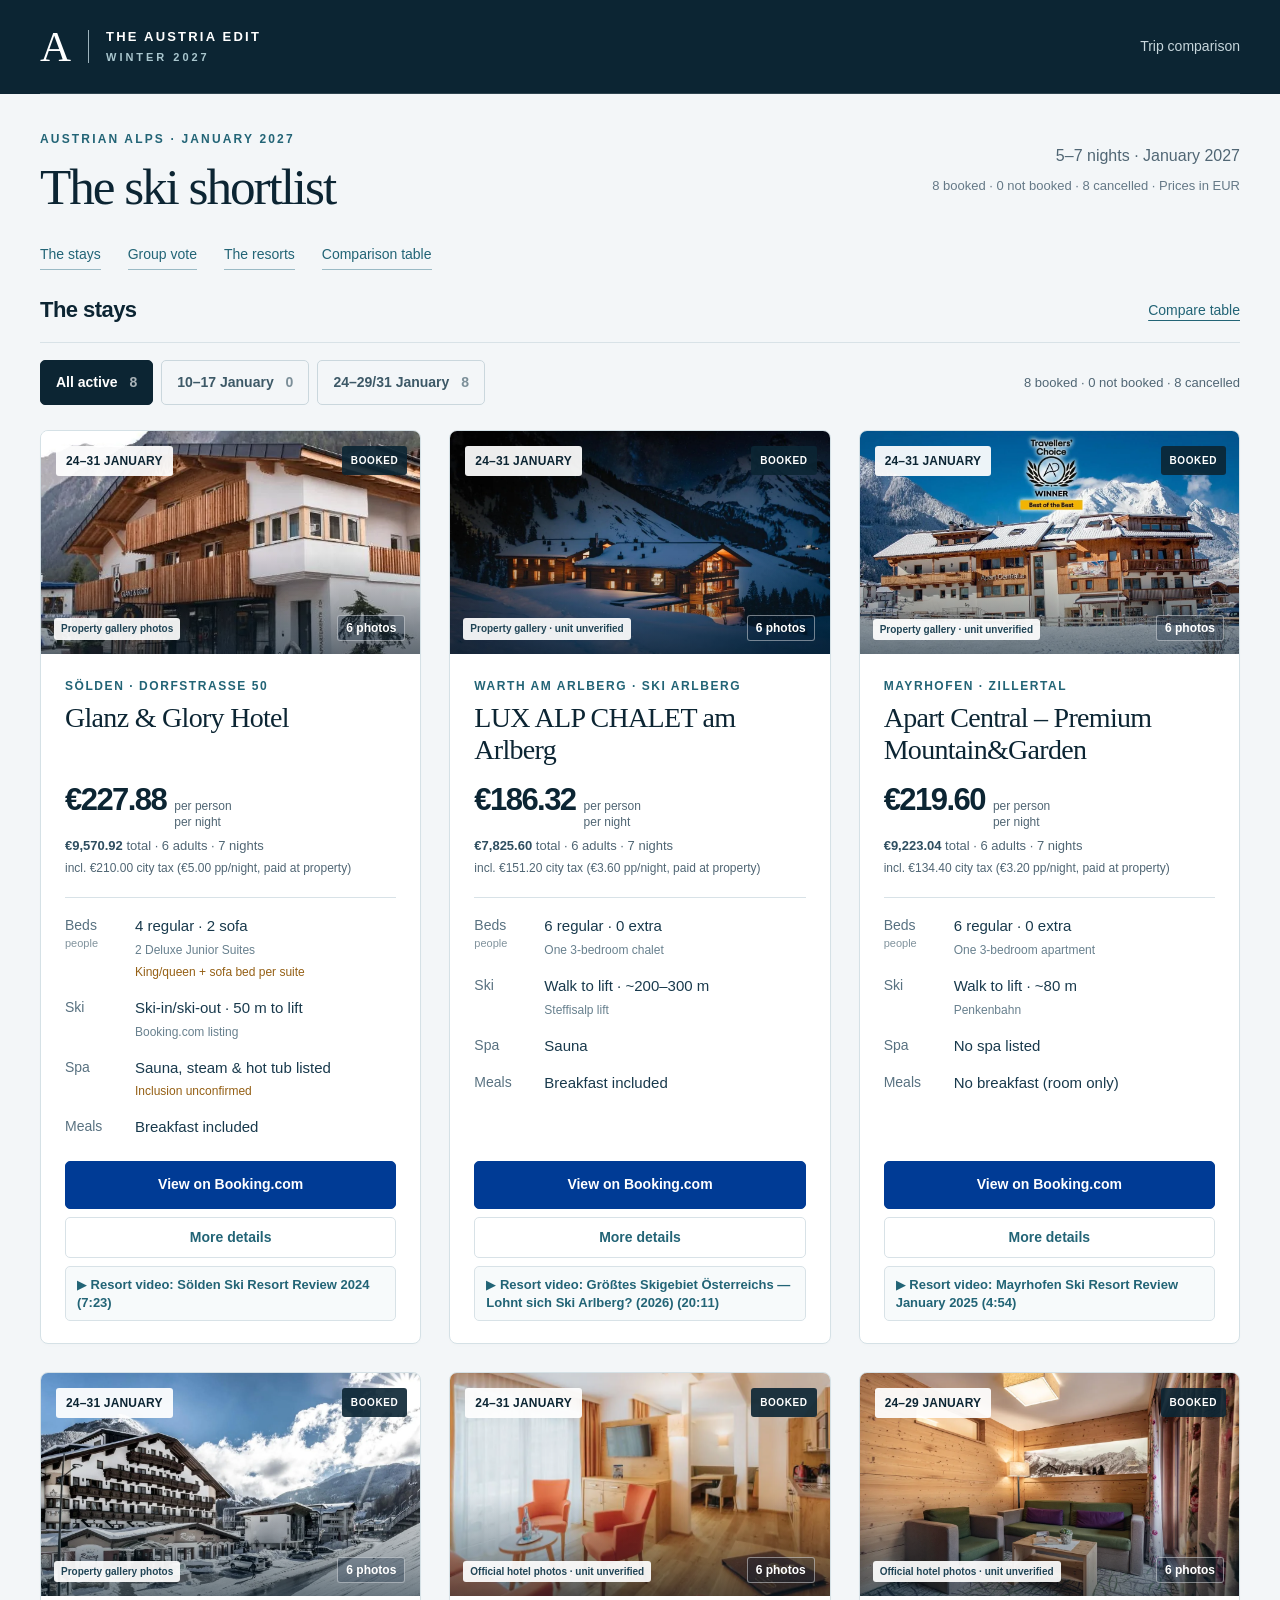
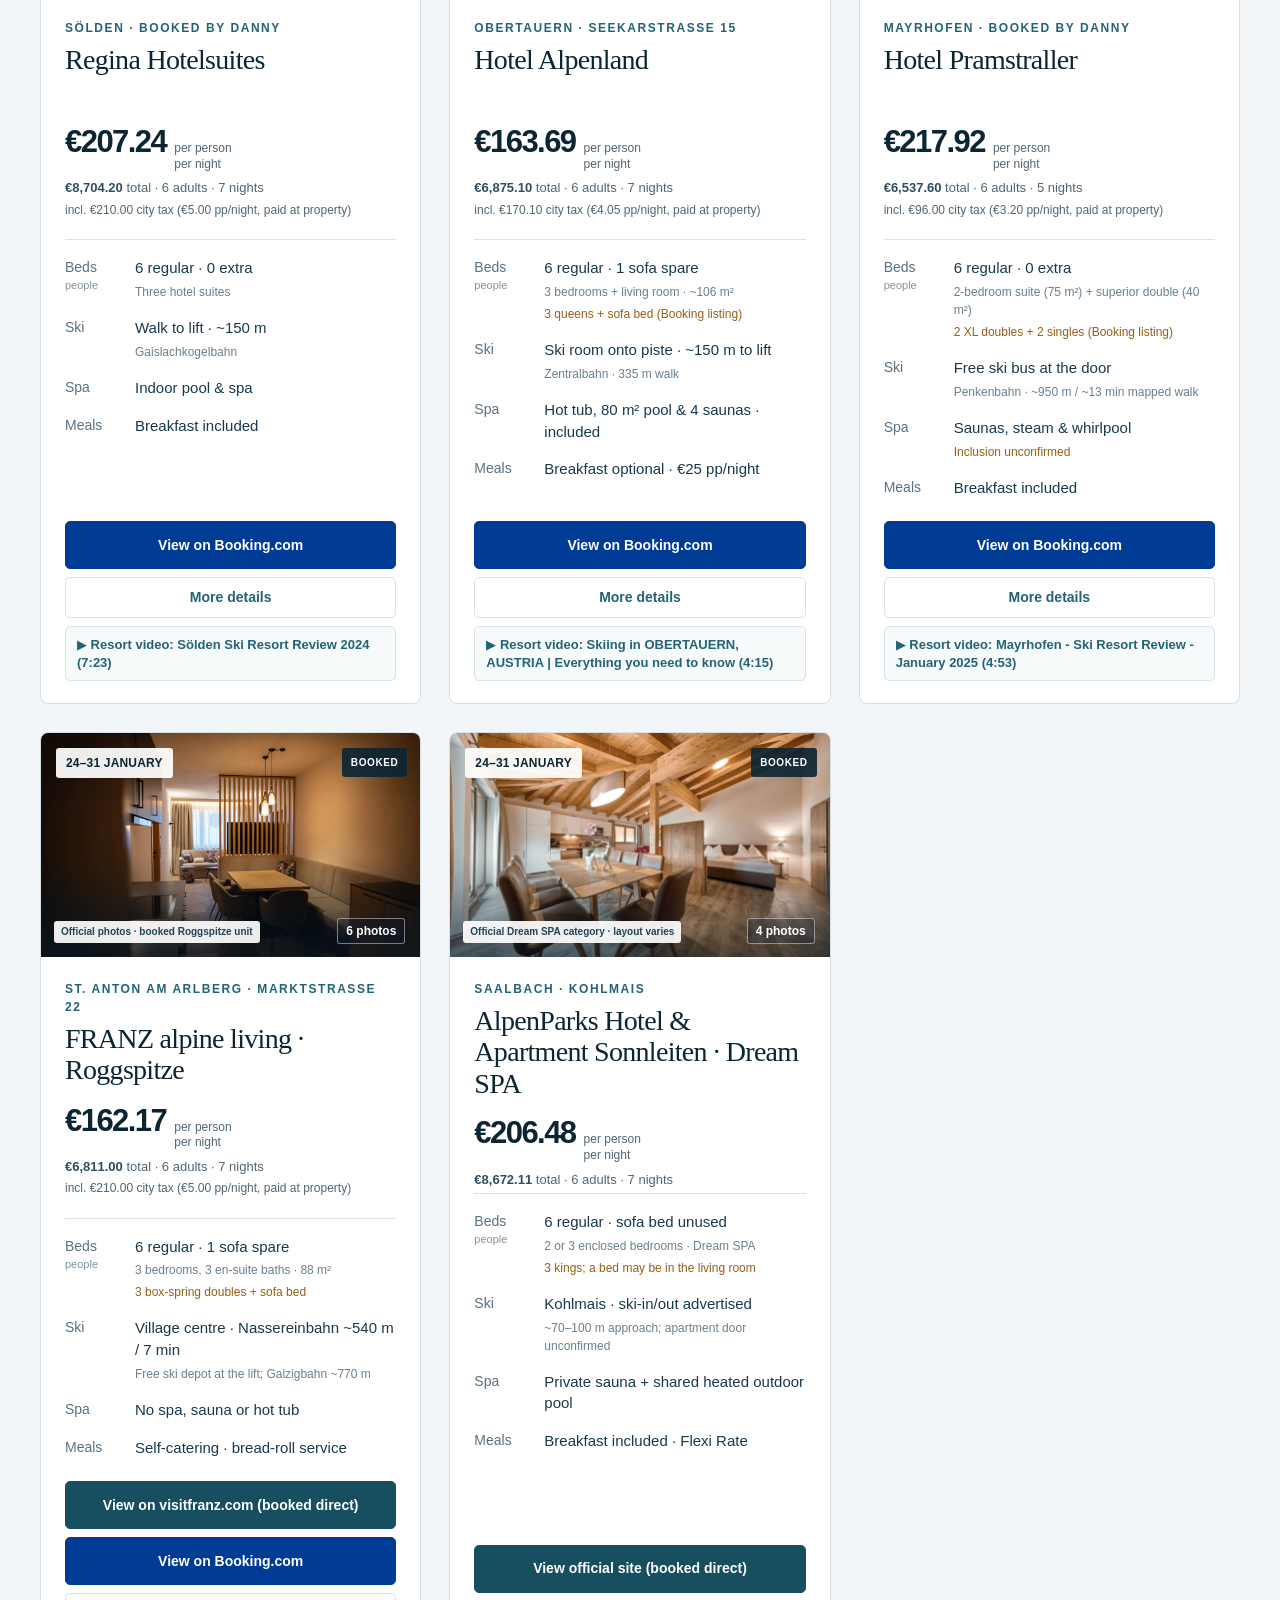
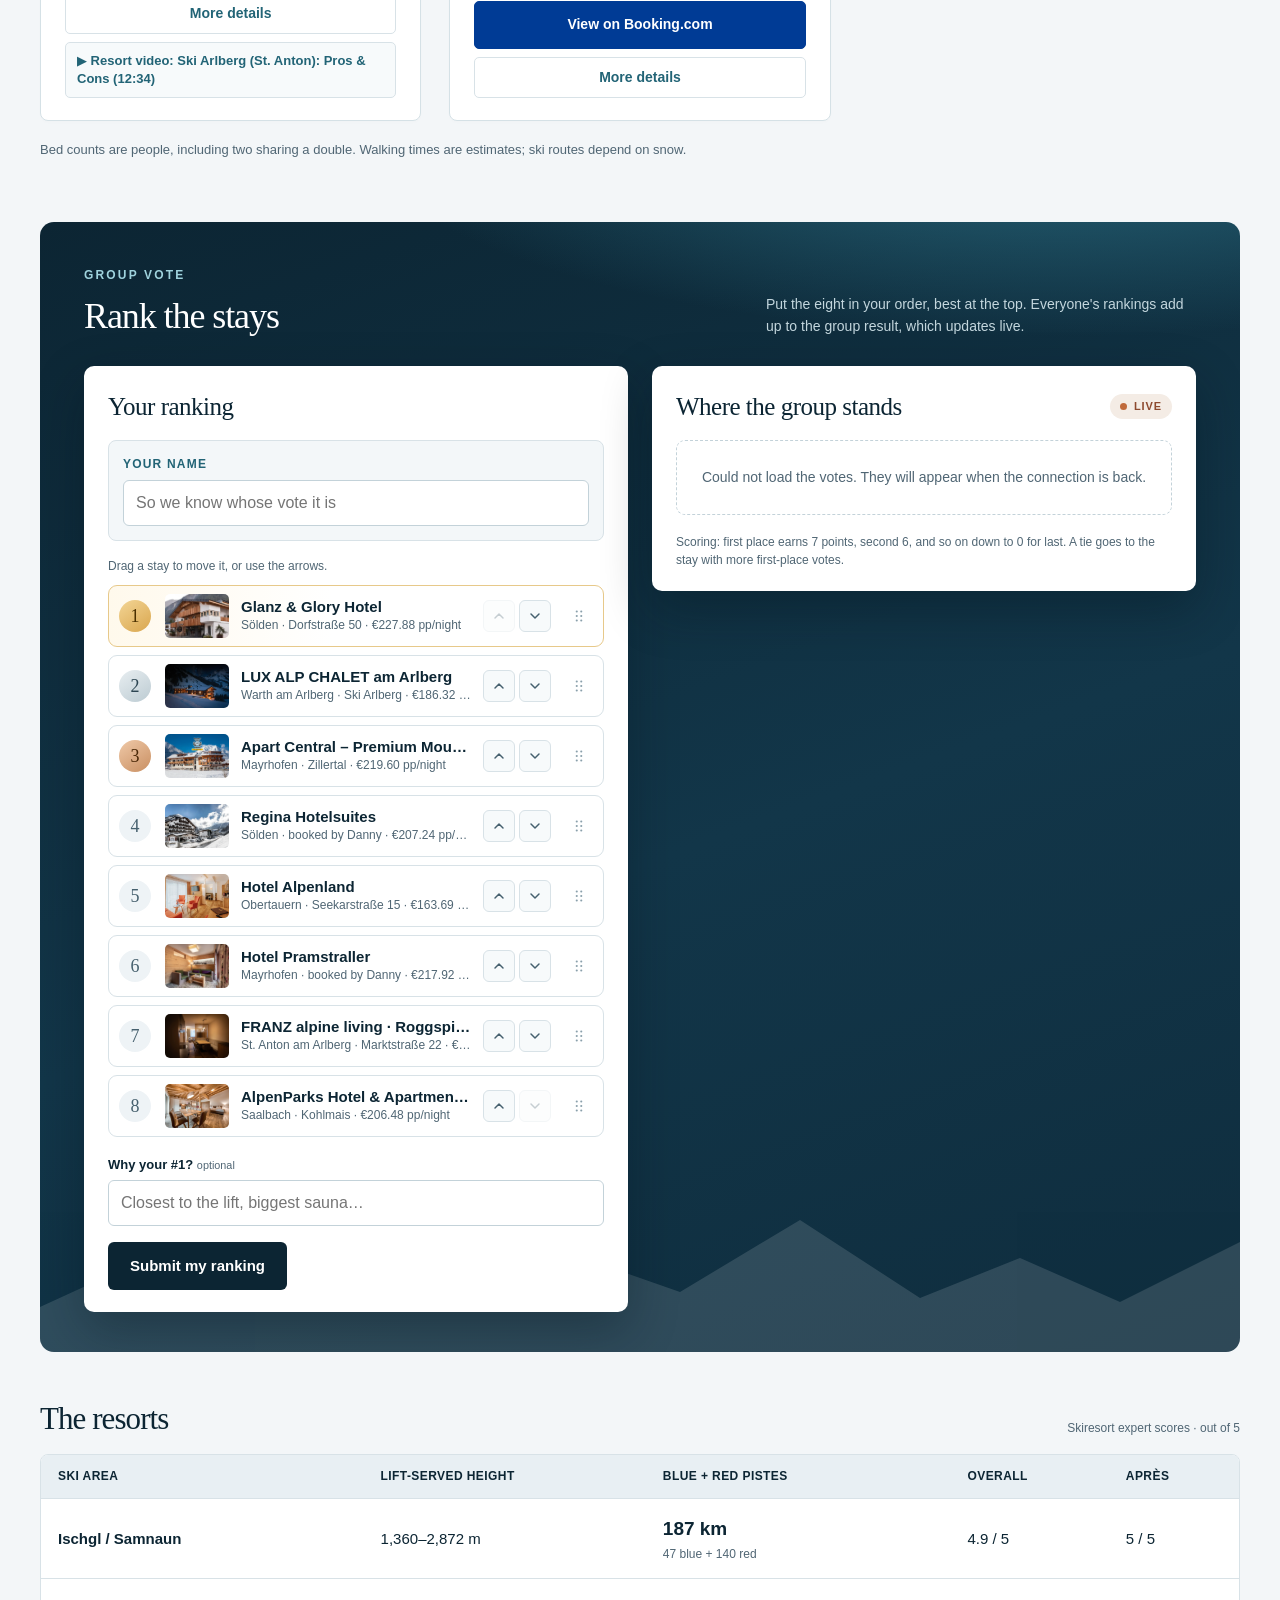
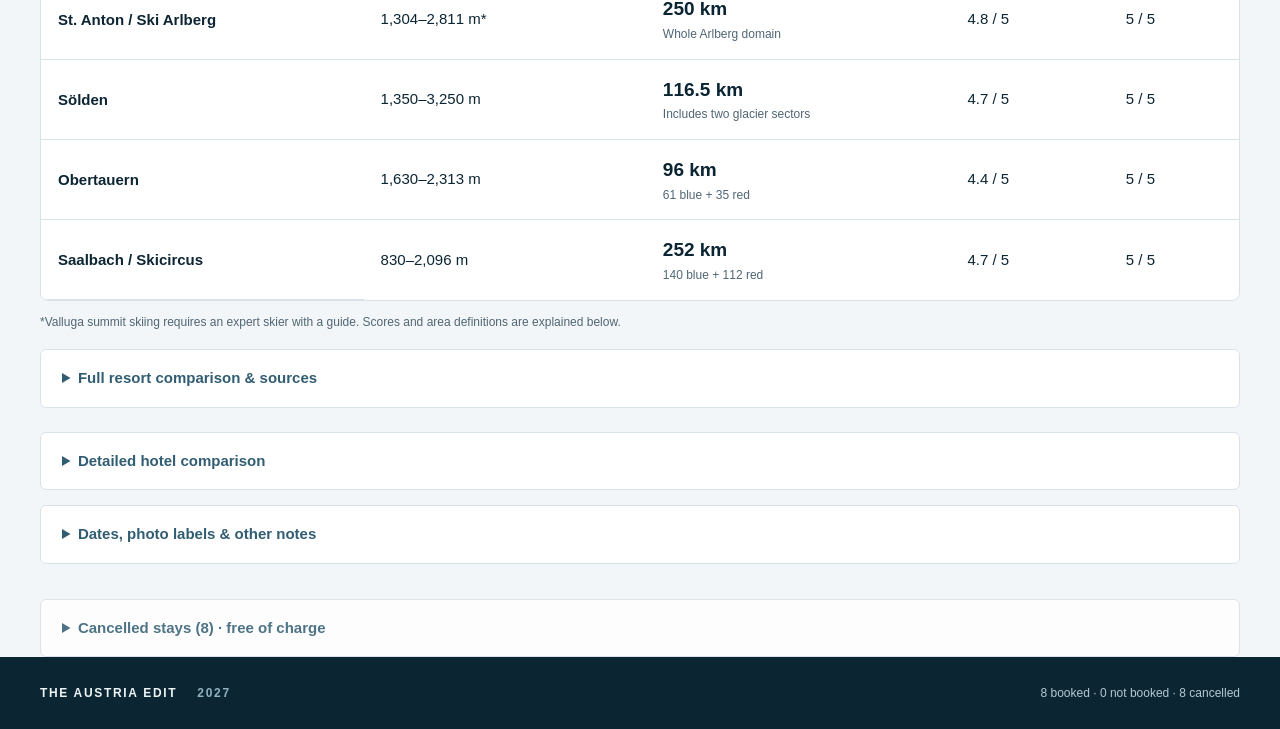
==== commit fdaebe00: "Mark Parseierblick apartment cancelled (24 Oct, invalid card); use exact email cancellation terms fo" ====
--- a/booked/index.html
+++ b/booked/index.html
@@ -3,7 +3,7 @@
 <head>
   <meta charset="utf-8"><meta name="viewport" content="width=device-width,initial-scale=1">
   <title>Austria · Winter 2027</title>
-  <meta name="description" content="Nine booked stays and seven cancelled stays; five resorts compared: rooms, real costs, altitude, pistes, spas and après-ski.">
+  <meta name="description" content="Eight booked stays and eight cancelled stays; five resorts compared: rooms, real costs, altitude, pistes, spas and après-ski.">
   <meta name="robots" content="noindex, nofollow">
   <meta name="theme-color" content="#0c2533"><link rel="icon" type="image/svg+xml" href="favicon.svg">
   <link rel="stylesheet" href="style.css"><link rel="stylesheet" href="vote.css">
@@ -12,26 +12,26 @@
 <a class="skip" href="#stays">Skip to stays</a>
 <header class="masthead"><div class="wrap masthead-inner"><a href="#" class="wordmark" aria-label="Austria winter 2027 home">A<span class="wordmark-line"></span><span>THE AUSTRIA EDIT<br><small>WINTER 2027</small></span></a><span class="private-label">Trip comparison</span></div></header>
 <main>
-<section class="intro wrap"><div><div class="eyebrow">AUSTRIAN ALPS · JANUARY 2027</div><h1>The ski shortlist</h1></div><div class="intro-aside"><p>5–7 nights · January 2027</p><div class="snapshot">9 booked · 0 not booked · 7 cancelled · Prices in EUR</div></div></section>
+<section class="intro wrap"><div><div class="eyebrow">AUSTRIAN ALPS · JANUARY 2027</div><h1>The ski shortlist</h1></div><div class="intro-aside"><p>5–7 nights · January 2027</p><div class="snapshot">8 booked · 0 not booked · 8 cancelled · Prices in EUR</div></div></section>
 <nav class="jump-nav wrap" aria-label="Comparison sections"><a href="#stays">The stays</a><a href="#vote">Group vote</a><a href="#resorts">The resorts</a><a href="#compare">Comparison table</a></nav>
 <section class="workspace wrap" id="stays" aria-labelledby="stays-heading">
 <div class="section-head"><h2 id="stays-heading">The stays</h2><a href="#compare" class="text-link">Compare table</a></div>
-<div class="filter-row"><div class="filters" role="group" aria-label="Filter by travel dates"><button type="button" class="filter active" data-date="all" aria-pressed="true">All active <span>9</span></button><button type="button" class="filter" data-date="early" aria-pressed="false">10–17 January <span>0</span></button><button type="button" class="filter" data-date="late" aria-pressed="false">24–29/31 January <span>9</span></button></div><p class="result-count" id="result-count" aria-live="polite">9 booked · 0 not booked · 7 cancelled</p></div>
+<div class="filter-row"><div class="filters" role="group" aria-label="Filter by travel dates"><button type="button" class="filter active" data-date="all" aria-pressed="true">All active <span>8</span></button><button type="button" class="filter" data-date="early" aria-pressed="false">10–17 January <span>0</span></button><button type="button" class="filter" data-date="late" aria-pressed="false">24–29/31 January <span>8</span></button></div><p class="result-count" id="result-count" aria-live="polite">8 booked · 0 not booked · 8 cancelled</p></div>
 <div class="stays-grid" id="cards"></div><p class="quick-legend">Bed counts are people, including two sharing a double. Walking times are estimates; ski routes depend on snow.</p>
 </section>
 <section class="vote wrap" id="vote" aria-labelledby="vote-heading"><noscript><p>The group vote needs JavaScript.</p></noscript></section>
 <section class="resorts wrap" id="resorts" aria-labelledby="resorts-heading"><div class="section-head"><h2 id="resorts-heading">The resorts</h2><span class="compact-note">Skiresort expert scores · out of 5</span></div><div class="table-scroll" tabindex="0" role="region" aria-label="Compact resort comparison, scroll horizontally"><table class="compact-resort-table"><caption class="sr-only">Main differences between the five ski areas</caption><thead><tr><th scope="col">Ski area</th><th scope="col">Lift-served height</th><th scope="col">Blue + red pistes</th><th scope="col">Overall</th><th scope="col">Après</th></tr></thead><tbody><tr><th scope="row">Ischgl / Samnaun</th><td>1,360–2,872 m</td><td><strong>187 km</strong><small>47 blue + 140 red</small></td><td>4.9 / 5</td><td>5 / 5</td></tr><tr><th scope="row">St. Anton / Ski Arlberg</th><td>1,304–2,811 m*</td><td><strong>250 km</strong><small>Whole Arlberg domain</small></td><td>4.8 / 5</td><td>5 / 5</td></tr><tr><th scope="row">Sölden</th><td>1,350–3,250 m</td><td><strong>116.5 km</strong><small>Includes two glacier sectors</small></td><td>4.7 / 5</td><td>5 / 5</td></tr><tr><th scope="row">Obertauern</th><td>1,630–2,313 m</td><td><strong>96 km</strong><small>61 blue + 35 red</small></td><td>4.4 / 5</td><td>5 / 5</td></tr><tr><th scope="row">Saalbach / Skicircus</th><td>830–2,096 m</td><td><strong>252 km</strong><small>140 blue + 112 red</small></td><td>4.7 / 5</td><td>5 / 5</td></tr></tbody></table></div><p class="compact-footnote">*Valluga summit skiing requires an expert skier with a guide. Scores and area definitions are explained below.</p><details class="page-disclosure resort-disclosure"><summary>Full resort comparison & sources</summary><p class="mobile-scroll-hint">Scroll sideways to compare all five resorts.</p>
-<div class="table-scroll" tabindex="0" role="region" aria-label="Resort comparison, horizontally scrollable"><table class="resort-scorecard"><caption class="sr-only">Five selected ski destinations compared using consistent sources; nine booked stays remain, all within 24–31 Jan</caption><thead><tr><th scope="col">The mountain</th><th scope="col">Ischgl<small>Silvretta Arena · Ischgl / Samnaun<br>10–16 Jan stay cancelled</small></th><th scope="col">St. Anton<small>Whole Ski Arlberg domain<br>24–31 Jan: Parseierblick apartment &amp; FRANZ booked (10–17 Jan cancelled)</small></th><th scope="col">Sölden<small>Including Rettenbach &amp; Tiefenbach glaciers<br>24–31 Jan booked week (10–17 Jan cancelled)</small></th><th scope="col">Obertauern<small>Connected Obertauern / Tauernrunde<br>24–31 Jan Alpenland booked (other stays cancelled)</small></th><th scope="col">Saalbach<small>Connected Skicircus · Hinterglemm, Leogang &amp; Fieberbrunn<br>24–31 Jan Sonnleiten booked</small></th></tr></thead><tbody><tr class=""><th scope="row">Village elevation</th><td><strong>1,377 m</strong></td><td><strong>1,304 m</strong></td><td><strong>1,368 m</strong></td><td><strong>1,740 m</strong></td><td><strong>~1,003 m</strong></td></tr><tr class=""><th scope="row">Lift-served altitude¹</th><td><strong>1,360–2,872 m</strong></td><td><strong>1,304–2,811 m</strong><small>Valluga summit restriction¹</small></td><td><strong>1,350–3,250 m</strong><small>Excludes 3,340 m viewpoint¹</small></td><td><strong>1,630–2,313 m</strong></td><td><strong>830–2,096 m</strong><small>Whole Skicircus ski area</small></td></tr><tr class="terrain-row"><th scope="row">Blue + red pistes</th><td><strong>187 km</strong><small>47 blue + 140 red</small><div class="terrain-bar" aria-label="47 km blue, 140 km red, 52 km black"><span class="blue" style="width:19.67%"></span><span class="red" style="width:58.58%"></span><span class="black" style="width:21.76%"></span></div></td><td><strong>250 km</strong><small>130 blue + 120 red</small><div class="terrain-bar" aria-label="130 km blue, 120 km red, 49.7 km black"><span class="blue" style="width:43.38%"></span><span class="red" style="width:40.04%"></span><span class="black" style="width:16.58%"></span></div></td><td><strong>116.5 km</strong><small>76.4 blue + 40.1 red</small><div class="terrain-bar" aria-label="76.4 km blue, 40.1 km red, 29.2 km black"><span class="blue" style="width:52.44%"></span><span class="red" style="width:27.52%"></span><span class="black" style="width:20.04%"></span></div></td><td><strong>96 km</strong><small>61 blue + 35 red</small><div class="terrain-bar" aria-label="61 km blue, 35 km red, 4 km black"><span class="blue" style="width:61.00%"></span><span class="red" style="width:35.00%"></span><span class="black" style="width:4.00%"></span></div></td><td><strong>252 km</strong><small>140 blue + 112 red</small><div class="terrain-bar" aria-label="140 km blue, 112 km red, 18 km black"><span class="blue" style="width:51.85%"></span><span class="red" style="width:41.48%"></span><span class="black" style="width:6.67%"></span></div></td></tr><tr class=""><th scope="row">Total groomed pistes²</th><td><strong>239 km</strong><small>52 km black</small></td><td><strong>300 km</strong><small>49.7 km black · total rounded</small></td><td><strong>145.7 km</strong><small>29.2 km black</small></td><td><strong>100 km</strong><small>4 km black</small></td><td><strong>270 km</strong><small>18 km black</small></td></tr><tr class=""><th scope="row">Lifts · Skiresort basis</th><td>45</td><td>85</td><td>31</td><td>26</td><td>69</td></tr><tr class=""><th scope="row">Glacier skiing</th><td>No</td><td>No</td><td>Yes · 2 glacier sectors</td><td>No</td><td>No<small>Kitzsteinhorn is a separate excursion</small></td></tr><tr class=""><th scope="row">Overall resort rating³</th><td><a href="https://www.skiresort.com/en/ski-resort/ischgl-samnaun-silvretta-arena/test-report/" target="_blank" rel="noopener"><strong class="rating-number">4.9</strong><span class="rating-scale">/ 5</span></a><small>Test: 28 Nov 2025</small></td><td><a href="https://www.skiresort.com/en/ski-resort/st-anton-st-christoph-stuben-lech-zuers-warth-schroecken-ski-arlberg/test-report/" target="_blank" rel="noopener"><strong class="rating-number">4.8</strong><span class="rating-scale">/ 5</span></a><small>Test: 18 Dec 2021</small></td><td><a href="https://www.skiresort.com/en/ski-resort/soelden/test-report/" target="_blank" rel="noopener"><strong class="rating-number">4.7</strong><span class="rating-scale">/ 5</span></a><small>Test: 20 Nov 2025</small></td><td><a href="https://www.skiresort.com/en/ski-resort/obertauern/test-report/" target="_blank" rel="noopener"><strong class="rating-number">4.4</strong><span class="rating-scale">/ 5</span></a><small>Test: 30 Dec 2019</small></td><td><a href="https://www.skiresort.com/en/ski-resort/saalbach-hinterglemm-leogang-fieberbrunn-skicircus/test-report/" target="_blank" rel="noopener"><strong class="rating-number">4.7</strong><span class="rating-scale">/ 5</span></a><small>Test: 13 Feb 2021</small></td></tr><tr class=""><th scope="row">Après-ski rating³</th><td><a href="https://www.skiresort.com/en/ski-resort/ischgl-samnaun-silvretta-arena/test-result/apres-ski/" target="_blank" rel="noopener"><strong class="rating-number">5</strong><span class="rating-scale">/ 5</span></a><small>Skiresort expert score</small></td><td><a href="https://www.skiresort.com/en/ski-resort/st-anton-st-christoph-stuben-lech-zuers-warth-schroecken-ski-arlberg/test-result/apres-ski/" target="_blank" rel="noopener"><strong class="rating-number">5</strong><span class="rating-scale">/ 5</span></a><small>Skiresort expert score</small></td><td><a href="https://www.skiresort.com/en/ski-resort/soelden/test-result/apres-ski/" target="_blank" rel="noopener"><strong class="rating-number">5</strong><span class="rating-scale">/ 5</span></a><small>Skiresort expert score</small></td><td><a href="https://www.skiresort.com/en/ski-resort/obertauern/test-result/apres-ski/" target="_blank" rel="noopener"><strong class="rating-number">5</strong><span class="rating-scale">/ 5</span></a><small>Skiresort expert score</small></td><td><a href="https://www.skiresort.com/en/ski-resort/saalbach-hinterglemm-leogang-fieberbrunn-skicircus/test-result/apres-ski/" target="_blank" rel="noopener"><strong class="rating-number">5</strong><span class="rating-scale">/ 5</span></a><small>Skiresort expert score</small></td></tr></tbody></table></div>
+<div class="table-scroll" tabindex="0" role="region" aria-label="Resort comparison, horizontally scrollable"><table class="resort-scorecard"><caption class="sr-only">Five selected ski destinations compared using consistent sources; eight booked stays remain, all within 24–31 Jan</caption><thead><tr><th scope="col">The mountain</th><th scope="col">Ischgl<small>Silvretta Arena · Ischgl / Samnaun<br>10–16 Jan stay cancelled</small></th><th scope="col">St. Anton<small>Whole Ski Arlberg domain<br>24–31 Jan: FRANZ booked (Parseierblick apartment cancelled 24 Oct; 10–17 Jan cancelled)</small></th><th scope="col">Sölden<small>Including Rettenbach &amp; Tiefenbach glaciers<br>24–31 Jan booked week (10–17 Jan cancelled)</small></th><th scope="col">Obertauern<small>Connected Obertauern / Tauernrunde<br>24–31 Jan Alpenland booked (other stays cancelled)</small></th><th scope="col">Saalbach<small>Connected Skicircus · Hinterglemm, Leogang &amp; Fieberbrunn<br>24–31 Jan Sonnleiten booked</small></th></tr></thead><tbody><tr class=""><th scope="row">Village elevation</th><td><strong>1,377 m</strong></td><td><strong>1,304 m</strong></td><td><strong>1,368 m</strong></td><td><strong>1,740 m</strong></td><td><strong>~1,003 m</strong></td></tr><tr class=""><th scope="row">Lift-served altitude¹</th><td><strong>1,360–2,872 m</strong></td><td><strong>1,304–2,811 m</strong><small>Valluga summit restriction¹</small></td><td><strong>1,350–3,250 m</strong><small>Excludes 3,340 m viewpoint¹</small></td><td><strong>1,630–2,313 m</strong></td><td><strong>830–2,096 m</strong><small>Whole Skicircus ski area</small></td></tr><tr class="terrain-row"><th scope="row">Blue + red pistes</th><td><strong>187 km</strong><small>47 blue + 140 red</small><div class="terrain-bar" aria-label="47 km blue, 140 km red, 52 km black"><span class="blue" style="width:19.67%"></span><span class="red" style="width:58.58%"></span><span class="black" style="width:21.76%"></span></div></td><td><strong>250 km</strong><small>130 blue + 120 red</small><div class="terrain-bar" aria-label="130 km blue, 120 km red, 49.7 km black"><span class="blue" style="width:43.38%"></span><span class="red" style="width:40.04%"></span><span class="black" style="width:16.58%"></span></div></td><td><strong>116.5 km</strong><small>76.4 blue + 40.1 red</small><div class="terrain-bar" aria-label="76.4 km blue, 40.1 km red, 29.2 km black"><span class="blue" style="width:52.44%"></span><span class="red" style="width:27.52%"></span><span class="black" style="width:20.04%"></span></div></td><td><strong>96 km</strong><small>61 blue + 35 red</small><div class="terrain-bar" aria-label="61 km blue, 35 km red, 4 km black"><span class="blue" style="width:61.00%"></span><span class="red" style="width:35.00%"></span><span class="black" style="width:4.00%"></span></div></td><td><strong>252 km</strong><small>140 blue + 112 red</small><div class="terrain-bar" aria-label="140 km blue, 112 km red, 18 km black"><span class="blue" style="width:51.85%"></span><span class="red" style="width:41.48%"></span><span class="black" style="width:6.67%"></span></div></td></tr><tr class=""><th scope="row">Total groomed pistes²</th><td><strong>239 km</strong><small>52 km black</small></td><td><strong>300 km</strong><small>49.7 km black · total rounded</small></td><td><strong>145.7 km</strong><small>29.2 km black</small></td><td><strong>100 km</strong><small>4 km black</small></td><td><strong>270 km</strong><small>18 km black</small></td></tr><tr class=""><th scope="row">Lifts · Skiresort basis</th><td>45</td><td>85</td><td>31</td><td>26</td><td>69</td></tr><tr class=""><th scope="row">Glacier skiing</th><td>No</td><td>No</td><td>Yes · 2 glacier sectors</td><td>No</td><td>No<small>Kitzsteinhorn is a separate excursion</small></td></tr><tr class=""><th scope="row">Overall resort rating³</th><td><a href="https://www.skiresort.com/en/ski-resort/ischgl-samnaun-silvretta-arena/test-report/" target="_blank" rel="noopener"><strong class="rating-number">4.9</strong><span class="rating-scale">/ 5</span></a><small>Test: 28 Nov 2025</small></td><td><a href="https://www.skiresort.com/en/ski-resort/st-anton-st-christoph-stuben-lech-zuers-warth-schroecken-ski-arlberg/test-report/" target="_blank" rel="noopener"><strong class="rating-number">4.8</strong><span class="rating-scale">/ 5</span></a><small>Test: 18 Dec 2021</small></td><td><a href="https://www.skiresort.com/en/ski-resort/soelden/test-report/" target="_blank" rel="noopener"><strong class="rating-number">4.7</strong><span class="rating-scale">/ 5</span></a><small>Test: 20 Nov 2025</small></td><td><a href="https://www.skiresort.com/en/ski-resort/obertauern/test-report/" target="_blank" rel="noopener"><strong class="rating-number">4.4</strong><span class="rating-scale">/ 5</span></a><small>Test: 30 Dec 2019</small></td><td><a href="https://www.skiresort.com/en/ski-resort/saalbach-hinterglemm-leogang-fieberbrunn-skicircus/test-report/" target="_blank" rel="noopener"><strong class="rating-number">4.7</strong><span class="rating-scale">/ 5</span></a><small>Test: 13 Feb 2021</small></td></tr><tr class=""><th scope="row">Après-ski rating³</th><td><a href="https://www.skiresort.com/en/ski-resort/ischgl-samnaun-silvretta-arena/test-result/apres-ski/" target="_blank" rel="noopener"><strong class="rating-number">5</strong><span class="rating-scale">/ 5</span></a><small>Skiresort expert score</small></td><td><a href="https://www.skiresort.com/en/ski-resort/st-anton-st-christoph-stuben-lech-zuers-warth-schroecken-ski-arlberg/test-result/apres-ski/" target="_blank" rel="noopener"><strong class="rating-number">5</strong><span class="rating-scale">/ 5</span></a><small>Skiresort expert score</small></td><td><a href="https://www.skiresort.com/en/ski-resort/soelden/test-result/apres-ski/" target="_blank" rel="noopener"><strong class="rating-number">5</strong><span class="rating-scale">/ 5</span></a><small>Skiresort expert score</small></td><td><a href="https://www.skiresort.com/en/ski-resort/obertauern/test-result/apres-ski/" target="_blank" rel="noopener"><strong class="rating-number">5</strong><span class="rating-scale">/ 5</span></a><small>Skiresort expert score</small></td><td><a href="https://www.skiresort.com/en/ski-resort/saalbach-hinterglemm-leogang-fieberbrunn-skicircus/test-result/apres-ski/" target="_blank" rel="noopener"><strong class="rating-number">5</strong><span class="rating-scale">/ 5</span></a><small>Skiresort expert score</small></td></tr></tbody></table></div>
 <div class="piste-legend" aria-label="Piste colours"><span><i></i>Blue</span><span class="red"><i></i>Red</span><span class="black"><i></i>Black</span></div>
 <p class="resort-explain">¹ Village height and mountain height are different. Valluga at 2,811 m is lift-served, but skiing from its summit is restricted to proficient skiers with a guide, not an ordinary groomed descent. Sölden’s often-advertised 3,340 m includes a viewpoint reached on foot; the lift company gives skiing up to 3,250 m.</p>
 <p class="resort-explain">² Piste counts use Skiresort’s published breakdown consistently; ski routes and off-piste mileage are excluded. Current official totals sometimes differ (Ski Arlberg 301 km; Sölden 147 km). Sources and specific counting differences are under each resort.</p>
 <p class="resort-explain">³ Scores are Skiresort.info / Skiresort.com expert ratings out of 5, checked 5 October 2026 for the original four; Saalbach checked 19 October 2026. The test dates shown vary; these are expert editorial assessments, not objective measurements, guest-review averages or forecasts for January 2027. All five receive 5/5 for après-ski, so the setting and trip home matter more than that tied score. Intermediate-fit summaries are editorial judgments based on the terrain and access facts.</p>
-<div class="resort-grid"><article class="resort-detail"><div class="resort-detail-head"><h3>Ischgl</h3><span class="week-label">10–16 Jan · cancelled</span></div><dl><div><dt>For intermediate skiers</dt><dd>Red-run cruising. With 140 km red versus 47 km blue, this is the strongest red-heavy choice for confident intermediates. The mileage spans Austria and Switzerland.</dd></div><div><dt>Snow & altitude</dt><dd>High terrain and extensive snowmaking (95% coverage listed by Skiresort). No glacier skiing. This supports reliability, not a guarantee that every run will open.</dd></div><div><dt>Après-ski & the return home</dt><dd>The party focus is Ischgl, including Trofana Alm and Kuhstall; Samnaun is quieter. NordOst is a village base, so plan the walk back rather than expecting piste-side accommodation.</dd></div><div><dt>From the cancelled stay</dt><dd>CANCELLED 13 Oct 2026 · <button data-open="nordost">NordOst</button> · €138.97 pp/night. Mapped walk: 550 m / about 8 minutes to Pardatschgratbahn; the hotel advertises about 6 minutes. No verified direct ski-in/out.</dd></div><div><dt>Getting there</dt><dd>Rail to Landeck-Zams, then bus 260 into the valley. The official site also lists Zurich and Munich airport transfer options.</dd></div></dl><details><summary>Sources, scope & counting notes</summary><ul><li>This is the connected cross-border Silvretta Arena, not all separate resorts on a wider Silvretta pass.</li><li>Skiresort reports 1,360–2,872 m; Ischgl tourism reports 1,377–2,872 m. The operator gives Pardatschgratbahn&#x27;s valley station as 1,365 m, showing why village and lowest lift elevations differ. Greitspitze has ordinary pistes from the summit.</li><li>Official Ischgl page lists 239 km total but 47 blue + 140 red + 47 black, which sums to 234. Use Skiresort&#x27;s 47 / 140 / 52 = 239 breakdown rather than silently correcting the official page.</li><li>Official Ischgl tourism lists 46 lifts; Skiresort lists 45. If displaying lifts, keep the provider label visible.</li></ul><div class="resort-links"><a href="https://www.skiresort.com/en/ski-resort/ischgl-samnaun-silvretta-arena/slope-offering/" target="_blank" rel="noopener">Piste breakdown</a><a href="https://www.skiresort.com/en/ski-resort/ischgl-samnaun-silvretta-arena/test-report/" target="_blank" rel="noopener">Expert test</a><a href="https://www.skiresort.com/en/ski-resort/ischgl-samnaun-silvretta-arena/test-result/apres-ski/" target="_blank" rel="noopener">Après rating</a><a href="https://www.ischgl.com/en/winter/silvretta-arena" target="_blank" rel="noopener">Official ski area</a><a href="https://www.skiresort.com/en/ski-resort/ischgl-samnaun-silvretta-arena/test-result/snow-reliability/" target="_blank" rel="noopener">Snow reliability</a><a href="https://www.ischgl.com/en/plan-your-trip/arrival-mobility" target="_blank" rel="noopener">Getting there</a><a href="https://www.nordost-ischgl.at/" target="_blank" rel="noopener">NordOst location</a></div></details></article><article class="resort-detail"><div class="resort-detail-head"><h3>St. Anton</h3><span class="week-label">24–31 Jan</span></div><dl><div><dt>For intermediate skiers</dt><dd>The broadest terrain choice. The 250 km blue/red figure covers the whole Ski Arlberg domain, including Lech/Zürs and Warth/Schröcken. Plan sectors and return connections; it is not all immediately above St. Anton.</dd></div><div><dt>Snow & altitude</dt><dd>No glacier skiing. Snowmaking supplements natural snow, but the wider domain contains different elevations and exposures. Fresh conditions and connections need checking close to travel.</dd></div><div><dt>Après-ski & the return home</dt><dd>St. Anton drives the domain’s lively reputation, including Mooser Wirt and Krazy Kanguruh. Parseierblick is at Nasserein, so the last trip home from central or mountain venues still needs planning; FRANZ is in the village centre by the church, a few minutes’ walk from the pedestrian zone.</dd></div><div><dt>Booked stays</dt><dd><button data-open="franz-st-anton">FRANZ alpine living · Roggspitze</button> (booked direct 18 Oct 2026) · €162.17 pp/night incl. city tax, self-catering; three en-suite bedrooms in the village centre. Mapped walk about 540 m / 7 minutes to the Nassereinbahn (free ski depot there for FRANZ guests) or 770 m / 10 minutes to the Galzigbahn. Also booked: <button data-open="parseierblick-apt">Parseierblick · Two-Bedroom Apartment</button> for the same week.</dd></div><div><dt>From the cancelled 10–17 Jan stay</dt><dd>CANCELLED 13 Oct 2026; the 24–31 Jan Parseierblick apartment stays booked · <button data-open="parseierblick">Parseierblick</button> · €144.05 pp/night, breakfast included. Across from Nassereinbahn: the mapped walking route is 72 m / about 1 minute. A final road crossing remains; exact doorstep ski-in is not confirmed.</dd></div><div><dt>Getting there</dt><dd>St. Anton has a mainline station in the village. The regional arrival guide lists Zurich airport transfers; January 2027 services and timings must be checked separately.</dd></div></dl><details><summary>Sources, scope & counting notes</summary><ul><li>Whole Ski Arlberg: St. Anton–St. Christoph–Stuben, Lech–Oberlech–Zürs and Warth–Schröcken. The large powder/off-piste offering is excluded.</li><li>2,811 m is the lift-served Valluga summit. The Tirol tourism board states that skiing from Valluga is restricted to proficient skiers accompanied by a mountain or ski guide. Do not imply a normal groomed piste starts at the summit.</li><li>Official Ski Arlberg overview currently advertises 301 km; Skiresort displays 300 km with category sum 299.7 km. Comparison uses Skiresort consistently.</li><li>The tourism board&#x27;s older Winter 2024/25 press pack gives 129 blue / 121 red / 50 black. Do not mix this older breakdown with the current comparison.</li></ul><div class="resort-links"><a href="https://www.skiresort.com/en/ski-resort/st-anton-st-christoph-stuben-lech-zuers-warth-schroecken-ski-arlberg/slope-offering/" target="_blank" rel="noopener">Piste breakdown</a><a href="https://www.skiresort.com/en/ski-resort/st-anton-st-christoph-stuben-lech-zuers-warth-schroecken-ski-arlberg/test-report/" target="_blank" rel="noopener">Expert test</a><a href="https://www.skiresort.com/en/ski-resort/st-anton-st-christoph-stuben-lech-zuers-warth-schroecken-ski-arlberg/test-result/apres-ski/" target="_blank" rel="noopener">Après rating</a><a href="https://www.skiarlberg.at/en/winter/ski-resort" target="_blank" rel="noopener">Official ski area</a><a href="https://www.skiresort.com/en/ski-resort/st-anton-st-christoph-stuben-lech-zuers-warth-schroecken-ski-arlberg/test-result/snow-reliability/" target="_blank" rel="noopener">Snow reliability</a><a href="https://www.arlberg.com/en/arrival" target="_blank" rel="noopener">Getting there</a><a href="https://www.tirol.at/aktivitaeten/sport/skifahren/skigebietstipps-st-anton-am-arlberg" target="_blank" rel="noopener">Valluga restrictions</a><a href="https://www.stantonamarlberg.com/images/stories/pdf-dateien/berichte-homepage/Pressemappe_Sommer_Eng.pdf" target="_blank" rel="noopener">Village &amp; railway facts</a><a href="https://www.booking.com/landmark/at/nasserein.es.html" target="_blank" rel="noopener">Nasserein access</a><a href="https://www.visitfranz.com/en/apartments/roggspitze/" target="_blank" rel="noopener">FRANZ Roggspitze</a></div></details></article><article class="resort-detail"><div class="resort-detail-head"><h3>Sölden</h3><span class="week-label">24–31 Jan</span></div><dl><div><dt>For intermediate skiers</dt><dd>A varied intermediate week. Giggijoch and glacier sectors offer wider easier runs; Gaislachkogl has more intermediate terrain. The blue/red total is 116.5 km.</dd></div><div><dt>Snow & altitude</dt><dd>The only glacier option here: Rettenbach and Tiefenbach, with skiing above 3,000 m. Skiresort lists 91% snowmaking coverage. Wind, weather and open links still matter.</dd></div><div><dt>Après-ski & the return home</dt><dd>Mountain bars and town venues stretch between Giggijochbahn and Gaislachkoglbahn. Valentin is near Gaislachkogl, so check the return distance when choosing an evening venue farther along the village.</dd></div><div><dt>From the cancelled stay</dt><dd>CANCELLED 13 Oct 2026; Glanz &amp; Glory 24–31 Jan stays booked · <button data-open="valentin">Valentin Design Apartments</button> · €149.35 pp/night. The hotel advertises 150–200 m to Gaislachkoglbahn, while the mapped street walk is 350 m / about 5 minutes. The separate Hotel Valentin is not this booking.</dd></div><div><dt>Getting there</dt><dd>Official driving estimates: Munich airport 3 h 15 min; Zurich airport 3 h 30 min. These are planning estimates, not live traffic predictions or a booked transfer.</dd></div></dl><details><summary>Sources, scope & counting notes</summary><ul><li>Sölden’s connected winter area, including both glacier sectors. The wider Ötztal ski-pass portfolio is not added.</li><li>Use 1,350–3,250 m for lift-served skiing. The advertised 3,340 m maximum includes Schwarze Schneid&#x27;s viewing platform, reached by a 15-minute walk from the gondola. Keep village elevation separate.</li><li>Official overview advertises 147 km; official pages contain inconsistent older breakdowns. Skiresort states 145.7 km plus 8.4 km routes; its slope page rounds the total to 146 but the three grades sum to 145.7. Use 145.7 consistently and disclose source/counting differences.</li></ul><div class="resort-links"><a href="https://www.skiresort.com/en/ski-resort/soelden/" target="_blank" rel="noopener">Piste breakdown</a><a href="https://www.skiresort.com/en/ski-resort/soelden/test-report/" target="_blank" rel="noopener">Expert test</a><a href="https://www.skiresort.com/en/ski-resort/soelden/test-result/apres-ski/" target="_blank" rel="noopener">Après rating</a><a href="https://www.soelden.com/en/activities/winter/skiing-snowboarding/ski-area-information" target="_blank" rel="noopener">Official ski area</a><a href="https://www.skiresort.com/en/ski-resort/soelden/test-result/snow-reliability/" target="_blank" rel="noopener">Snow reliability</a><a href="https://www.soelden.com/en/region-villages/getting-here/plane" target="_blank" rel="noopener">Getting there</a><a href="https://bergbahnen.soelden.com/en/about-us/business-areas" target="_blank" rel="noopener">Lift company elevations</a><a href="https://www.soelden.com/en/activities/winter/skiing-snowboarding/ski-area-information/ski-area-map-lifts-slopes" target="_blank" rel="noopener">Ski map &amp; viewpoint</a><a href="https://www.soelden-apartment.com/en/" target="_blank" rel="noopener">Valentin location</a></div></details></article><article class="resort-detail"><div class="resort-detail-head"><h3>Obertauern</h3><span class="week-label">24–31 Jan</span></div><dl><div><dt>For intermediate skiers</dt><dd>The easiest grade mix for relaxed cruising: 61 km blue plus 35 km red, or 96% of the area. The Tauernrunde circuit is compact, with less overall mileage than the other four.</dd></div><div><dt>Snow & altitude</dt><dd>The highest village of these five at 1,740 m, with a ski-area base at 1,630 m. No glacier; Skiresort lists 95% snowmaking coverage. High altitude is helpful, not a trip-date snow forecast.</dd></div><div><dt>Après-ski & the return home</dt><dd>Edelweissalm and Hochalm are well-known afternoon stops, with bars in the centre later. DIE SONNE’s shuttle ends at 17:00, so arrange the late return separately.</dd></div><div><dt>Booked stay</dt><dd><button data-open="alpenland-obertauern">Hotel Alpenland</button> (rebooked 16 Oct 2026) · €163.69 pp/night; ski room straight onto the piste, about 150 m to the lift. Earlier stays CANCELLED 13 Oct 2026 (Winter and an earlier Alpenland booking also cancelled) · <button data-open="die-sonne">DIE SONNE</button> · €134.77 pp/night for five; shuttle 09:00–17:00 or a mapped 550 m / 8-minute lift walk. <button data-open="solaria">Solaria</button> · €165.67 for six, breakfast included; short walk to bridge 5 (about 50 m in a secondary listing), then ski onward; return almost to the door.</dd></div><div><dt>Getting there</dt><dd>Solaria lists Munich airport at about 250 km. Rail access is via Radstadt, about 21 km away, followed by bus or a pre-arranged road transfer.</dd></div></dl><details><summary>Sources, scope & counting notes</summary><ul><li>Obertauern only: 100 connected piste kilometres. Grosseck-Speiereck is a separate area roughly 15 km away even where included on the same pass; it is excluded here.</li><li>1,740–2,526 m refers to village/mountain geography and is not the lift-served ski range. The official winter and piste-map pages give 1,630–2,313 m.</li><li>Obertauern passes of 1.5 days or longer also cover Grosseck-Speiereck, around 15 km away. This is a separate outing, not extra connected Obertauern mileage. SuperSkiCard and LUNGO are broader pass products and should not inflate the 100 km comparison.</li></ul><div class="resort-links"><a href="https://www.skiresort.com/en/ski-resort/obertauern/slope-offering/" target="_blank" rel="noopener">Piste breakdown</a><a href="https://www.skiresort.com/en/ski-resort/obertauern/test-report/" target="_blank" rel="noopener">Expert test</a><a href="https://www.skiresort.com/en/ski-resort/obertauern/test-result/apres-ski/" target="_blank" rel="noopener">Après rating</a><a href="https://www.obertauern.com/en/ski-resort/slope-map.html" target="_blank" rel="noopener">Official ski area</a><a href="https://www.skiresort.com/en/ski-resort/obertauern/slope-offering/" target="_blank" rel="noopener">Snow reliability</a><a href="https://www.hotel-solaria.at/en/service/location-arrival/" target="_blank" rel="noopener">Getting there</a><a href="https://www.sunislife.at/en/living-dreams/inclusive-service.html" target="_blank" rel="noopener">DIE SONNE shuttle</a><a href="https://www.hotel-solaria.at/en/winter/ski-in-ski-out/" target="_blank" rel="noopener">Solaria piste access</a></div></details></article><article class="resort-detail" id="saalbach-resort"><div class="resort-detail-head"><h3>Saalbach</h3><span class="week-label">24–31 Jan</span></div><dl><div><dt>For intermediate skiers</dt><dd>A strong connected touring choice: 140 km blue and 112 km red across Saalbach, Hinterglemm, Leogang and Fieberbrunn. Plan the day’s sectors and return lifts; the full 252 km blue/red network is not all above Kohlmais.</dd></div><div><dt>Snow &amp; altitude</dt><dd>Saalbach village is about 1,003 m; the wider ski area spans 830–2,096 m. Our late-January planning assessment: lower pistes face more warm-spell, rain and thaw exposure than Obertauern, Sölden or Ischgl. The official resort reports snowmaking on 90% of pistes, dependent on suitable temperature and humidity. This helps piste availability but does not guarantee snow quality. No actual forecast for 24–31 January 2027 is available now.</dd></div><div><dt>Après-ski &amp; the return home</dt><dd>A lively choice, with Hinterhag Alm on Kohlmais and Goaßstall in Hinterglemm among the established venues. Sonnleiten is on the Kohlmais hillside; plan a safe return after lift closing rather than assuming an evening ski route back.</dd></div><div><dt>Booked stay</dt><dd><button data-open="sonnleiten-saalbach">AlpenParks Sonnleiten · Dream SPA</button> · €206.48 pp/night all-in, breakfast included, private sauna and shared heated outdoor pool. Property advertises Kohlmais ski-in/out; roughly 70–100 m approach from listing/review information. Apartment-door skiing and three enclosed bedrooms are not guaranteed. A booked shortlist option, not the final group choice.</dd></div><div><dt>Getting there &amp; separate excursions</dt><dd>Check current arrival and transfer timetables for the trip. Ski ALPIN CARD also covers Schmittenhöhe and Kitzsteinhorn/Maiskogel, but Kitzsteinhorn is a separate outing, not continuously lift-linked to Saalbach. The pass operator does not list a through ski bus from Saalbach to Zell am See–Kaprun.</dd></div></dl><details><summary>Sources, scope &amp; counting notes</summary><ul><li>Comparison covers the connected Skicircus only: 270 km total, with 140 blue + 112 red + 18 black. The wider ALPIN CARD total is excluded.</li><li>Village altitude (~1,003 m) is separate from the whole ski-area range (830–2,096 m). No glacier is within the connected Skicircus.</li><li>Skiresort currently lists 69 lifts; the official 2025/26 press pack lists 70. The table follows its labelled Skiresort basis consistently.</li><li>The relative snow-risk and intermediate-fit summaries are editorial planning judgments from altitude and terrain, not objective scores or a January forecast. Overall 4.7/5 and après 5/5 are Skiresort’s published expert ratings (test: 13 February 2021).</li></ul><div class="resort-links"><a href="https://www.skiresort.com/en/ski-resort/saalbach-hinterglemm-leogang-fieberbrunn-skicircus/" target="_blank" rel="noopener">Pistes & ski-area elevations</a><a href="https://www.skiresort.com/en/ski-resort/saalbach-hinterglemm-leogang-fieberbrunn-skicircus/test-report/" target="_blank" rel="noopener">Expert test</a><a href="https://www.skiresort.com/en/ski-resort/saalbach-hinterglemm-leogang-fieberbrunn-skicircus/test-result/apres-ski/" target="_blank" rel="noopener">Après rating</a><a href="https://www.saalbach.com/en/service/stories/pure-snow_m_123346" target="_blank" rel="noopener">Official snowmaking</a><a href="https://www.saalfelden-leogang.com/_default_upload_bucket/EN_Pressemappe%20Winter%20202526%20Skicircus.pdf" target="_blank" rel="noopener">Official facts & village altitude</a><a href="https://www.alpincard.at/en/ski-bus-parking.html" target="_blank" rel="noopener">ALPIN CARD buses & separate areas</a><a href="https://www.alpenparks.at/en/hotel-apartment-sonnleiten-saalbach" target="_blank" rel="noopener">Sonnleiten ski access</a></div></details></article></div></details></section>
-<section class="comparison wrap" id="compare" aria-label="Detailed hotel comparison"><details class="page-disclosure" id="compare-disclosure"><summary>Detailed hotel comparison</summary><div class="table-scroll" tabindex="0" role="region" aria-label="Stay comparison table, scroll horizontally on smaller screens"><table><caption class="sr-only">Comparison of nine active booked stays</caption><thead><tr><th scope="col">Stay / week</th><th scope="col">Total for the stay</th><th scope="col">Per person / night</th><th scope="col">Sleeping setup</th><th scope="col">Food & spa</th><th scope="col">Ski access</th></tr></thead><tbody id="comparison-body"></tbody></table></div><p class="table-note">Per-person prices divide the shown total by the shown guest count and nights (five, six or seven). Cancelled stays are excluded. Optional extras are separate.</p></details></section>
-<section class="notes wrap"><details class="page-disclosure"><summary>Dates, photo labels & other notes</summary><p class="disclosure-dates">Reservations checked in October 2026; Sonnleiten added 19 October. Prices are in EUR.</p><div class="notes-grid"><div><h3>Reservations & prices</h3><p>Original reservation totals were checked on 5 October 2026; the Winter booking was checked on 7 October. Sonnleiten was added on 19 October 2026 with the confirmed direct-booking total and cancellation deadline. A booked stay does not imply the final group choice. This is a planning comparison, not a live price or availability feed.</p></div><div><h3>Rooms & photographs</h3><p>Public hotel information supplements the confirmations. A room-category photo does not guarantee the assigned unit. Every gallery identifies its source and whether the room match is confirmed or representative.</p></div><div><h3>Conditions & availability</h3><p>Lift access, snow, facilities and current offers can change. Check the live hotel listing and resort information before making new plans.</p></div></div></details></section>
-<section class="cancelled wrap" id="cancelled" aria-label="Cancelled stays"><details class="page-disclosure"><summary>Cancelled stays (<span id="cancelled-count">7</span>) · free of charge, 13 Oct 2026</summary><p class="disclosure-dates">These reservations were cancelled free of charge on 13 October 2026. They are kept for reference only and are excluded from all counts, totals and the comparison table.</p><ul class="cancelled-list" id="cancelled-list"></ul></details></section>
+<div class="resort-grid"><article class="resort-detail"><div class="resort-detail-head"><h3>Ischgl</h3><span class="week-label">10–16 Jan · cancelled</span></div><dl><div><dt>For intermediate skiers</dt><dd>Red-run cruising. With 140 km red versus 47 km blue, this is the strongest red-heavy choice for confident intermediates. The mileage spans Austria and Switzerland.</dd></div><div><dt>Snow & altitude</dt><dd>High terrain and extensive snowmaking (95% coverage listed by Skiresort). No glacier skiing. This supports reliability, not a guarantee that every run will open.</dd></div><div><dt>Après-ski & the return home</dt><dd>The party focus is Ischgl, including Trofana Alm and Kuhstall; Samnaun is quieter. NordOst is a village base, so plan the walk back rather than expecting piste-side accommodation.</dd></div><div><dt>From the cancelled stay</dt><dd>CANCELLED 13 Oct 2026 · <button data-open="nordost">NordOst</button> · €138.97 pp/night. Mapped walk: 550 m / about 8 minutes to Pardatschgratbahn; the hotel advertises about 6 minutes. No verified direct ski-in/out.</dd></div><div><dt>Getting there</dt><dd>Rail to Landeck-Zams, then bus 260 into the valley. The official site also lists Zurich and Munich airport transfer options.</dd></div></dl><details><summary>Sources, scope & counting notes</summary><ul><li>This is the connected cross-border Silvretta Arena, not all separate resorts on a wider Silvretta pass.</li><li>Skiresort reports 1,360–2,872 m; Ischgl tourism reports 1,377–2,872 m. The operator gives Pardatschgratbahn&#x27;s valley station as 1,365 m, showing why village and lowest lift elevations differ. Greitspitze has ordinary pistes from the summit.</li><li>Official Ischgl page lists 239 km total but 47 blue + 140 red + 47 black, which sums to 234. Use Skiresort&#x27;s 47 / 140 / 52 = 239 breakdown rather than silently correcting the official page.</li><li>Official Ischgl tourism lists 46 lifts; Skiresort lists 45. If displaying lifts, keep the provider label visible.</li></ul><div class="resort-links"><a href="https://www.skiresort.com/en/ski-resort/ischgl-samnaun-silvretta-arena/slope-offering/" target="_blank" rel="noopener">Piste breakdown</a><a href="https://www.skiresort.com/en/ski-resort/ischgl-samnaun-silvretta-arena/test-report/" target="_blank" rel="noopener">Expert test</a><a href="https://www.skiresort.com/en/ski-resort/ischgl-samnaun-silvretta-arena/test-result/apres-ski/" target="_blank" rel="noopener">Après rating</a><a href="https://www.ischgl.com/en/winter/silvretta-arena" target="_blank" rel="noopener">Official ski area</a><a href="https://www.skiresort.com/en/ski-resort/ischgl-samnaun-silvretta-arena/test-result/snow-reliability/" target="_blank" rel="noopener">Snow reliability</a><a href="https://www.ischgl.com/en/plan-your-trip/arrival-mobility" target="_blank" rel="noopener">Getting there</a><a href="https://www.nordost-ischgl.at/" target="_blank" rel="noopener">NordOst location</a></div></details></article><article class="resort-detail"><div class="resort-detail-head"><h3>St. Anton</h3><span class="week-label">24–31 Jan</span></div><dl><div><dt>For intermediate skiers</dt><dd>The broadest terrain choice. The 250 km blue/red figure covers the whole Ski Arlberg domain, including Lech/Zürs and Warth/Schröcken. Plan sectors and return connections; it is not all immediately above St. Anton.</dd></div><div><dt>Snow & altitude</dt><dd>No glacier skiing. Snowmaking supplements natural snow, but the wider domain contains different elevations and exposures. Fresh conditions and connections need checking close to travel.</dd></div><div><dt>Après-ski & the return home</dt><dd>St. Anton drives the domain’s lively reputation, including Mooser Wirt and Krazy Kanguruh. FRANZ is in the village centre by the church, a few minutes’ walk from the pedestrian zone.</dd></div><div><dt>Booked stays</dt><dd><button data-open="franz-st-anton">FRANZ alpine living · Roggspitze</button> (booked direct 18 Oct 2026) · €162.17 pp/night incl. city tax, self-catering; three en-suite bedrooms in the village centre. Mapped walk about 540 m / 7 minutes to the Nassereinbahn (free ski depot there for FRANZ guests) or 770 m / 10 minutes to the Galzigbahn. The <button data-open="parseierblick-apt">Parseierblick · Two-Bedroom Apartment</button> for the same week was cancelled by Booking.com on 24 Oct 2026 (invalid credit card, €0 cost).</dd></div><div><dt>From the cancelled 10–17 Jan stay</dt><dd>CANCELLED 13 Oct 2026 (the 24–31 Jan Parseierblick apartment was also cancelled, on 24 Oct 2026) · <button data-open="parseierblick">Parseierblick</button> · €144.05 pp/night, breakfast included. Across from Nassereinbahn: the mapped walking route is 72 m / about 1 minute. A final road crossing remains; exact doorstep ski-in is not confirmed.</dd></div><div><dt>Getting there</dt><dd>St. Anton has a mainline station in the village. The regional arrival guide lists Zurich airport transfers; January 2027 services and timings must be checked separately.</dd></div></dl><details><summary>Sources, scope & counting notes</summary><ul><li>Whole Ski Arlberg: St. Anton–St. Christoph–Stuben, Lech–Oberlech–Zürs and Warth–Schröcken. The large powder/off-piste offering is excluded.</li><li>2,811 m is the lift-served Valluga summit. The Tirol tourism board states that skiing from Valluga is restricted to proficient skiers accompanied by a mountain or ski guide. Do not imply a normal groomed piste starts at the summit.</li><li>Official Ski Arlberg overview currently advertises 301 km; Skiresort displays 300 km with category sum 299.7 km. Comparison uses Skiresort consistently.</li><li>The tourism board&#x27;s older Winter 2024/25 press pack gives 129 blue / 121 red / 50 black. Do not mix this older breakdown with the current comparison.</li></ul><div class="resort-links"><a href="https://www.skiresort.com/en/ski-resort/st-anton-st-christoph-stuben-lech-zuers-warth-schroecken-ski-arlberg/slope-offering/" target="_blank" rel="noopener">Piste breakdown</a><a href="https://www.skiresort.com/en/ski-resort/st-anton-st-christoph-stuben-lech-zuers-warth-schroecken-ski-arlberg/test-report/" target="_blank" rel="noopener">Expert test</a><a href="https://www.skiresort.com/en/ski-resort/st-anton-st-christoph-stuben-lech-zuers-warth-schroecken-ski-arlberg/test-result/apres-ski/" target="_blank" rel="noopener">Après rating</a><a href="https://www.skiarlberg.at/en/winter/ski-resort" target="_blank" rel="noopener">Official ski area</a><a href="https://www.skiresort.com/en/ski-resort/st-anton-st-christoph-stuben-lech-zuers-warth-schroecken-ski-arlberg/test-result/snow-reliability/" target="_blank" rel="noopener">Snow reliability</a><a href="https://www.arlberg.com/en/arrival" target="_blank" rel="noopener">Getting there</a><a href="https://www.tirol.at/aktivitaeten/sport/skifahren/skigebietstipps-st-anton-am-arlberg" target="_blank" rel="noopener">Valluga restrictions</a><a href="https://www.stantonamarlberg.com/images/stories/pdf-dateien/berichte-homepage/Pressemappe_Sommer_Eng.pdf" target="_blank" rel="noopener">Village &amp; railway facts</a><a href="https://www.booking.com/landmark/at/nasserein.es.html" target="_blank" rel="noopener">Nasserein access</a><a href="https://www.visitfranz.com/en/apartments/roggspitze/" target="_blank" rel="noopener">FRANZ Roggspitze</a></div></details></article><article class="resort-detail"><div class="resort-detail-head"><h3>Sölden</h3><span class="week-label">24–31 Jan</span></div><dl><div><dt>For intermediate skiers</dt><dd>A varied intermediate week. Giggijoch and glacier sectors offer wider easier runs; Gaislachkogl has more intermediate terrain. The blue/red total is 116.5 km.</dd></div><div><dt>Snow & altitude</dt><dd>The only glacier option here: Rettenbach and Tiefenbach, with skiing above 3,000 m. Skiresort lists 91% snowmaking coverage. Wind, weather and open links still matter.</dd></div><div><dt>Après-ski & the return home</dt><dd>Mountain bars and town venues stretch between Giggijochbahn and Gaislachkoglbahn. Valentin is near Gaislachkogl, so check the return distance when choosing an evening venue farther along the village.</dd></div><div><dt>From the cancelled stay</dt><dd>CANCELLED 13 Oct 2026; Glanz &amp; Glory 24–31 Jan stays booked · <button data-open="valentin">Valentin Design Apartments</button> · €149.35 pp/night. The hotel advertises 150–200 m to Gaislachkoglbahn, while the mapped street walk is 350 m / about 5 minutes. The separate Hotel Valentin is not this booking.</dd></div><div><dt>Getting there</dt><dd>Official driving estimates: Munich airport 3 h 15 min; Zurich airport 3 h 30 min. These are planning estimates, not live traffic predictions or a booked transfer.</dd></div></dl><details><summary>Sources, scope & counting notes</summary><ul><li>Sölden’s connected winter area, including both glacier sectors. The wider Ötztal ski-pass portfolio is not added.</li><li>Use 1,350–3,250 m for lift-served skiing. The advertised 3,340 m maximum includes Schwarze Schneid&#x27;s viewing platform, reached by a 15-minute walk from the gondola. Keep village elevation separate.</li><li>Official overview advertises 147 km; official pages contain inconsistent older breakdowns. Skiresort states 145.7 km plus 8.4 km routes; its slope page rounds the total to 146 but the three grades sum to 145.7. Use 145.7 consistently and disclose source/counting differences.</li></ul><div class="resort-links"><a href="https://www.skiresort.com/en/ski-resort/soelden/" target="_blank" rel="noopener">Piste breakdown</a><a href="https://www.skiresort.com/en/ski-resort/soelden/test-report/" target="_blank" rel="noopener">Expert test</a><a href="https://www.skiresort.com/en/ski-resort/soelden/test-result/apres-ski/" target="_blank" rel="noopener">Après rating</a><a href="https://www.soelden.com/en/activities/winter/skiing-snowboarding/ski-area-information" target="_blank" rel="noopener">Official ski area</a><a href="https://www.skiresort.com/en/ski-resort/soelden/test-result/snow-reliability/" target="_blank" rel="noopener">Snow reliability</a><a href="https://www.soelden.com/en/region-villages/getting-here/plane" target="_blank" rel="noopener">Getting there</a><a href="https://bergbahnen.soelden.com/en/about-us/business-areas" target="_blank" rel="noopener">Lift company elevations</a><a href="https://www.soelden.com/en/activities/winter/skiing-snowboarding/ski-area-information/ski-area-map-lifts-slopes" target="_blank" rel="noopener">Ski map &amp; viewpoint</a><a href="https://www.soelden-apartment.com/en/" target="_blank" rel="noopener">Valentin location</a></div></details></article><article class="resort-detail"><div class="resort-detail-head"><h3>Obertauern</h3><span class="week-label">24–31 Jan</span></div><dl><div><dt>For intermediate skiers</dt><dd>The easiest grade mix for relaxed cruising: 61 km blue plus 35 km red, or 96% of the area. The Tauernrunde circuit is compact, with less overall mileage than the other four.</dd></div><div><dt>Snow & altitude</dt><dd>The highest village of these five at 1,740 m, with a ski-area base at 1,630 m. No glacier; Skiresort lists 95% snowmaking coverage. High altitude is helpful, not a trip-date snow forecast.</dd></div><div><dt>Après-ski & the return home</dt><dd>Edelweissalm and Hochalm are well-known afternoon stops, with bars in the centre later. DIE SONNE’s shuttle ends at 17:00, so arrange the late return separately.</dd></div><div><dt>Booked stay</dt><dd><button data-open="alpenland-obertauern">Hotel Alpenland</button> (rebooked 16 Oct 2026) · €163.69 pp/night; ski room straight onto the piste, about 150 m to the lift. Earlier stays CANCELLED 13 Oct 2026 (Winter and an earlier Alpenland booking also cancelled) · <button data-open="die-sonne">DIE SONNE</button> · €134.77 pp/night for five; shuttle 09:00–17:00 or a mapped 550 m / 8-minute lift walk. <button data-open="solaria">Solaria</button> · €165.67 for six, breakfast included; short walk to bridge 5 (about 50 m in a secondary listing), then ski onward; return almost to the door.</dd></div><div><dt>Getting there</dt><dd>Solaria lists Munich airport at about 250 km. Rail access is via Radstadt, about 21 km away, followed by bus or a pre-arranged road transfer.</dd></div></dl><details><summary>Sources, scope & counting notes</summary><ul><li>Obertauern only: 100 connected piste kilometres. Grosseck-Speiereck is a separate area roughly 15 km away even where included on the same pass; it is excluded here.</li><li>1,740–2,526 m refers to village/mountain geography and is not the lift-served ski range. The official winter and piste-map pages give 1,630–2,313 m.</li><li>Obertauern passes of 1.5 days or longer also cover Grosseck-Speiereck, around 15 km away. This is a separate outing, not extra connected Obertauern mileage. SuperSkiCard and LUNGO are broader pass products and should not inflate the 100 km comparison.</li></ul><div class="resort-links"><a href="https://www.skiresort.com/en/ski-resort/obertauern/slope-offering/" target="_blank" rel="noopener">Piste breakdown</a><a href="https://www.skiresort.com/en/ski-resort/obertauern/test-report/" target="_blank" rel="noopener">Expert test</a><a href="https://www.skiresort.com/en/ski-resort/obertauern/test-result/apres-ski/" target="_blank" rel="noopener">Après rating</a><a href="https://www.obertauern.com/en/ski-resort/slope-map.html" target="_blank" rel="noopener">Official ski area</a><a href="https://www.skiresort.com/en/ski-resort/obertauern/slope-offering/" target="_blank" rel="noopener">Snow reliability</a><a href="https://www.hotel-solaria.at/en/service/location-arrival/" target="_blank" rel="noopener">Getting there</a><a href="https://www.sunislife.at/en/living-dreams/inclusive-service.html" target="_blank" rel="noopener">DIE SONNE shuttle</a><a href="https://www.hotel-solaria.at/en/winter/ski-in-ski-out/" target="_blank" rel="noopener">Solaria piste access</a></div></details></article><article class="resort-detail" id="saalbach-resort"><div class="resort-detail-head"><h3>Saalbach</h3><span class="week-label">24–31 Jan</span></div><dl><div><dt>For intermediate skiers</dt><dd>A strong connected touring choice: 140 km blue and 112 km red across Saalbach, Hinterglemm, Leogang and Fieberbrunn. Plan the day’s sectors and return lifts; the full 252 km blue/red network is not all above Kohlmais.</dd></div><div><dt>Snow &amp; altitude</dt><dd>Saalbach village is about 1,003 m; the wider ski area spans 830–2,096 m. Our late-January planning assessment: lower pistes face more warm-spell, rain and thaw exposure than Obertauern, Sölden or Ischgl. The official resort reports snowmaking on 90% of pistes, dependent on suitable temperature and humidity. This helps piste availability but does not guarantee snow quality. No actual forecast for 24–31 January 2027 is available now.</dd></div><div><dt>Après-ski &amp; the return home</dt><dd>A lively choice, with Hinterhag Alm on Kohlmais and Goaßstall in Hinterglemm among the established venues. Sonnleiten is on the Kohlmais hillside; plan a safe return after lift closing rather than assuming an evening ski route back.</dd></div><div><dt>Booked stay</dt><dd><button data-open="sonnleiten-saalbach">AlpenParks Sonnleiten · Dream SPA</button> · €206.48 pp/night all-in, breakfast included, private sauna and shared heated outdoor pool. Property advertises Kohlmais ski-in/out; roughly 70–100 m approach from listing/review information. Apartment-door skiing and three enclosed bedrooms are not guaranteed. A booked shortlist option, not the final group choice.</dd></div><div><dt>Getting there &amp; separate excursions</dt><dd>Check current arrival and transfer timetables for the trip. Ski ALPIN CARD also covers Schmittenhöhe and Kitzsteinhorn/Maiskogel, but Kitzsteinhorn is a separate outing, not continuously lift-linked to Saalbach. The pass operator does not list a through ski bus from Saalbach to Zell am See–Kaprun.</dd></div></dl><details><summary>Sources, scope &amp; counting notes</summary><ul><li>Comparison covers the connected Skicircus only: 270 km total, with 140 blue + 112 red + 18 black. The wider ALPIN CARD total is excluded.</li><li>Village altitude (~1,003 m) is separate from the whole ski-area range (830–2,096 m). No glacier is within the connected Skicircus.</li><li>Skiresort currently lists 69 lifts; the official 2025/26 press pack lists 70. The table follows its labelled Skiresort basis consistently.</li><li>The relative snow-risk and intermediate-fit summaries are editorial planning judgments from altitude and terrain, not objective scores or a January forecast. Overall 4.7/5 and après 5/5 are Skiresort’s published expert ratings (test: 13 February 2021).</li></ul><div class="resort-links"><a href="https://www.skiresort.com/en/ski-resort/saalbach-hinterglemm-leogang-fieberbrunn-skicircus/" target="_blank" rel="noopener">Pistes & ski-area elevations</a><a href="https://www.skiresort.com/en/ski-resort/saalbach-hinterglemm-leogang-fieberbrunn-skicircus/test-report/" target="_blank" rel="noopener">Expert test</a><a href="https://www.skiresort.com/en/ski-resort/saalbach-hinterglemm-leogang-fieberbrunn-skicircus/test-result/apres-ski/" target="_blank" rel="noopener">Après rating</a><a href="https://www.saalbach.com/en/service/stories/pure-snow_m_123346" target="_blank" rel="noopener">Official snowmaking</a><a href="https://www.saalfelden-leogang.com/_default_upload_bucket/EN_Pressemappe%20Winter%20202526%20Skicircus.pdf" target="_blank" rel="noopener">Official facts & village altitude</a><a href="https://www.alpincard.at/en/ski-bus-parking.html" target="_blank" rel="noopener">ALPIN CARD buses & separate areas</a><a href="https://www.alpenparks.at/en/hotel-apartment-sonnleiten-saalbach" target="_blank" rel="noopener">Sonnleiten ski access</a></div></details></article></div></details></section>
+<section class="comparison wrap" id="compare" aria-label="Detailed hotel comparison"><details class="page-disclosure" id="compare-disclosure"><summary>Detailed hotel comparison</summary><div class="table-scroll" tabindex="0" role="region" aria-label="Stay comparison table, scroll horizontally on smaller screens"><table><caption class="sr-only">Comparison of eight active booked stays</caption><thead><tr><th scope="col">Stay / week</th><th scope="col">Total for the stay</th><th scope="col">Per person / night</th><th scope="col">Sleeping setup</th><th scope="col">Food & spa</th><th scope="col">Ski access</th></tr></thead><tbody id="comparison-body"></tbody></table></div><p class="table-note">Per-person prices divide the shown total by the shown guest count and nights (five, six or seven). Cancelled stays are excluded. Optional extras are separate.</p></details></section>
+<section class="notes wrap"><details class="page-disclosure"><summary>Dates, photo labels & other notes</summary><p class="disclosure-dates">Reservations checked in October 2026; Sonnleiten added 19 October; all rechecked against the booking emails on 26 October. Prices are in EUR.</p><div class="notes-grid"><div><h3>Reservations & prices</h3><p>Original reservation totals were checked on 5 October 2026; the Winter booking was checked on 7 October. Sonnleiten was added on 19 October 2026 with the confirmed direct-booking total and cancellation deadline. A booked stay does not imply the final group choice. This is a planning comparison, not a live price or availability feed.</p></div><div><h3>Rooms & photographs</h3><p>Public hotel information supplements the confirmations. A room-category photo does not guarantee the assigned unit. Every gallery identifies its source and whether the room match is confirmed or representative.</p></div><div><h3>Conditions & availability</h3><p>Lift access, snow, facilities and current offers can change. Check the live hotel listing and resort information before making new plans.</p></div></div></details></section>
+<section class="cancelled wrap" id="cancelled" aria-label="Cancelled stays"><details class="page-disclosure"><summary>Cancelled stays (<span id="cancelled-count">8</span>) · free of charge</summary><p class="disclosure-dates">Seven reservations were cancelled free of charge on 13 October 2026; the Parseierblick apartment was cancelled by Booking.com on 24 October 2026 because the credit card was invalid (€0 cost). They are kept for reference only and are excluded from all counts, totals and the comparison table.</p><ul class="cancelled-list" id="cancelled-list"></ul></details></section>
 </main>
-<footer><div class="wrap footer-inner"><span class="footer-title">THE AUSTRIA EDIT <span>2027</span></span><span>9 booked · 0 not booked · 7 cancelled</span></div></footer>
+<footer><div class="wrap footer-inner"><span class="footer-title">THE AUSTRIA EDIT <span>2027</span></span><span>8 booked · 0 not booked · 8 cancelled</span></div></footer>
 <dialog id="stay-dialog" aria-labelledby="dialog-title"><div class="dialog-top"><span id="dialog-location"></span><button type="button" class="close-button" id="close-dialog" aria-label="Close stay details">Close <span aria-hidden="true">×</span></button></div><div id="dialog-content"></div></dialog>
 <script src="data.js"></script><script src="app.js"></script><script src="vote.js"></script>
 </body></html>
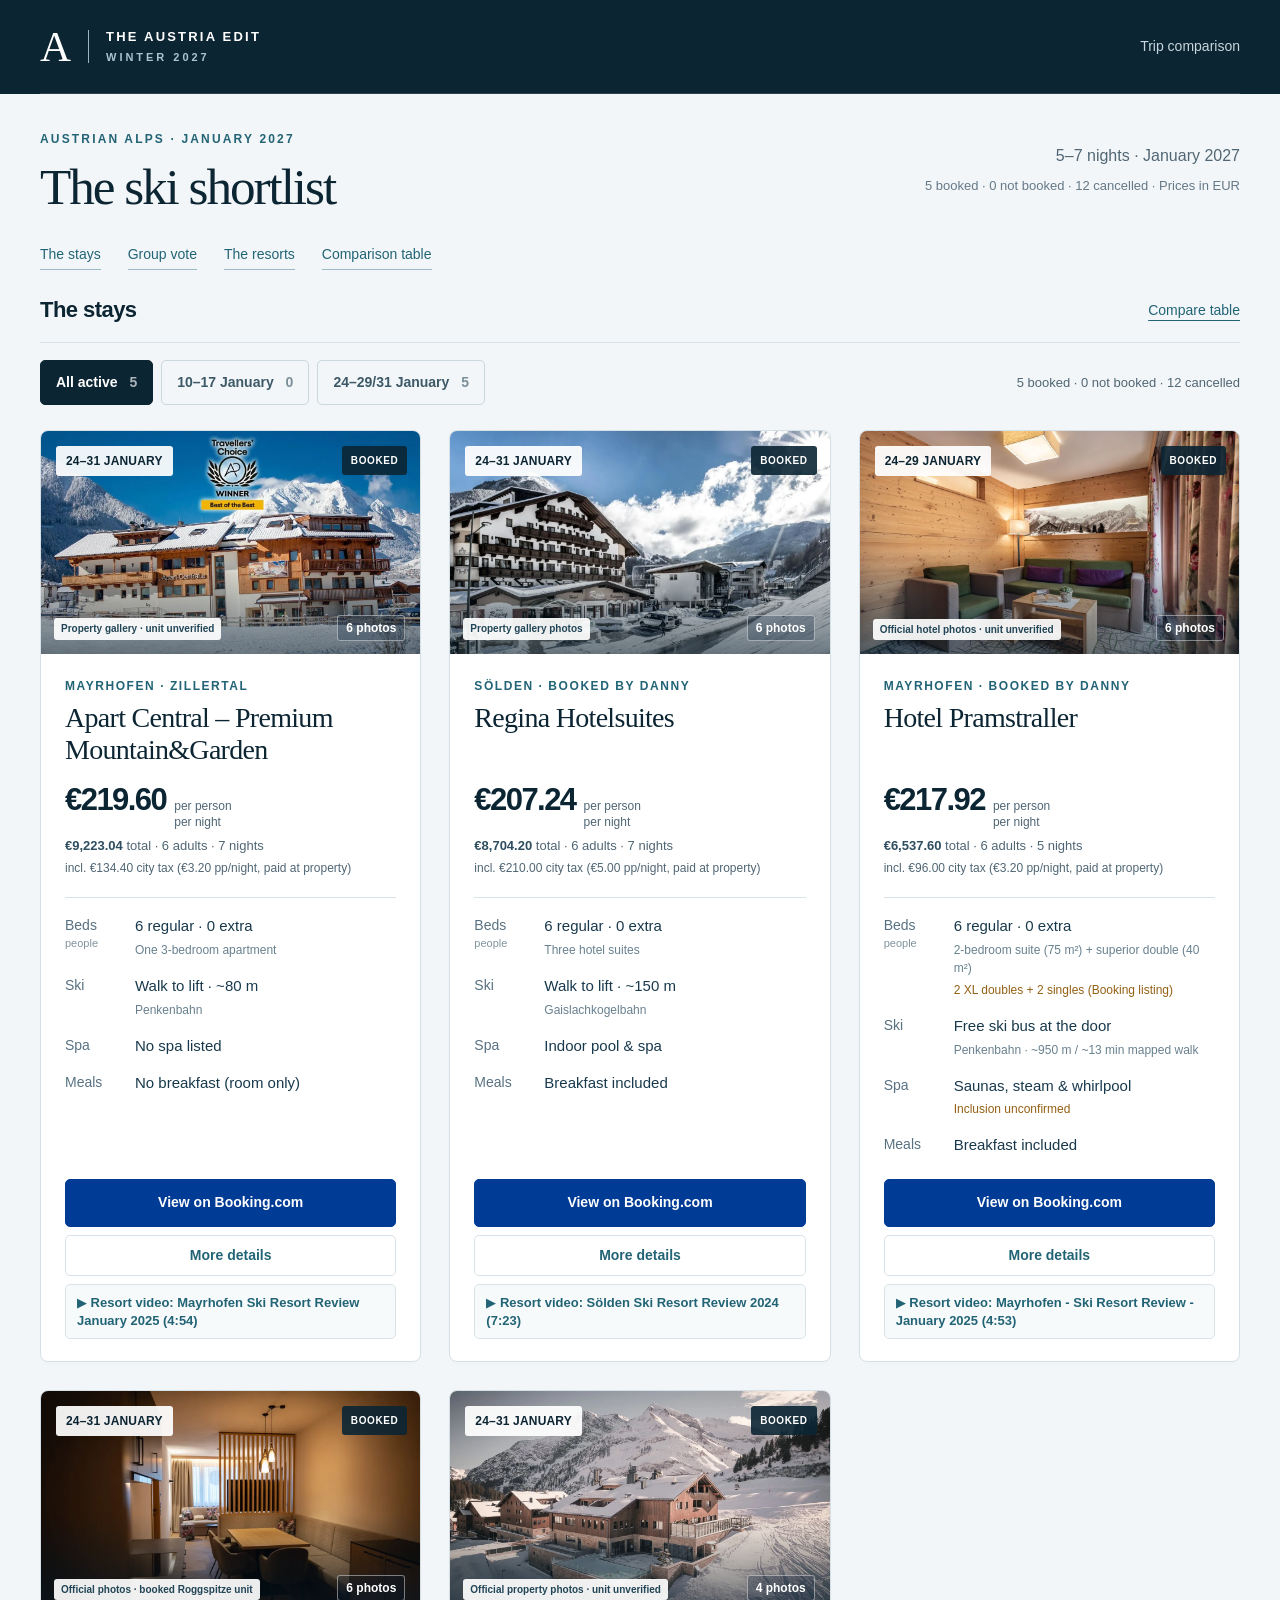
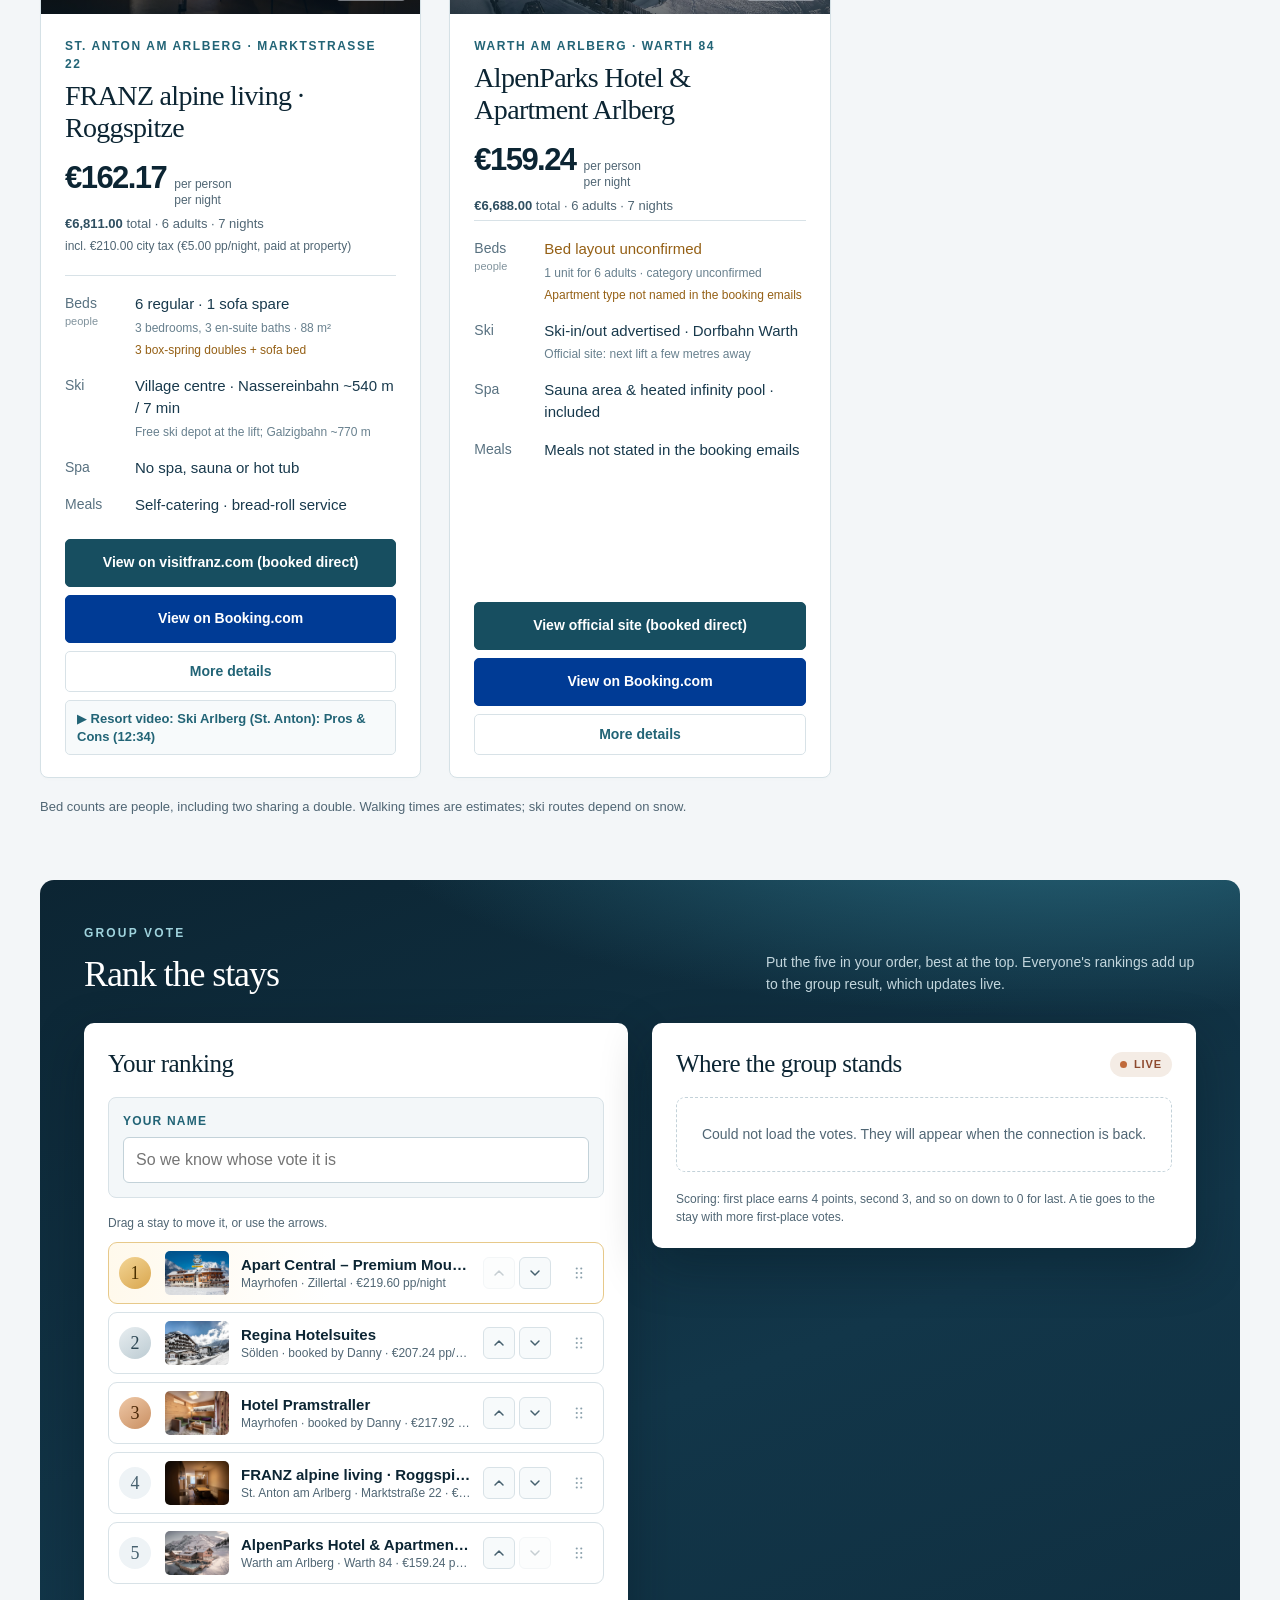
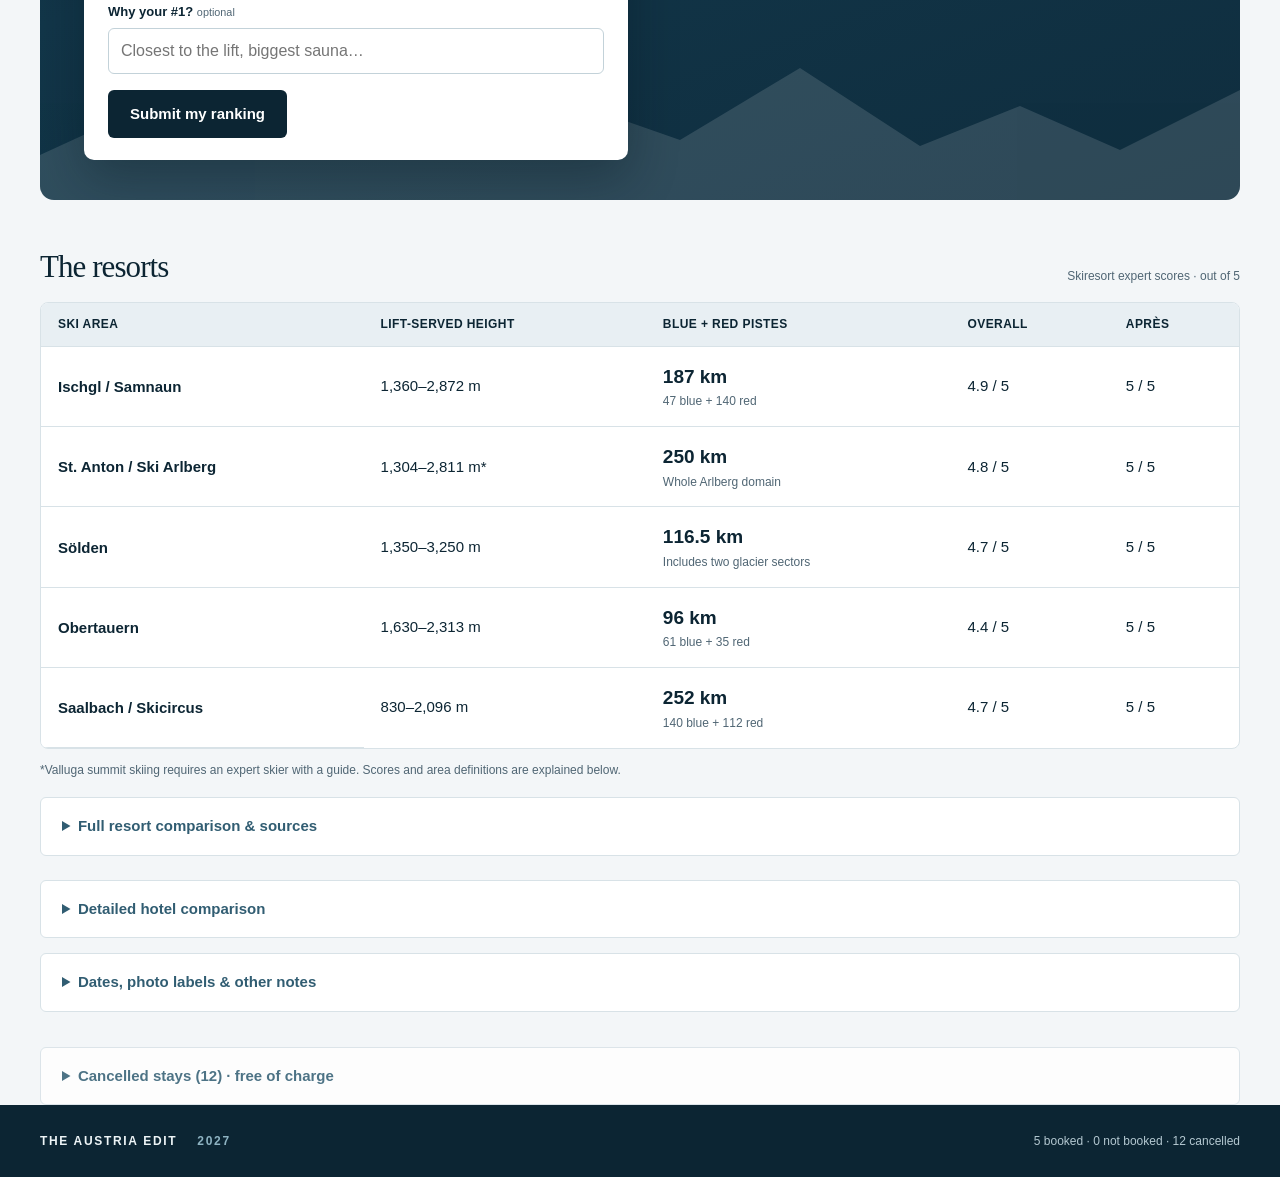
==== commit 8e07bcf2: "Mark Alpenland, Glanz & Glory, LUX ALP and Sonnleiten cancelled (15 Nov); add AlpenParks Arlberg and" ====
--- a/booked/index.html
+++ b/booked/index.html
@@ -3,7 +3,7 @@
 <head>
   <meta charset="utf-8"><meta name="viewport" content="width=device-width,initial-scale=1">
   <title>Austria · Winter 2027</title>
-  <meta name="description" content="Eight booked stays and eight cancelled stays; five resorts compared: rooms, real costs, altitude, pistes, spas and après-ski.">
+  <meta name="description" content="Five booked stays and twelve cancelled stays; five resorts compared: rooms, real costs, altitude, pistes, spas and après-ski.">
   <meta name="robots" content="noindex, nofollow">
   <meta name="theme-color" content="#0c2533"><link rel="icon" type="image/svg+xml" href="favicon.svg">
   <link rel="stylesheet" href="style.css"><link rel="stylesheet" href="vote.css">
@@ -12,26 +12,26 @@
 <a class="skip" href="#stays">Skip to stays</a>
 <header class="masthead"><div class="wrap masthead-inner"><a href="#" class="wordmark" aria-label="Austria winter 2027 home">A<span class="wordmark-line"></span><span>THE AUSTRIA EDIT<br><small>WINTER 2027</small></span></a><span class="private-label">Trip comparison</span></div></header>
 <main>
-<section class="intro wrap"><div><div class="eyebrow">AUSTRIAN ALPS · JANUARY 2027</div><h1>The ski shortlist</h1></div><div class="intro-aside"><p>5–7 nights · January 2027</p><div class="snapshot">8 booked · 0 not booked · 8 cancelled · Prices in EUR</div></div></section>
+<section class="intro wrap"><div><div class="eyebrow">AUSTRIAN ALPS · JANUARY 2027</div><h1>The ski shortlist</h1></div><div class="intro-aside"><p>5–7 nights · January 2027</p><div class="snapshot">5 booked · 0 not booked · 12 cancelled · Prices in EUR</div></div></section>
 <nav class="jump-nav wrap" aria-label="Comparison sections"><a href="#stays">The stays</a><a href="#vote">Group vote</a><a href="#resorts">The resorts</a><a href="#compare">Comparison table</a></nav>
 <section class="workspace wrap" id="stays" aria-labelledby="stays-heading">
 <div class="section-head"><h2 id="stays-heading">The stays</h2><a href="#compare" class="text-link">Compare table</a></div>
-<div class="filter-row"><div class="filters" role="group" aria-label="Filter by travel dates"><button type="button" class="filter active" data-date="all" aria-pressed="true">All active <span>8</span></button><button type="button" class="filter" data-date="early" aria-pressed="false">10–17 January <span>0</span></button><button type="button" class="filter" data-date="late" aria-pressed="false">24–29/31 January <span>8</span></button></div><p class="result-count" id="result-count" aria-live="polite">8 booked · 0 not booked · 8 cancelled</p></div>
+<div class="filter-row"><div class="filters" role="group" aria-label="Filter by travel dates"><button type="button" class="filter active" data-date="all" aria-pressed="true">All active <span>5</span></button><button type="button" class="filter" data-date="early" aria-pressed="false">10–17 January <span>0</span></button><button type="button" class="filter" data-date="late" aria-pressed="false">24–29/31 January <span>5</span></button></div><p class="result-count" id="result-count" aria-live="polite">5 booked · 0 not booked · 12 cancelled</p></div>
 <div class="stays-grid" id="cards"></div><p class="quick-legend">Bed counts are people, including two sharing a double. Walking times are estimates; ski routes depend on snow.</p>
 </section>
 <section class="vote wrap" id="vote" aria-labelledby="vote-heading"><noscript><p>The group vote needs JavaScript.</p></noscript></section>
 <section class="resorts wrap" id="resorts" aria-labelledby="resorts-heading"><div class="section-head"><h2 id="resorts-heading">The resorts</h2><span class="compact-note">Skiresort expert scores · out of 5</span></div><div class="table-scroll" tabindex="0" role="region" aria-label="Compact resort comparison, scroll horizontally"><table class="compact-resort-table"><caption class="sr-only">Main differences between the five ski areas</caption><thead><tr><th scope="col">Ski area</th><th scope="col">Lift-served height</th><th scope="col">Blue + red pistes</th><th scope="col">Overall</th><th scope="col">Après</th></tr></thead><tbody><tr><th scope="row">Ischgl / Samnaun</th><td>1,360–2,872 m</td><td><strong>187 km</strong><small>47 blue + 140 red</small></td><td>4.9 / 5</td><td>5 / 5</td></tr><tr><th scope="row">St. Anton / Ski Arlberg</th><td>1,304–2,811 m*</td><td><strong>250 km</strong><small>Whole Arlberg domain</small></td><td>4.8 / 5</td><td>5 / 5</td></tr><tr><th scope="row">Sölden</th><td>1,350–3,250 m</td><td><strong>116.5 km</strong><small>Includes two glacier sectors</small></td><td>4.7 / 5</td><td>5 / 5</td></tr><tr><th scope="row">Obertauern</th><td>1,630–2,313 m</td><td><strong>96 km</strong><small>61 blue + 35 red</small></td><td>4.4 / 5</td><td>5 / 5</td></tr><tr><th scope="row">Saalbach / Skicircus</th><td>830–2,096 m</td><td><strong>252 km</strong><small>140 blue + 112 red</small></td><td>4.7 / 5</td><td>5 / 5</td></tr></tbody></table></div><p class="compact-footnote">*Valluga summit skiing requires an expert skier with a guide. Scores and area definitions are explained below.</p><details class="page-disclosure resort-disclosure"><summary>Full resort comparison & sources</summary><p class="mobile-scroll-hint">Scroll sideways to compare all five resorts.</p>
-<div class="table-scroll" tabindex="0" role="region" aria-label="Resort comparison, horizontally scrollable"><table class="resort-scorecard"><caption class="sr-only">Five selected ski destinations compared using consistent sources; eight booked stays remain, all within 24–31 Jan</caption><thead><tr><th scope="col">The mountain</th><th scope="col">Ischgl<small>Silvretta Arena · Ischgl / Samnaun<br>10–16 Jan stay cancelled</small></th><th scope="col">St. Anton<small>Whole Ski Arlberg domain<br>24–31 Jan: FRANZ booked (Parseierblick apartment cancelled 24 Oct; 10–17 Jan cancelled)</small></th><th scope="col">Sölden<small>Including Rettenbach &amp; Tiefenbach glaciers<br>24–31 Jan booked week (10–17 Jan cancelled)</small></th><th scope="col">Obertauern<small>Connected Obertauern / Tauernrunde<br>24–31 Jan Alpenland booked (other stays cancelled)</small></th><th scope="col">Saalbach<small>Connected Skicircus · Hinterglemm, Leogang &amp; Fieberbrunn<br>24–31 Jan Sonnleiten booked</small></th></tr></thead><tbody><tr class=""><th scope="row">Village elevation</th><td><strong>1,377 m</strong></td><td><strong>1,304 m</strong></td><td><strong>1,368 m</strong></td><td><strong>1,740 m</strong></td><td><strong>~1,003 m</strong></td></tr><tr class=""><th scope="row">Lift-served altitude¹</th><td><strong>1,360–2,872 m</strong></td><td><strong>1,304–2,811 m</strong><small>Valluga summit restriction¹</small></td><td><strong>1,350–3,250 m</strong><small>Excludes 3,340 m viewpoint¹</small></td><td><strong>1,630–2,313 m</strong></td><td><strong>830–2,096 m</strong><small>Whole Skicircus ski area</small></td></tr><tr class="terrain-row"><th scope="row">Blue + red pistes</th><td><strong>187 km</strong><small>47 blue + 140 red</small><div class="terrain-bar" aria-label="47 km blue, 140 km red, 52 km black"><span class="blue" style="width:19.67%"></span><span class="red" style="width:58.58%"></span><span class="black" style="width:21.76%"></span></div></td><td><strong>250 km</strong><small>130 blue + 120 red</small><div class="terrain-bar" aria-label="130 km blue, 120 km red, 49.7 km black"><span class="blue" style="width:43.38%"></span><span class="red" style="width:40.04%"></span><span class="black" style="width:16.58%"></span></div></td><td><strong>116.5 km</strong><small>76.4 blue + 40.1 red</small><div class="terrain-bar" aria-label="76.4 km blue, 40.1 km red, 29.2 km black"><span class="blue" style="width:52.44%"></span><span class="red" style="width:27.52%"></span><span class="black" style="width:20.04%"></span></div></td><td><strong>96 km</strong><small>61 blue + 35 red</small><div class="terrain-bar" aria-label="61 km blue, 35 km red, 4 km black"><span class="blue" style="width:61.00%"></span><span class="red" style="width:35.00%"></span><span class="black" style="width:4.00%"></span></div></td><td><strong>252 km</strong><small>140 blue + 112 red</small><div class="terrain-bar" aria-label="140 km blue, 112 km red, 18 km black"><span class="blue" style="width:51.85%"></span><span class="red" style="width:41.48%"></span><span class="black" style="width:6.67%"></span></div></td></tr><tr class=""><th scope="row">Total groomed pistes²</th><td><strong>239 km</strong><small>52 km black</small></td><td><strong>300 km</strong><small>49.7 km black · total rounded</small></td><td><strong>145.7 km</strong><small>29.2 km black</small></td><td><strong>100 km</strong><small>4 km black</small></td><td><strong>270 km</strong><small>18 km black</small></td></tr><tr class=""><th scope="row">Lifts · Skiresort basis</th><td>45</td><td>85</td><td>31</td><td>26</td><td>69</td></tr><tr class=""><th scope="row">Glacier skiing</th><td>No</td><td>No</td><td>Yes · 2 glacier sectors</td><td>No</td><td>No<small>Kitzsteinhorn is a separate excursion</small></td></tr><tr class=""><th scope="row">Overall resort rating³</th><td><a href="https://www.skiresort.com/en/ski-resort/ischgl-samnaun-silvretta-arena/test-report/" target="_blank" rel="noopener"><strong class="rating-number">4.9</strong><span class="rating-scale">/ 5</span></a><small>Test: 28 Nov 2025</small></td><td><a href="https://www.skiresort.com/en/ski-resort/st-anton-st-christoph-stuben-lech-zuers-warth-schroecken-ski-arlberg/test-report/" target="_blank" rel="noopener"><strong class="rating-number">4.8</strong><span class="rating-scale">/ 5</span></a><small>Test: 18 Dec 2021</small></td><td><a href="https://www.skiresort.com/en/ski-resort/soelden/test-report/" target="_blank" rel="noopener"><strong class="rating-number">4.7</strong><span class="rating-scale">/ 5</span></a><small>Test: 20 Nov 2025</small></td><td><a href="https://www.skiresort.com/en/ski-resort/obertauern/test-report/" target="_blank" rel="noopener"><strong class="rating-number">4.4</strong><span class="rating-scale">/ 5</span></a><small>Test: 30 Dec 2019</small></td><td><a href="https://www.skiresort.com/en/ski-resort/saalbach-hinterglemm-leogang-fieberbrunn-skicircus/test-report/" target="_blank" rel="noopener"><strong class="rating-number">4.7</strong><span class="rating-scale">/ 5</span></a><small>Test: 13 Feb 2021</small></td></tr><tr class=""><th scope="row">Après-ski rating³</th><td><a href="https://www.skiresort.com/en/ski-resort/ischgl-samnaun-silvretta-arena/test-result/apres-ski/" target="_blank" rel="noopener"><strong class="rating-number">5</strong><span class="rating-scale">/ 5</span></a><small>Skiresort expert score</small></td><td><a href="https://www.skiresort.com/en/ski-resort/st-anton-st-christoph-stuben-lech-zuers-warth-schroecken-ski-arlberg/test-result/apres-ski/" target="_blank" rel="noopener"><strong class="rating-number">5</strong><span class="rating-scale">/ 5</span></a><small>Skiresort expert score</small></td><td><a href="https://www.skiresort.com/en/ski-resort/soelden/test-result/apres-ski/" target="_blank" rel="noopener"><strong class="rating-number">5</strong><span class="rating-scale">/ 5</span></a><small>Skiresort expert score</small></td><td><a href="https://www.skiresort.com/en/ski-resort/obertauern/test-result/apres-ski/" target="_blank" rel="noopener"><strong class="rating-number">5</strong><span class="rating-scale">/ 5</span></a><small>Skiresort expert score</small></td><td><a href="https://www.skiresort.com/en/ski-resort/saalbach-hinterglemm-leogang-fieberbrunn-skicircus/test-result/apres-ski/" target="_blank" rel="noopener"><strong class="rating-number">5</strong><span class="rating-scale">/ 5</span></a><small>Skiresort expert score</small></td></tr></tbody></table></div>
+<div class="table-scroll" tabindex="0" role="region" aria-label="Resort comparison, horizontally scrollable"><table class="resort-scorecard"><caption class="sr-only">Five selected ski destinations compared using consistent sources; five booked stays remain, all within 24–31 Jan</caption><thead><tr><th scope="col">The mountain</th><th scope="col">Ischgl<small>Silvretta Arena · Ischgl / Samnaun<br>10–16 Jan stay cancelled</small></th><th scope="col">St. Anton<small>Whole Ski Arlberg domain<br>24–31 Jan: FRANZ booked; AlpenParks Arlberg in Warth pending deposit (Parseierblick apartment cancelled 24 Oct; LUX ALP cancelled 15 Nov; 10–17 Jan cancelled)</small></th><th scope="col">Sölden<small>Including Rettenbach &amp; Tiefenbach glaciers<br>24–31 Jan booked week (10–17 Jan cancelled)</small></th><th scope="col">Obertauern<small>Connected Obertauern / Tauernrunde<br>24–31 Jan Alpenland cancelled 15 Nov (all Obertauern stays now cancelled)</small></th><th scope="col">Saalbach<small>Connected Skicircus · Hinterglemm, Leogang &amp; Fieberbrunn<br>24–31 Jan Sonnleiten cancelled 15 Nov</small></th></tr></thead><tbody><tr class=""><th scope="row">Village elevation</th><td><strong>1,377 m</strong></td><td><strong>1,304 m</strong></td><td><strong>1,368 m</strong></td><td><strong>1,740 m</strong></td><td><strong>~1,003 m</strong></td></tr><tr class=""><th scope="row">Lift-served altitude¹</th><td><strong>1,360–2,872 m</strong></td><td><strong>1,304–2,811 m</strong><small>Valluga summit restriction¹</small></td><td><strong>1,350–3,250 m</strong><small>Excludes 3,340 m viewpoint¹</small></td><td><strong>1,630–2,313 m</strong></td><td><strong>830–2,096 m</strong><small>Whole Skicircus ski area</small></td></tr><tr class="terrain-row"><th scope="row">Blue + red pistes</th><td><strong>187 km</strong><small>47 blue + 140 red</small><div class="terrain-bar" aria-label="47 km blue, 140 km red, 52 km black"><span class="blue" style="width:19.67%"></span><span class="red" style="width:58.58%"></span><span class="black" style="width:21.76%"></span></div></td><td><strong>250 km</strong><small>130 blue + 120 red</small><div class="terrain-bar" aria-label="130 km blue, 120 km red, 49.7 km black"><span class="blue" style="width:43.38%"></span><span class="red" style="width:40.04%"></span><span class="black" style="width:16.58%"></span></div></td><td><strong>116.5 km</strong><small>76.4 blue + 40.1 red</small><div class="terrain-bar" aria-label="76.4 km blue, 40.1 km red, 29.2 km black"><span class="blue" style="width:52.44%"></span><span class="red" style="width:27.52%"></span><span class="black" style="width:20.04%"></span></div></td><td><strong>96 km</strong><small>61 blue + 35 red</small><div class="terrain-bar" aria-label="61 km blue, 35 km red, 4 km black"><span class="blue" style="width:61.00%"></span><span class="red" style="width:35.00%"></span><span class="black" style="width:4.00%"></span></div></td><td><strong>252 km</strong><small>140 blue + 112 red</small><div class="terrain-bar" aria-label="140 km blue, 112 km red, 18 km black"><span class="blue" style="width:51.85%"></span><span class="red" style="width:41.48%"></span><span class="black" style="width:6.67%"></span></div></td></tr><tr class=""><th scope="row">Total groomed pistes²</th><td><strong>239 km</strong><small>52 km black</small></td><td><strong>300 km</strong><small>49.7 km black · total rounded</small></td><td><strong>145.7 km</strong><small>29.2 km black</small></td><td><strong>100 km</strong><small>4 km black</small></td><td><strong>270 km</strong><small>18 km black</small></td></tr><tr class=""><th scope="row">Lifts · Skiresort basis</th><td>45</td><td>85</td><td>31</td><td>26</td><td>69</td></tr><tr class=""><th scope="row">Glacier skiing</th><td>No</td><td>No</td><td>Yes · 2 glacier sectors</td><td>No</td><td>No<small>Kitzsteinhorn is a separate excursion</small></td></tr><tr class=""><th scope="row">Overall resort rating³</th><td><a href="https://www.skiresort.com/en/ski-resort/ischgl-samnaun-silvretta-arena/test-report/" target="_blank" rel="noopener"><strong class="rating-number">4.9</strong><span class="rating-scale">/ 5</span></a><small>Test: 28 Nov 2025</small></td><td><a href="https://www.skiresort.com/en/ski-resort/st-anton-st-christoph-stuben-lech-zuers-warth-schroecken-ski-arlberg/test-report/" target="_blank" rel="noopener"><strong class="rating-number">4.8</strong><span class="rating-scale">/ 5</span></a><small>Test: 18 Dec 2021</small></td><td><a href="https://www.skiresort.com/en/ski-resort/soelden/test-report/" target="_blank" rel="noopener"><strong class="rating-number">4.7</strong><span class="rating-scale">/ 5</span></a><small>Test: 20 Nov 2025</small></td><td><a href="https://www.skiresort.com/en/ski-resort/obertauern/test-report/" target="_blank" rel="noopener"><strong class="rating-number">4.4</strong><span class="rating-scale">/ 5</span></a><small>Test: 30 Dec 2019</small></td><td><a href="https://www.skiresort.com/en/ski-resort/saalbach-hinterglemm-leogang-fieberbrunn-skicircus/test-report/" target="_blank" rel="noopener"><strong class="rating-number">4.7</strong><span class="rating-scale">/ 5</span></a><small>Test: 13 Feb 2021</small></td></tr><tr class=""><th scope="row">Après-ski rating³</th><td><a href="https://www.skiresort.com/en/ski-resort/ischgl-samnaun-silvretta-arena/test-result/apres-ski/" target="_blank" rel="noopener"><strong class="rating-number">5</strong><span class="rating-scale">/ 5</span></a><small>Skiresort expert score</small></td><td><a href="https://www.skiresort.com/en/ski-resort/st-anton-st-christoph-stuben-lech-zuers-warth-schroecken-ski-arlberg/test-result/apres-ski/" target="_blank" rel="noopener"><strong class="rating-number">5</strong><span class="rating-scale">/ 5</span></a><small>Skiresort expert score</small></td><td><a href="https://www.skiresort.com/en/ski-resort/soelden/test-result/apres-ski/" target="_blank" rel="noopener"><strong class="rating-number">5</strong><span class="rating-scale">/ 5</span></a><small>Skiresort expert score</small></td><td><a href="https://www.skiresort.com/en/ski-resort/obertauern/test-result/apres-ski/" target="_blank" rel="noopener"><strong class="rating-number">5</strong><span class="rating-scale">/ 5</span></a><small>Skiresort expert score</small></td><td><a href="https://www.skiresort.com/en/ski-resort/saalbach-hinterglemm-leogang-fieberbrunn-skicircus/test-result/apres-ski/" target="_blank" rel="noopener"><strong class="rating-number">5</strong><span class="rating-scale">/ 5</span></a><small>Skiresort expert score</small></td></tr></tbody></table></div>
 <div class="piste-legend" aria-label="Piste colours"><span><i></i>Blue</span><span class="red"><i></i>Red</span><span class="black"><i></i>Black</span></div>
 <p class="resort-explain">¹ Village height and mountain height are different. Valluga at 2,811 m is lift-served, but skiing from its summit is restricted to proficient skiers with a guide, not an ordinary groomed descent. Sölden’s often-advertised 3,340 m includes a viewpoint reached on foot; the lift company gives skiing up to 3,250 m.</p>
 <p class="resort-explain">² Piste counts use Skiresort’s published breakdown consistently; ski routes and off-piste mileage are excluded. Current official totals sometimes differ (Ski Arlberg 301 km; Sölden 147 km). Sources and specific counting differences are under each resort.</p>
 <p class="resort-explain">³ Scores are Skiresort.info / Skiresort.com expert ratings out of 5, checked 5 October 2026 for the original four; Saalbach checked 19 October 2026. The test dates shown vary; these are expert editorial assessments, not objective measurements, guest-review averages or forecasts for January 2027. All five receive 5/5 for après-ski, so the setting and trip home matter more than that tied score. Intermediate-fit summaries are editorial judgments based on the terrain and access facts.</p>
-<div class="resort-grid"><article class="resort-detail"><div class="resort-detail-head"><h3>Ischgl</h3><span class="week-label">10–16 Jan · cancelled</span></div><dl><div><dt>For intermediate skiers</dt><dd>Red-run cruising. With 140 km red versus 47 km blue, this is the strongest red-heavy choice for confident intermediates. The mileage spans Austria and Switzerland.</dd></div><div><dt>Snow & altitude</dt><dd>High terrain and extensive snowmaking (95% coverage listed by Skiresort). No glacier skiing. This supports reliability, not a guarantee that every run will open.</dd></div><div><dt>Après-ski & the return home</dt><dd>The party focus is Ischgl, including Trofana Alm and Kuhstall; Samnaun is quieter. NordOst is a village base, so plan the walk back rather than expecting piste-side accommodation.</dd></div><div><dt>From the cancelled stay</dt><dd>CANCELLED 13 Oct 2026 · <button data-open="nordost">NordOst</button> · €138.97 pp/night. Mapped walk: 550 m / about 8 minutes to Pardatschgratbahn; the hotel advertises about 6 minutes. No verified direct ski-in/out.</dd></div><div><dt>Getting there</dt><dd>Rail to Landeck-Zams, then bus 260 into the valley. The official site also lists Zurich and Munich airport transfer options.</dd></div></dl><details><summary>Sources, scope & counting notes</summary><ul><li>This is the connected cross-border Silvretta Arena, not all separate resorts on a wider Silvretta pass.</li><li>Skiresort reports 1,360–2,872 m; Ischgl tourism reports 1,377–2,872 m. The operator gives Pardatschgratbahn&#x27;s valley station as 1,365 m, showing why village and lowest lift elevations differ. Greitspitze has ordinary pistes from the summit.</li><li>Official Ischgl page lists 239 km total but 47 blue + 140 red + 47 black, which sums to 234. Use Skiresort&#x27;s 47 / 140 / 52 = 239 breakdown rather than silently correcting the official page.</li><li>Official Ischgl tourism lists 46 lifts; Skiresort lists 45. If displaying lifts, keep the provider label visible.</li></ul><div class="resort-links"><a href="https://www.skiresort.com/en/ski-resort/ischgl-samnaun-silvretta-arena/slope-offering/" target="_blank" rel="noopener">Piste breakdown</a><a href="https://www.skiresort.com/en/ski-resort/ischgl-samnaun-silvretta-arena/test-report/" target="_blank" rel="noopener">Expert test</a><a href="https://www.skiresort.com/en/ski-resort/ischgl-samnaun-silvretta-arena/test-result/apres-ski/" target="_blank" rel="noopener">Après rating</a><a href="https://www.ischgl.com/en/winter/silvretta-arena" target="_blank" rel="noopener">Official ski area</a><a href="https://www.skiresort.com/en/ski-resort/ischgl-samnaun-silvretta-arena/test-result/snow-reliability/" target="_blank" rel="noopener">Snow reliability</a><a href="https://www.ischgl.com/en/plan-your-trip/arrival-mobility" target="_blank" rel="noopener">Getting there</a><a href="https://www.nordost-ischgl.at/" target="_blank" rel="noopener">NordOst location</a></div></details></article><article class="resort-detail"><div class="resort-detail-head"><h3>St. Anton</h3><span class="week-label">24–31 Jan</span></div><dl><div><dt>For intermediate skiers</dt><dd>The broadest terrain choice. The 250 km blue/red figure covers the whole Ski Arlberg domain, including Lech/Zürs and Warth/Schröcken. Plan sectors and return connections; it is not all immediately above St. Anton.</dd></div><div><dt>Snow & altitude</dt><dd>No glacier skiing. Snowmaking supplements natural snow, but the wider domain contains different elevations and exposures. Fresh conditions and connections need checking close to travel.</dd></div><div><dt>Après-ski & the return home</dt><dd>St. Anton drives the domain’s lively reputation, including Mooser Wirt and Krazy Kanguruh. FRANZ is in the village centre by the church, a few minutes’ walk from the pedestrian zone.</dd></div><div><dt>Booked stays</dt><dd><button data-open="franz-st-anton">FRANZ alpine living · Roggspitze</button> (booked direct 18 Oct 2026) · €162.17 pp/night incl. city tax, self-catering; three en-suite bedrooms in the village centre. Mapped walk about 540 m / 7 minutes to the Nassereinbahn (free ski depot there for FRANZ guests) or 770 m / 10 minutes to the Galzigbahn. The <button data-open="parseierblick-apt">Parseierblick · Two-Bedroom Apartment</button> for the same week was cancelled by Booking.com on 24 Oct 2026 (invalid credit card, €0 cost).</dd></div><div><dt>From the cancelled 10–17 Jan stay</dt><dd>CANCELLED 13 Oct 2026 (the 24–31 Jan Parseierblick apartment was also cancelled, on 24 Oct 2026) · <button data-open="parseierblick">Parseierblick</button> · €144.05 pp/night, breakfast included. Across from Nassereinbahn: the mapped walking route is 72 m / about 1 minute. A final road crossing remains; exact doorstep ski-in is not confirmed.</dd></div><div><dt>Getting there</dt><dd>St. Anton has a mainline station in the village. The regional arrival guide lists Zurich airport transfers; January 2027 services and timings must be checked separately.</dd></div></dl><details><summary>Sources, scope & counting notes</summary><ul><li>Whole Ski Arlberg: St. Anton–St. Christoph–Stuben, Lech–Oberlech–Zürs and Warth–Schröcken. The large powder/off-piste offering is excluded.</li><li>2,811 m is the lift-served Valluga summit. The Tirol tourism board states that skiing from Valluga is restricted to proficient skiers accompanied by a mountain or ski guide. Do not imply a normal groomed piste starts at the summit.</li><li>Official Ski Arlberg overview currently advertises 301 km; Skiresort displays 300 km with category sum 299.7 km. Comparison uses Skiresort consistently.</li><li>The tourism board&#x27;s older Winter 2024/25 press pack gives 129 blue / 121 red / 50 black. Do not mix this older breakdown with the current comparison.</li></ul><div class="resort-links"><a href="https://www.skiresort.com/en/ski-resort/st-anton-st-christoph-stuben-lech-zuers-warth-schroecken-ski-arlberg/slope-offering/" target="_blank" rel="noopener">Piste breakdown</a><a href="https://www.skiresort.com/en/ski-resort/st-anton-st-christoph-stuben-lech-zuers-warth-schroecken-ski-arlberg/test-report/" target="_blank" rel="noopener">Expert test</a><a href="https://www.skiresort.com/en/ski-resort/st-anton-st-christoph-stuben-lech-zuers-warth-schroecken-ski-arlberg/test-result/apres-ski/" target="_blank" rel="noopener">Après rating</a><a href="https://www.skiarlberg.at/en/winter/ski-resort" target="_blank" rel="noopener">Official ski area</a><a href="https://www.skiresort.com/en/ski-resort/st-anton-st-christoph-stuben-lech-zuers-warth-schroecken-ski-arlberg/test-result/snow-reliability/" target="_blank" rel="noopener">Snow reliability</a><a href="https://www.arlberg.com/en/arrival" target="_blank" rel="noopener">Getting there</a><a href="https://www.tirol.at/aktivitaeten/sport/skifahren/skigebietstipps-st-anton-am-arlberg" target="_blank" rel="noopener">Valluga restrictions</a><a href="https://www.stantonamarlberg.com/images/stories/pdf-dateien/berichte-homepage/Pressemappe_Sommer_Eng.pdf" target="_blank" rel="noopener">Village &amp; railway facts</a><a href="https://www.booking.com/landmark/at/nasserein.es.html" target="_blank" rel="noopener">Nasserein access</a><a href="https://www.visitfranz.com/en/apartments/roggspitze/" target="_blank" rel="noopener">FRANZ Roggspitze</a></div></details></article><article class="resort-detail"><div class="resort-detail-head"><h3>Sölden</h3><span class="week-label">24–31 Jan</span></div><dl><div><dt>For intermediate skiers</dt><dd>A varied intermediate week. Giggijoch and glacier sectors offer wider easier runs; Gaislachkogl has more intermediate terrain. The blue/red total is 116.5 km.</dd></div><div><dt>Snow & altitude</dt><dd>The only glacier option here: Rettenbach and Tiefenbach, with skiing above 3,000 m. Skiresort lists 91% snowmaking coverage. Wind, weather and open links still matter.</dd></div><div><dt>Après-ski & the return home</dt><dd>Mountain bars and town venues stretch between Giggijochbahn and Gaislachkoglbahn. Valentin is near Gaislachkogl, so check the return distance when choosing an evening venue farther along the village.</dd></div><div><dt>From the cancelled stay</dt><dd>CANCELLED 13 Oct 2026; Glanz &amp; Glory 24–31 Jan stays booked · <button data-open="valentin">Valentin Design Apartments</button> · €149.35 pp/night. The hotel advertises 150–200 m to Gaislachkoglbahn, while the mapped street walk is 350 m / about 5 minutes. The separate Hotel Valentin is not this booking.</dd></div><div><dt>Getting there</dt><dd>Official driving estimates: Munich airport 3 h 15 min; Zurich airport 3 h 30 min. These are planning estimates, not live traffic predictions or a booked transfer.</dd></div></dl><details><summary>Sources, scope & counting notes</summary><ul><li>Sölden’s connected winter area, including both glacier sectors. The wider Ötztal ski-pass portfolio is not added.</li><li>Use 1,350–3,250 m for lift-served skiing. The advertised 3,340 m maximum includes Schwarze Schneid&#x27;s viewing platform, reached by a 15-minute walk from the gondola. Keep village elevation separate.</li><li>Official overview advertises 147 km; official pages contain inconsistent older breakdowns. Skiresort states 145.7 km plus 8.4 km routes; its slope page rounds the total to 146 but the three grades sum to 145.7. Use 145.7 consistently and disclose source/counting differences.</li></ul><div class="resort-links"><a href="https://www.skiresort.com/en/ski-resort/soelden/" target="_blank" rel="noopener">Piste breakdown</a><a href="https://www.skiresort.com/en/ski-resort/soelden/test-report/" target="_blank" rel="noopener">Expert test</a><a href="https://www.skiresort.com/en/ski-resort/soelden/test-result/apres-ski/" target="_blank" rel="noopener">Après rating</a><a href="https://www.soelden.com/en/activities/winter/skiing-snowboarding/ski-area-information" target="_blank" rel="noopener">Official ski area</a><a href="https://www.skiresort.com/en/ski-resort/soelden/test-result/snow-reliability/" target="_blank" rel="noopener">Snow reliability</a><a href="https://www.soelden.com/en/region-villages/getting-here/plane" target="_blank" rel="noopener">Getting there</a><a href="https://bergbahnen.soelden.com/en/about-us/business-areas" target="_blank" rel="noopener">Lift company elevations</a><a href="https://www.soelden.com/en/activities/winter/skiing-snowboarding/ski-area-information/ski-area-map-lifts-slopes" target="_blank" rel="noopener">Ski map &amp; viewpoint</a><a href="https://www.soelden-apartment.com/en/" target="_blank" rel="noopener">Valentin location</a></div></details></article><article class="resort-detail"><div class="resort-detail-head"><h3>Obertauern</h3><span class="week-label">24–31 Jan</span></div><dl><div><dt>For intermediate skiers</dt><dd>The easiest grade mix for relaxed cruising: 61 km blue plus 35 km red, or 96% of the area. The Tauernrunde circuit is compact, with less overall mileage than the other four.</dd></div><div><dt>Snow & altitude</dt><dd>The highest village of these five at 1,740 m, with a ski-area base at 1,630 m. No glacier; Skiresort lists 95% snowmaking coverage. High altitude is helpful, not a trip-date snow forecast.</dd></div><div><dt>Après-ski & the return home</dt><dd>Edelweissalm and Hochalm are well-known afternoon stops, with bars in the centre later. DIE SONNE’s shuttle ends at 17:00, so arrange the late return separately.</dd></div><div><dt>Booked stay</dt><dd><button data-open="alpenland-obertauern">Hotel Alpenland</button> (rebooked 16 Oct 2026) · €163.69 pp/night; ski room straight onto the piste, about 150 m to the lift. Earlier stays CANCELLED 13 Oct 2026 (Winter and an earlier Alpenland booking also cancelled) · <button data-open="die-sonne">DIE SONNE</button> · €134.77 pp/night for five; shuttle 09:00–17:00 or a mapped 550 m / 8-minute lift walk. <button data-open="solaria">Solaria</button> · €165.67 for six, breakfast included; short walk to bridge 5 (about 50 m in a secondary listing), then ski onward; return almost to the door.</dd></div><div><dt>Getting there</dt><dd>Solaria lists Munich airport at about 250 km. Rail access is via Radstadt, about 21 km away, followed by bus or a pre-arranged road transfer.</dd></div></dl><details><summary>Sources, scope & counting notes</summary><ul><li>Obertauern only: 100 connected piste kilometres. Grosseck-Speiereck is a separate area roughly 15 km away even where included on the same pass; it is excluded here.</li><li>1,740–2,526 m refers to village/mountain geography and is not the lift-served ski range. The official winter and piste-map pages give 1,630–2,313 m.</li><li>Obertauern passes of 1.5 days or longer also cover Grosseck-Speiereck, around 15 km away. This is a separate outing, not extra connected Obertauern mileage. SuperSkiCard and LUNGO are broader pass products and should not inflate the 100 km comparison.</li></ul><div class="resort-links"><a href="https://www.skiresort.com/en/ski-resort/obertauern/slope-offering/" target="_blank" rel="noopener">Piste breakdown</a><a href="https://www.skiresort.com/en/ski-resort/obertauern/test-report/" target="_blank" rel="noopener">Expert test</a><a href="https://www.skiresort.com/en/ski-resort/obertauern/test-result/apres-ski/" target="_blank" rel="noopener">Après rating</a><a href="https://www.obertauern.com/en/ski-resort/slope-map.html" target="_blank" rel="noopener">Official ski area</a><a href="https://www.skiresort.com/en/ski-resort/obertauern/slope-offering/" target="_blank" rel="noopener">Snow reliability</a><a href="https://www.hotel-solaria.at/en/service/location-arrival/" target="_blank" rel="noopener">Getting there</a><a href="https://www.sunislife.at/en/living-dreams/inclusive-service.html" target="_blank" rel="noopener">DIE SONNE shuttle</a><a href="https://www.hotel-solaria.at/en/winter/ski-in-ski-out/" target="_blank" rel="noopener">Solaria piste access</a></div></details></article><article class="resort-detail" id="saalbach-resort"><div class="resort-detail-head"><h3>Saalbach</h3><span class="week-label">24–31 Jan</span></div><dl><div><dt>For intermediate skiers</dt><dd>A strong connected touring choice: 140 km blue and 112 km red across Saalbach, Hinterglemm, Leogang and Fieberbrunn. Plan the day’s sectors and return lifts; the full 252 km blue/red network is not all above Kohlmais.</dd></div><div><dt>Snow &amp; altitude</dt><dd>Saalbach village is about 1,003 m; the wider ski area spans 830–2,096 m. Our late-January planning assessment: lower pistes face more warm-spell, rain and thaw exposure than Obertauern, Sölden or Ischgl. The official resort reports snowmaking on 90% of pistes, dependent on suitable temperature and humidity. This helps piste availability but does not guarantee snow quality. No actual forecast for 24–31 January 2027 is available now.</dd></div><div><dt>Après-ski &amp; the return home</dt><dd>A lively choice, with Hinterhag Alm on Kohlmais and Goaßstall in Hinterglemm among the established venues. Sonnleiten is on the Kohlmais hillside; plan a safe return after lift closing rather than assuming an evening ski route back.</dd></div><div><dt>Booked stay</dt><dd><button data-open="sonnleiten-saalbach">AlpenParks Sonnleiten · Dream SPA</button> · €206.48 pp/night all-in, breakfast included, private sauna and shared heated outdoor pool. Property advertises Kohlmais ski-in/out; roughly 70–100 m approach from listing/review information. Apartment-door skiing and three enclosed bedrooms are not guaranteed. A booked shortlist option, not the final group choice.</dd></div><div><dt>Getting there &amp; separate excursions</dt><dd>Check current arrival and transfer timetables for the trip. Ski ALPIN CARD also covers Schmittenhöhe and Kitzsteinhorn/Maiskogel, but Kitzsteinhorn is a separate outing, not continuously lift-linked to Saalbach. The pass operator does not list a through ski bus from Saalbach to Zell am See–Kaprun.</dd></div></dl><details><summary>Sources, scope &amp; counting notes</summary><ul><li>Comparison covers the connected Skicircus only: 270 km total, with 140 blue + 112 red + 18 black. The wider ALPIN CARD total is excluded.</li><li>Village altitude (~1,003 m) is separate from the whole ski-area range (830–2,096 m). No glacier is within the connected Skicircus.</li><li>Skiresort currently lists 69 lifts; the official 2025/26 press pack lists 70. The table follows its labelled Skiresort basis consistently.</li><li>The relative snow-risk and intermediate-fit summaries are editorial planning judgments from altitude and terrain, not objective scores or a January forecast. Overall 4.7/5 and après 5/5 are Skiresort’s published expert ratings (test: 13 February 2021).</li></ul><div class="resort-links"><a href="https://www.skiresort.com/en/ski-resort/saalbach-hinterglemm-leogang-fieberbrunn-skicircus/" target="_blank" rel="noopener">Pistes & ski-area elevations</a><a href="https://www.skiresort.com/en/ski-resort/saalbach-hinterglemm-leogang-fieberbrunn-skicircus/test-report/" target="_blank" rel="noopener">Expert test</a><a href="https://www.skiresort.com/en/ski-resort/saalbach-hinterglemm-leogang-fieberbrunn-skicircus/test-result/apres-ski/" target="_blank" rel="noopener">Après rating</a><a href="https://www.saalbach.com/en/service/stories/pure-snow_m_123346" target="_blank" rel="noopener">Official snowmaking</a><a href="https://www.saalfelden-leogang.com/_default_upload_bucket/EN_Pressemappe%20Winter%20202526%20Skicircus.pdf" target="_blank" rel="noopener">Official facts & village altitude</a><a href="https://www.alpincard.at/en/ski-bus-parking.html" target="_blank" rel="noopener">ALPIN CARD buses & separate areas</a><a href="https://www.alpenparks.at/en/hotel-apartment-sonnleiten-saalbach" target="_blank" rel="noopener">Sonnleiten ski access</a></div></details></article></div></details></section>
-<section class="comparison wrap" id="compare" aria-label="Detailed hotel comparison"><details class="page-disclosure" id="compare-disclosure"><summary>Detailed hotel comparison</summary><div class="table-scroll" tabindex="0" role="region" aria-label="Stay comparison table, scroll horizontally on smaller screens"><table><caption class="sr-only">Comparison of eight active booked stays</caption><thead><tr><th scope="col">Stay / week</th><th scope="col">Total for the stay</th><th scope="col">Per person / night</th><th scope="col">Sleeping setup</th><th scope="col">Food & spa</th><th scope="col">Ski access</th></tr></thead><tbody id="comparison-body"></tbody></table></div><p class="table-note">Per-person prices divide the shown total by the shown guest count and nights (five, six or seven). Cancelled stays are excluded. Optional extras are separate.</p></details></section>
-<section class="notes wrap"><details class="page-disclosure"><summary>Dates, photo labels & other notes</summary><p class="disclosure-dates">Reservations checked in October 2026; Sonnleiten added 19 October; all rechecked against the booking emails on 26 October. Prices are in EUR.</p><div class="notes-grid"><div><h3>Reservations & prices</h3><p>Original reservation totals were checked on 5 October 2026; the Winter booking was checked on 7 October. Sonnleiten was added on 19 October 2026 with the confirmed direct-booking total and cancellation deadline. A booked stay does not imply the final group choice. This is a planning comparison, not a live price or availability feed.</p></div><div><h3>Rooms & photographs</h3><p>Public hotel information supplements the confirmations. A room-category photo does not guarantee the assigned unit. Every gallery identifies its source and whether the room match is confirmed or representative.</p></div><div><h3>Conditions & availability</h3><p>Lift access, snow, facilities and current offers can change. Check the live hotel listing and resort information before making new plans.</p></div></div></details></section>
-<section class="cancelled wrap" id="cancelled" aria-label="Cancelled stays"><details class="page-disclosure"><summary>Cancelled stays (<span id="cancelled-count">8</span>) · free of charge</summary><p class="disclosure-dates">Seven reservations were cancelled free of charge on 13 October 2026; the Parseierblick apartment was cancelled by Booking.com on 24 October 2026 because the credit card was invalid (€0 cost). They are kept for reference only and are excluded from all counts, totals and the comparison table.</p><ul class="cancelled-list" id="cancelled-list"></ul></details></section>
+<div class="resort-grid"><article class="resort-detail"><div class="resort-detail-head"><h3>Ischgl</h3><span class="week-label">10–16 Jan · cancelled</span></div><dl><div><dt>For intermediate skiers</dt><dd>Red-run cruising. With 140 km red versus 47 km blue, this is the strongest red-heavy choice for confident intermediates. The mileage spans Austria and Switzerland.</dd></div><div><dt>Snow & altitude</dt><dd>High terrain and extensive snowmaking (95% coverage listed by Skiresort). No glacier skiing. This supports reliability, not a guarantee that every run will open.</dd></div><div><dt>Après-ski & the return home</dt><dd>The party focus is Ischgl, including Trofana Alm and Kuhstall; Samnaun is quieter. NordOst is a village base, so plan the walk back rather than expecting piste-side accommodation.</dd></div><div><dt>From the cancelled stay</dt><dd>CANCELLED 13 Oct 2026 · <button data-open="nordost">NordOst</button> · €138.97 pp/night. Mapped walk: 550 m / about 8 minutes to Pardatschgratbahn; the hotel advertises about 6 minutes. No verified direct ski-in/out.</dd></div><div><dt>Getting there</dt><dd>Rail to Landeck-Zams, then bus 260 into the valley. The official site also lists Zurich and Munich airport transfer options.</dd></div></dl><details><summary>Sources, scope & counting notes</summary><ul><li>This is the connected cross-border Silvretta Arena, not all separate resorts on a wider Silvretta pass.</li><li>Skiresort reports 1,360–2,872 m; Ischgl tourism reports 1,377–2,872 m. The operator gives Pardatschgratbahn&#x27;s valley station as 1,365 m, showing why village and lowest lift elevations differ. Greitspitze has ordinary pistes from the summit.</li><li>Official Ischgl page lists 239 km total but 47 blue + 140 red + 47 black, which sums to 234. Use Skiresort&#x27;s 47 / 140 / 52 = 239 breakdown rather than silently correcting the official page.</li><li>Official Ischgl tourism lists 46 lifts; Skiresort lists 45. If displaying lifts, keep the provider label visible.</li></ul><div class="resort-links"><a href="https://www.skiresort.com/en/ski-resort/ischgl-samnaun-silvretta-arena/slope-offering/" target="_blank" rel="noopener">Piste breakdown</a><a href="https://www.skiresort.com/en/ski-resort/ischgl-samnaun-silvretta-arena/test-report/" target="_blank" rel="noopener">Expert test</a><a href="https://www.skiresort.com/en/ski-resort/ischgl-samnaun-silvretta-arena/test-result/apres-ski/" target="_blank" rel="noopener">Après rating</a><a href="https://www.ischgl.com/en/winter/silvretta-arena" target="_blank" rel="noopener">Official ski area</a><a href="https://www.skiresort.com/en/ski-resort/ischgl-samnaun-silvretta-arena/test-result/snow-reliability/" target="_blank" rel="noopener">Snow reliability</a><a href="https://www.ischgl.com/en/plan-your-trip/arrival-mobility" target="_blank" rel="noopener">Getting there</a><a href="https://www.nordost-ischgl.at/" target="_blank" rel="noopener">NordOst location</a></div></details></article><article class="resort-detail"><div class="resort-detail-head"><h3>St. Anton</h3><span class="week-label">24–31 Jan</span></div><dl><div><dt>For intermediate skiers</dt><dd>The broadest terrain choice. The 250 km blue/red figure covers the whole Ski Arlberg domain, including Lech/Zürs and Warth/Schröcken. Plan sectors and return connections; it is not all immediately above St. Anton.</dd></div><div><dt>Snow & altitude</dt><dd>No glacier skiing. Snowmaking supplements natural snow, but the wider domain contains different elevations and exposures. Fresh conditions and connections need checking close to travel.</dd></div><div><dt>Après-ski & the return home</dt><dd>St. Anton drives the domain’s lively reputation, including Mooser Wirt and Krazy Kanguruh. FRANZ is in the village centre by the church, a few minutes’ walk from the pedestrian zone.</dd></div><div><dt>Booked stays</dt><dd><button data-open="franz-st-anton">FRANZ alpine living · Roggspitze</button> (booked direct 18 Oct 2026) · €162.17 pp/night incl. city tax, self-catering; three en-suite bedrooms in the village centre. Mapped walk about 540 m / 7 minutes to the Nassereinbahn (free ski depot there for FRANZ guests) or 770 m / 10 minutes to the Galzigbahn. <button data-open="alpenparks-arlberg">AlpenParks Hotel &amp; Apartment Arlberg</button> in Warth (Ski Arlberg), booked direct 15 Nov 2026 · €159.24 pp/night, €6,688 total; the hotel says it is only confirmed once a €1,962.30 deposit is received (around 17 Nov). Official site advertises ski-in/out at Dorfbahn Warth and a heated infinity pool. The apartment category is unconfirmed. The <button data-open="parseierblick-apt">Parseierblick · Two-Bedroom Apartment</button> for the same week was cancelled by Booking.com on 24 Oct 2026 (invalid credit card, €0 cost). <button data-open="lux-alp-chalet">LUX ALP CHALET am Arlberg</button> was cancelled free of charge on 15 Nov 2026.</dd></div><div><dt>From the cancelled 10–17 Jan stay</dt><dd>CANCELLED 13 Oct 2026 (the 24–31 Jan Parseierblick apartment was also cancelled, on 24 Oct 2026) · <button data-open="parseierblick">Parseierblick</button> · €144.05 pp/night, breakfast included. Across from Nassereinbahn: the mapped walking route is 72 m / about 1 minute. A final road crossing remains; exact doorstep ski-in is not confirmed.</dd></div><div><dt>Getting there</dt><dd>St. Anton has a mainline station in the village. The regional arrival guide lists Zurich airport transfers; January 2027 services and timings must be checked separately.</dd></div></dl><details><summary>Sources, scope & counting notes</summary><ul><li>Whole Ski Arlberg: St. Anton–St. Christoph–Stuben, Lech–Oberlech–Zürs and Warth–Schröcken. The large powder/off-piste offering is excluded.</li><li>2,811 m is the lift-served Valluga summit. The Tirol tourism board states that skiing from Valluga is restricted to proficient skiers accompanied by a mountain or ski guide. Do not imply a normal groomed piste starts at the summit.</li><li>Official Ski Arlberg overview currently advertises 301 km; Skiresort displays 300 km with category sum 299.7 km. Comparison uses Skiresort consistently.</li><li>The tourism board&#x27;s older Winter 2024/25 press pack gives 129 blue / 121 red / 50 black. Do not mix this older breakdown with the current comparison.</li></ul><div class="resort-links"><a href="https://www.skiresort.com/en/ski-resort/st-anton-st-christoph-stuben-lech-zuers-warth-schroecken-ski-arlberg/slope-offering/" target="_blank" rel="noopener">Piste breakdown</a><a href="https://www.skiresort.com/en/ski-resort/st-anton-st-christoph-stuben-lech-zuers-warth-schroecken-ski-arlberg/test-report/" target="_blank" rel="noopener">Expert test</a><a href="https://www.skiresort.com/en/ski-resort/st-anton-st-christoph-stuben-lech-zuers-warth-schroecken-ski-arlberg/test-result/apres-ski/" target="_blank" rel="noopener">Après rating</a><a href="https://www.skiarlberg.at/en/winter/ski-resort" target="_blank" rel="noopener">Official ski area</a><a href="https://www.skiresort.com/en/ski-resort/st-anton-st-christoph-stuben-lech-zuers-warth-schroecken-ski-arlberg/test-result/snow-reliability/" target="_blank" rel="noopener">Snow reliability</a><a href="https://www.arlberg.com/en/arrival" target="_blank" rel="noopener">Getting there</a><a href="https://www.tirol.at/aktivitaeten/sport/skifahren/skigebietstipps-st-anton-am-arlberg" target="_blank" rel="noopener">Valluga restrictions</a><a href="https://www.stantonamarlberg.com/images/stories/pdf-dateien/berichte-homepage/Pressemappe_Sommer_Eng.pdf" target="_blank" rel="noopener">Village &amp; railway facts</a><a href="https://www.booking.com/landmark/at/nasserein.es.html" target="_blank" rel="noopener">Nasserein access</a><a href="https://www.visitfranz.com/en/apartments/roggspitze/" target="_blank" rel="noopener">FRANZ Roggspitze</a></div></details></article><article class="resort-detail"><div class="resort-detail-head"><h3>Sölden</h3><span class="week-label">24–31 Jan</span></div><dl><div><dt>For intermediate skiers</dt><dd>A varied intermediate week. Giggijoch and glacier sectors offer wider easier runs; Gaislachkogl has more intermediate terrain. The blue/red total is 116.5 km.</dd></div><div><dt>Snow & altitude</dt><dd>The only glacier option here: Rettenbach and Tiefenbach, with skiing above 3,000 m. Skiresort lists 91% snowmaking coverage. Wind, weather and open links still matter.</dd></div><div><dt>Après-ski & the return home</dt><dd>Mountain bars and town venues stretch between Giggijochbahn and Gaislachkoglbahn. Valentin is near Gaislachkogl, so check the return distance when choosing an evening venue farther along the village.</dd></div><div><dt>Booked stay</dt><dd><button data-open="regina-solden">Regina Hotelsuites</button> remains booked for 24–31 Jan (booked by Danny).</dd></div><div><dt>Cancelled stays</dt><dd>CANCELLED 13 Oct 2026 · <button data-open="valentin">Valentin Design Apartments</button> · €149.35 pp/night. The hotel advertises 150–200 m to Gaislachkoglbahn, while the mapped street walk is 350 m / about 5 minutes. The separate Hotel Valentin is not this booking. <button data-open="glanz-glory">Glanz &amp; Glory Hotel</button> was cancelled free of charge on 15 Nov 2026.</dd></div><div><dt>Getting there</dt><dd>Official driving estimates: Munich airport 3 h 15 min; Zurich airport 3 h 30 min. These are planning estimates, not live traffic predictions or a booked transfer.</dd></div></dl><details><summary>Sources, scope & counting notes</summary><ul><li>Sölden’s connected winter area, including both glacier sectors. The wider Ötztal ski-pass portfolio is not added.</li><li>Use 1,350–3,250 m for lift-served skiing. The advertised 3,340 m maximum includes Schwarze Schneid&#x27;s viewing platform, reached by a 15-minute walk from the gondola. Keep village elevation separate.</li><li>Official overview advertises 147 km; official pages contain inconsistent older breakdowns. Skiresort states 145.7 km plus 8.4 km routes; its slope page rounds the total to 146 but the three grades sum to 145.7. Use 145.7 consistently and disclose source/counting differences.</li></ul><div class="resort-links"><a href="https://www.skiresort.com/en/ski-resort/soelden/" target="_blank" rel="noopener">Piste breakdown</a><a href="https://www.skiresort.com/en/ski-resort/soelden/test-report/" target="_blank" rel="noopener">Expert test</a><a href="https://www.skiresort.com/en/ski-resort/soelden/test-result/apres-ski/" target="_blank" rel="noopener">Après rating</a><a href="https://www.soelden.com/en/activities/winter/skiing-snowboarding/ski-area-information" target="_blank" rel="noopener">Official ski area</a><a href="https://www.skiresort.com/en/ski-resort/soelden/test-result/snow-reliability/" target="_blank" rel="noopener">Snow reliability</a><a href="https://www.soelden.com/en/region-villages/getting-here/plane" target="_blank" rel="noopener">Getting there</a><a href="https://bergbahnen.soelden.com/en/about-us/business-areas" target="_blank" rel="noopener">Lift company elevations</a><a href="https://www.soelden.com/en/activities/winter/skiing-snowboarding/ski-area-information/ski-area-map-lifts-slopes" target="_blank" rel="noopener">Ski map &amp; viewpoint</a><a href="https://www.soelden-apartment.com/en/" target="_blank" rel="noopener">Valentin location</a></div></details></article><article class="resort-detail"><div class="resort-detail-head"><h3>Obertauern</h3><span class="week-label">24–31 Jan · cancelled</span></div><dl><div><dt>For intermediate skiers</dt><dd>The easiest grade mix for relaxed cruising: 61 km blue plus 35 km red, or 96% of the area. The Tauernrunde circuit is compact, with less overall mileage than the other four.</dd></div><div><dt>Snow & altitude</dt><dd>The highest village of these five at 1,740 m, with a ski-area base at 1,630 m. No glacier; Skiresort lists 95% snowmaking coverage. High altitude is helpful, not a trip-date snow forecast.</dd></div><div><dt>Après-ski & the return home</dt><dd>Edelweissalm and Hochalm are well-known afternoon stops, with bars in the centre later. DIE SONNE’s shuttle ends at 17:00, so arrange the late return separately.</dd></div><div><dt>Cancelled stays</dt><dd><button data-open="alpenland-obertauern">Hotel Alpenland</button> (rebooked 16 Oct 2026) was cancelled free of charge on 15 Nov 2026 · was €163.69 pp/night; ski room straight onto the piste, about 150 m to the lift. Earlier stays CANCELLED 13 Oct 2026 (Winter and an earlier Alpenland booking also cancelled) · <button data-open="die-sonne">DIE SONNE</button> · €134.77 pp/night for five; shuttle 09:00–17:00 or a mapped 550 m / 8-minute lift walk. <button data-open="solaria">Solaria</button> · €165.67 for six, breakfast included; short walk to bridge 5 (about 50 m in a secondary listing), then ski onward; return almost to the door. There is no remaining booked Obertauern stay.</dd></div><div><dt>Getting there</dt><dd>Solaria lists Munich airport at about 250 km. Rail access is via Radstadt, about 21 km away, followed by bus or a pre-arranged road transfer.</dd></div></dl><details><summary>Sources, scope & counting notes</summary><ul><li>Obertauern only: 100 connected piste kilometres. Grosseck-Speiereck is a separate area roughly 15 km away even where included on the same pass; it is excluded here.</li><li>1,740–2,526 m refers to village/mountain geography and is not the lift-served ski range. The official winter and piste-map pages give 1,630–2,313 m.</li><li>Obertauern passes of 1.5 days or longer also cover Grosseck-Speiereck, around 15 km away. This is a separate outing, not extra connected Obertauern mileage. SuperSkiCard and LUNGO are broader pass products and should not inflate the 100 km comparison.</li></ul><div class="resort-links"><a href="https://www.skiresort.com/en/ski-resort/obertauern/slope-offering/" target="_blank" rel="noopener">Piste breakdown</a><a href="https://www.skiresort.com/en/ski-resort/obertauern/test-report/" target="_blank" rel="noopener">Expert test</a><a href="https://www.skiresort.com/en/ski-resort/obertauern/test-result/apres-ski/" target="_blank" rel="noopener">Après rating</a><a href="https://www.obertauern.com/en/ski-resort/slope-map.html" target="_blank" rel="noopener">Official ski area</a><a href="https://www.skiresort.com/en/ski-resort/obertauern/slope-offering/" target="_blank" rel="noopener">Snow reliability</a><a href="https://www.hotel-solaria.at/en/service/location-arrival/" target="_blank" rel="noopener">Getting there</a><a href="https://www.sunislife.at/en/living-dreams/inclusive-service.html" target="_blank" rel="noopener">DIE SONNE shuttle</a><a href="https://www.hotel-solaria.at/en/winter/ski-in-ski-out/" target="_blank" rel="noopener">Solaria piste access</a></div></details></article><article class="resort-detail" id="saalbach-resort"><div class="resort-detail-head"><h3>Saalbach</h3><span class="week-label">24–31 Jan · cancelled</span></div><dl><div><dt>For intermediate skiers</dt><dd>A strong connected touring choice: 140 km blue and 112 km red across Saalbach, Hinterglemm, Leogang and Fieberbrunn. Plan the day’s sectors and return lifts; the full 252 km blue/red network is not all above Kohlmais.</dd></div><div><dt>Snow &amp; altitude</dt><dd>Saalbach village is about 1,003 m; the wider ski area spans 830–2,096 m. Our late-January planning assessment: lower pistes face more warm-spell, rain and thaw exposure than Obertauern, Sölden or Ischgl. The official resort reports snowmaking on 90% of pistes, dependent on suitable temperature and humidity. This helps piste availability but does not guarantee snow quality. No actual forecast for 24–31 January 2027 is available now.</dd></div><div><dt>Après-ski &amp; the return home</dt><dd>A lively choice, with Hinterhag Alm on Kohlmais and Goaßstall in Hinterglemm among the established venues. Sonnleiten is on the Kohlmais hillside; plan a safe return after lift closing rather than assuming an evening ski route back.</dd></div><div><dt>Cancelled stay</dt><dd><button data-open="sonnleiten-saalbach">AlpenParks Sonnleiten · Dream SPA</button> was cancelled on 15 Nov 2026, within the free-cancellation window · was €206.48 pp/night all-in. The €2,504.46 deposit refund has not yet been confirmed. Property advertises Kohlmais ski-in/out; roughly 70–100 m approach from listing/review information. There is no remaining booked Saalbach stay.</dd></div><div><dt>Getting there &amp; separate excursions</dt><dd>Check current arrival and transfer timetables for the trip. Ski ALPIN CARD also covers Schmittenhöhe and Kitzsteinhorn/Maiskogel, but Kitzsteinhorn is a separate outing, not continuously lift-linked to Saalbach. The pass operator does not list a through ski bus from Saalbach to Zell am See–Kaprun.</dd></div></dl><details><summary>Sources, scope &amp; counting notes</summary><ul><li>Comparison covers the connected Skicircus only: 270 km total, with 140 blue + 112 red + 18 black. The wider ALPIN CARD total is excluded.</li><li>Village altitude (~1,003 m) is separate from the whole ski-area range (830–2,096 m). No glacier is within the connected Skicircus.</li><li>Skiresort currently lists 69 lifts; the official 2025/26 press pack lists 70. The table follows its labelled Skiresort basis consistently.</li><li>The relative snow-risk and intermediate-fit summaries are editorial planning judgments from altitude and terrain, not objective scores or a January forecast. Overall 4.7/5 and après 5/5 are Skiresort’s published expert ratings (test: 13 February 2021).</li></ul><div class="resort-links"><a href="https://www.skiresort.com/en/ski-resort/saalbach-hinterglemm-leogang-fieberbrunn-skicircus/" target="_blank" rel="noopener">Pistes & ski-area elevations</a><a href="https://www.skiresort.com/en/ski-resort/saalbach-hinterglemm-leogang-fieberbrunn-skicircus/test-report/" target="_blank" rel="noopener">Expert test</a><a href="https://www.skiresort.com/en/ski-resort/saalbach-hinterglemm-leogang-fieberbrunn-skicircus/test-result/apres-ski/" target="_blank" rel="noopener">Après rating</a><a href="https://www.saalbach.com/en/service/stories/pure-snow_m_123346" target="_blank" rel="noopener">Official snowmaking</a><a href="https://www.saalfelden-leogang.com/_default_upload_bucket/EN_Pressemappe%20Winter%20202526%20Skicircus.pdf" target="_blank" rel="noopener">Official facts & village altitude</a><a href="https://www.alpincard.at/en/ski-bus-parking.html" target="_blank" rel="noopener">ALPIN CARD buses & separate areas</a><a href="https://www.alpenparks.at/en/hotel-apartment-sonnleiten-saalbach" target="_blank" rel="noopener">Sonnleiten ski access</a></div></details></article></div></details></section>
+<section class="comparison wrap" id="compare" aria-label="Detailed hotel comparison"><details class="page-disclosure" id="compare-disclosure"><summary>Detailed hotel comparison</summary><div class="table-scroll" tabindex="0" role="region" aria-label="Stay comparison table, scroll horizontally on smaller screens"><table><caption class="sr-only">Comparison of five active booked stays</caption><thead><tr><th scope="col">Stay / week</th><th scope="col">Total for the stay</th><th scope="col">Per person / night</th><th scope="col">Sleeping setup</th><th scope="col">Food & spa</th><th scope="col">Ski access</th></tr></thead><tbody id="comparison-body"></tbody></table></div><p class="table-note">Per-person prices divide the shown total by the shown guest count and nights (five, six or seven). Cancelled stays are excluded. Optional extras are separate.</p></details></section>
+<section class="notes wrap"><details class="page-disclosure"><summary>Dates, photo labels & other notes</summary><p class="disclosure-dates">Reservations checked in October 2026; Sonnleiten added 19 October; all rechecked against the booking emails on 26 October; cancellations and the AlpenParks Arlberg booking checked on 15 November 2026. Prices are in EUR.</p><div class="notes-grid"><div><h3>Reservations & prices</h3><p>Original reservation totals were checked on 5 October 2026; the Winter booking was checked on 7 October. Sonnleiten was added on 19 October 2026 with the confirmed direct-booking total and cancellation deadline. On 15 November 2026, Hotel Alpenland (Obertauern), Glanz &amp; Glory, LUX ALP CHALET and Sonnleiten were cancelled, and AlpenParks Arlberg in Warth was added as a direct booking pending a deposit. A booked stay does not imply the final group choice. This is a planning comparison, not a live price or availability feed.</p></div><div><h3>Rooms & photographs</h3><p>Public hotel information supplements the confirmations. A room-category photo does not guarantee the assigned unit. Every gallery identifies its source and whether the room match is confirmed or representative.</p></div><div><h3>Conditions & availability</h3><p>Lift access, snow, facilities and current offers can change. Check the live hotel listing and resort information before making new plans.</p></div></div></details></section>
+<section class="cancelled wrap" id="cancelled" aria-label="Cancelled stays"><details class="page-disclosure"><summary>Cancelled stays (<span id="cancelled-count">12</span>) · free of charge</summary><p class="disclosure-dates">Seven reservations were cancelled free of charge on 13 October 2026; the Parseierblick apartment was cancelled by Booking.com on 24 October 2026 because the credit card was invalid (€0 cost). On 15 November 2026, Hotel Alpenland (Obertauern), Glanz &amp; Glory, LUX ALP CHALET and AlpenParks Sonnleiten were cancelled, all free of charge or within their free-cancellation windows. They are kept for reference only and are excluded from all counts, totals and the comparison table.</p><ul class="cancelled-list" id="cancelled-list"></ul></details></section>
 </main>
-<footer><div class="wrap footer-inner"><span class="footer-title">THE AUSTRIA EDIT <span>2027</span></span><span>8 booked · 0 not booked · 8 cancelled</span></div></footer>
+<footer><div class="wrap footer-inner"><span class="footer-title">THE AUSTRIA EDIT <span>2027</span></span><span>5 booked · 0 not booked · 12 cancelled</span></div></footer>
 <dialog id="stay-dialog" aria-labelledby="dialog-title"><div class="dialog-top"><span id="dialog-location"></span><button type="button" class="close-button" id="close-dialog" aria-label="Close stay details">Close <span aria-hidden="true">×</span></button></div><div id="dialog-content"></div></dialog>
 <script src="data.js"></script><script src="app.js"></script><script src="vote.js"></script>
 </body></html>
